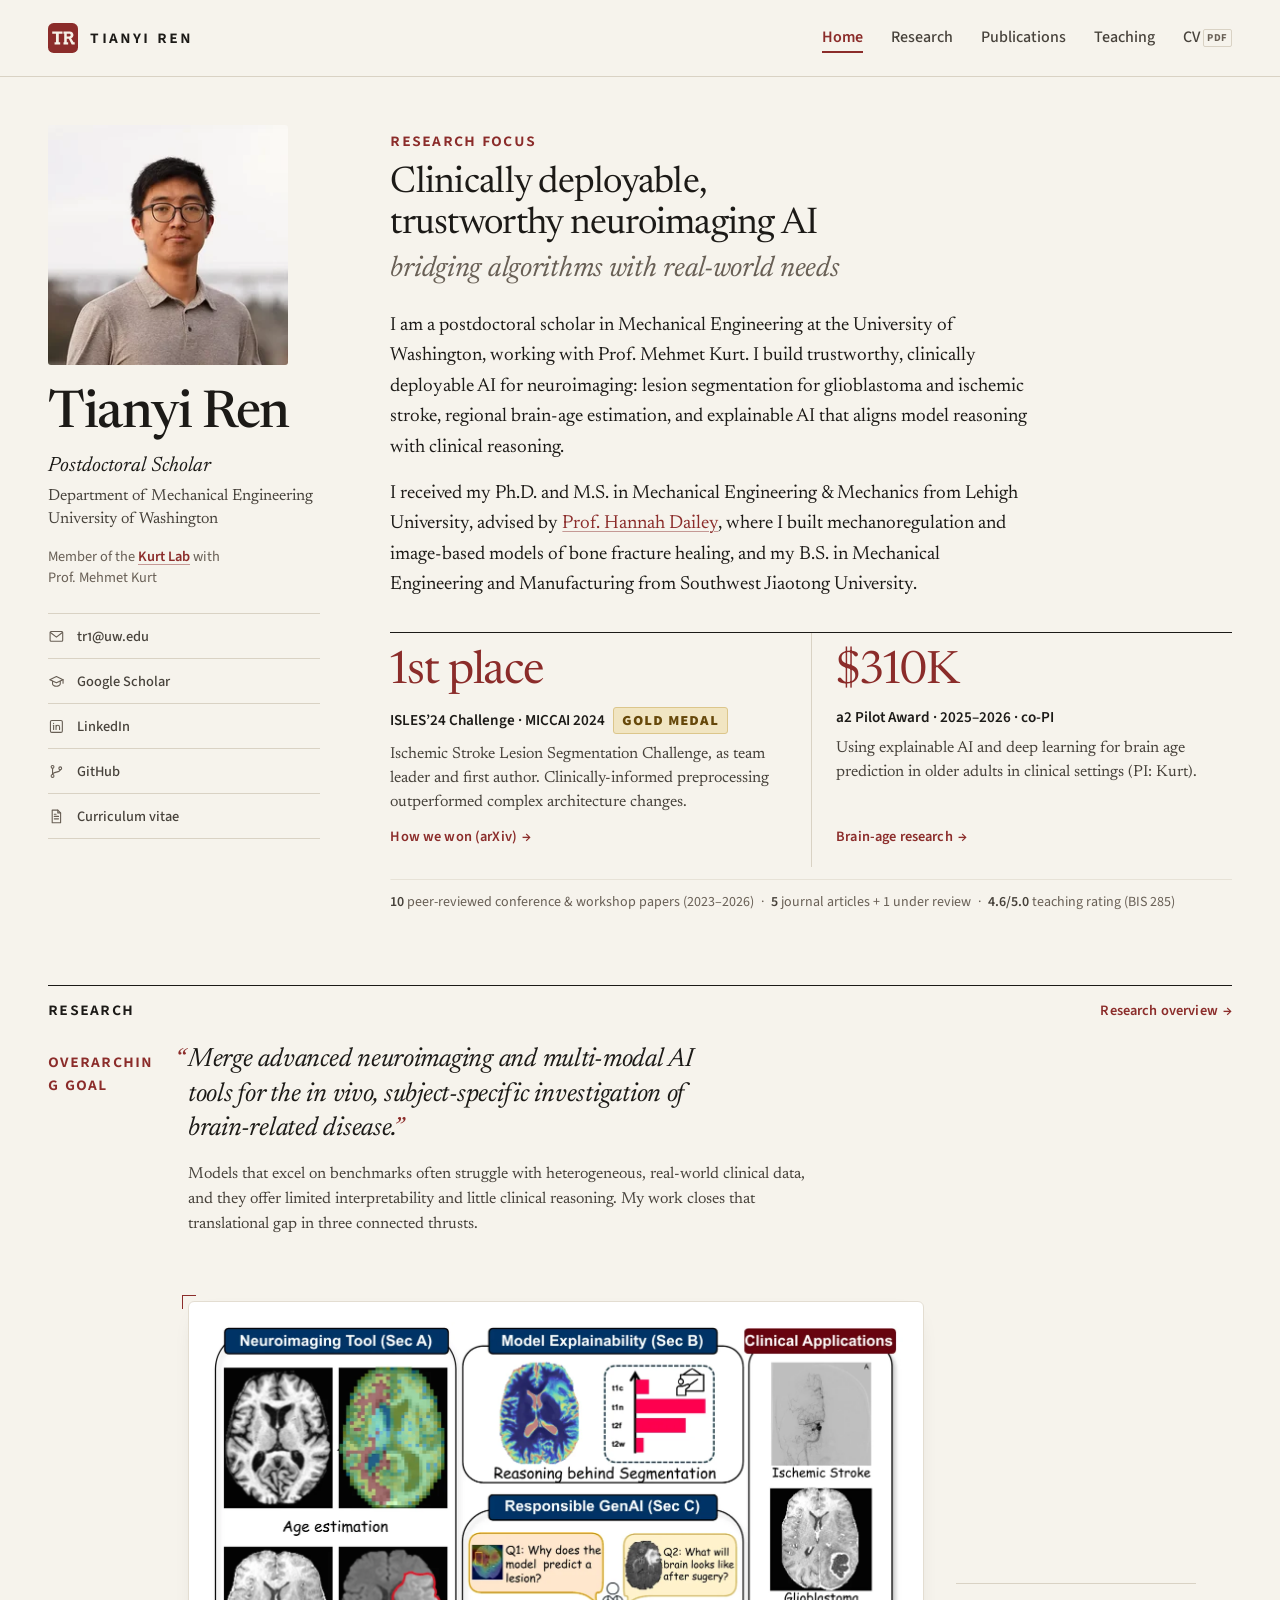
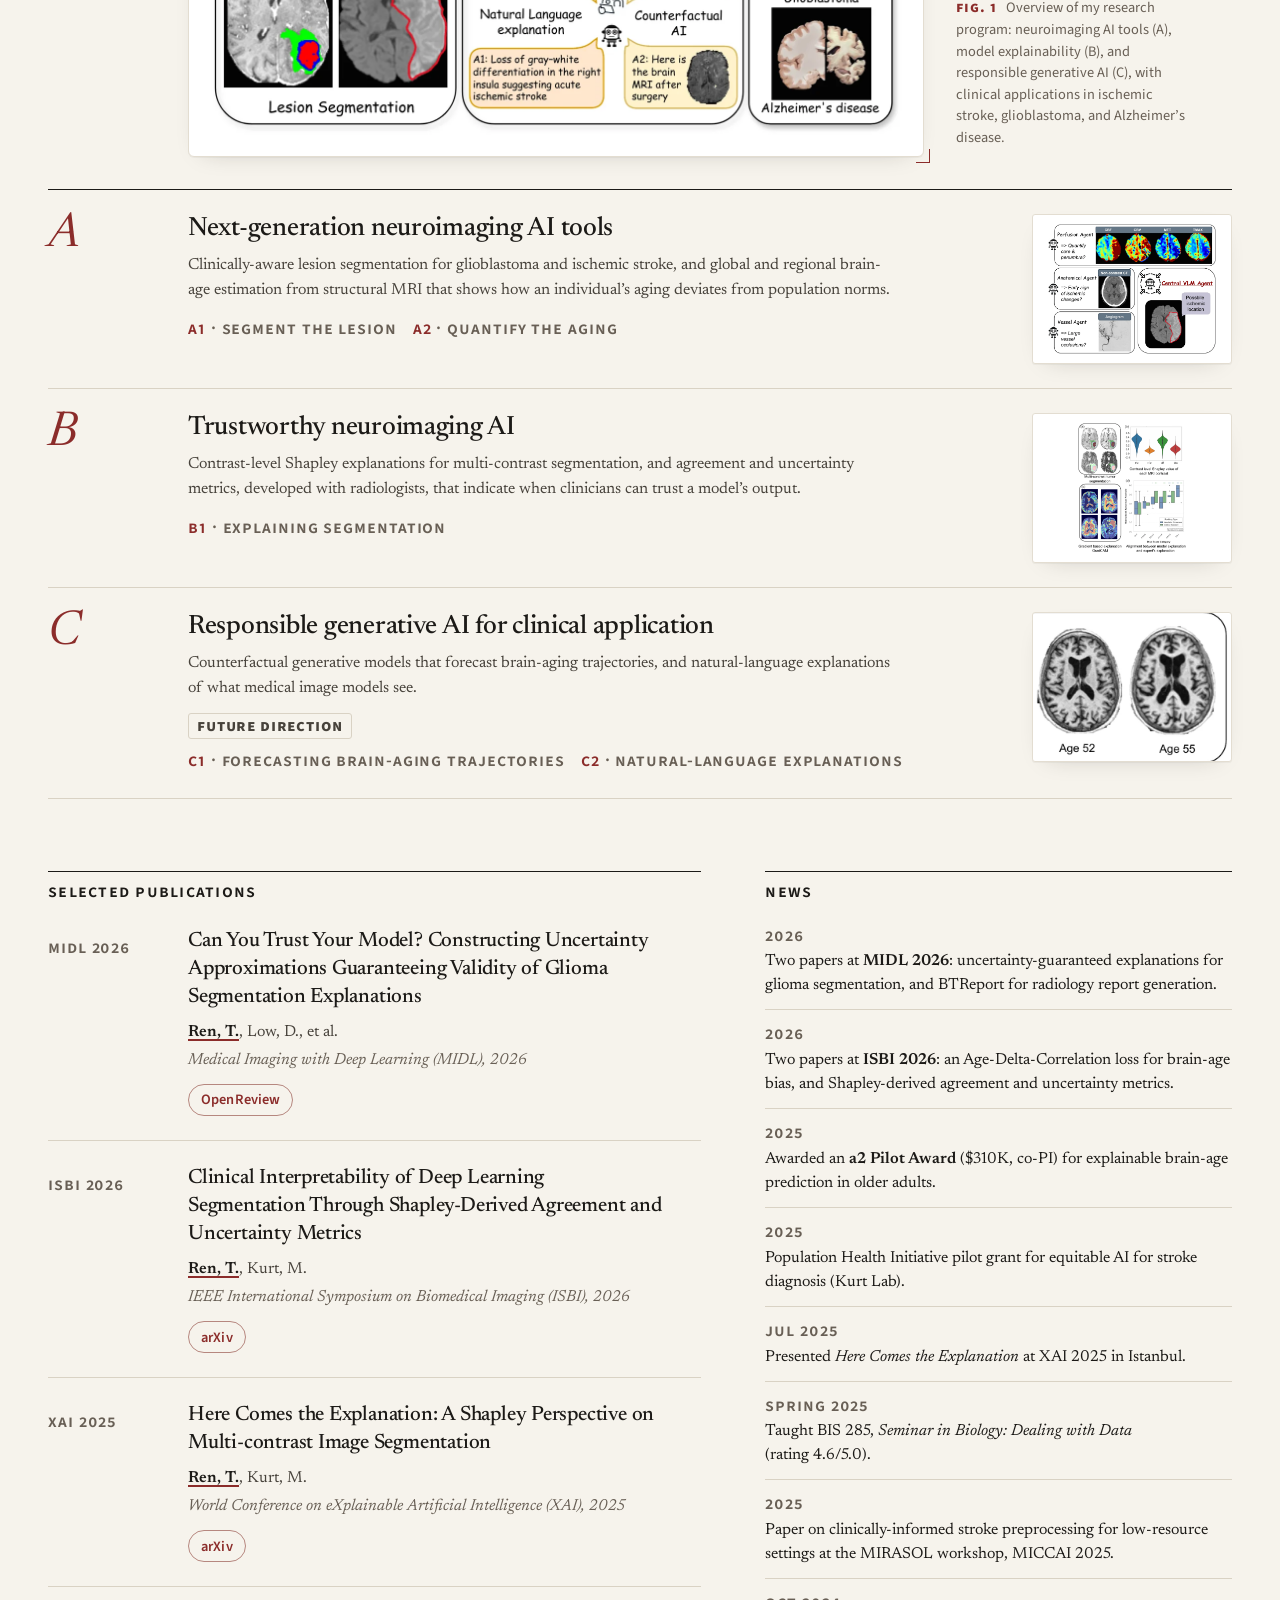
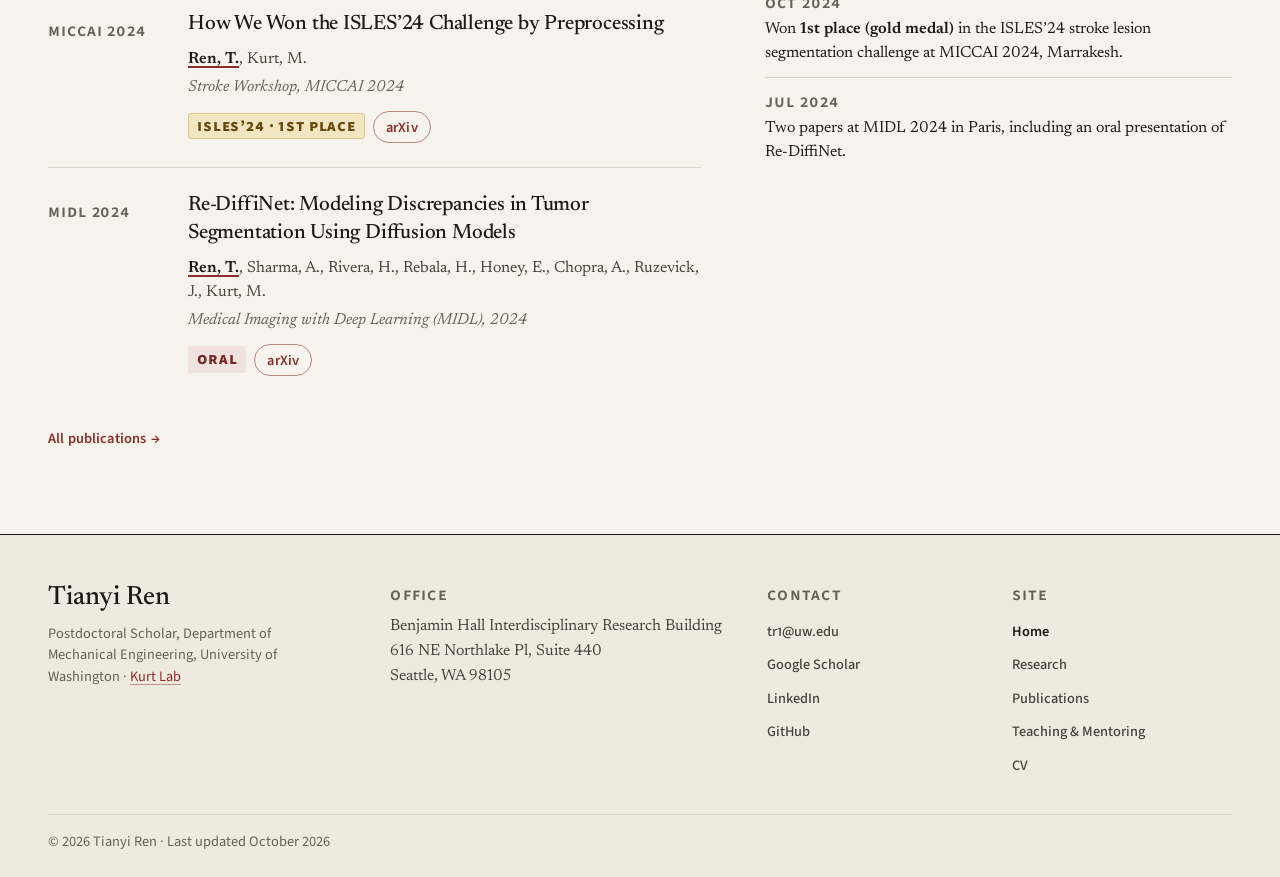
==== index.html @ 6cffd9c6 "Redesign the site with a new editorial design and current content Replace the 2016 Plain-Academic/Bo" ====
<!doctype html>
<html lang="en">
<head>
  <meta charset="utf-8">
  <meta name="viewport" content="width=device-width, initial-scale=1">
  <title>Tianyi Ren — Trustworthy Neuroimaging AI · University of Washington</title>
  <meta name="description" content="Tianyi Ren is a postdoctoral scholar in Mechanical Engineering at the University of Washington building clinically deployable, trustworthy AI for neuroimaging: lesion segmentation, brain-age estimation, and explainable AI.">
  <link rel="canonical" href="https://rentianyi.github.io/">
  <meta name="author" content="Tianyi Ren">
  <meta name="color-scheme" content="light dark">
  <meta name="theme-color" content="#f6f3ec" media="(prefers-color-scheme: light)">
  <meta name="theme-color" content="#1b1917" media="(prefers-color-scheme: dark)">

  <meta property="og:type" content="profile">
  <meta property="og:site_name" content="Tianyi Ren">
  <meta property="og:title" content="Tianyi Ren — Trustworthy Neuroimaging AI">
  <meta property="og:description" content="Postdoctoral Scholar, Department of Mechanical Engineering, University of Washington. Clinically deployable, trustworthy neuroimaging AI: bridging algorithms with real-world needs.">
  <meta property="og:url" content="https://rentianyi.github.io/">
  <meta property="og:image" content="https://rentianyi.github.io/assets/img/og-image.jpg">
  <meta property="og:image:type" content="image/jpeg">
  <meta property="og:image:width" content="1200">
  <meta property="og:image:height" content="630">
  <meta property="og:image:alt" content="Overview of Tianyi Ren’s research program: neuroimaging AI tools, model explainability, and responsible generative AI, applied to ischemic stroke, glioblastoma, and Alzheimer’s disease.">
  <meta property="profile:first_name" content="Tianyi">
  <meta property="profile:last_name" content="Ren">
  <meta name="twitter:card" content="summary_large_image">
  <meta name="twitter:title" content="Tianyi Ren — Trustworthy Neuroimaging AI">
  <meta name="twitter:description" content="Postdoctoral Scholar, Mechanical Engineering, University of Washington. Clinically deployable, trustworthy neuroimaging AI.">
  <meta name="twitter:image" content="https://rentianyi.github.io/assets/img/og-image.jpg">

  <link rel="icon" href="assets/img/favicon.svg" type="image/svg+xml">

  <link rel="preconnect" href="https://fonts.googleapis.com">
  <link rel="preconnect" href="https://fonts.gstatic.com" crossorigin>
  <link rel="stylesheet" href="https://fonts.googleapis.com/css2?family=Newsreader:ital,opsz,wght@0,6..72,400..600;1,6..72,400&amp;family=Source+Sans+3:wght@400..700&amp;display=swap">
  <link rel="stylesheet" href="assets/css/site.css">

  <script type="application/ld+json">
  {
    "@context": "https://schema.org",
    "@type": "Person",
    "name": "Tianyi Ren",
    "honorificSuffix": "Ph.D.",
    "url": "https://rentianyi.github.io/",
    "image": "https://rentianyi.github.io/assets/img/headshot.webp",
    "email": "mailto:tr1@uw.edu",
    "jobTitle": "Postdoctoral Scholar",
    "affiliation": {
      "@type": "CollegeOrUniversity",
      "name": "University of Washington",
      "url": "https://www.washington.edu/",
      "department": { "@type": "Organization", "name": "Department of Mechanical Engineering" }
    },
    "worksFor": {
      "@type": "CollegeOrUniversity",
      "name": "University of Washington"
    },
    "alumniOf": [
      { "@type": "CollegeOrUniversity", "name": "Lehigh University" },
      { "@type": "CollegeOrUniversity", "name": "Southwest Jiaotong University" }
    ],
    "knowsAbout": [
      "Neuroimaging",
      "Medical image segmentation",
      "Ischemic stroke lesion segmentation",
      "Glioblastoma segmentation",
      "Brain age estimation",
      "Explainable AI",
      "Deep learning"
    ],
    "sameAs": [
      "https://scholar.google.com/citations?user=_E3zJtEAAAAJ&hl=en",
      "https://www.linkedin.com/in/tianyi-ren-290b2b133/",
      "https://github.com/rentianyi"
    ]
  }
  </script>
</head>
<body>
  <a class="skip-link" href="#main">Skip to main content</a>

  <!-- Icons used by the contact list (24×24 line icons) -->
  <svg class="visually-hidden" width="0" height="0" aria-hidden="true" focusable="false">
    <symbol id="i-mail" viewBox="0 0 24 24"><rect x="3" y="5" width="18" height="14" rx="1.5"/><path d="M3.5 6.5 12 13l8.5-6.5"/></symbol>
    <symbol id="i-scholar" viewBox="0 0 24 24"><path d="M2.5 9.5 12 5l9.5 4.5L12 14z"/><path d="M6.5 11.6v4.2c0 1.4 2.5 3.2 5.5 3.2s5.5-1.8 5.5-3.2v-4.2"/><path d="M21.5 9.5v5"/></symbol>
    <symbol id="i-linkedin" viewBox="0 0 24 24"><rect x="3.5" y="3.5" width="17" height="17" rx="2"/><path d="M8 10.5v6"/><path d="M8 7.6v.1"/><path d="M11.5 16.5v-6m0 2.6c0-1.6 1.1-2.7 2.5-2.7s2.5 1 2.5 2.7v3.4"/></symbol>
    <symbol id="i-code" viewBox="0 0 24 24"><circle cx="6.5" cy="5.5" r="2"/><circle cx="6.5" cy="18.5" r="2"/><circle cx="17.5" cy="7.5" r="2"/><path d="M6.5 7.5v9"/><path d="M17.5 9.5c0 4.5-11 2.5-11 7"/></symbol>
    <symbol id="i-doc" viewBox="0 0 24 24"><path d="M6 3h8l4 4v14H6z"/><path d="M14 3v4h4"/><path d="M9 12h6M9 15.5h6M9 9h2.5"/></symbol>
  </svg>

  <!-- SITE HEADER: identical on every page; only aria-current="page" moves -->
  <header class="site-header">
    <div class="site-header__inner">
      <a class="wordmark" href="index.html">
        <img class="wordmark__mark" src="assets/img/favicon.svg" width="30" height="30" alt="">
        <span>Tianyi Ren</span>
      </a>
      <nav class="site-nav" aria-label="Primary">
        <ul role="list">
          <li><a href="index.html" aria-current="page">Home</a></li>
          <li><a href="research.html">Research</a></li>
          <li><a href="publications.html">Publications</a></li>
          <li><a href="teaching.html">Teaching</a></li>
          <li><a href="CV_tianyi.pdf">CV<span class="nav-tag" aria-hidden="true">PDF</span><span class="visually-hidden"> (PDF)</span></a></li>
        </ul>
      </nav>
    </div>
  </header>

  <main id="main" class="page" tabindex="-1">

    <!-- ===== HERO: profile (left) + research focus (right) ===== -->
    <section class="hero" aria-labelledby="name">

      <div class="profile">
        <!-- HEADSHOT: replace assets/img/headshot.webp (396×396) and headshot-256.webp (256×256) -->
        <img class="profile__photo"
             src="assets/img/headshot.webp"
             srcset="assets/img/headshot-256.webp 256w, assets/img/headshot.webp 396w"
             sizes="(min-width: 60rem) 240px, (min-width: 40rem) 128px, 92px"
             width="396" height="396"
             alt="Portrait of Tianyi Ren, wearing glasses and a grey polo shirt, outdoors">
        <div class="profile__id">
          <h1 class="profile__name" id="name">Tianyi Ren</h1>
          <p class="profile__role">Postdoctoral Scholar</p>
          <p class="profile__affil">Department of Mechanical Engineering<br>University of Washington</p>
        </div>
        <p class="profile__lab">Member of the <a href="https://www.kurtlab.com/">Kurt Lab</a> with Prof.&nbsp;Mehmet Kurt</p>
        <ul class="contact" role="list" aria-label="Contact and profiles">
          <li><a href="mailto:tr1@uw.edu"><svg class="icon" aria-hidden="true"><use href="#i-mail"/></svg>tr1@uw.edu</a></li>
          <li><a href="https://scholar.google.com/citations?user=_E3zJtEAAAAJ&amp;hl=en"><svg class="icon" aria-hidden="true"><use href="#i-scholar"/></svg>Google Scholar</a></li>
          <li><a href="https://www.linkedin.com/in/tianyi-ren-290b2b133/"><svg class="icon" aria-hidden="true"><use href="#i-linkedin"/></svg>LinkedIn</a></li>
          <li><a href="https://github.com/rentianyi"><svg class="icon" aria-hidden="true"><use href="#i-code"/></svg>GitHub</a></li>
          <li><a href="CV_tianyi.pdf"><svg class="icon" aria-hidden="true"><use href="#i-doc"/></svg>Curriculum vitae<span class="visually-hidden"> (PDF)</span></a></li>
        </ul>
      </div>

      <div class="intro">
        <p class="label label--accent intro__kicker">Research focus</p>
        <h2 class="intro__title">Clinically deployable, trustworthy neuroimaging&nbsp;AI <em>bridging algorithms with real-world needs</em></h2>

        <!-- BIO: edit the two paragraphs below -->
        <div class="intro__bio">
          <p>I am a postdoctoral scholar in Mechanical Engineering at the University of Washington, working with Prof.&nbsp;Mehmet Kurt. I build trustworthy, clinically deployable AI for neuroimaging: lesion segmentation for glioblastoma and ischemic stroke, regional brain-age estimation, and explainable AI that aligns model reasoning with clinical reasoning.</p>
          <p>I received my Ph.D. and M.S. in Mechanical Engineering &amp; Mechanics from Lehigh University, advised by <a href="https://engineering.lehigh.edu/faculty/hannah-dailey">Prof.&nbsp;Hannah Dailey</a>, where I built mechanoregulation and image-based models of bone fracture healing, and my B.S. in Mechanical Engineering and Manufacturing from Southwest Jiaotong University.</p>
        </div>

        <h2 class="visually-hidden">Highlights</h2>
        <ul class="highlights" role="list">
          <li class="highlight">
            <p class="highlight__figure">1st place</p>
            <p class="highlight__title">ISLES’24 Challenge · MICCAI 2024 <span class="badge badge--award">Gold medal</span></p>
            <p class="highlight__text">Ischemic Stroke Lesion Segmentation Challenge, as team leader and first author. Clinically-informed preprocessing outperformed complex architecture changes.</p>
            <a class="text-link" href="https://arxiv.org/abs/2505.18424">How we won<span class="visually-hidden"> the ISLES’24 Challenge</span> (arXiv)<span class="arrow" aria-hidden="true">→</span></a>
          </li>
          <li class="highlight">
            <p class="highlight__figure">$310K</p>
            <p class="highlight__title">a2 Pilot Award · 2025–2026 · co-PI</p>
            <p class="highlight__text">Using explainable AI and deep learning for brain age prediction in older adults in clinical settings (PI: Kurt).</p>
            <a class="text-link" href="research.html#a2">Brain-age research<span class="arrow" aria-hidden="true">→</span></a>
          </li>
        </ul>

        <ul class="readout" role="list" aria-label="At a glance">
          <li><b>10</b> peer-reviewed conference &amp; workshop papers (2023–2026)</li>
          <li><b>5</b> journal articles + 1 under review</li>
          <li><b>4.6/5.0</b> teaching rating (BIS 285)</li>
        </ul>
      </div>
    </section>

    <!-- ===== RESEARCH ===== -->
    <section class="section" aria-labelledby="research-title">
      <div class="section__head">
        <h2 class="label" id="research-title">Research</h2>
        <a class="text-link" href="research.html">Research overview<span class="arrow" aria-hidden="true">→</span></a>
      </div>

      <div class="gutter-row goal">
        <p class="gutter-row__label label label--accent">Overarching goal</p>
        <div class="gutter-row__body">
          <blockquote class="goal__quote"><p>Merge advanced neuroimaging and multi-modal AI tools for the in&nbsp;vivo, subject-specific investigation of brain-related disease.</p></blockquote>
          <p class="goal__note">Models that excel on benchmarks often struggle with heterogeneous, real-world clinical data, and they offer limited interpretability and little clinical reasoning. My work closes that translational gap in three connected thrusts.</p>
        </div>
      </div>

      <div class="gutter-row">
        <figure class="gutter-row__body plate plate--side">
          <div class="plate__card plate__card--marks">
            <img src="assets/img/research/overview.webp" width="1400" height="835" loading="lazy" decoding="async"
                 alt="Diagram of the research program in three panels: neuroimaging tools for brain-age estimation and lesion segmentation (A); model explainability, showing a saliency map and bars of MRI-contrast importance behind a segmentation (B); and responsible generative AI, with natural-language explanation and counterfactual question-and-answer examples (C). A side column lists the clinical applications: ischemic stroke, glioblastoma, and Alzheimer’s disease.">
          </div>
          <figcaption><span class="plate__no">Fig. 1</span> Overview of my research program: neuroimaging AI tools (A), model explainability (B), and responsible generative AI (C), with clinical applications in ischemic stroke, glioblastoma, and Alzheimer’s disease.</figcaption>
        </figure>
      </div>

      <ol class="thrusts" role="list">
        <li class="thrust">
          <span class="thrust__letter" aria-hidden="true">A</span>
          <div class="thrust__body">
            <h3 class="thrust__title"><a class="thrust__link" href="research.html#a"><span class="visually-hidden">A. </span>Next-generation neuroimaging AI tools<span class="thrust__arrow" aria-hidden="true">→</span></a></h3>
            <p class="thrust__text">Clinically-aware lesion segmentation for glioblastoma and ischemic stroke, and global and regional brain-age estimation from structural MRI that shows how an individual’s aging deviates from population norms.</p>
            <div class="thrust__foot">
              <ul class="thrust__subs" role="list">
                <li><span class="thrust__code">A1</span> · Segment the lesion</li>
                <li><span class="thrust__code">A2</span> · Quantify the aging</li>
              </ul>
            </div>
          </div>
          <div class="thrust__thumb">
            <img src="assets/img/research/stroke-agents.webp" width="1325" height="1027" loading="lazy" decoding="async"
                 alt="Planned multi-agent framework for ischemic stroke: perfusion, anatomical, and vessel agents, each reading its own scans, report to a central vision-language agent that outlines a possible ischemic region.">
          </div>
        </li>
        <li class="thrust">
          <span class="thrust__letter" aria-hidden="true">B</span>
          <div class="thrust__body">
            <h3 class="thrust__title"><a class="thrust__link" href="research.html#b"><span class="visually-hidden">B. </span>Trustworthy neuroimaging AI<span class="thrust__arrow" aria-hidden="true">→</span></a></h3>
            <p class="thrust__text">Contrast-level Shapley explanations for multi-contrast segmentation, and agreement and uncertainty metrics, developed with radiologists, that indicate when clinicians can trust a model’s output.</p>
            <div class="thrust__foot">
              <ul class="thrust__subs" role="list">
                <li><span class="thrust__code">B1</span> · Explaining segmentation</li>
              </ul>
            </div>
          </div>
          <div class="thrust__thumb">
            <img src="assets/img/research/xai-shapley.webp" width="871" height="1053" loading="lazy" decoding="async"
                 alt="Explainable-AI figure: multi-contrast brain tumor segmentations, violin plots of the contrast-level Shapley value of each MRI contrast, Grad-CAM heat maps, and box plots showing alignment between model and expert explanations across Dice score categories.">
          </div>
        </li>
        <li class="thrust">
          <span class="thrust__letter" aria-hidden="true">C</span>
          <div class="thrust__body">
            <h3 class="thrust__title"><a class="thrust__link" href="research.html#c"><span class="visually-hidden">C. </span>Responsible generative AI for clinical application<span class="thrust__arrow" aria-hidden="true">→</span></a></h3>
            <p class="thrust__text">Counterfactual generative models that forecast brain-aging trajectories, and natural-language explanations of what medical image models see.</p>
            <div class="thrust__foot">
              <span class="badge badge--future">Future direction</span>
              <ul class="thrust__subs" role="list">
                <li><span class="thrust__code">C1</span> · Forecasting brain-aging trajectories</li>
                <li><span class="thrust__code">C2</span> · Natural-language explanations</li>
              </ul>
            </div>
          </div>
          <div class="thrust__thumb thrust__thumb--crop">
            <img src="assets/img/research/counterfactual-aging.webp" width="1400" height="415" loading="lazy" decoding="async"
                 alt="Detail of the counterfactual brain-aging figure: generated MRI slices showing how the same brain would look at age 52 and at age 55.">
          </div>
        </li>
      </ol>
    </section>

    <!-- ===== PUBLICATIONS (7) + NEWS (5) ===== -->
    <div class="split">

      <section class="section" aria-labelledby="pubs-title">
        <div class="section__head">
          <h2 class="label" id="pubs-title">Selected publications</h2>
        </div>
        <!-- SELECTED PUBLICATIONS: newest first. Copy a whole <li class="pub"> … </li> block to add one. -->
        <ol class="pub-list" role="list">
          <li class="pub">
            <p class="pub__venue">MIDL 2026</p>
            <div class="pub__body">
              <h3 class="pub__title">Can You Trust Your Model? Constructing Uncertainty Approximations Guaranteeing Validity of Glioma Segmentation Explanations</h3>
              <p class="pub__authors"><span class="me">Ren, T.</span>, Low, D., et al.</p>
              <p class="pub__where">Medical Imaging with Deep Learning (MIDL), 2026</p>
              <ul class="pub__links" role="list">
                <li><a class="chip" href="https://openreview.net/forum?id=hRI2nP8BuO">OpenReview<span class="visually-hidden">: Can You Trust Your Model?</span></a></li>
              </ul>
            </div>
          </li>
          <li class="pub">
            <p class="pub__venue">ISBI 2026</p>
            <div class="pub__body">
              <h3 class="pub__title">Clinical Interpretability of Deep Learning Segmentation Through Shapley-Derived Agreement and Uncertainty Metrics</h3>
              <p class="pub__authors"><span class="me">Ren, T.</span>, Kurt, M.</p>
              <p class="pub__where">IEEE International Symposium on Biomedical Imaging (ISBI), 2026</p>
              <ul class="pub__links" role="list">
                <li><a class="chip" href="https://arxiv.org/abs/2512.07224">arXiv<span class="visually-hidden">: Clinical Interpretability of Deep Learning Segmentation</span></a></li>
              </ul>
            </div>
          </li>
          <li class="pub">
            <p class="pub__venue">XAI 2025</p>
            <div class="pub__body">
              <h3 class="pub__title">Here Comes the Explanation: A Shapley Perspective on Multi-contrast Image Segmentation</h3>
              <p class="pub__authors"><span class="me">Ren, T.</span>, Kurt, M.</p>
              <p class="pub__where">World Conference on eXplainable Artificial Intelligence (XAI), 2025</p>
              <ul class="pub__links" role="list">
                <li><a class="chip" href="https://arxiv.org/abs/2504.04645">arXiv<span class="visually-hidden">: Here Comes the Explanation</span></a></li>
              </ul>
            </div>
          </li>
          <li class="pub">
            <p class="pub__venue">MICCAI 2024</p>
            <div class="pub__body">
              <h3 class="pub__title">How We Won the ISLES’24 Challenge by Preprocessing</h3>
              <p class="pub__authors"><span class="me">Ren, T.</span>, Kurt, M.</p>
              <p class="pub__where">Stroke Workshop, MICCAI 2024</p>
              <ul class="pub__links" role="list">
                <li><span class="badge badge--award">ISLES’24 · 1st place</span></li>
                <li><a class="chip" href="https://arxiv.org/abs/2505.18424">arXiv<span class="visually-hidden">: How We Won the ISLES’24 Challenge</span></a></li>
              </ul>
            </div>
          </li>
          <li class="pub">
            <p class="pub__venue">MIDL 2024</p>
            <div class="pub__body">
              <h3 class="pub__title">Re-DiffiNet: Modeling Discrepancies in Tumor Segmentation Using Diffusion Models</h3>
              <p class="pub__authors"><span class="me">Ren, T.</span>, Sharma, A., Rivera, H., Rebala, H., Honey, E., Chopra, A., Ruzevick, J., Kurt, M.</p>
              <p class="pub__where">Medical Imaging with Deep Learning (MIDL), 2024</p>
              <ul class="pub__links" role="list">
                <li><span class="badge badge--oral">Oral</span></li>
                <li><a class="chip" href="https://arxiv.org/abs/2402.07354">arXiv<span class="visually-hidden">: Re-DiffiNet</span></a></li>
              </ul>
            </div>
          </li>
        </ol>
        <p><a class="text-link" href="publications.html">All publications<span class="arrow" aria-hidden="true">→</span></a></p>
      </section>

      <section class="section" aria-labelledby="news-title">
        <div class="section__head">
          <h2 class="label" id="news-title">News</h2>
        </div>
        <!-- NEWS: newest first. Copy an <li class="news__item"> … </li> to add an item. -->
        <ol class="news" role="list">
          <li class="news__item"><time class="news__date" datetime="2026">2026</time><p class="news__text">Two papers at <strong>MIDL 2026</strong>: uncertainty-guaranteed explanations for glioma segmentation, and BTReport for radiology report generation.</p></li>
          <li class="news__item"><time class="news__date" datetime="2026">2026</time><p class="news__text">Two papers at <strong>ISBI 2026</strong>: an Age-Delta-Correlation loss for brain-age bias, and Shapley-derived agreement and uncertainty metrics.</p></li>
          <li class="news__item"><time class="news__date" datetime="2025">2025</time><p class="news__text">Awarded an <strong>a2 Pilot Award</strong> ($310K, co-PI) for explainable brain-age prediction in older adults.</p></li>
          <li class="news__item"><time class="news__date" datetime="2025">2025</time><p class="news__text">Population Health Initiative pilot grant for equitable AI for stroke diagnosis (Kurt Lab).</p></li>
          <li class="news__item"><time class="news__date" datetime="2025-07">Jul 2025</time><p class="news__text">Presented <cite>Here Comes the Explanation</cite> at XAI 2025 in Istanbul.</p></li>
          <li class="news__item"><time class="news__date" datetime="2025">Spring 2025</time><p class="news__text">Taught BIS 285, <cite>Seminar in Biology: Dealing with Data</cite> (rating 4.6/5.0).</p></li>
          <li class="news__item"><time class="news__date" datetime="2025">2025</time><p class="news__text">Paper on clinically-informed stroke preprocessing for low-resource settings at the MIRASOL workshop, MICCAI 2025.</p></li>
          <li class="news__item"><time class="news__date" datetime="2024-10">Oct 2024</time><p class="news__text">Won <strong>1st place (gold medal)</strong> in the ISLES’24 stroke lesion segmentation challenge at MICCAI 2024, Marrakesh.</p></li>
          <li class="news__item"><time class="news__date" datetime="2024-07">Jul 2024</time><p class="news__text">Two papers at MIDL 2024 in Paris, including an oral presentation of Re-DiffiNet.</p></li>
        </ol>
      </section>

    </div>
  </main>

  <!-- SITE FOOTER: identical on every page -->
  <footer class="site-footer">
    <div class="site-footer__inner">
      <div class="site-footer__id">
        <p class="site-footer__name">Tianyi Ren</p>
        <p class="meta">Postdoctoral Scholar, Department of Mechanical Engineering, University of Washington · <a href="https://www.kurtlab.com/">Kurt Lab</a></p>
      </div>
      <div class="site-footer__cols">
        <div class="site-footer__office">
          <h2 class="label">Office</h2>
          <address>
            Benjamin Hall Interdisciplinary Research Building<br>
            616 NE Northlake Pl, Suite 440<br>
            Seattle, WA 98105
          </address>
        </div>
        <div>
          <h2 class="label">Contact</h2>
          <ul class="footer-links" role="list">
            <li><a href="mailto:tr1@uw.edu">tr1@uw.edu</a></li>
            <li><a href="https://scholar.google.com/citations?user=_E3zJtEAAAAJ&amp;hl=en">Google Scholar</a></li>
            <li><a href="https://www.linkedin.com/in/tianyi-ren-290b2b133/">LinkedIn</a></li>
            <li><a href="https://github.com/rentianyi">GitHub</a></li>
          </ul>
        </div>
        <nav aria-labelledby="footer-site-title">
          <h2 class="label" id="footer-site-title">Site</h2>
          <ul class="footer-links" role="list">
            <li><a href="index.html" aria-current="page">Home</a></li>
            <li><a href="research.html">Research</a></li>
            <li><a href="publications.html">Publications</a></li>
            <li><a href="teaching.html">Teaching &amp; Mentoring</a></li>
            <li><a href="CV_tianyi.pdf">CV<span class="visually-hidden"> (PDF)</span></a></li>
          </ul>
        </nav>
      </div>
      <div class="site-footer__base meta">
        <!-- LAST UPDATED: change the month when you edit the site -->
        <p>© 2026 Tianyi Ren · Last updated October 2026</p>
      </div>
    </div>
  </footer>
</body>
</html>
---- assets/css/site.css ----
/* ==========================================================================
   Tianyi Ren — site.css
   One editorial stylesheet for every page (index, research, publications,
   teaching, 404). Plain CSS, no build step. Light + dark via
   prefers-color-scheme. To reuse a component, copy its HTML from a page that
   already uses it (the HTML comments there say how); this index lists the
   class names. No page has its own stylesheet: every rule lives here.

   COMPONENT INDEX
   ---------------------------------------------------------------------------
   1  Tokens ............ --paper --paper-2 --surface --paper-card --ink --ink-2
                          --ink-3 --rule --rule-strong --accent --accent-wash
                          --accent-ink --gold-wash --gold-ink --gold-line
                          --fs-* --sp-* --label-w --measure --page-max --gutter
   2  Base .............. element defaults, links, focus ring
   3  Utilities ......... .visually-hidden .skip-link .label .label--accent
                          .meta .lede .text-link(.arrow) .icon .float-wrap
   4  Site header ....... .site-header .wordmark .site-nav .nav-tag
   5  Page shell ........ .page .section .section__head .split .gutter-row
   6  Home .............. .hero .profile .contact .intro .highlights .highlight
                          .readout .goal .thrusts .thrust (stretched-link rows)
   7  Figure plates ..... .plate .plate__card .plate__card--marks .plate__no
                          .plate--wide .plate--narrow .plate--tall .plate--float
                          .plate--side
   8  Lists ............. .gutter-list/.gutter-item .news .news--gutter
                          .pub-list/.pub .pub__venue .pub__title .pub__authors
                          .me .pub__where .pub__links .pub-group .pub-group__head
                          .pub-group__count
   9  Badges & chips .... .badge  --award --oral --review --wp --future
                          .chip .tags/.tag
   10 Inner pages ....... .page-header (__kicker __title __dek __meta)
                          .with-toc .toc (__title __list __sub)
                          .prose .thrust-head .sub-head .runin .facets/.facet
                          .callout .support .funding/.grant .pullquote
                          .pullquotes .courses/.course .mentees/.mentee
                          .cards(--3 --steps)/.card(.card--link) .timeline
                          .back-to-top
   11 Site footer ....... .site-footer .footer-links .site-footer__base
   12 Motion, print
   Breakpoints: 40rem (640px) small tablet · 60rem (960px) desktop ·
   64rem (1024px) 7/5 split. Sticky TOC needs min-width 60rem AND
   min-height 48rem.
   ========================================================================== */

/* ---------- 1. Tokens ---------------------------------------------------- */
:root {
  color-scheme: light dark;

  /* Families: Newsreader (text) + Source Sans 3 (UI, labels, meta) */
  --font-serif: "Newsreader", "Iowan Old Style", "Palatino Linotype", Palatino, "Book Antiqua", Georgia, serif;
  --font-sans: "Source Sans 3", "Source Sans Pro", -apple-system, BlinkMacSystemFont, "Segoe UI", Helvetica, Arial, sans-serif;

  /* Type scale */
  --fs-xs: 0.8125rem;    /* tiny UI (nav tag) */
  --fs-sm: 0.9rem;       /* meta, chips */
  --fs-md: 1rem;         /* compact text (news, lists) */
  --fs-caps: 1.125rem;   /* small-caps labels: all-small-caps renders at ~70% of this */
  --fs-body: clamp(1.0625rem, 0.99rem + 0.3vw, 1.1875rem);
  --fs-lg: clamp(1.15rem, 1.06rem + 0.4vw, 1.3rem);
  --fs-xl: clamp(1.35rem, 1.2rem + 0.7vw, 1.65rem);
  --fs-2xl: clamp(1.65rem, 1.35rem + 1.3vw, 2.25rem);
  --fs-display: clamp(2.25rem, 1.7rem + 2.2vw, 3.25rem);

  --lh-tight: 1.15;
  --lh-snug: 1.35;
  --lh-body: 1.6;
  --tracking-caps: 0.07em;

  /* Spacing */
  --sp-1: 0.25rem;
  --sp-2: 0.5rem;
  --sp-3: 0.75rem;
  --sp-4: 1rem;
  --sp-5: 1.5rem;
  --sp-6: 2rem;
  --sp-7: 3rem;
  --sp-8: 4.5rem;
  --sp-9: 6rem;

  /* Layout */
  --page-max: 75rem;                     /* content width (gutters added outside) */
  --gutter: clamp(1rem, 4vw, 3rem);      /* page side padding: 16px on phones */
  --measure: 68ch;                       /* long-form line length */
  --profile-w: 17rem;                    /* home profile column */
  --label-w: 6rem;                       /* shared hanging gutter (letters, dates, venues) */
  --toc-w: 13rem;
  --radius: 3px;
  --radius-lg: 6px;
  --hair: 1px;
  --tap: 2.75rem;                        /* 44px minimum tap target */

  /* Colour — light ("paper") */
  --paper: #f6f3ec;
  --paper-2: #efeadf;        /* quiet band / hover */
  --surface: #fbf9f4;        /* raised card */
  --ink: #1c1a17;            /* 15.7:1 on paper */
  --ink-2: #47423b;          /* 9.0:1 */
  --ink-3: #685f55;          /* 5.6:1 (5.2:1 on paper-2) */
  --rule: #d9d2c4;
  --rule-strong: #1c1a17;
  --accent: #8b2c2a;         /* oxblood, 7.6:1 on paper */
  --accent-hover: #6b1f1d;
  --accent-wash: #f0e2dc;
  --accent-ink: #7a2624;     /* 7.8:1 on wash */
  --gold-wash: #f1e5c2;      /* ISLES'24 award badge only */
  --gold-ink: #66480a;       /* 6.7:1 on gold wash */
  --gold-line: #dcc68b;
  --paper-card: #ffffff;     /* figure plates: figures are drawn on white */
  --paper-card-line: #e3ddd1;
  --focus: #8b2c2a;
  --selection: #ead3cb;
  --shadow: 0 1px 0 rgba(28, 26, 23, 0.04), 0 8px 24px -16px rgba(28, 26, 23, 0.28);
}

@media (prefers-color-scheme: dark) {
  :root {
    --paper: #1b1917;
    --paper-2: #23211e;
    --surface: #24221f;
    --ink: #ede7dc;          /* 14.2:1 */
    --ink-2: #c9c1b3;        /* 9.8:1 */
    --ink-3: #a59d90;        /* 6.5:1 (6.0:1 on paper-2) */
    --rule: #3b3732;
    --rule-strong: #8a8277;
    --accent: #e7a191;       /* 8.4:1 */
    --accent-hover: #f3c0b4;
    --accent-wash: #3a2622;
    --accent-ink: #f0b7aa;   /* 8.1:1 on wash */
    --gold-wash: #3a311c;
    --gold-ink: #e8cf8e;     /* 8.4:1 on gold wash */
    --gold-line: #5e4f2c;
    --paper-card: #e9e4da;   /* off-white plate: no glare, figure stays legible */
    --paper-card-line: #e9e4da;
    --focus: #f0b7aa;
    --selection: #5a3029;
    --shadow: 0 1px 0 rgba(0, 0, 0, 0.3), 0 10px 30px -18px rgba(0, 0, 0, 0.8);
  }
}

@media (min-width: 60rem) {
  :root { --label-w: 7.25rem; }
}

/* ---------- 2. Base ------------------------------------------------------ */
*, *::before, *::after { box-sizing: border-box; }

html {
  -webkit-text-size-adjust: 100%;
  text-size-adjust: 100%;
  scroll-padding-top: var(--sp-5);
}

body {
  margin: 0;
  background: var(--paper);
  color: var(--ink);
  font-family: var(--font-serif);
  font-size: var(--fs-body);
  font-optical-sizing: auto;
  line-height: var(--lh-body);
  text-rendering: optimizeLegibility;
  -webkit-font-smoothing: antialiased;
  font-kerning: normal;
  font-variant-numeric: oldstyle-nums proportional-nums;
  overflow-wrap: break-word;
}

::selection { background: var(--selection); color: var(--ink); }

img, svg { display: block; max-width: 100%; }
img { height: auto; }
figure { margin: 0; }

h1, h2, h3, h4 {
  margin: 0;
  font-family: var(--font-serif);
  font-weight: 500;
  line-height: var(--lh-tight);
  letter-spacing: -0.01em;
  text-wrap: balance;
}

p { margin: 0; text-wrap: pretty; }
p + p { margin-top: var(--sp-4); }
ul, ol { margin: 0; padding: 0; }
dl, dd { margin: 0; }
blockquote { margin: 0; }
strong, b { font-weight: 600; }
em, i, cite { font-style: italic; }
small { font-size: var(--fs-sm); }
hr { border: 0; border-top: var(--hair) solid var(--rule); margin: var(--sp-6) 0; }
address { font-style: normal; }

a {
  color: var(--accent);
  text-decoration-line: underline;
  text-decoration-thickness: 1px;
  text-decoration-color: color-mix(in srgb, var(--accent) 45%, transparent);
  text-underline-offset: 0.18em;
  transition: color 0.15s ease, text-decoration-color 0.15s ease;
}
a:hover { color: var(--accent-hover); text-decoration-color: currentColor; }

/* Keyboard focus is always visible; mouse focus never shows a ring. */
:focus-visible {
  outline: 2px solid var(--focus);
  outline-offset: 3px;
  border-radius: 2px;
}
:focus:not(:focus-visible) { outline: none; }

/* ---------- 3. Utilities ------------------------------------------------- */
.visually-hidden {
  position: absolute !important;
  width: 1px; height: 1px;
  margin: -1px; padding: 0;
  overflow: hidden; clip: rect(0 0 0 0);
  white-space: nowrap; border: 0;
}

.skip-link {
  position: absolute;
  left: var(--sp-4);
  top: var(--sp-3);
  z-index: 100;
  padding: 0.7rem var(--sp-4);
  background: var(--ink);
  color: var(--paper);
  font-family: var(--font-sans);
  font-size: var(--fs-sm);
  font-weight: 600;
  text-decoration: none;
  border-radius: var(--radius);
  transform: translateY(-200%);
  transition: transform 0.15s ease;
}
.skip-link:focus { transform: none; color: var(--paper); }

/* Small-caps label: real small caps, never text-transform. */
.label {
  margin: 0;
  font-family: var(--font-sans);
  font-size: var(--fs-caps);
  font-weight: 600;
  font-variant-caps: all-small-caps;
  font-variant-numeric: lining-nums;
  letter-spacing: var(--tracking-caps);
  line-height: 1.3;
  color: var(--ink-3);
}
.label--accent { color: var(--accent); }

.meta {
  font-family: var(--font-sans);
  font-size: var(--fs-sm);
  color: var(--ink-3);
  line-height: 1.5;
}

.lede {
  max-width: 48rem;             /* keeps intro sentences to a readable line length */
  font-size: var(--fs-lg);
  line-height: 1.5;
  color: var(--ink-2);
}

/* Quiet sans link with an arrow: <a class="text-link">All publications <span class="arrow" aria-hidden="true">→</span></a> */
.text-link {
  display: inline-block;
  padding-block: 0.75rem;       /* 44px+ tap target */
  font-family: var(--font-sans);
  font-size: var(--fs-sm);
  font-weight: 600;
  line-height: 1.5;
  letter-spacing: 0.01em;
  text-decoration: none;
}
.text-link .arrow { display: inline-block; margin-left: 0.35em; transition: transform 0.15s ease; }
.text-link:hover { text-decoration: underline; text-underline-offset: 0.25em; }
.text-link:hover .arrow { transform: translateX(3px); }

.icon {
  width: 1em; height: 1em;
  flex: none;
  fill: none;
  stroke: currentColor;
  stroke-width: 1.6;
  stroke-linecap: round;
  stroke-linejoin: round;
}

/* Contain floats (use around a .plate--float and the text beside it) */
.float-wrap { display: flow-root; }

/* ---------- 4. Site header / nav ----------------------------------------- */
.site-header { border-bottom: var(--hair) solid var(--rule); }
.site-header__inner {
  max-width: calc(var(--page-max) + 2 * var(--gutter));
  margin: 0 auto;
  padding: var(--sp-2) var(--gutter);
  display: flex;
  flex-wrap: wrap;
  align-items: center;
  justify-content: space-between;
  gap: 0 var(--sp-5);
}
.wordmark {
  display: inline-flex;
  align-items: center;
  gap: var(--sp-3);
  min-height: var(--tap);
  color: var(--ink);
  text-decoration: none;
  font-family: var(--font-sans);
  font-size: 1.125rem;
  font-weight: 600;
  font-variant-caps: all-small-caps;
  letter-spacing: 0.12em;
}
.wordmark:hover { color: var(--ink); }
.wordmark__mark { width: 1.9rem; height: 1.9rem; flex: none; }

.site-nav { width: 100%; }
.site-nav ul {
  list-style: none;
  display: flex;
  justify-content: space-between;
  margin-inline: -0.2rem;
}
.site-nav a {
  position: relative;
  display: inline-flex;
  align-items: center;
  min-height: var(--tap);
  padding: 0 0.2rem;
  font-family: var(--font-sans);
  font-size: 0.97rem;
  font-weight: 500;
  color: var(--ink-2);
  text-decoration: none;
  white-space: nowrap;
}
.site-nav a::after {
  content: "";
  position: absolute;
  left: 0.2rem; right: 0.2rem;
  bottom: 0.45rem;
  height: 1px;
  background: currentColor;
  transform: scaleX(0);
  transform-origin: left;
  transition: transform 0.2s ease;
}
.site-nav a:hover { color: var(--ink); }
.site-nav a:hover::after { transform: scaleX(1); }
.site-nav a[aria-current="page"] { color: var(--accent); font-weight: 600; }
.site-nav a[aria-current="page"]::after { transform: scaleX(1); height: 2px; }

/* "PDF" tag on the CV item (decorative; the link also has visually-hidden " (PDF)") */
.nav-tag {
  margin-left: 0.3em;
  padding: 0 0.28em;
  font-size: 0.66rem;
  font-weight: 700;
  letter-spacing: 0.06em;
  line-height: 1.45;
  color: var(--ink-3);
  border: var(--hair) solid var(--rule);
  border-radius: 2px;
}
.site-nav a:hover .nav-tag { color: var(--ink-2); border-color: var(--ink-3); }

@media (max-width: 23rem) {
  .site-nav a { font-size: 0.93rem; padding: 0 0.15rem; }
  .site-nav a::after { left: 0.15rem; right: 0.15rem; }
  .nav-tag { font-size: 0.6rem; }
}

@media (min-width: 46rem) {
  .site-header__inner { padding-block: var(--sp-4); flex-wrap: nowrap; }
  .site-nav { width: auto; }
  .site-nav ul { gap: 0 var(--sp-1); margin-inline: 0 calc(-1 * var(--sp-3)); }
  .site-nav a { padding: 0 var(--sp-3); font-size: var(--fs-md); }
  .site-nav a::after { left: var(--sp-3); right: var(--sp-3); }
}

/* ---------- 5. Page shell ------------------------------------------------ */
.page {
  max-width: calc(var(--page-max) + 2 * var(--gutter));
  margin: 0 auto;
  padding: var(--sp-6) var(--gutter) var(--sp-8);
}
[tabindex="-1"]:focus:not(:focus-visible) { outline: none; }

/* A section on the home page or any inner page.
   Children get a default 1rem rhythm; components below set their own spacing. */
.section > * + * { margin-top: var(--sp-4); }
.section { margin-top: var(--sp-7); }
.section:first-child { margin-top: 0; }

/* Hairline + small-caps heading + optional link on the right */
.section__head {
  display: flex;
  flex-wrap: wrap;
  align-items: baseline;
  justify-content: space-between;
  gap: 0 var(--sp-4);
  padding-top: var(--sp-2);
  border-top: var(--hair) solid var(--rule-strong);
  margin-bottom: var(--sp-4);
}
.section__head .label { color: var(--ink); }
.section__head .text-link { margin-block: -0.375rem; }

/* 7/5 two-up (publications | news) */
.split {
  display: grid;
  grid-template-columns: minmax(0, 1fr);
}
.split > .section:first-child { margin-top: var(--sp-7); }

/* A row with a hanging label gutter (aligns with thrust letters, dates, venues):
   <div class="gutter-row"><p class="gutter-row__label label">Goal</p><div class="gutter-row__body">…</div></div>
   Leave out the label to simply indent the body to the content column. */
.gutter-row { display: grid; grid-template-columns: minmax(0, 1fr); gap: var(--sp-2); }

@media (min-width: 40rem) {
  .gutter-row { grid-template-columns: var(--label-w) minmax(0, 1fr); column-gap: var(--sp-5); }
  .gutter-row__label { padding-top: 0.35em; }
  .gutter-row__body { grid-column: 2; }
}

@media (min-width: 60rem) {
  .page { padding-top: var(--sp-7); }
  .section { margin-top: var(--sp-8); }
  .section .section { margin-top: var(--sp-7); }
}

@media (min-width: 64rem) {
  .split {
    grid-template-columns: minmax(0, 7fr) minmax(0, 5fr);
    column-gap: clamp(3rem, 5vw, 5.5rem);
    align-items: start;
  }
  .split > .section, .split > .section:first-child { margin-top: var(--sp-8); }
}

/* ---------- 6. Home ------------------------------------------------------ */
/* Hero: profile (left) + research focus (right) from 60rem up */
.hero { display: grid; grid-template-columns: minmax(0, 1fr); gap: var(--sp-6); }

.profile {
  display: grid;
  grid-template-columns: 5.75rem minmax(0, 1fr);
  column-gap: var(--sp-4);
  align-items: center;
}
.profile__photo {
  width: 100%;
  aspect-ratio: 1;
  object-fit: cover;
  border-radius: var(--radius);
  background: var(--paper-2);
}
.profile__name {
  font-size: clamp(2.35rem, 1.75rem + 2.2vw, 3.25rem);
  font-weight: 500;
  line-height: 1;
  letter-spacing: -0.025em;
  text-wrap: nowrap;
}
.profile__role {
  margin-top: var(--sp-2);
  font-size: var(--fs-lg);
  font-style: italic;
  line-height: var(--lh-snug);
  color: var(--ink);
}
.profile__affil {
  margin-top: var(--sp-1);
  font-size: 1rem;
  line-height: 1.45;
  color: var(--ink-2);
}
.profile__lab {
  grid-column: 1 / -1;
  margin-top: var(--sp-4);
  font-family: var(--font-sans);
  font-size: var(--fs-sm);
  line-height: 1.45;
  color: var(--ink-3);
}
.profile__lab a { font-weight: 600; }

.contact {
  grid-column: 1 / -1;
  list-style: none;
  margin-top: var(--sp-4);
  display: grid;
  grid-template-columns: repeat(2, minmax(0, 1fr));
  column-gap: var(--sp-4);
  border-top: var(--hair) solid var(--rule);
}
.contact li { border-bottom: var(--hair) solid var(--rule); }
.contact li:first-child { grid-column: 1 / -1; }
.contact a {
  display: flex;
  align-items: center;
  gap: var(--sp-3);
  min-height: var(--tap);
  font-family: var(--font-sans);
  font-size: var(--fs-sm);
  font-weight: 500;
  color: var(--ink-2);
  text-decoration: none;
  overflow-wrap: anywhere;
}
.contact a:hover { color: var(--accent); }
.contact .icon { width: 1.05rem; height: 1.05rem; color: var(--ink-3); transition: color 0.15s ease; }
.contact a:hover .icon { color: var(--accent); }

/* Intro (right column) */
.intro__kicker { margin-bottom: var(--sp-3); }
.intro__title {
  font-size: clamp(1.6rem, 1.25rem + 1.4vw, 2.3rem);
  font-weight: 400;
  line-height: 1.1;
  letter-spacing: -0.02em;
  max-width: 24ch;
}
.intro__title em {
  display: block;
  margin-top: 0.25em;
  font-size: 0.78em;
  line-height: 1.2;
  color: var(--ink-3);
  font-weight: 400;
  letter-spacing: -0.01em;
}
.intro__bio { margin-top: var(--sp-5); max-width: 40rem; }

/* Highlights: two matched figures ("1st place" | "$310K") */
.highlights {
  list-style: none;
  margin-top: var(--sp-6);
  display: grid;
  grid-template-columns: minmax(0, 1fr);
  border-top: var(--hair) solid var(--rule-strong);
}
.highlight { display: flex; flex-direction: column; padding: var(--sp-4) 0 var(--sp-2); }
.highlight + .highlight { border-top: var(--hair) solid var(--rule); }
.highlight__figure {
  font-size: clamp(2.25rem, 1.85rem + 1.3vw, 2.875rem);
  font-weight: 400;
  line-height: 1;
  letter-spacing: -0.025em;
  color: var(--accent);
  font-variant-numeric: lining-nums proportional-nums;
  white-space: nowrap;
}
.highlight__title {
  margin-top: var(--sp-3);
  display: flex;
  flex-wrap: wrap;
  align-items: center;
  gap: var(--sp-1) var(--sp-2);
  font-family: var(--font-sans);
  font-size: 0.95rem;
  font-weight: 600;
  line-height: 1.35;
  color: var(--ink);
  font-variant-numeric: lining-nums;
}
.highlight__text {
  margin-top: var(--sp-2);
  font-size: var(--fs-md);
  line-height: 1.5;
  color: var(--ink-2);
}
.highlight .text-link { margin-top: auto; align-self: flex-start; }

/* Quiet one-line readout under the highlights */
.readout {
  list-style: none;
  margin-top: var(--sp-3);
  padding-top: var(--sp-3);
  border-top: var(--hair) solid var(--rule);
  display: flex;
  flex-direction: column;
  gap: var(--sp-1);
  font-family: var(--font-sans);
  font-size: 0.875rem;
  line-height: 1.45;
  color: var(--ink-3);
  font-variant-numeric: lining-nums;
}
.readout b { color: var(--ink-2); font-weight: 600; }

@media (min-width: 40rem) {
  .profile { grid-template-columns: 8rem minmax(0, 1fr); column-gap: var(--sp-5); }
  .contact { grid-template-columns: repeat(3, minmax(0, 1fr)); }
  .contact li:first-child { grid-column: auto; }
  .highlights { grid-template-columns: repeat(2, minmax(0, 1fr)); }
  .highlight { padding-right: var(--sp-5); }
  .highlight + .highlight { border-top: 0; border-left: var(--hair) solid var(--rule); padding-left: var(--sp-5); padding-right: 0; }
  /* Every item starts with a "·"; the list is shifted left by one separator width and
     that strip is clipped, so no line ever starts with a stray dot when the row wraps */
  .readout { flex-direction: row; flex-wrap: wrap; column-gap: 0; margin-left: -1.2em; clip-path: inset(0 0 0 1.2em); }
  .readout li { white-space: nowrap; }
  .readout li::before { content: "·"; display: inline-block; width: 1.2em; text-align: center; color: var(--ink-3); }
}

@media (min-width: 60rem) {
  .hero {
    grid-template-columns: var(--profile-w) minmax(0, 1fr);
    column-gap: clamp(3rem, 5.5vw, 5.5rem);
    align-items: start;
  }
  .profile { display: block; }
  .profile__photo { width: 15rem; }
  .profile__name { margin-top: var(--sp-5); }
  .profile__role { margin-top: var(--sp-3); }
  .contact { display: block; margin-top: var(--sp-5); }
  .intro { padding-top: var(--sp-1); }
}

/* Research goal (quote in the label gutter row) */
.goal { margin-bottom: var(--sp-6); }
.goal__quote {
  position: relative;
  font-size: var(--fs-xl);
  font-style: italic;
  line-height: 1.3;
  letter-spacing: -0.01em;
  color: var(--ink);
  max-width: 34ch;
  text-wrap: balance;
}
.goal__quote p::before { content: "\201C"; position: absolute; margin-left: -0.5em; color: var(--accent); }
.goal__quote p::after { content: "\201D"; color: var(--accent); }
.goal__note { margin-top: var(--sp-4); max-width: 40rem; color: var(--ink-2); font-size: var(--fs-md); line-height: 1.55; }

/* Research thrust rows: whole row is one link (stretched link), letter hangs in the gutter */
.thrusts { list-style: none; margin-top: var(--sp-6); border-top: var(--hair) solid var(--rule-strong); isolation: isolate; }
.thrust {
  position: relative;
  display: grid;
  grid-template-columns: 2rem minmax(0, 1fr);
  column-gap: var(--sp-3);
  padding: var(--sp-5) 0;
  border-bottom: var(--hair) solid var(--rule);
}
/* hover wash bleeds slightly past the column so text never touches its edge */
.thrust::before {
  content: "";
  position: absolute;
  inset: 0 calc(-1 * var(--sp-3));
  z-index: -1;
  background: var(--paper-2);
  opacity: 0;
  transition: opacity 0.18s ease;
}
.thrust:hover::before { opacity: 1; }
.thrust__letter {
  font-size: 2.1rem;
  font-style: italic;
  font-weight: 400;
  line-height: 1;
  color: var(--accent);
}
.thrust__title { font-size: var(--fs-xl); font-weight: 500; line-height: 1.2; }
.thrust__link { color: var(--ink); text-decoration: none; }
.thrust__link::after { content: ""; position: absolute; inset: 0 calc(-1 * var(--sp-3)); z-index: 1; }
.thrust__link:focus-visible { outline: none; }
.thrust__link:focus-visible::after { outline: 2px solid var(--focus); outline-offset: -2px; border-radius: var(--radius); }
.thrust:hover .thrust__link { color: var(--accent); }
.thrust__arrow { display: inline-block; margin-left: 0.25em; color: var(--accent); opacity: 0; transform: translateX(-4px); transition: opacity 0.18s ease, transform 0.18s ease; }
.thrust:hover .thrust__arrow, .thrust__link:focus-visible .thrust__arrow { opacity: 1; transform: none; }
.thrust__text { margin-top: var(--sp-2); font-size: var(--fs-md); line-height: 1.55; color: var(--ink-2); max-width: 44rem; }
.thrust__foot {
  margin-top: var(--sp-3);
  display: flex;
  flex-wrap: wrap;
  align-items: center;
  gap: var(--sp-2) var(--sp-4);
}
.thrust__subs {
  list-style: none;
  display: flex;
  flex-wrap: wrap;
  gap: 0 var(--sp-4);
  font-family: var(--font-sans);
  font-size: var(--fs-caps);
  font-weight: 600;
  font-variant-caps: all-small-caps;
  font-variant-numeric: lining-nums;
  letter-spacing: 0.05em;
  line-height: 1.5;
  color: var(--ink-3);
}
.thrust__code { color: var(--accent); }
.thrust__thumb { display: none; }

@media (min-width: 40rem) {
  .thrust { grid-template-columns: var(--label-w) minmax(0, 1fr) 9rem; column-gap: var(--sp-5); }
  .thrust__letter { font-size: 3rem; line-height: 0.9; }
  .thrust__thumb {
    display: block;
    align-self: start;
    overflow: hidden;
    aspect-ratio: 4 / 3;
    padding: var(--sp-2);
    background: var(--paper-card);
    border: var(--hair) solid var(--paper-card-line);
    border-radius: var(--radius);
    box-shadow: var(--shadow);
    isolation: isolate;
    transition: transform 0.2s ease, box-shadow 0.2s ease;
  }
  .thrust__thumb img { width: 100%; height: 100%; object-fit: contain; mix-blend-mode: multiply; }
  /* --crop: for a very wide figure, show only its right-hand end at full frame height */
  .thrust__thumb--crop { position: relative; padding: 0; }
  .thrust__thumb--crop img { position: absolute; top: 50%; right: 0; width: auto; max-width: none; height: 110%; transform: translateY(-50%); }
  .thrust:hover .thrust__thumb { transform: translateY(-2px); }
}
@media (min-width: 60rem) {
  .thrust { grid-template-columns: var(--label-w) minmax(0, 1fr) 12.5rem; }
}

/* ---------- 7. Figure plates --------------------------------------------- */
/* <figure class="plate"><div class="plate__card"><img …></div><figcaption><span class="plate__no">Fig. 2</span> …</figcaption></figure> */
.plate { margin: var(--sp-6) 0; }
.plate__card {
  position: relative;
  padding: clamp(0.6rem, 2vw, 1.25rem);
  background: var(--paper-card);
  border: var(--hair) solid var(--paper-card-line);
  border-radius: var(--radius-lg);
  box-shadow: var(--shadow);
  isolation: isolate;
}
/* multiply blends the figure's white ground into the card colour (off-white in dark mode) */
.plate__card img { width: 100%; border-radius: 2px; mix-blend-mode: multiply; }
.plate figcaption {
  margin-top: var(--sp-3);
  max-width: 40rem;
  font-family: var(--font-sans);
  font-size: var(--fs-sm);
  line-height: 1.5;
  color: var(--ink-3);
}
.plate__no {
  margin-right: 0.4em;
  font-weight: 700;
  font-variant-caps: all-small-caps;
  font-variant-numeric: lining-nums;
  letter-spacing: 0.06em;
  font-size: 1.08em;
  color: var(--accent);
}
/* Hairline registration marks in the accent colour (optional) */
.plate__card--marks::before, .plate__card--marks::after {
  content: "";
  position: absolute;
  width: 14px; height: 14px;
  border: 0 solid var(--accent);
  pointer-events: none;
}
.plate__card--marks::before { top: -7px; left: -7px; border-top-width: 1px; border-left-width: 1px; }
.plate__card--marks::after { bottom: -7px; right: -7px; border-bottom-width: 1px; border-right-width: 1px; }

/* Last thing in a section or facet: the surrounding spacing takes over */
.plate:last-child { margin-bottom: 0; }

.plate--wide { max-width: none; }
.plate--narrow { max-width: 32rem; }
.plate--tall { max-width: 22rem; }
.plate--tall .plate__card, .plate--float .plate__card { padding: var(--sp-3); }

@media (min-width: 60rem) {
  /* Floats right beside text on desktop; stacked on smaller screens. Wrap text + figure in .float-wrap */
  .plate--float { float: right; width: min(42%, 22rem); margin: var(--sp-2) 0 var(--sp-5) var(--sp-6); }
  /* Caption beside the card */
  .plate--side { display: grid; grid-template-columns: minmax(0, 46rem) minmax(12rem, 15rem); column-gap: var(--sp-6); align-items: end; }
  .plate--side figcaption { margin-top: 0; padding-bottom: var(--sp-2); border-top: var(--hair) solid var(--rule); padding-top: var(--sp-3); }
}

/* ---------- 8. Lists ----------------------------------------------------- */
/* Generic gutter list: label column (date/term/year) + body.
   .pub .grant .course .timeline__item share the same grid. */
.gutter-list, .pub-list, .funding, .courses, .timeline { list-style: none; }
.gutter-item, .pub, .grant, .course, .timeline__item {
  display: grid;
  grid-template-columns: minmax(0, 1fr);
  gap: var(--sp-1);
  padding: var(--sp-4) 0;
  border-top: var(--hair) solid var(--rule);
}
.gutter-list > :first-child, .pub-list > :first-child, .funding > :first-child,
.courses > :first-child, .timeline > :first-child { border-top: 0; padding-top: var(--sp-2); }
.gutter-item__label, .pub__venue, .grant__years, .course__term, .timeline__when {
  font-family: var(--font-sans);
  font-size: var(--fs-caps);
  font-weight: 600;
  font-variant-caps: all-small-caps;
  font-variant-numeric: lining-nums tabular-nums;
  letter-spacing: 0.05em;
  line-height: 1.3;
  color: var(--ink-3);
}
@media (min-width: 40rem) {
  .gutter-item, .pub, .grant, .course, .timeline__item {
    grid-template-columns: var(--label-w) minmax(0, 1fr);
    column-gap: var(--sp-5);
    padding: var(--sp-5) 0;
  }
  .gutter-item__label, .pub__venue, .grant__years, .course__term, .timeline__when { padding-top: 0.45em; }
}

/* News — compact; dates stacked above items (use .news--gutter for a date gutter) */
.news { list-style: none; }
.news__item { padding: var(--sp-3) 0; border-top: var(--hair) solid var(--rule); }
.news__item:first-child { border-top: 0; padding-top: var(--sp-1); }
.news__date {
  display: block;
  font-family: var(--font-sans);
  font-size: var(--fs-caps);
  font-weight: 600;
  font-variant-caps: all-small-caps;
  letter-spacing: 0.05em;
  color: var(--ink-3);
  font-variant-numeric: lining-nums tabular-nums;
  line-height: 1.3;
}
.news__text { margin-top: 0.15rem; font-size: var(--fs-md); line-height: 1.5; color: var(--ink); }
@media (min-width: 40rem) {
  .news--gutter .news__item { display: grid; grid-template-columns: var(--label-w) minmax(0, 1fr); column-gap: var(--sp-5); }
  .news--gutter .news__date { padding-top: 0.3em; }
  .news--gutter .news__text { margin-top: 0; }
}

/* Publications */
.pub__title {
  font-size: var(--fs-lg);
  font-weight: 500;
  line-height: var(--lh-snug);
  color: var(--ink);
  text-wrap: pretty;
}
.pub__title a { color: inherit; text-decoration: none; }
.pub__title a:hover { color: var(--accent); text-decoration: underline; }
.pub__authors { margin-top: var(--sp-2); font-size: var(--fs-md); line-height: 1.5; color: var(--ink-2); }
.me {
  color: var(--ink);
  font-weight: 600;
  text-decoration: underline;
  text-decoration-color: var(--accent);
  text-decoration-thickness: 1.5px;
  text-underline-offset: 0.2em;
}
.pub__where { margin-top: var(--sp-1); font-size: var(--fs-md); font-style: italic; line-height: 1.5; color: var(--ink-3); }
.pub__links, .chips {
  list-style: none;
  margin-top: var(--sp-3);
  display: flex;
  flex-wrap: wrap;
  align-items: center;
  gap: var(--sp-2);
}
.pub__links:empty { display: none; }

/* Publication group: <section class="pub-group"><div class="pub-group__head"><h2 …>Journal articles</h2><p class="pub-group__count">6 articles</p></div><ol class="pub-list" role="list">…</ol></section> */
.pub-group { margin-top: var(--sp-8); }
.pub-group:first-child { margin-top: 0; }
.pub-group__head {
  display: flex;
  flex-wrap: wrap;
  align-items: baseline;
  justify-content: space-between;
  gap: var(--sp-1) var(--sp-4);
  padding-bottom: var(--sp-3);
  margin-bottom: var(--sp-2);
  border-bottom: var(--hair) solid var(--rule-strong);
}
.pub-group__title { font-size: var(--fs-2xl); font-weight: 400; letter-spacing: -0.02em; }
.pub-group__count {
  font-family: var(--font-sans);
  font-size: var(--fs-sm);
  font-weight: 600;
  color: var(--ink-3);
  font-variant-numeric: lining-nums;
}
.pub-group__note { margin-top: var(--sp-2); font-family: var(--font-sans); font-size: var(--fs-sm); color: var(--ink-3); }

/* ---------- 9. Badges, chips, tags --------------------------------------- */
.badge {
  display: inline-flex;
  align-items: center;
  padding: 0 0.5rem;
  min-height: 1.65rem;
  font-family: var(--font-sans);
  font-size: 1.06rem;
  font-weight: 700;
  font-variant-caps: all-small-caps;
  font-variant-numeric: lining-nums;
  letter-spacing: 0.05em;
  line-height: 1.2;
  white-space: nowrap;
  color: var(--ink-2);
  background: transparent;
  border: var(--hair) solid var(--rule);
  border-radius: var(--radius);
}
.badge--award { color: var(--gold-ink); background: var(--gold-wash); border-color: var(--gold-line); }
.badge--oral { color: var(--accent-ink); background: var(--accent-wash); border-color: transparent; }
.badge--review { color: var(--ink-2); border-style: dashed; border-color: var(--ink-3); }
.badge--wp { color: var(--ink-2); background: var(--paper-2); border-color: transparent; }
.badge--future { color: var(--ink-2); border-color: var(--rule); font-style: normal; }

/* Link chip (paper links). Add visually-hidden context:
   <a class="chip" href="…">arXiv<span class="visually-hidden">: Re-DiffiNet</span></a> */
.chip {
  display: inline-flex;
  align-items: center;
  gap: 0.35em;
  min-height: 2rem;
  padding: 0 0.75rem;
  font-family: var(--font-sans);
  font-size: var(--fs-sm);
  font-weight: 600;
  letter-spacing: 0.01em;
  color: var(--accent);
  text-decoration: none;
  border: var(--hair) solid color-mix(in srgb, var(--accent) 45%, var(--rule));
  border-radius: 999px;
  transition: background-color 0.15s ease, color 0.15s ease, border-color 0.15s ease;
}
.chip:hover { color: var(--paper); background: var(--accent); border-color: var(--accent); }
.chip .icon { width: 0.95em; height: 0.95em; }
@media (max-width: 40rem), (pointer: coarse) {
  .chip { min-height: var(--tap); padding: 0 0.95rem; }
}

.tags { list-style: none; display: flex; flex-wrap: wrap; gap: var(--sp-2); }
.tag {
  display: inline-flex;
  align-items: center;
  padding: 0.1rem 0.6rem;
  font-family: var(--font-sans);
  font-size: 0.85rem;
  font-weight: 600;
  color: var(--ink-2);
  border: var(--hair) solid var(--rule);
  border-radius: 999px;
  line-height: 1.5;
  white-space: nowrap;
}

/* ---------- 10. Inner pages ---------------------------------------------- */
/* Page header: <header class="page-header"> kicker · h1 title · dek · meta links */
.page-header {
  padding-bottom: var(--sp-6);
  margin-bottom: var(--sp-7);
  border-bottom: var(--hair) solid var(--rule-strong);
}
.page-header__kicker { margin-bottom: var(--sp-3); }
/* A ruled section head straight after the page header would draw a second rule: drop it */
.page-header + .section { margin-top: 0; }
.page-header + .section > .section__head:first-child { border-top: 0; padding-top: 0; }
.page-header__title {
  font-size: var(--fs-display);
  font-weight: 400;
  line-height: 1.05;
  letter-spacing: -0.025em;
  max-width: 20ch;
}
.page-header__dek {
  margin-top: var(--sp-4);
  max-width: 42rem;
  font-size: var(--fs-lg);
  line-height: 1.5;
  color: var(--ink-2);
}
.page-header__meta {
  list-style: none;
  margin-top: var(--sp-5);
  display: flex;
  flex-wrap: wrap;
  align-items: center;
  gap: var(--sp-2) var(--sp-3);
}

/* In-page table of contents layout:
   <div class="with-toc"><nav class="toc" aria-labelledby="toc-title">…</nav><div class="with-toc__body">…</div></div> */
.with-toc { display: grid; grid-template-columns: minmax(0, 1fr); gap: var(--sp-6); }
.with-toc__body { min-width: 0; }
.toc { padding-bottom: var(--sp-4); border-bottom: var(--hair) solid var(--rule); }
.toc__title { margin-bottom: var(--sp-1); }
.toc__list {
  list-style: none;
  display: flex;
  flex-wrap: wrap;
  gap: 0 var(--sp-4);
}
.toc__list a {
  display: inline-flex;
  align-items: center;
  min-height: var(--tap);
  font-family: var(--font-sans);
  font-size: var(--fs-sm);
  font-weight: 600;
  color: var(--ink-2);
  text-decoration: none;
}
.toc__list a:hover { color: var(--accent); text-decoration: underline; text-underline-offset: 0.25em; }
.toc__list a[aria-current] { color: var(--accent); }
.toc__sub { display: none; }   /* sub-items show only in the desktop column */

@media (min-width: 60rem) {
  .with-toc { grid-template-columns: var(--toc-w) minmax(0, 1fr); column-gap: clamp(2.5rem, 5vw, 5rem); align-items: start; }
  .toc { padding-bottom: 0; border-bottom: 0; }
  .toc__title { margin-bottom: var(--sp-3); }
  .toc__list { display: block; border-left: var(--hair) solid var(--rule); }
  .toc__list a {
    display: block;
    min-height: 0;
    padding: 0.4rem 0 0.4rem var(--sp-4);
    margin-left: -1px;
    border-left: 2px solid transparent;
    line-height: 1.35;
    font-weight: 500;
  }
  .toc__list a:hover { text-decoration: none; border-left-color: var(--rule-strong); }
  .toc__list a[aria-current] { border-left-color: var(--accent); font-weight: 600; }
  .toc__sub { display: block; }
  .toc__sub a { padding-left: var(--sp-5); font-size: 0.85rem; color: var(--ink-3); }
}
@media (min-width: 60rem) and (min-height: 48rem) {
  .toc { position: sticky; top: var(--sp-6); max-height: calc(100vh - 4rem); overflow-y: auto; }
}

/* Reading measure in the TOC layout: text stops at a comfortable line length,
   while rules, figures, cards and lists of papers keep the full column */
.with-toc__body .section > p:not(.support),
.with-toc__body .section > .pullquote,
.with-toc__body .float-wrap > p,
.with-toc__body .facet > dd { max-width: var(--measure); }

/* Long-form prose */
.prose { max-width: var(--measure); }
.prose > * + * { margin-top: 1em; }
.prose p + p { margin-top: 1em; }
.prose h2 { font-size: var(--fs-2xl); font-weight: 400; letter-spacing: -0.02em; margin-top: 2.2em; }
.prose h3 { font-size: var(--fs-xl); margin-top: 1.9em; }
.prose h4 { font-size: var(--fs-lg); margin-top: 1.6em; }
.prose > :first-child { margin-top: 0; }
.prose h2 + *, .prose h3 + *, .prose h4 + * { margin-top: 0.55em; }
.prose ul, .prose ol { padding-left: 1.3em; }
.prose li + li { margin-top: 0.4em; }
.prose li::marker { color: var(--ink-3); }
.prose blockquote {
  padding-left: var(--sp-5);
  border-left: 2px solid var(--accent);
  font-style: italic;
  color: var(--ink-2);
}

/* Research thrust heading (inner pages): letter + exact thrust title */
.thrust-head {
  font-size: var(--fs-2xl);
  font-weight: 400;
  letter-spacing: -0.02em;
  line-height: 1.12;
}
.thrust-head__letter { margin-right: 0.12em; font-style: italic; color: var(--accent); font-size: 1.35em; line-height: 0.9; }
.thrust-head__badge { margin-left: var(--sp-2); vertical-align: 0.3em; letter-spacing: 0.05em; }

/* Sub-thrust heading: "A1 · Segment the lesion" + optional italic dek */
.sub-head { font-size: var(--fs-xl); font-weight: 500; line-height: 1.2; }
.sub-head__code {
  margin-right: 0.35em;
  font-family: var(--font-sans);
  font-size: 0.72em;
  font-weight: 700;
  letter-spacing: 0.04em;
  font-variant-numeric: lining-nums;
  color: var(--accent);
  vertical-align: 0.08em;
}
.sub-head__dek { display: block; margin-top: 0.3em; font-size: 0.78em; font-style: italic; font-weight: 400; color: var(--ink-3); }

/* Run-in label paragraph: <p class="runin"><b class="runin__label">Motivation</b> …</p> */
.runin__label {
  margin-right: 0.45em;
  font-family: var(--font-sans);
  font-size: 1.02em;
  font-weight: 700;
  font-variant-caps: all-small-caps;
  letter-spacing: 0.06em;
  color: var(--accent);
}

/* Labeled sub-sections: <dl class="facets"><div class="facet"><dt>Motivation</dt><dd>…</dd></div></dl> */
.facets { margin-top: var(--sp-5); }
.facet { padding: var(--sp-4) 0; border-top: var(--hair) solid var(--rule); }
.facet:first-child { border-top: 0; padding-top: 0; }
.facet > dt {
  font-family: var(--font-sans);
  font-size: var(--fs-caps);
  font-weight: 700;
  font-variant-caps: all-small-caps;
  letter-spacing: 0.06em;
  line-height: 1.3;
  color: var(--accent);
}
.facet > dd { margin-top: var(--sp-1); }
.facet > dd > * + * { margin-top: 0.8em; }
.facet > dd ul { padding-left: 1.2em; }
.facet > dd li + li { margin-top: 0.4em; }
.facet > dd li::marker { color: var(--ink-3); }
@media (min-width: 40rem) {
  .facet { display: grid; grid-template-columns: 9.5rem minmax(0, 1fr); column-gap: var(--sp-5); }
  .facet > dt { padding-top: 0.45em; }
  .facet > dd { margin-top: 0; }
}

/* Callout box: <aside class="callout"><p class="callout__label label">Note</p><p>…</p></aside> */
.callout {
  max-width: 48rem;
  padding: var(--sp-4) var(--sp-5);
  background: var(--paper-2);
  border-left: 2px solid var(--accent);
  border-radius: 0 var(--radius) var(--radius) 0;
  font-size: var(--fs-md);
  line-height: 1.55;
  color: var(--ink-2);
}
.callout__label { margin-bottom: var(--sp-1); color: var(--accent); }

/* Funding line under a research section: <p class="support"><span class="support__label">Support</span> …</p>
   The label runs in, so short and long lines read the same way. */
.support {
  padding: var(--sp-3) 0 0;
  border-top: var(--hair) solid var(--rule);
  font-family: var(--font-sans);
  font-size: var(--fs-sm);
  line-height: 1.5;
  color: var(--ink-2);
  font-variant-numeric: lining-nums;
}
.support__label {
  margin-right: 0.6em;
  font-weight: 700;
  font-variant-caps: all-small-caps;
  letter-spacing: 0.06em;
  font-size: 1.08em;
  color: var(--accent);
}

/* Funding list (.grant shares the gutter grid; the gutter holds the years) */
.grant__title { font-size: var(--fs-lg); font-style: italic; font-weight: 400; line-height: var(--lh-snug); }
.grant__meta {
  margin-top: var(--sp-2);
  display: flex;
  flex-wrap: wrap;
  align-items: baseline;
  gap: 0.15rem var(--sp-3);
  font-family: var(--font-sans);
  font-size: var(--fs-sm);
  color: var(--ink-2);
  font-variant-numeric: lining-nums;
}
.grant__amount { font-family: var(--font-serif); font-size: 1.3rem; color: var(--accent); font-variant-numeric: lining-nums; letter-spacing: -0.01em; }
.grant__sponsor { font-weight: 600; color: var(--ink); }
.grant__role { color: var(--ink-3); }

/* Pull quote (student comments) */
.pullquote {
  position: relative;
  padding: var(--sp-2) 0 0 var(--sp-6);
}
.pullquote::before {
  content: "\201C";
  position: absolute;
  left: 0; top: -0.15em;
  font-size: 3.4rem;
  line-height: 1;
  color: var(--accent);
}
.pullquote blockquote p { font-size: var(--fs-xl); font-style: italic; line-height: 1.32; letter-spacing: -0.01em; color: var(--ink); }
.pullquote figcaption { margin-top: var(--sp-3); font-family: var(--font-sans); font-size: var(--fs-sm); color: var(--ink-3); }
.pullquotes { display: grid; gap: var(--sp-6); margin: var(--sp-6) 0; }
@media (min-width: 48rem) { .pullquotes { grid-template-columns: repeat(2, minmax(0, 1fr)); column-gap: var(--sp-7); } }
/* Inside a course entry the column is narrower: keep the quotes stacked until desktop */
@media (min-width: 48rem) and (max-width: 59.99rem) { .course .pullquotes { grid-template-columns: minmax(0, 1fr); } }

/* Course list (.course shares the gutter grid; the gutter holds the term) */
.course__name { font-size: var(--fs-lg); font-weight: 500; line-height: var(--lh-snug); }
.course__meta {
  margin-top: var(--sp-1);
  font-family: var(--font-sans);
  font-size: var(--fs-sm);
  color: var(--ink-2);
  font-variant-numeric: lining-nums;
}
.course__code { font-weight: 700; color: var(--ink); letter-spacing: 0.02em; }
.course__role { margin-top: var(--sp-2); }
.course__note { margin-top: var(--sp-2); font-size: var(--fs-md); line-height: 1.55; color: var(--ink-2); max-width: 44rem; }

/* Mentees: grouped columns of name + program (no years, no headline totals) */
.mentees { display: grid; gap: var(--sp-6); grid-template-columns: minmax(0, 1fr); }
.mentees__title { padding-bottom: var(--sp-2); margin-bottom: var(--sp-1); border-bottom: var(--hair) solid var(--rule-strong); }
.mentees__list { list-style: none; }
.mentee { padding: var(--sp-2) 0; border-bottom: var(--hair) solid var(--rule); }
.mentee__name { display: block; font-size: var(--fs-md); font-weight: 500; line-height: 1.4; color: var(--ink); }
.mentee__program { display: block; font-family: var(--font-sans); font-size: var(--fs-sm); color: var(--ink-3); line-height: 1.4; }
@media (min-width: 40rem) { .mentees { grid-template-columns: repeat(2, minmax(0, 1fr)); column-gap: var(--sp-6); } }
@media (min-width: 60rem) { .mentees { grid-template-columns: repeat(3, minmax(0, 1fr)); } }

/* Card grid (2–3 columns): <ul class="cards" role="list"><li class="card">… */
.cards { list-style: none; display: grid; gap: var(--sp-4); grid-template-columns: minmax(0, 1fr); }
.card {
  display: flex;
  flex-direction: column;
  padding: var(--sp-5);
  background: var(--surface);
  border: var(--hair) solid var(--rule);
  border-top: 2px solid var(--accent);
  border-radius: 0 0 var(--radius) var(--radius);
}
.card__kicker { margin-bottom: var(--sp-2); }
.card__title { font-size: var(--fs-lg); font-weight: 500; line-height: 1.25; }
.card__text { margin-top: var(--sp-2); font-size: var(--fs-md); line-height: 1.55; color: var(--ink-2); }
.card__foot { margin-top: auto; padding-top: var(--sp-3); }
/* .card--link: the whole card is the link target (put the <a> in .card__title) */
.card--link { position: relative; transition: border-color 0.15s ease, background-color 0.15s ease; }
.card--link .card__title a { color: var(--ink); text-decoration: none; }
.card--link .card__title a::after { content: ""; position: absolute; inset: 0; }
.card--link .card__title a:focus-visible { outline: none; }
.card--link .card__title a:focus-visible::after { outline: 2px solid var(--focus); outline-offset: 2px; border-radius: var(--radius); }
.card--link:hover { background: var(--paper-2); }
.card--link:hover .card__title a { color: var(--accent); }
@media (min-width: 40rem) { .cards { grid-template-columns: repeat(2, minmax(0, 1fr)); } }
@media (min-width: 60rem) { .cards--3 { grid-template-columns: repeat(3, minmax(0, 1fr)); } }
/* Tablets: a lone third card in a two-column grid spans the row instead of leaving an empty cell */
@media (min-width: 40rem) and (max-width: 59.99rem) {
  .cards--3 > .card:nth-child(3):last-child { grid-column: 1 / -1; }
}

/* Ordered steps: <ol class="cards cards--3 cards--steps" role="list"> — an accent arrow
   between consecutive cards shows the order (down on phones/tablets, right on desktop).
   The arrows are decorative ("" alt text), so screen readers only hear the ordered list. */
.cards--steps { margin-top: var(--sp-5); gap: var(--sp-6); }
.cards--steps > .card { position: relative; }
.cards--steps > .card + .card::before {
  content: "\2193";
  content: "\2193" / "";
  position: absolute;
  top: calc(-1 * var(--sp-6));
  left: var(--sp-5);
  width: var(--sp-6);
  height: var(--sp-6);
  display: grid;
  place-items: center;
  font-family: var(--font-sans);
  font-size: var(--fs-lg);
  line-height: 1;
  color: var(--accent);
}
@media (min-width: 40rem) and (max-width: 59.99rem) {
  .cards--steps { grid-template-columns: minmax(0, 1fr); }
}
@media (min-width: 60rem) {
  .cards--steps > .card + .card::before {
    content: "\2192";
    content: "\2192" / "";
    top: 50%;
    left: calc(-1 * var(--sp-6));
    transform: translateY(-50%);
  }
}

/* Education / timeline (gutter holds the years) */
.timeline__title { font-size: var(--fs-lg); font-weight: 500; line-height: var(--lh-snug); }
.timeline__where { margin-top: var(--sp-1); font-size: var(--fs-md); color: var(--ink-2); }
.timeline__note { margin-top: var(--sp-1); font-family: var(--font-sans); font-size: var(--fs-sm); color: var(--ink-3); }

/* Back to top */
.back-to-top { margin-top: var(--sp-7); text-align: right; }
.back-to-top a {
  display: inline-flex;
  align-items: center;
  gap: 0.35em;
  min-height: var(--tap);
  font-family: var(--font-sans);
  font-size: var(--fs-sm);
  font-weight: 600;
  color: var(--ink-3);
  text-decoration: none;
}
.back-to-top a:hover { color: var(--accent); }

/* ---------- 11. Site footer ---------------------------------------------- */
.site-footer {
  border-top: var(--hair) solid var(--rule-strong);
  background: var(--paper-2);
}
.site-footer__inner {
  max-width: calc(var(--page-max) + 2 * var(--gutter));
  margin: 0 auto;
  padding: var(--sp-7) var(--gutter) var(--sp-5);
  display: grid;
  grid-template-columns: minmax(0, 1fr);
  gap: var(--sp-6);
}
.site-footer__name { font-size: var(--fs-xl); font-weight: 500; line-height: 1.2; }
.site-footer__id .meta { margin-top: var(--sp-2); max-width: 22rem; }
.site-footer__cols {
  display: grid;
  grid-template-columns: repeat(2, minmax(0, 1fr));
  gap: var(--sp-6) var(--sp-5);
}
.site-footer__office { grid-column: 1 / -1; }
.site-footer .label { margin-bottom: var(--sp-2); }
.site-footer address { font-size: var(--fs-md); line-height: 1.55; color: var(--ink-2); }
.footer-links { list-style: none; }
.footer-links a {
  display: inline-flex;
  align-items: center;
  min-height: var(--tap);
  font-family: var(--font-sans);
  font-size: var(--fs-sm);
  font-weight: 500;
  color: var(--ink-2);
  text-decoration: none;
}
.footer-links a:hover { color: var(--accent); text-decoration: underline; text-underline-offset: 0.25em; }
.footer-links a[aria-current="page"] { color: var(--ink); font-weight: 600; }
.site-footer__base {
  grid-column: 1 / -1;
  padding-top: var(--sp-4);
  border-top: var(--hair) solid var(--rule);
  font-variant-numeric: lining-nums;
}

@media (min-width: 40rem) {
  .site-footer__cols { grid-template-columns: 1.6fr 1fr 1fr; }
  .site-footer__office { grid-column: auto; }
}
@media (min-width: 60rem) {
  .site-footer__inner { grid-template-columns: var(--profile-w) minmax(0, 1fr); column-gap: clamp(3rem, 5.5vw, 5.5rem); }
  .footer-links a { min-height: 2.1rem; }
}

/* ---------- 12. Motion, print -------------------------------------------- */
@media (prefers-reduced-motion: reduce) {
  *, *::before, *::after { transition: none !important; animation: none !important; scroll-behavior: auto !important; }
}

@media print {
  .site-header, .skip-link, .toc, .back-to-top, .thrust__thumb { display: none !important; }
  body { background: #fff; color: #000; font-size: 11pt; }
  .site-footer { background: none; }
  a { color: inherit; }
  .plate__card, .thrust__thumb { box-shadow: none; }
}
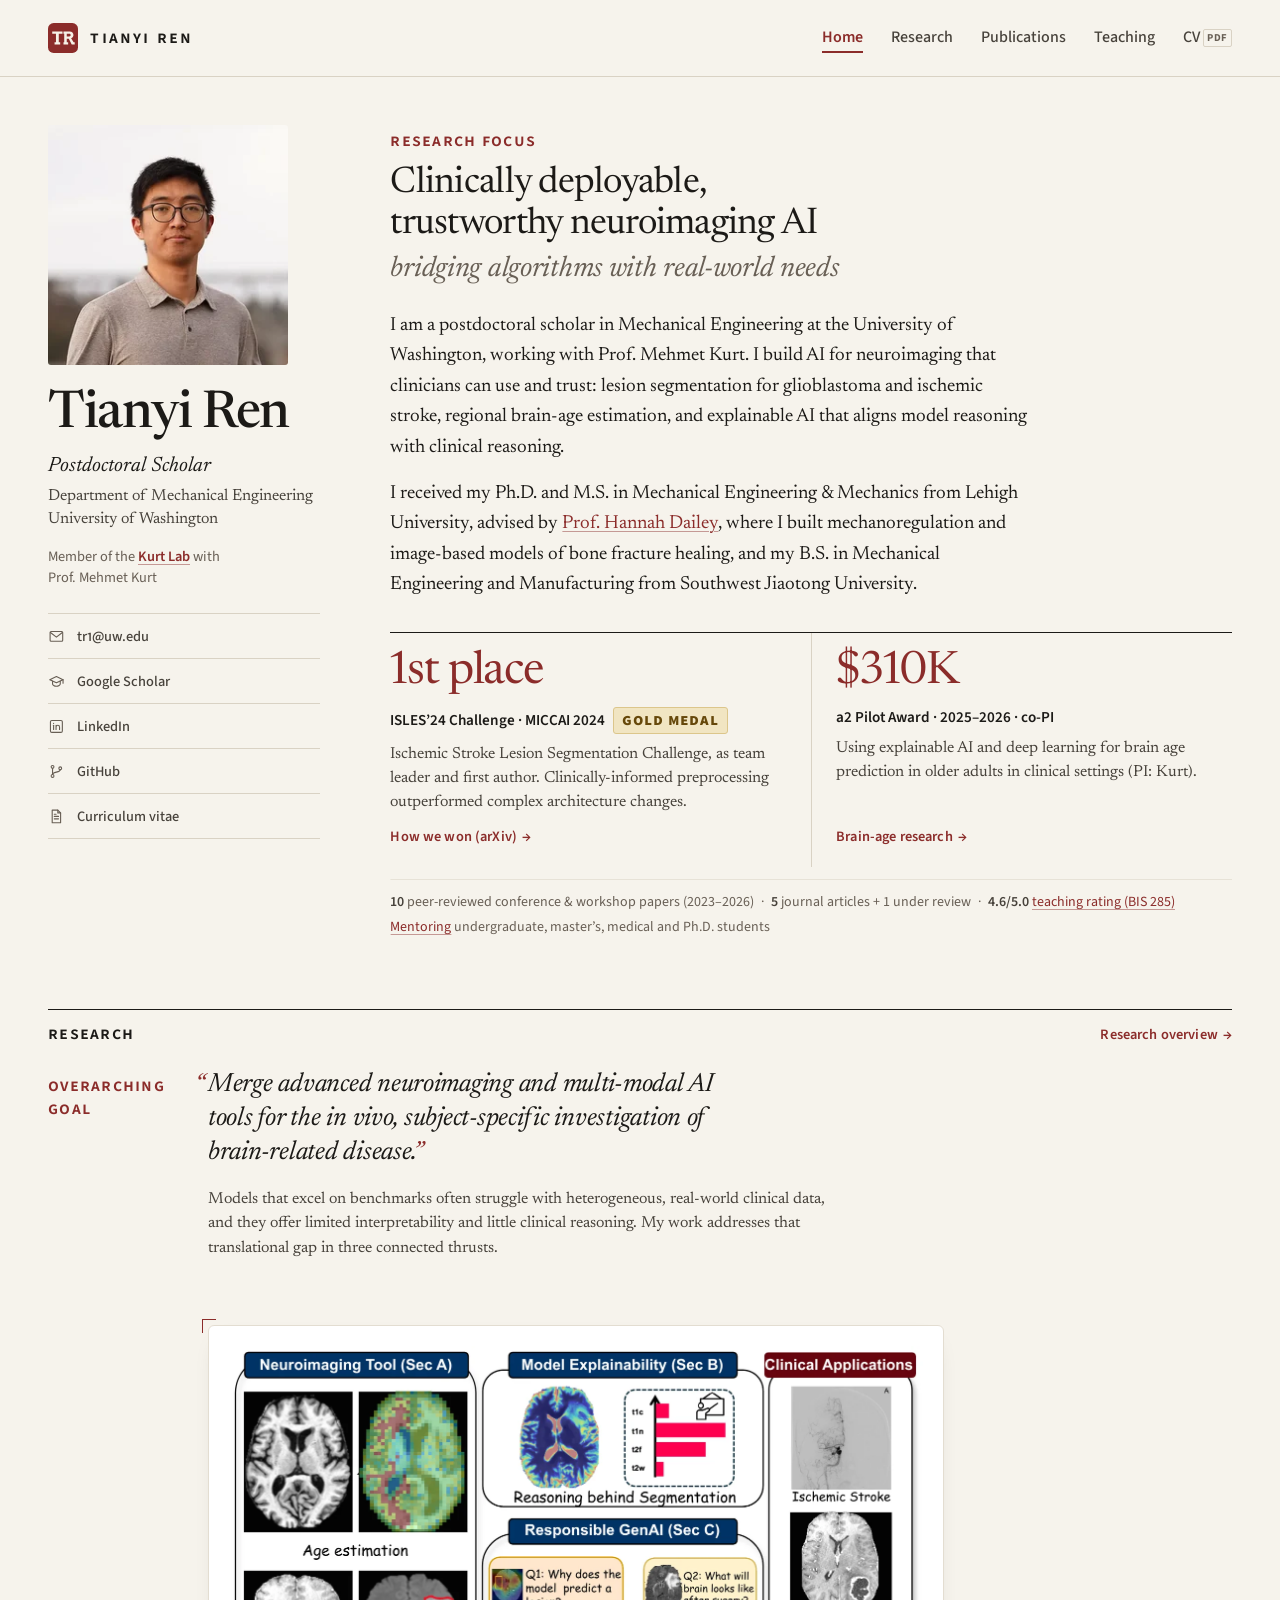
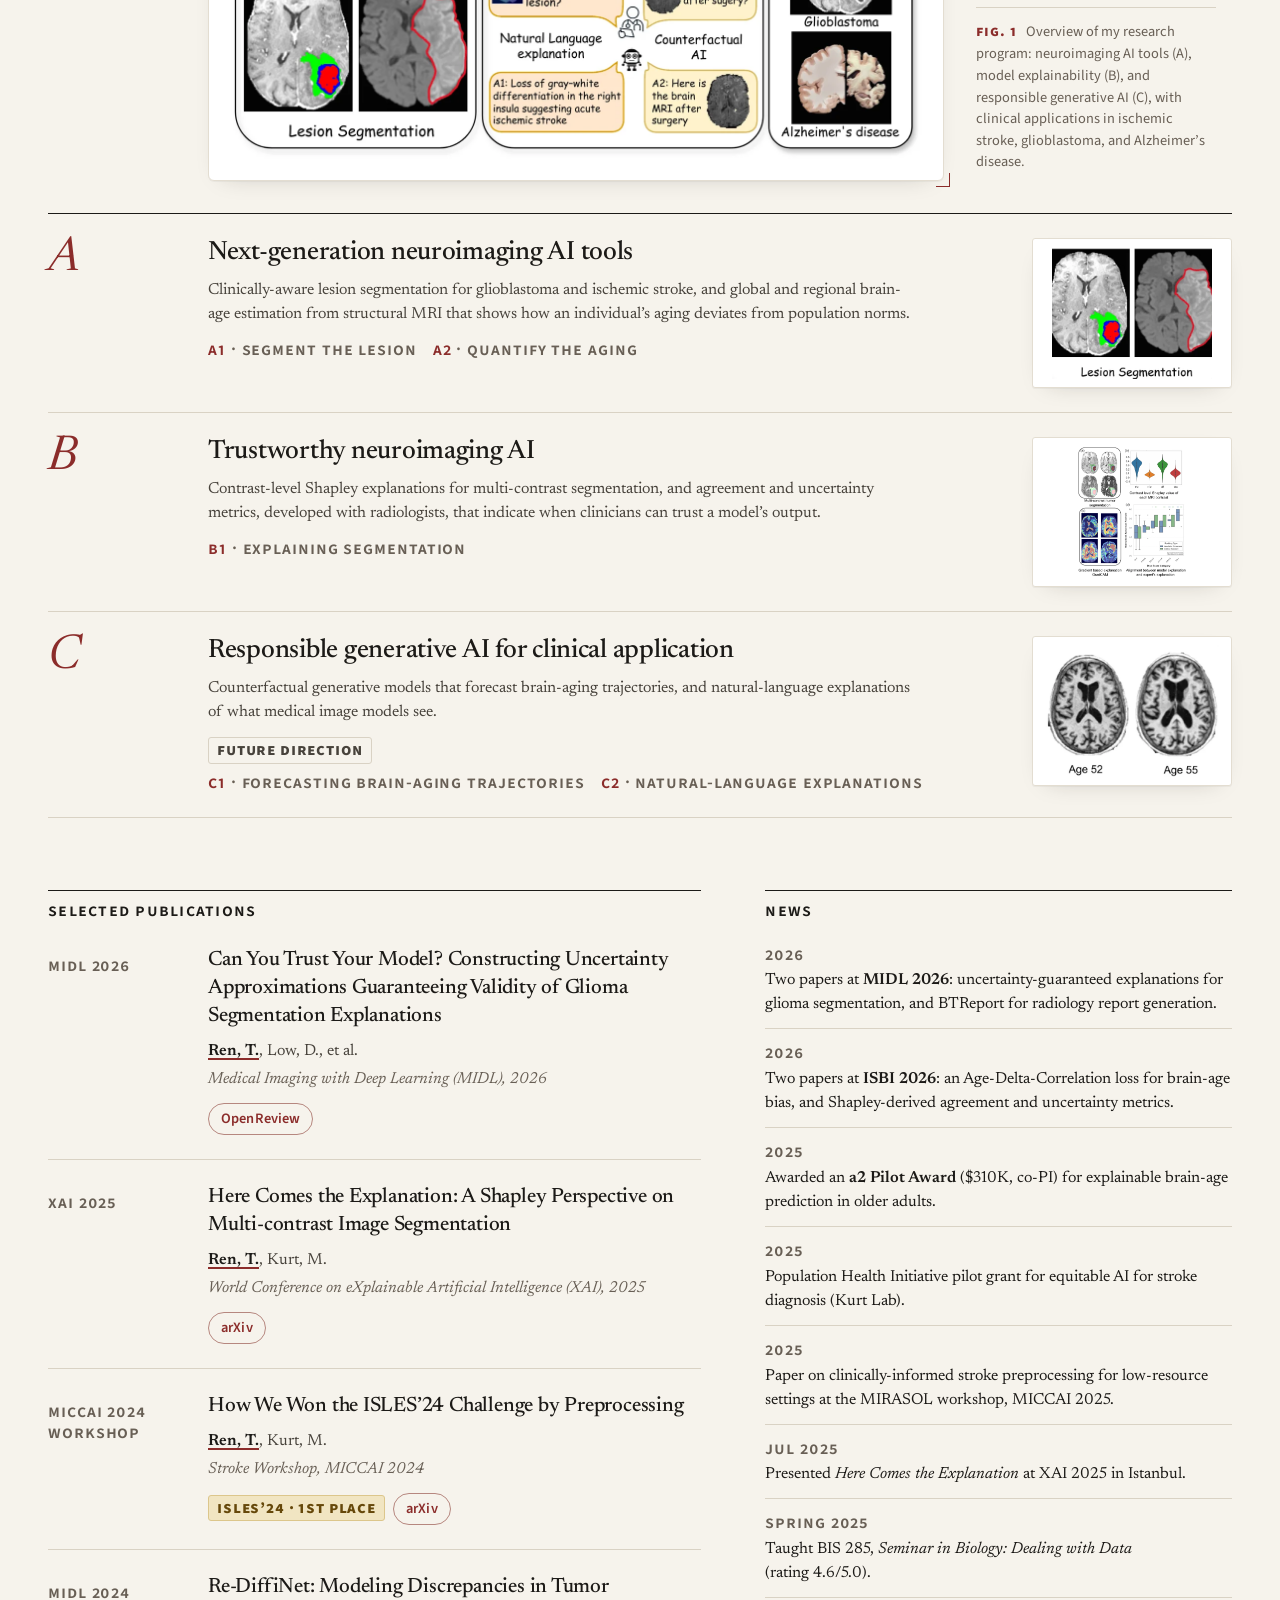
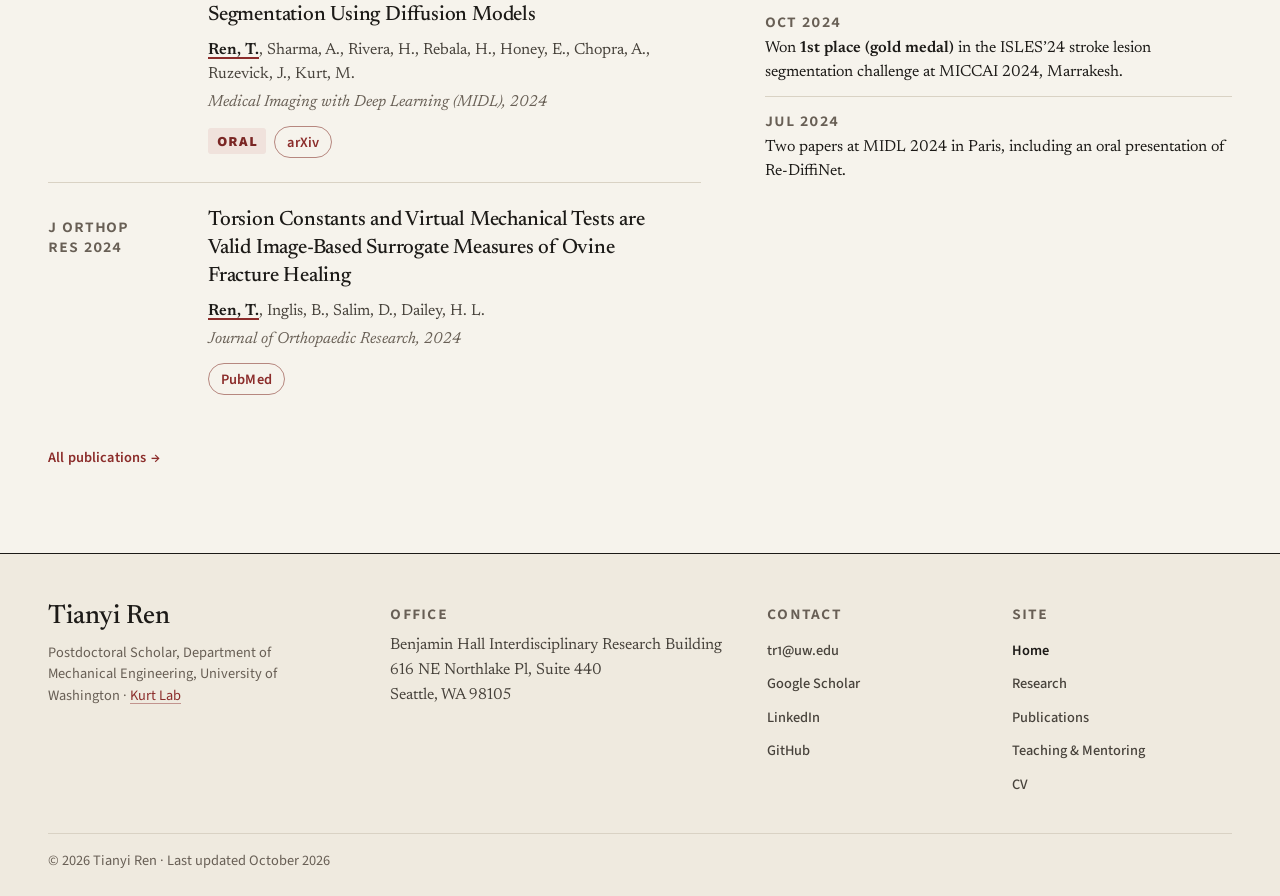
==== commit 37280034: "Polish the redesign after an accessibility, content, and layout review - Content: soften wording tha" ====
--- a/index.html
+++ b/index.html
@@ -141,7 +141,7 @@
 
         <!-- BIO: edit the two paragraphs below -->
         <div class="intro__bio">
-          <p>I am a postdoctoral scholar in Mechanical Engineering at the University of Washington, working with Prof.&nbsp;Mehmet Kurt. I build trustworthy, clinically deployable AI for neuroimaging: lesion segmentation for glioblastoma and ischemic stroke, regional brain-age estimation, and explainable AI that aligns model reasoning with clinical reasoning.</p>
+          <p>I am a postdoctoral scholar in Mechanical Engineering at the University of Washington, working with Prof.&nbsp;Mehmet Kurt. I build AI for neuroimaging that clinicians can use and trust: lesion segmentation for glioblastoma and ischemic stroke, regional brain-age estimation, and explainable AI that aligns model reasoning with clinical reasoning.</p>
           <p>I received my Ph.D. and M.S. in Mechanical Engineering &amp; Mechanics from Lehigh University, advised by <a href="https://engineering.lehigh.edu/faculty/hannah-dailey">Prof.&nbsp;Hannah Dailey</a>, where I built mechanoregulation and image-based models of bone fracture healing, and my B.S. in Mechanical Engineering and Manufacturing from Southwest Jiaotong University.</p>
         </div>
 
@@ -161,10 +161,12 @@
           </li>
         </ul>
 
+        <!-- COUNTS: when you add a paper, update these numbers here AND in publications.html (search COUNTS:) -->
         <ul class="readout" role="list" aria-label="At a glance">
-          <li><b>10</b> peer-reviewed conference &amp; workshop papers (2023–2026)</li>
+          <li><b>10</b> peer-reviewed conference &amp; workshop papers <span class="nowrap">(2023–2026)</span></li>
           <li><b>5</b> journal articles + 1 under review</li>
-          <li><b>4.6/5.0</b> teaching rating (BIS 285)</li>
+          <li><b>4.6/5.0</b> <a href="teaching.html#courses">teaching rating (BIS 285)</a></li>
+          <li><a href="teaching.html#mentoring">Mentoring</a> undergraduate, master’s, medical and Ph.D. students</li>
         </ul>
       </div>
     </section>
@@ -180,15 +182,15 @@
         <p class="gutter-row__label label label--accent">Overarching goal</p>
         <div class="gutter-row__body">
           <blockquote class="goal__quote"><p>Merge advanced neuroimaging and multi-modal AI tools for the in&nbsp;vivo, subject-specific investigation of brain-related disease.</p></blockquote>
-          <p class="goal__note">Models that excel on benchmarks often struggle with heterogeneous, real-world clinical data, and they offer limited interpretability and little clinical reasoning. My work closes that translational gap in three connected thrusts.</p>
+          <p class="goal__note">Models that excel on benchmarks often struggle with heterogeneous, real-world clinical data, and they offer limited interpretability and little clinical reasoning. My work addresses that translational gap in three connected thrusts.</p>
         </div>
       </div>
 
       <div class="gutter-row">
         <figure class="gutter-row__body plate plate--side">
           <div class="plate__card plate__card--marks">
-            <img src="assets/img/research/overview.webp" width="1400" height="835" loading="lazy" decoding="async"
-                 alt="Diagram of the research program in three panels: neuroimaging tools for brain-age estimation and lesion segmentation (A); model explainability, showing a saliency map and bars of MRI-contrast importance behind a segmentation (B); and responsible generative AI, with natural-language explanation and counterfactual question-and-answer examples (C). A side column lists the clinical applications: ischemic stroke, glioblastoma, and Alzheimer’s disease.">
+            <a class="plate__link" href="assets/img/research/overview.webp"><img src="assets/img/research/overview.webp" width="1400" height="835" loading="lazy" decoding="async"
+                 alt="Diagram of the research program in three panels: neuroimaging tools for brain-age estimation and lesion segmentation (A); model explainability, showing a saliency map and bars of MRI-contrast importance behind a segmentation (B); and responsible generative AI, with natural-language explanation and counterfactual question-and-answer examples (C). A side column lists the clinical applications: ischemic stroke, glioblastoma, and Alzheimer’s disease. Opens the full-size image."></a>
           </div>
           <figcaption><span class="plate__no">Fig. 1</span> Overview of my research program: neuroimaging AI tools (A), model explainability (B), and responsible generative AI (C), with clinical applications in ischemic stroke, glioblastoma, and Alzheimer’s disease.</figcaption>
         </figure>
@@ -208,8 +210,8 @@
             </div>
           </div>
           <div class="thrust__thumb">
-            <img src="assets/img/research/stroke-agents.webp" width="1325" height="1027" loading="lazy" decoding="async"
-                 alt="Planned multi-agent framework for ischemic stroke: perfusion, anatomical, and vessel agents, each reading its own scans, report to a central vision-language agent that outlines a possible ischemic region.">
+            <img src="assets/img/research/thumb-lesion-segmentation.webp" width="422" height="347" loading="lazy" decoding="async"
+                 alt="Detail of the research overview figure, labeled Lesion Segmentation: a brain tumor segmentation overlaid in color on an MRI slice, and a stroke lesion outlined in red on another.">
           </div>
         </li>
         <li class="thrust">
@@ -241,15 +243,15 @@
               </ul>
             </div>
           </div>
-          <div class="thrust__thumb thrust__thumb--crop">
-            <img src="assets/img/research/counterfactual-aging.webp" width="1400" height="415" loading="lazy" decoding="async"
+          <div class="thrust__thumb">
+            <img src="assets/img/research/thumb-counterfactual-aging.webp" width="468" height="354" loading="lazy" decoding="async"
                  alt="Detail of the counterfactual brain-aging figure: generated MRI slices showing how the same brain would look at age 52 and at age 55.">
           </div>
         </li>
       </ol>
     </section>
 
-    <!-- ===== PUBLICATIONS (7) + NEWS (5) ===== -->
+    <!-- ===== SELECTED PUBLICATIONS + NEWS ===== -->
     <div class="split">
 
       <section class="section" aria-labelledby="pubs-title">
@@ -270,17 +272,6 @@
             </div>
           </li>
           <li class="pub">
-            <p class="pub__venue">ISBI 2026</p>
-            <div class="pub__body">
-              <h3 class="pub__title">Clinical Interpretability of Deep Learning Segmentation Through Shapley-Derived Agreement and Uncertainty Metrics</h3>
-              <p class="pub__authors"><span class="me">Ren, T.</span>, Kurt, M.</p>
-              <p class="pub__where">IEEE International Symposium on Biomedical Imaging (ISBI), 2026</p>
-              <ul class="pub__links" role="list">
-                <li><a class="chip" href="https://arxiv.org/abs/2512.07224">arXiv<span class="visually-hidden">: Clinical Interpretability of Deep Learning Segmentation</span></a></li>
-              </ul>
-            </div>
-          </li>
-          <li class="pub">
             <p class="pub__venue">XAI 2025</p>
             <div class="pub__body">
               <h3 class="pub__title">Here Comes the Explanation: A Shapley Perspective on Multi-contrast Image Segmentation</h3>
@@ -292,7 +283,7 @@
             </div>
           </li>
           <li class="pub">
-            <p class="pub__venue">MICCAI 2024</p>
+            <p class="pub__venue">MICCAI 2024 Workshop</p>
             <div class="pub__body">
               <h3 class="pub__title">How We Won the ISLES’24 Challenge by Preprocessing</h3>
               <p class="pub__authors"><span class="me">Ren, T.</span>, Kurt, M.</p>
@@ -315,6 +306,17 @@
               </ul>
             </div>
           </li>
+          <li class="pub">
+            <p class="pub__venue">J Orthop Res 2024</p>
+            <div class="pub__body">
+              <h3 class="pub__title">Torsion Constants and Virtual Mechanical Tests are Valid Image-Based Surrogate Measures of Ovine Fracture Healing</h3>
+              <p class="pub__authors"><span class="me">Ren, T.</span>, Inglis, B., Salim, D., Dailey, H. L.</p>
+              <p class="pub__where">Journal of Orthopaedic Research, 2024</p>
+              <ul class="pub__links" role="list">
+                <li><a class="chip" href="https://pubmed.ncbi.nlm.nih.gov/38491964/">PubMed<span class="visually-hidden">: Torsion Constants and Virtual Mechanical Tests</span></a></li>
+              </ul>
+            </div>
+          </li>
         </ol>
         <p><a class="text-link" href="publications.html">All publications<span class="arrow" aria-hidden="true">→</span></a></p>
       </section>
@@ -323,15 +325,15 @@
         <div class="section__head">
           <h2 class="label" id="news-title">News</h2>
         </div>
-        <!-- NEWS: newest first. Copy an <li class="news__item"> … </li> to add an item. -->
+        <!-- NEWS: newest first (within a year, items with only a year go before dated ones). Copy an <li class="news__item"> … </li> to add an item. -->
         <ol class="news" role="list">
           <li class="news__item"><time class="news__date" datetime="2026">2026</time><p class="news__text">Two papers at <strong>MIDL 2026</strong>: uncertainty-guaranteed explanations for glioma segmentation, and BTReport for radiology report generation.</p></li>
           <li class="news__item"><time class="news__date" datetime="2026">2026</time><p class="news__text">Two papers at <strong>ISBI 2026</strong>: an Age-Delta-Correlation loss for brain-age bias, and Shapley-derived agreement and uncertainty metrics.</p></li>
           <li class="news__item"><time class="news__date" datetime="2025">2025</time><p class="news__text">Awarded an <strong>a2 Pilot Award</strong> ($310K, co-PI) for explainable brain-age prediction in older adults.</p></li>
           <li class="news__item"><time class="news__date" datetime="2025">2025</time><p class="news__text">Population Health Initiative pilot grant for equitable AI for stroke diagnosis (Kurt Lab).</p></li>
+          <li class="news__item"><time class="news__date" datetime="2025">2025</time><p class="news__text">Paper on clinically-informed stroke preprocessing for low-resource settings at the MIRASOL workshop, MICCAI 2025.</p></li>
           <li class="news__item"><time class="news__date" datetime="2025-07">Jul 2025</time><p class="news__text">Presented <cite>Here Comes the Explanation</cite> at XAI 2025 in Istanbul.</p></li>
           <li class="news__item"><time class="news__date" datetime="2025">Spring 2025</time><p class="news__text">Taught BIS 285, <cite>Seminar in Biology: Dealing with Data</cite> (rating 4.6/5.0).</p></li>
-          <li class="news__item"><time class="news__date" datetime="2025">2025</time><p class="news__text">Paper on clinically-informed stroke preprocessing for low-resource settings at the MIRASOL workshop, MICCAI 2025.</p></li>
           <li class="news__item"><time class="news__date" datetime="2024-10">Oct 2024</time><p class="news__text">Won <strong>1st place (gold medal)</strong> in the ISLES’24 stroke lesion segmentation challenge at MICCAI 2024, Marrakesh.</p></li>
           <li class="news__item"><time class="news__date" datetime="2024-07">Jul 2024</time><p class="news__text">Two papers at MIDL 2024 in Paris, including an oral presentation of Re-DiffiNet.</p></li>
         </ol>
--- a/assets/css/site.css
+++ b/assets/css/site.css
@@ -14,13 +14,13 @@
                           --fs-* --sp-* --label-w --measure --page-max --gutter
    2  Base .............. element defaults, links, focus ring
    3  Utilities ......... .visually-hidden .skip-link .label .label--accent
-                          .meta .lede .text-link(.arrow) .icon .float-wrap
+                          .meta .lede .text-link(.arrow) .icon .nowrap
    4  Site header ....... .site-header .wordmark .site-nav .nav-tag
    5  Page shell ........ .page .section .section__head .split .gutter-row
    6  Home .............. .hero .profile .contact .intro .highlights .highlight
                           .readout .goal .thrusts .thrust (stretched-link rows)
-   7  Figure plates ..... .plate .plate__card .plate__card--marks .plate__no
-                          .plate--wide .plate--narrow .plate--tall .plate--float
+   7  Figure plates ..... .plate .plate__card .plate__card--marks .plate__link
+                          .plate__no .plate--wide .plate--narrow .plate--tall
                           .plate--side
    8  Lists ............. .gutter-list/.gutter-item .news .news--gutter
                           .pub-list/.pub .pub__venue .pub__title .pub__authors
@@ -30,16 +30,17 @@
                           .chip .tags/.tag
    10 Inner pages ....... .page-header (__kicker __title __dek __meta)
                           .with-toc .toc (__title __list __sub)
-                          .prose .thrust-head .sub-head .runin .facets/.facet
+                          .prose .thrust-head .sub-head .facets/.facet
                           .callout .support .funding/.grant .pullquote
                           .pullquotes .courses/.course .mentees/.mentee
                           .cards(--3 --steps)/.card(.card--link) .timeline
                           .back-to-top
    11 Site footer ....... .site-footer .footer-links .site-footer__base
-   12 Motion, print
-   Breakpoints: 40rem (640px) small tablet · 60rem (960px) desktop ·
-   64rem (1024px) 7/5 split. Sticky TOC needs min-width 60rem AND
-   min-height 48rem.
+   12 Motion, forced colours, print
+   Breakpoints: 40rem (640px) small tablet · 46rem (736px) one-line header ·
+   60rem (960px) desktop · 64rem (1024px) 7/5 split. Sticky TOC needs
+   min-width 60rem AND min-height 32rem (it scrolls inside itself if taller
+   than the window). Dark tokens apply on screen only, so print is always light.
    ========================================================================== */
 
 /* ---------- 1. Tokens ---------------------------------------------------- */
@@ -82,7 +83,7 @@
   --gutter: clamp(1rem, 4vw, 3rem);      /* page side padding: 16px on phones */
   --measure: 68ch;                       /* long-form line length */
   --profile-w: 17rem;                    /* home profile column */
-  --label-w: 6rem;                       /* shared hanging gutter (letters, dates, venues) */
+  --label-w: 6rem;                       /* shared hanging gutter (letters, dates, venues, facet labels) */
   --toc-w: 13rem;
   --radius: 3px;
   --radius-lg: 6px;
@@ -112,7 +113,7 @@
   --shadow: 0 1px 0 rgba(28, 26, 23, 0.04), 0 8px 24px -16px rgba(28, 26, 23, 0.28);
 }
 
-@media (prefers-color-scheme: dark) {
+@media screen and (prefers-color-scheme: dark) {
   :root {
     --paper: #1b1917;
     --paper-2: #23211e;
@@ -137,8 +138,11 @@
   }
 }
 
+@media (min-width: 40rem) {
+  :root { --label-w: 7rem; }             /* tablets: room for one-word labels like "Dissertation" */
+}
 @media (min-width: 60rem) {
-  :root { --label-w: 7.25rem; }
+  :root { --label-w: 8.5rem; }
 }
 
 /* ---------- 2. Base ------------------------------------------------------ */
@@ -289,8 +293,8 @@
   stroke-linejoin: round;
 }
 
-/* Contain floats (use around a .plate--float and the text beside it) */
-.float-wrap { display: flow-root; }
+/* Keep a short phrase on one line, e.g. a year range: <span class="nowrap">(2023–2026)</span> */
+.nowrap { white-space: nowrap; }
 
 /* ---------- 4. Site header / nav ----------------------------------------- */
 .site-header { border-bottom: var(--hair) solid var(--rule); }
@@ -321,9 +325,12 @@
 .wordmark__mark { width: 1.9rem; height: 1.9rem; flex: none; }
 
 .site-nav { width: 100%; }
+/* Phones: one justified row (the links' own padding keeps them apart). If the row is too
+   wide (320px screens, larger text, text spacing) it wraps instead of pushing "CV" off-screen */
 .site-nav ul {
   list-style: none;
   display: flex;
+  flex-wrap: wrap;
   justify-content: space-between;
   margin-inline: -0.2rem;
 }
@@ -379,7 +386,7 @@
 @media (min-width: 46rem) {
   .site-header__inner { padding-block: var(--sp-4); flex-wrap: nowrap; }
   .site-nav { width: auto; }
-  .site-nav ul { gap: 0 var(--sp-1); margin-inline: 0 calc(-1 * var(--sp-3)); }
+  .site-nav ul { justify-content: flex-end; gap: 0 var(--sp-1); margin-inline: 0 calc(-1 * var(--sp-3)); }
   .site-nav a { padding: 0 var(--sp-3); font-size: var(--fs-md); }
   .site-nav a::after { left: var(--sp-3); right: var(--sp-3); }
 }
@@ -466,8 +473,7 @@
   font-size: clamp(2.35rem, 1.75rem + 2.2vw, 3.25rem);
   font-weight: 500;
   line-height: 1;
-  letter-spacing: -0.025em;
-  text-wrap: nowrap;
+  letter-spacing: -0.025em;   /* one line at normal sizes; may wrap with enlarged text instead of overflowing */
 }
 .profile__role {
   margin-top: var(--sp-2);
@@ -695,7 +701,8 @@
   font-variant-caps: all-small-caps;
   font-variant-numeric: lining-nums;
   letter-spacing: 0.05em;
-  line-height: 1.5;
+  line-height: 1.2;           /* small caps are short: keep a wrapped label's lines together */
+  row-gap: var(--sp-2);       /* …and separate the items instead */
   color: var(--ink-3);
 }
 .thrust__code { color: var(--accent); }
@@ -718,9 +725,6 @@
     transition: transform 0.2s ease, box-shadow 0.2s ease;
   }
   .thrust__thumb img { width: 100%; height: 100%; object-fit: contain; mix-blend-mode: multiply; }
-  /* --crop: for a very wide figure, show only its right-hand end at full frame height */
-  .thrust__thumb--crop { position: relative; padding: 0; }
-  .thrust__thumb--crop img { position: absolute; top: 50%; right: 0; width: auto; max-width: none; height: 110%; transform: translateY(-50%); }
   .thrust:hover .thrust__thumb { transform: translateY(-2px); }
 }
 @media (min-width: 60rem) {
@@ -741,6 +745,9 @@
 }
 /* multiply blends the figure's white ground into the card colour (off-white in dark mode) */
 .plate__card img { width: 100%; border-radius: 2px; mix-blend-mode: multiply; }
+/* The image links to its own file, so phone readers can open it full size and zoom:
+   <a class="plate__link" href="assets/img/research/x.webp"><img …></a> */
+.plate__link { display: block; cursor: zoom-in; }
 .plate figcaption {
   margin-top: var(--sp-3);
   max-width: 40rem;
@@ -775,11 +782,9 @@
 .plate--wide { max-width: none; }
 .plate--narrow { max-width: 32rem; }
 .plate--tall { max-width: 22rem; }
-.plate--tall .plate__card, .plate--float .plate__card { padding: var(--sp-3); }
+.plate--tall .plate__card { padding: var(--sp-3); }
 
 @media (min-width: 60rem) {
-  /* Floats right beside text on desktop; stacked on smaller screens. Wrap text + figure in .float-wrap */
-  .plate--float { float: right; width: min(42%, 22rem); margin: var(--sp-2) 0 var(--sp-5) var(--sp-6); }
   /* Caption beside the card */
   .plate--side { display: grid; grid-template-columns: minmax(0, 46rem) minmax(12rem, 15rem); column-gap: var(--sp-6); align-items: end; }
   .plate--side figcaption { margin-top: 0; padding-bottom: var(--sp-2); border-top: var(--hair) solid var(--rule); padding-top: var(--sp-3); }
@@ -805,7 +810,7 @@
   font-variant-caps: all-small-caps;
   font-variant-numeric: lining-nums tabular-nums;
   letter-spacing: 0.05em;
-  line-height: 1.3;
+  line-height: 1.15;          /* small caps are short: a label that wraps stays one unit */
   color: var(--ink-3);
 }
 @media (min-width: 40rem) {
@@ -814,7 +819,7 @@
     column-gap: var(--sp-5);
     padding: var(--sp-5) 0;
   }
-  .gutter-item__label, .pub__venue, .grant__years, .course__term, .timeline__when { padding-top: 0.45em; }
+  .gutter-item__label, .pub__venue, .grant__years, .course__term, .timeline__when { padding-top: 0.525em; }
 }
 
 /* News — compact; dates stacked above items (use .news--gutter for a date gutter) */
@@ -1011,6 +1016,7 @@
   font-weight: 600;
   color: var(--ink-2);
   text-decoration: none;
+  text-wrap: balance;
 }
 .toc__list a:hover { color: var(--accent); text-decoration: underline; text-underline-offset: 0.25em; }
 .toc__list a[aria-current] { color: var(--accent); }
@@ -1032,10 +1038,12 @@
   }
   .toc__list a:hover { text-decoration: none; border-left-color: var(--rule-strong); }
   .toc__list a[aria-current] { border-left-color: var(--accent); font-weight: 600; }
+  /* the sticky TOC scrolls, so it clips anything outside it: draw the focus ring inside the link */
+  .toc__list a:focus-visible { outline-offset: -2px; }
   .toc__sub { display: block; }
-  .toc__sub a { padding-left: var(--sp-5); font-size: 0.85rem; color: var(--ink-3); }
-}
-@media (min-width: 60rem) and (min-height: 48rem) {
+  .toc__sub a { padding-left: var(--sp-5); font-size: 0.85rem; color: var(--ink-3); text-wrap: pretty; }  /* balance would split "brain-aging" at its hyphen */
+}
+@media (min-width: 60rem) and (min-height: 32rem) {
   .toc { position: sticky; top: var(--sp-6); max-height: calc(100vh - 4rem); overflow-y: auto; }
 }
 
@@ -1043,7 +1051,6 @@
    while rules, figures, cards and lists of papers keep the full column */
 .with-toc__body .section > p:not(.support),
 .with-toc__body .section > .pullquote,
-.with-toc__body .float-wrap > p,
 .with-toc__body .facet > dd { max-width: var(--measure); }
 
 /* Long-form prose */
@@ -1089,18 +1096,9 @@
 }
 .sub-head__dek { display: block; margin-top: 0.3em; font-size: 0.78em; font-style: italic; font-weight: 400; color: var(--ink-3); }
 
-/* Run-in label paragraph: <p class="runin"><b class="runin__label">Motivation</b> …</p> */
-.runin__label {
-  margin-right: 0.45em;
-  font-family: var(--font-sans);
-  font-size: 1.02em;
-  font-weight: 700;
-  font-variant-caps: all-small-caps;
-  letter-spacing: 0.06em;
-  color: var(--accent);
-}
-
-/* Labeled sub-sections: <dl class="facets"><div class="facet"><dt>Motivation</dt><dd>…</dd></div></dl> */
+/* Labeled sub-sections: <dl class="facets"><div class="facet"><dt>Motivation</dt><dd>…</dd></div></dl>
+   The labels share the --label-w gutter with dates, venues and grant years, so every
+   hanging gutter on the site lines up. */
 .facets { margin-top: var(--sp-5); }
 .facet { padding: var(--sp-4) 0; border-top: var(--hair) solid var(--rule); }
 .facet:first-child { border-top: 0; padding-top: 0; }
@@ -1110,7 +1108,7 @@
   font-weight: 700;
   font-variant-caps: all-small-caps;
   letter-spacing: 0.06em;
-  line-height: 1.3;
+  line-height: 1.15;          /* same as the other gutter labels */
   color: var(--accent);
 }
 .facet > dd { margin-top: var(--sp-1); }
@@ -1119,14 +1117,14 @@
 .facet > dd li + li { margin-top: 0.4em; }
 .facet > dd li::marker { color: var(--ink-3); }
 @media (min-width: 40rem) {
-  .facet { display: grid; grid-template-columns: 9.5rem minmax(0, 1fr); column-gap: var(--sp-5); }
-  .facet > dt { padding-top: 0.45em; }
+  .facet { display: grid; grid-template-columns: var(--label-w) minmax(0, 1fr); column-gap: var(--sp-5); }
+  .facet > dt { padding-top: 0.525em; }
   .facet > dd { margin-top: 0; }
 }
 
-/* Callout box: <aside class="callout"><p class="callout__label label">Note</p><p>…</p></aside> */
+/* Callout box (spans its column, so it lines up with a card grid above it; the text keeps
+   a readable measure): <div class="callout" role="note" aria-labelledby="x"><p class="callout__label label" id="x">Note</p><p>…</p></div> */
 .callout {
-  max-width: 48rem;
   padding: var(--sp-4) var(--sp-5);
   background: var(--paper-2);
   border-left: 2px solid var(--accent);
@@ -1135,6 +1133,7 @@
   line-height: 1.55;
   color: var(--ink-2);
 }
+.callout > * { max-width: var(--measure); }
 .callout__label { margin-bottom: var(--sp-1); color: var(--accent); }
 
 /* Funding line under a research section: <p class="support"><span class="support__label">Support</span> …</p>
@@ -1352,15 +1351,30 @@
   .footer-links a { min-height: 2.1rem; }
 }
 
-/* ---------- 12. Motion, print -------------------------------------------- */
+/* ---------- 12. Motion, forced colours, print ---------------------------- */
 @media (prefers-reduced-motion: reduce) {
   *, *::before, *::after { transition: none !important; animation: none !important; scroll-behavior: auto !important; }
 }
 
+/* Windows High Contrast drops backgrounds: draw the nav underline as a border so the
+   current page stays marked */
+@media (forced-colors: active) {
+  .site-nav a::after { height: 0; background: none; border-bottom: 1px solid currentColor; }
+  .site-nav a[aria-current="page"]::after { border-bottom-width: 2px; }
+}
+
+/* Print is always light: the dark tokens apply to screens only (see section 1) */
 @media print {
+  :root { color-scheme: light; }
   .site-header, .skip-link, .toc, .back-to-top, .thrust__thumb { display: none !important; }
   body { background: #fff; color: #000; font-size: 11pt; }
   .site-footer { background: none; }
   a { color: inherit; }
   .plate__card, .thrust__thumb { box-shadow: none; }
-}
+  /* keep entries, figures and the footer whole; keep headings with what follows */
+  .pub, .news__item, .grant, .course, .timeline__item, .card, .highlight, .mentee,
+  .plate, .pullquote, .callout, .sub-head, .site-footer__inner { break-inside: avoid; }
+  .section__head, .pub-group__head, .thrust-head, .sub-head, .facet > dt { break-after: avoid; }
+  /* a printout cannot be clicked: print the address after each external paper link */
+  .chip[href^="http"]::after { content: " " attr(href); font-weight: 400; overflow-wrap: anywhere; }
+}
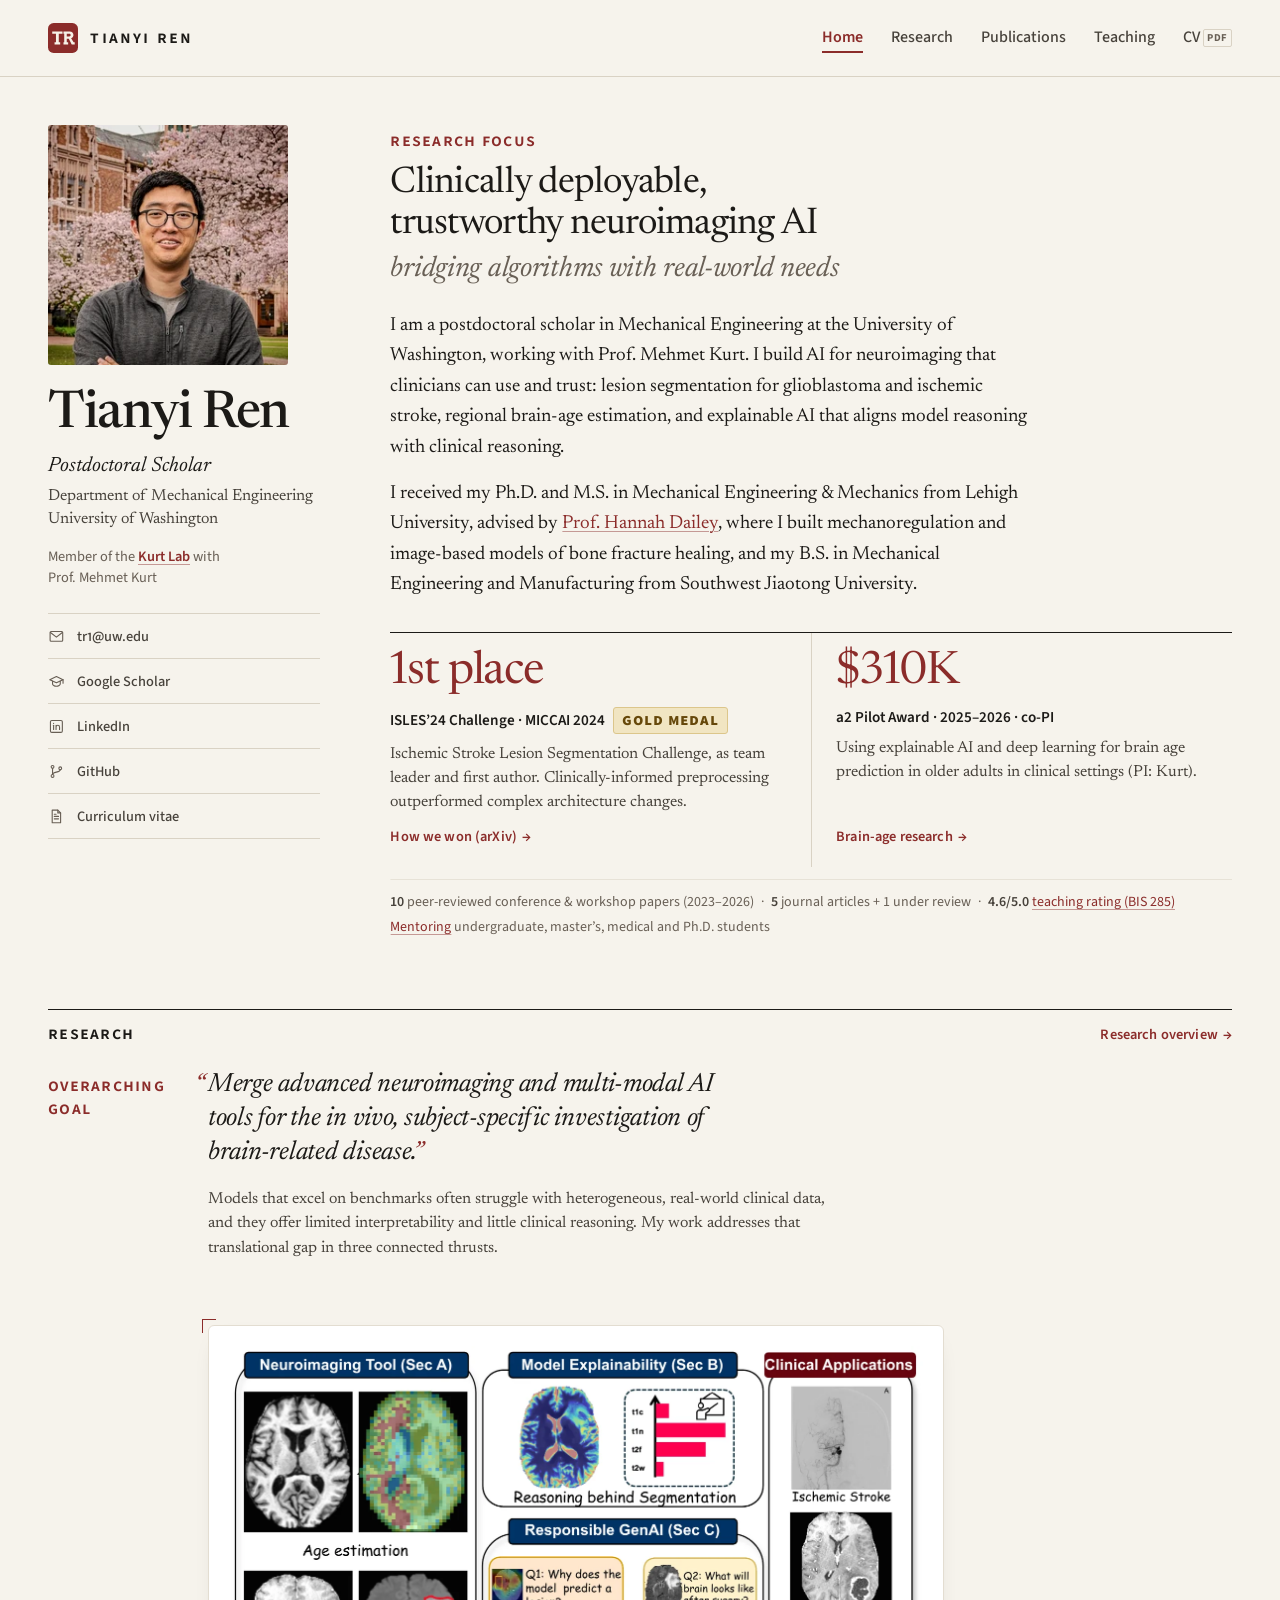
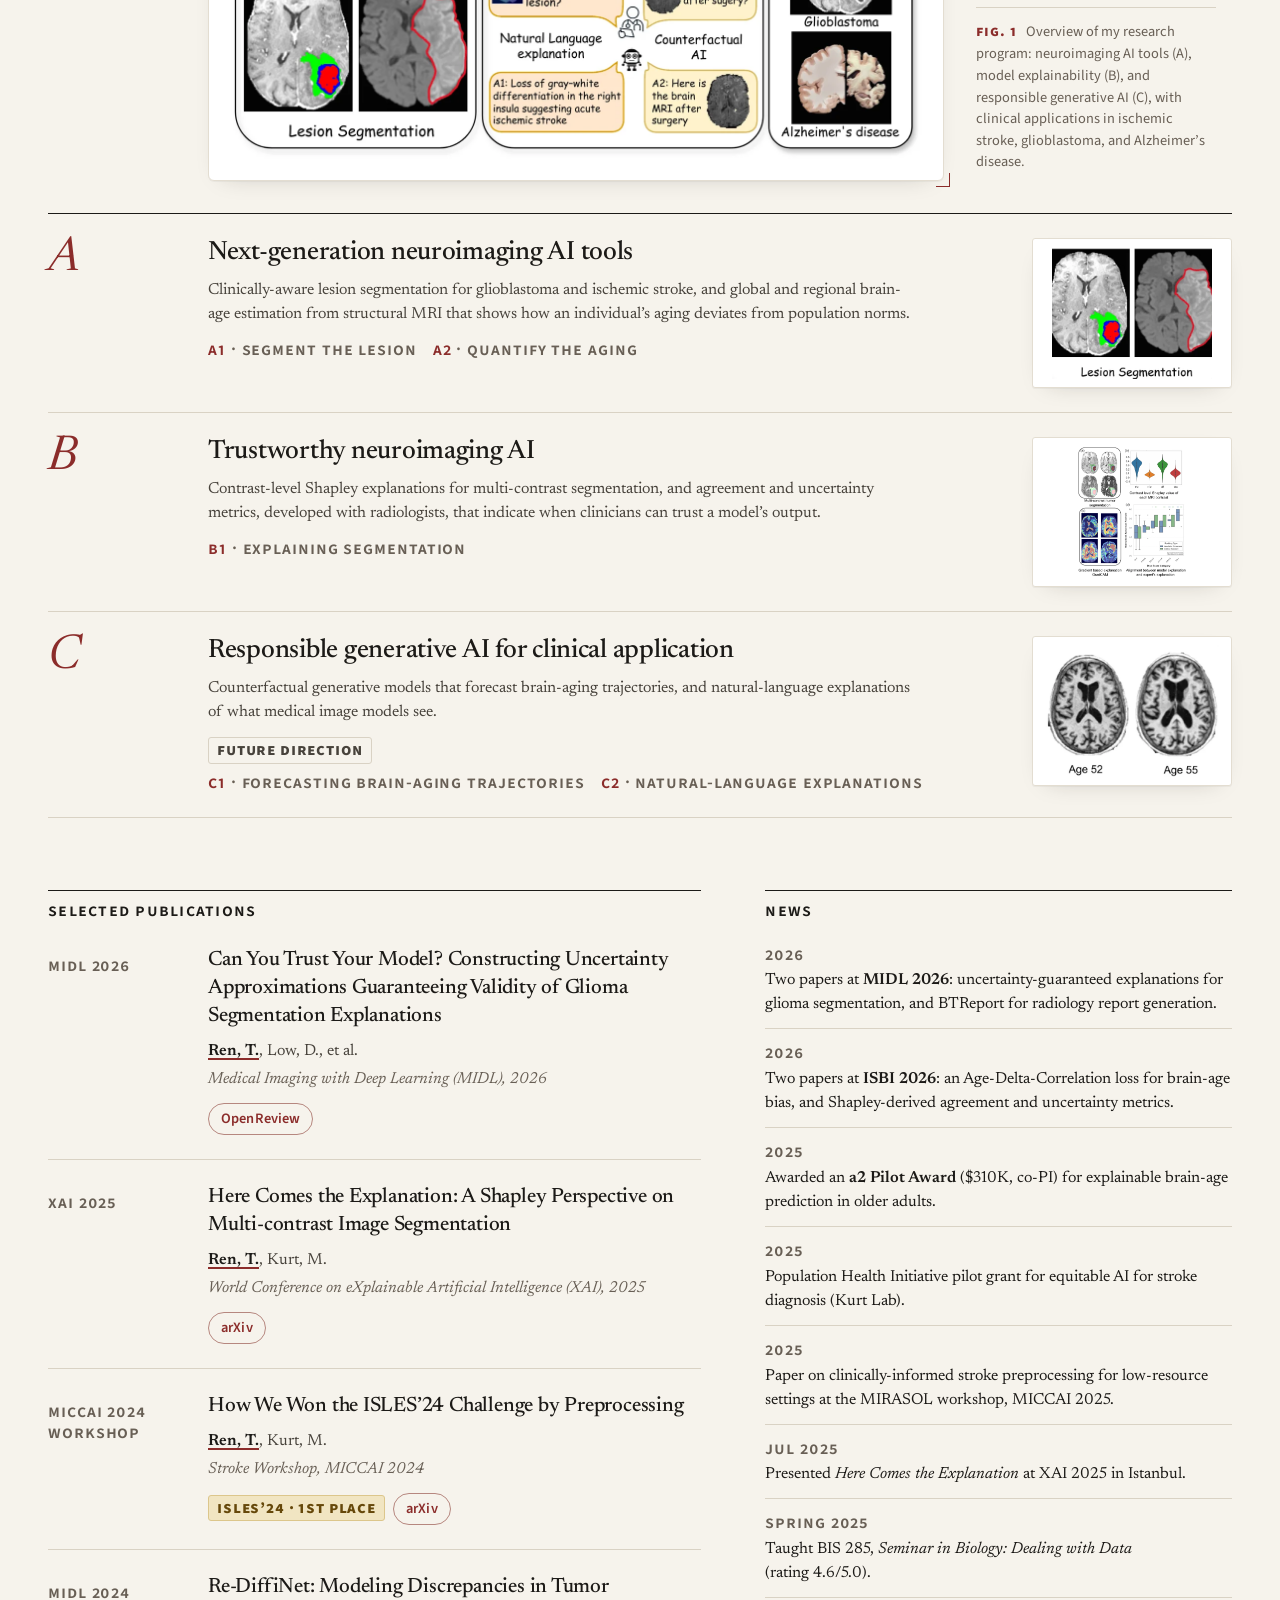
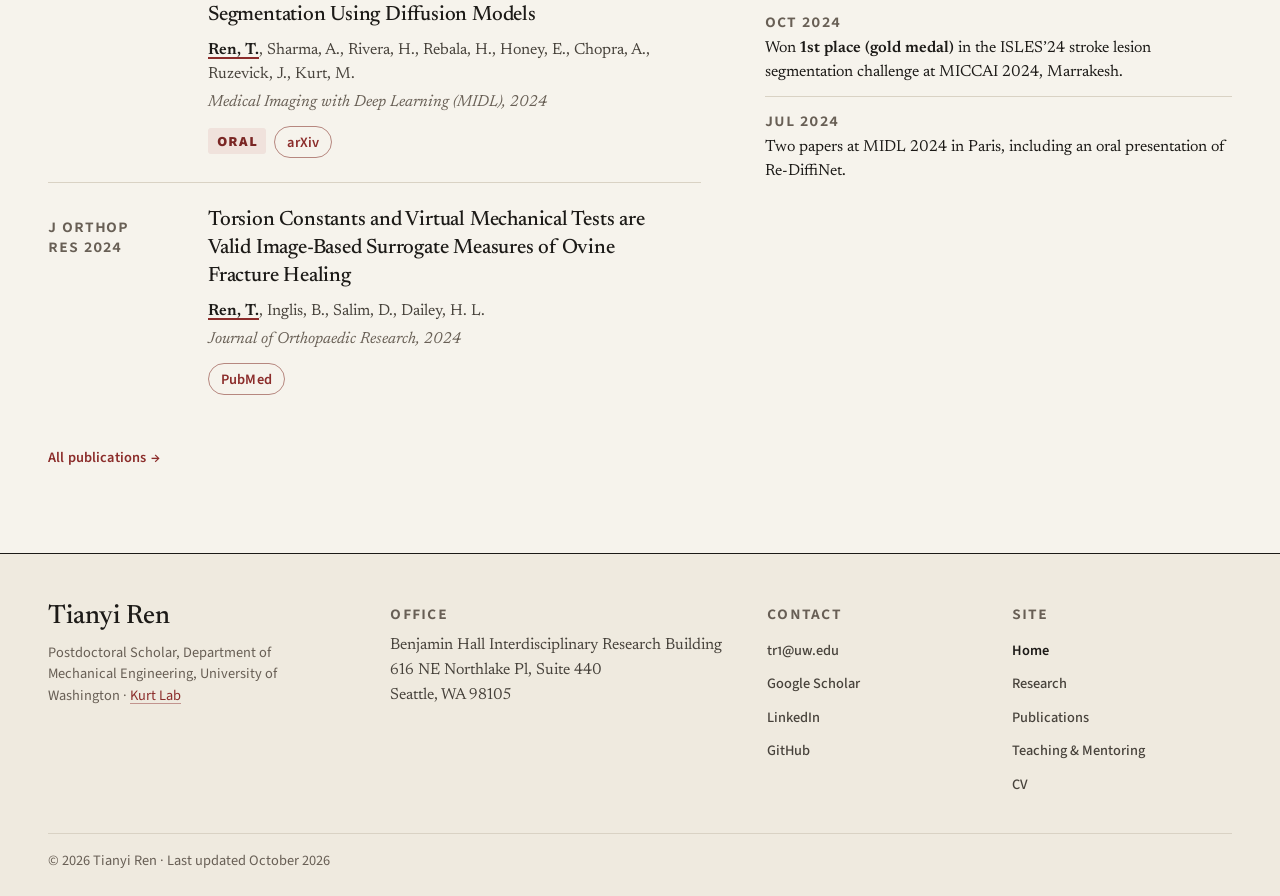
==== commit ba14d3f5: "Replace the headshot with the cherry-blossom portrait Crop the new photo to a square with the face i" ====
--- a/index.html
+++ b/index.html
@@ -5,7 +5,7 @@
   <meta name="viewport" content="width=device-width, initial-scale=1">
   <title>Tianyi Ren — Trustworthy Neuroimaging AI · University of Washington</title>
   <meta name="description" content="Tianyi Ren is a postdoctoral scholar in Mechanical Engineering at the University of Washington building clinically deployable, trustworthy AI for neuroimaging: lesion segmentation, brain-age estimation, and explainable AI.">
-  <link rel="canonical" href="https://rentianyi.github.io/">
+  <link rel="canonical" href="https://rentianyi.github.io/index.html">
   <meta name="author" content="Tianyi Ren">
   <meta name="color-scheme" content="light dark">
   <meta name="theme-color" content="#f6f3ec" media="(prefers-color-scheme: light)">
@@ -15,7 +15,7 @@
   <meta property="og:site_name" content="Tianyi Ren">
   <meta property="og:title" content="Tianyi Ren — Trustworthy Neuroimaging AI">
   <meta property="og:description" content="Postdoctoral Scholar, Department of Mechanical Engineering, University of Washington. Clinically deployable, trustworthy neuroimaging AI: bridging algorithms with real-world needs.">
-  <meta property="og:url" content="https://rentianyi.github.io/">
+  <meta property="og:url" content="https://rentianyi.github.io/index.html">
   <meta property="og:image" content="https://rentianyi.github.io/assets/img/og-image.jpg">
   <meta property="og:image:type" content="image/jpeg">
   <meta property="og:image:width" content="1200">
@@ -41,7 +41,7 @@
     "@type": "Person",
     "name": "Tianyi Ren",
     "honorificSuffix": "Ph.D.",
-    "url": "https://rentianyi.github.io/",
+    "url": "https://rentianyi.github.io/index.html",
     "image": "https://rentianyi.github.io/assets/img/headshot.webp",
     "email": "mailto:tr1@uw.edu",
     "jobTitle": "Postdoctoral Scholar",
@@ -119,7 +119,7 @@
              srcset="assets/img/headshot-256.webp 256w, assets/img/headshot.webp 396w"
              sizes="(min-width: 60rem) 240px, (min-width: 40rem) 128px, 92px"
              width="396" height="396"
-             alt="Portrait of Tianyi Ren, wearing glasses and a grey polo shirt, outdoors">
+             alt="Portrait of Tianyi Ren, smiling, wearing glasses and a dark grey zip-up jacket, with cherry blossoms and a brick campus building in the background">
         <div class="profile__id">
           <h1 class="profile__name" id="name">Tianyi Ren</h1>
           <p class="profile__role">Postdoctoral Scholar</p>
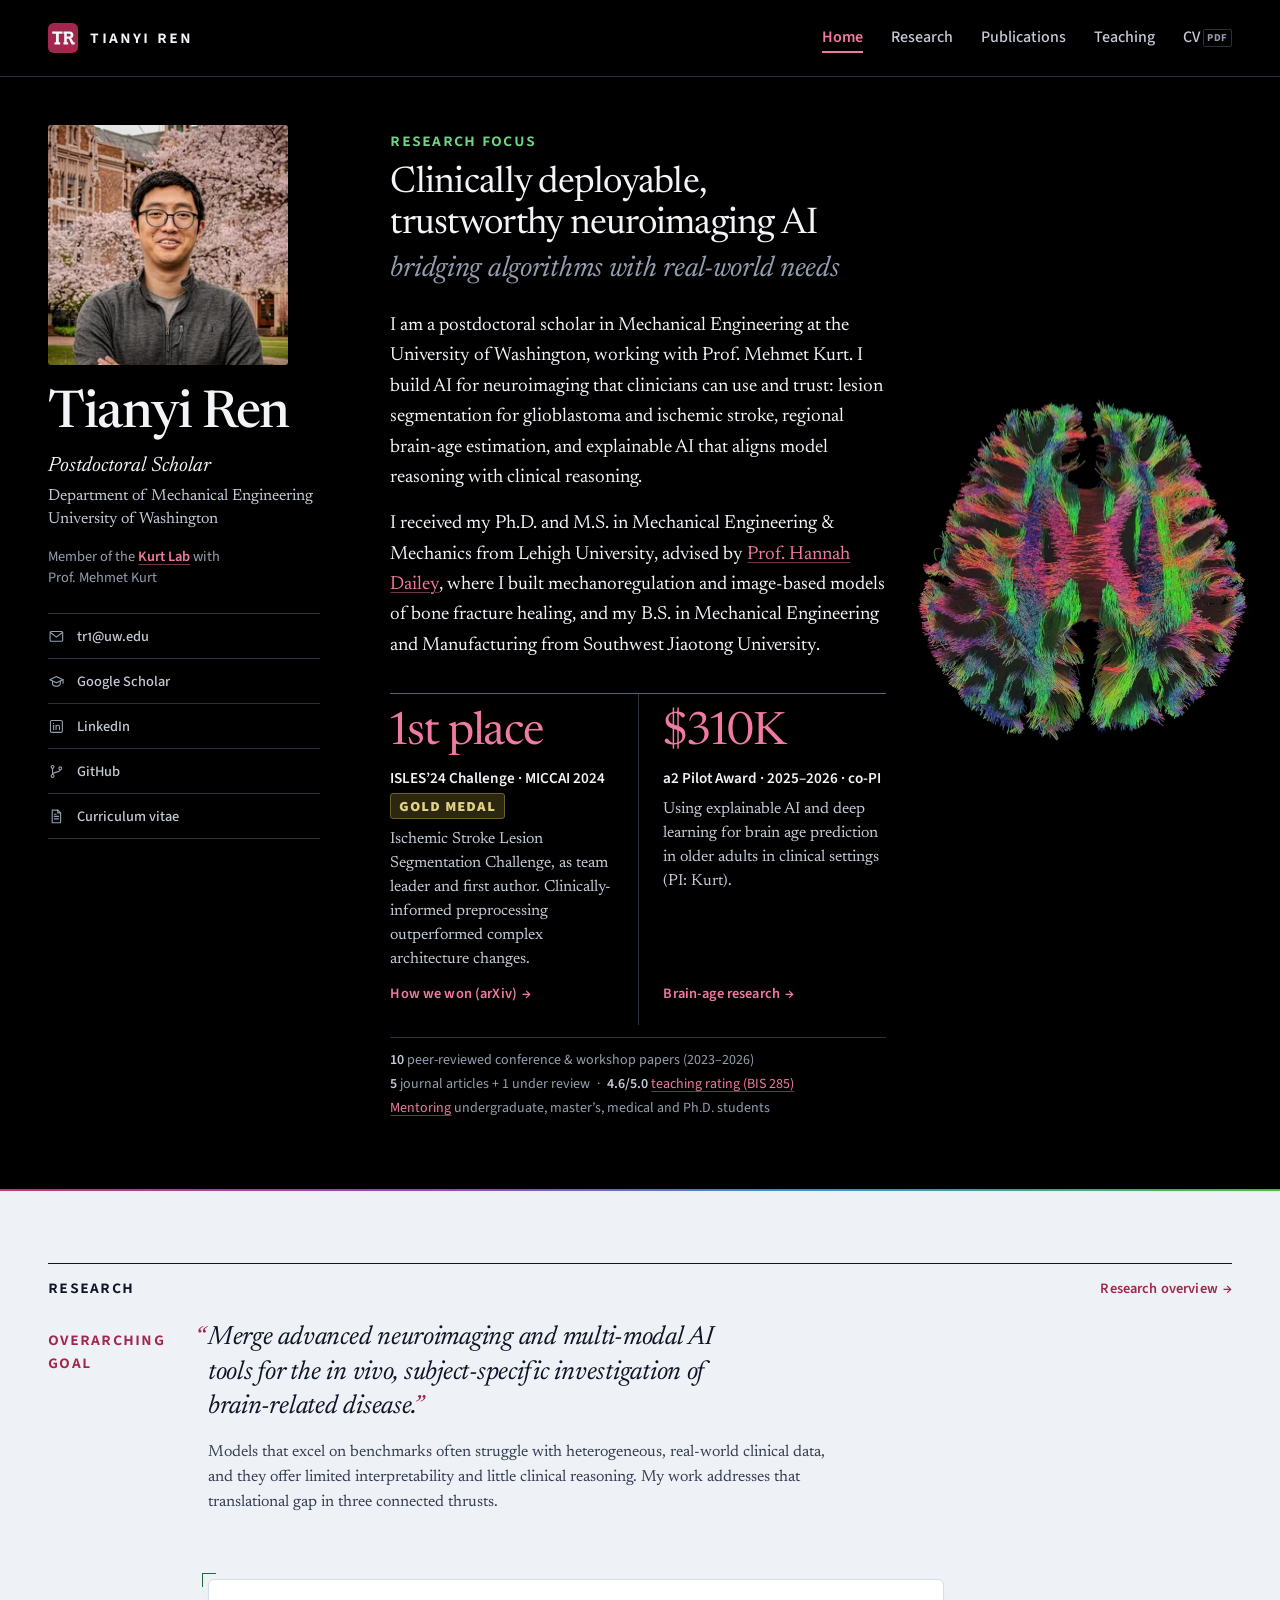
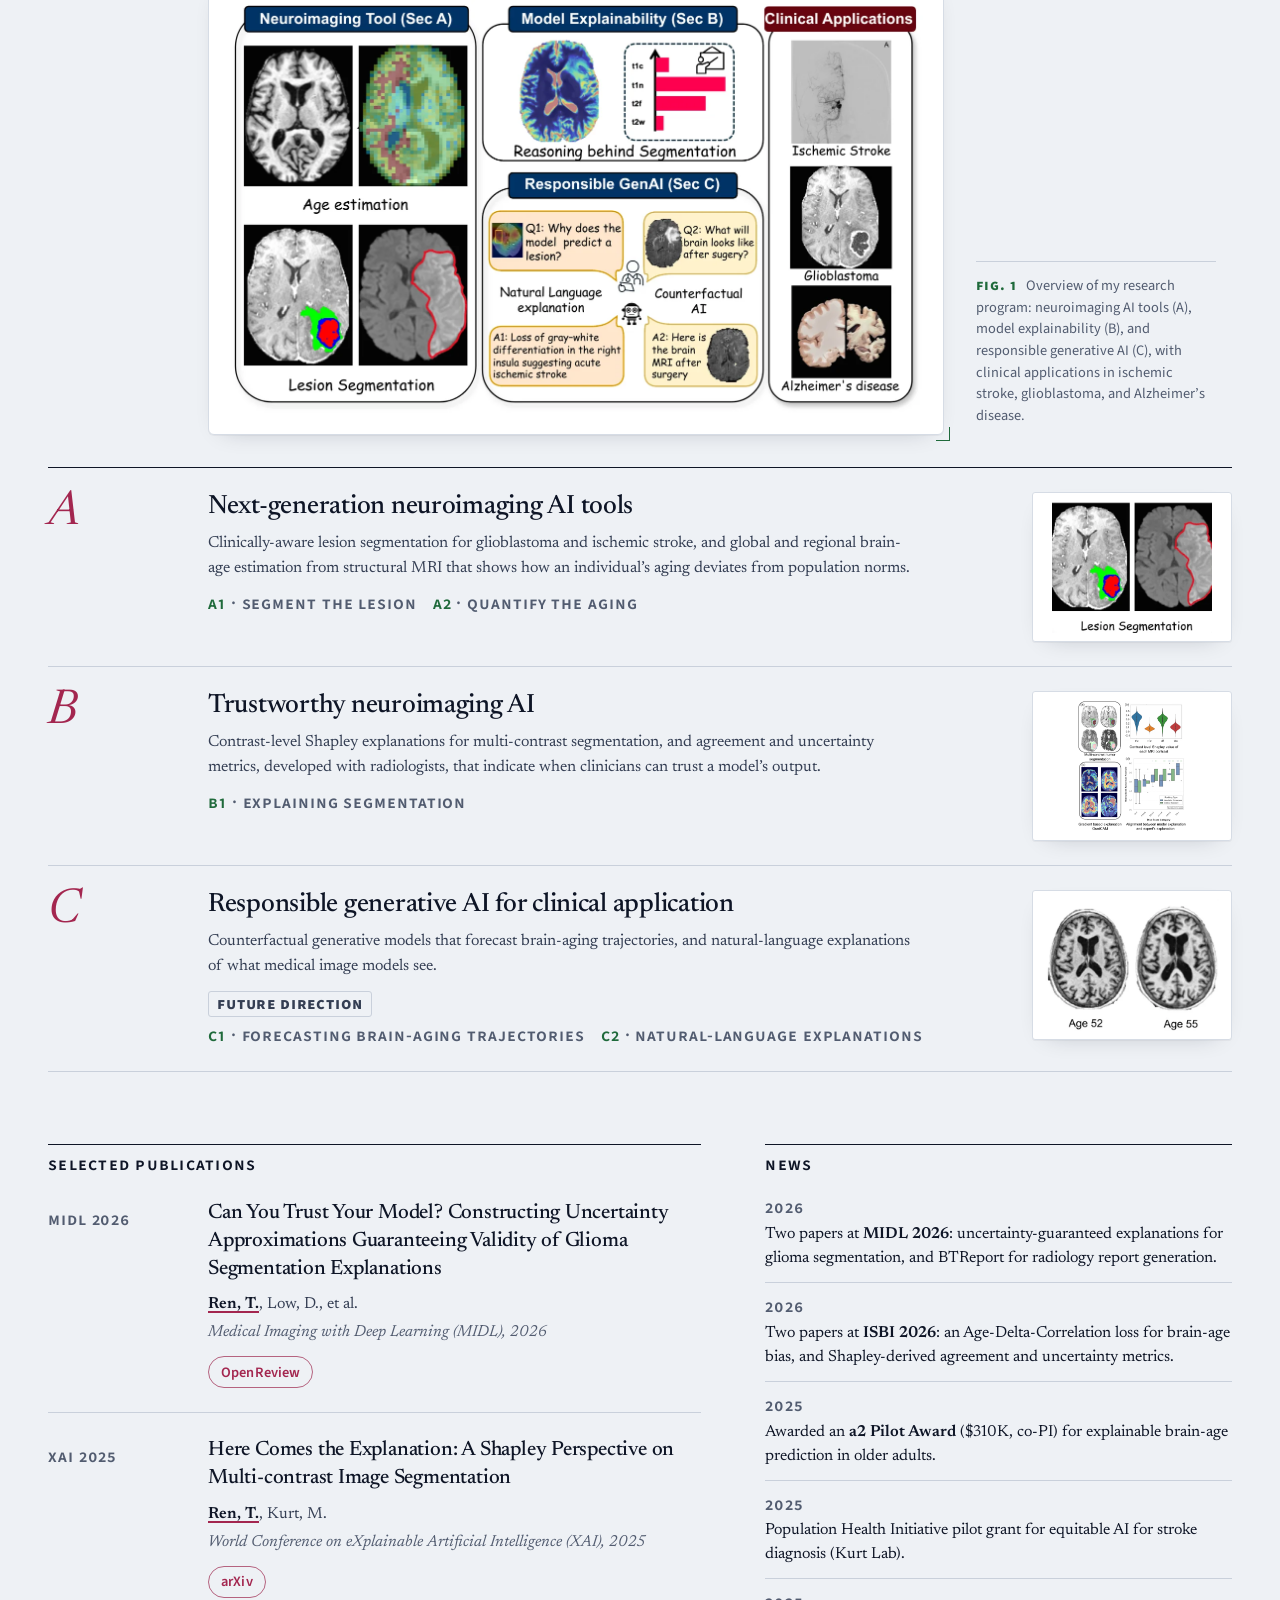
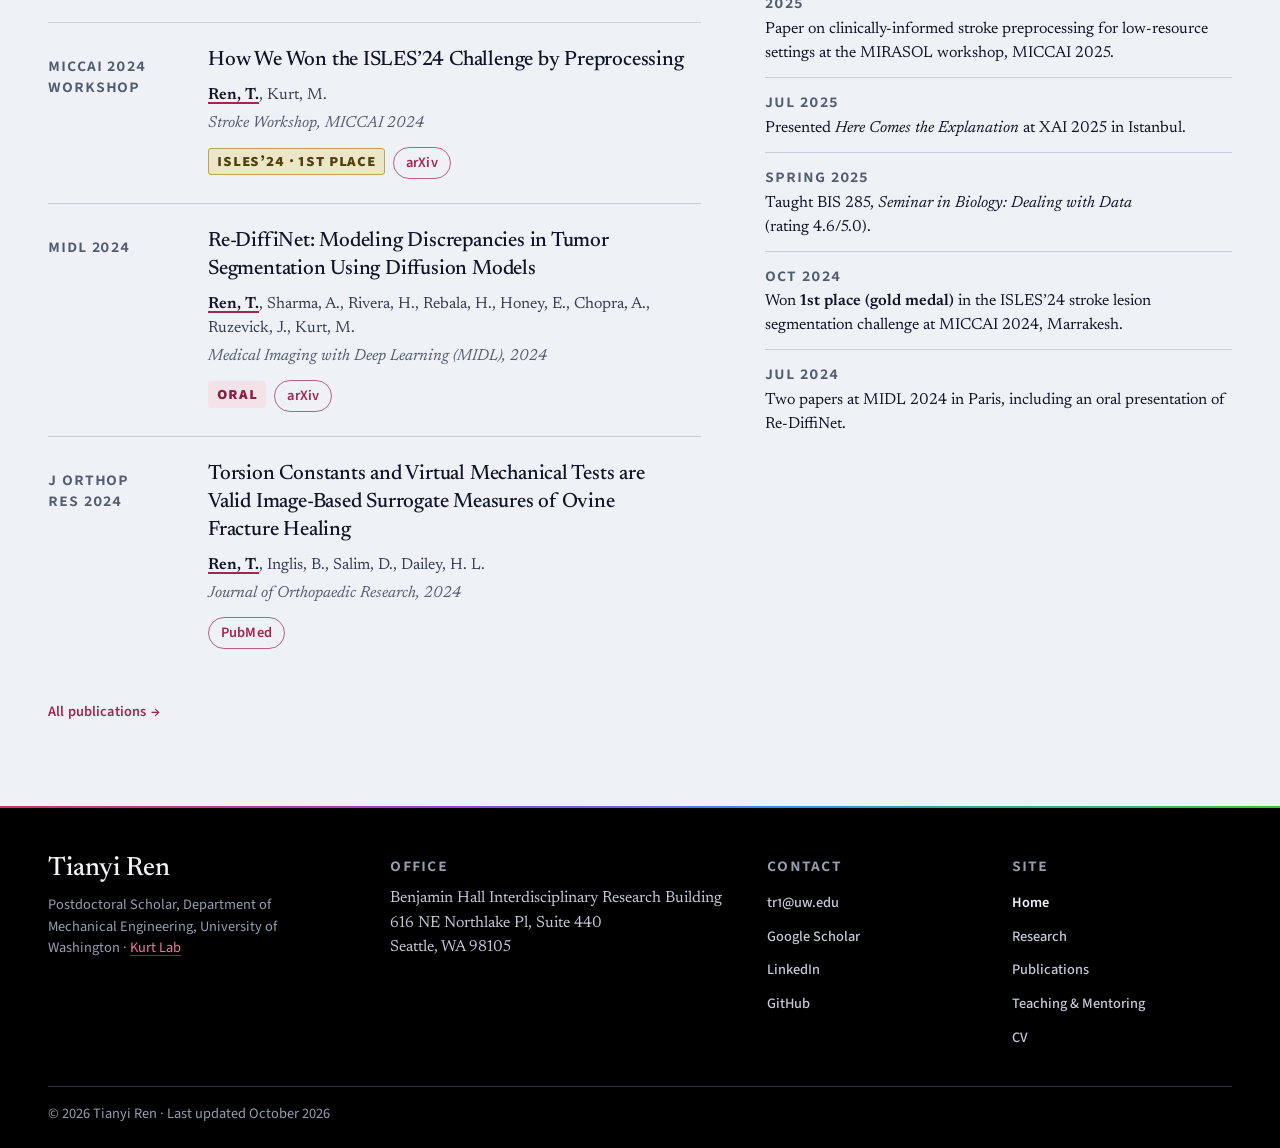
==== commit c36768b3: "Retune the colour palette and add brain-imaging bands Replace the warm paper and oxblood palette wit" ====
--- a/index.html
+++ b/index.html
@@ -8,8 +8,8 @@
   <link rel="canonical" href="https://rentianyi.github.io/index.html">
   <meta name="author" content="Tianyi Ren">
   <meta name="color-scheme" content="light dark">
-  <meta name="theme-color" content="#f6f3ec" media="(prefers-color-scheme: light)">
-  <meta name="theme-color" content="#1b1917" media="(prefers-color-scheme: dark)">
+  <meta name="theme-color" content="#000000" media="(prefers-color-scheme: light)">
+  <meta name="theme-color" content="#000000" media="(prefers-color-scheme: dark)">
 
   <meta property="og:type" content="profile">
   <meta property="og:site_name" content="Tianyi Ren">
@@ -110,7 +110,7 @@
   <main id="main" class="page" tabindex="-1">
 
     <!-- ===== HERO: profile (left) + research focus (right) ===== -->
-    <section class="hero" aria-labelledby="name">
+    <section class="hero band band--tract" aria-labelledby="name">
 
       <div class="profile">
         <!-- HEADSHOT: replace assets/img/headshot.webp (396×396) and headshot-256.webp (256×256) -->
--- a/assets/css/site.css
+++ b/assets/css/site.css
@@ -6,17 +6,28 @@
    already uses it (the HTML comments there say how); this index lists the
    class names. No page has its own stylesheet: every rule lives here.
 
+   Colour idea: "imaging bands". The palette is sampled from Tianyi's two
+   brain-imaging artworks (assets/img/bg/): DTI magenta/crimson is the primary
+   accent, fiber green the secondary, olive the award colour. Body text sits
+   on a cool blue-grey paper (light) or a deep blue-black (dark). The site
+   header, the first block of every page (.band) and the footer are pure-black
+   bands that look the same in both schemes; the artworks live only there,
+   where their own black ground melts into the band with no visible edge.
+
    COMPONENT INDEX
    ---------------------------------------------------------------------------
    1  Tokens ............ --paper --paper-2 --surface --paper-card --ink --ink-2
-                          --ink-3 --rule --rule-strong --accent --accent-wash
-                          --accent-ink --gold-wash --gold-ink --gold-line
+                          --ink-3 --rule --rule-strong --accent --accent-hover
+                          --accent-wash --accent-ink --accent-2 --chip-line
+                          --gold-wash --gold-ink --gold-line --focus
+                          --band-* (the black bands) --spectrum
                           --fs-* --sp-* --label-w --measure --page-max --gutter
    2  Base .............. element defaults, links, focus ring
    3  Utilities ......... .visually-hidden .skip-link .label .label--accent
                           .meta .lede .text-link(.arrow) .icon .nowrap
    4  Site header ....... .site-header .wordmark .site-nav .nav-tag
-   5  Page shell ........ .page .section .section__head .split .gutter-row
+   5  Page shell ........ .page .band (--tract --dti) .section .section__head
+                          .split .gutter-row
    6  Home .............. .hero .profile .contact .intro .highlights .highlight
                           .readout .goal .thrusts .thrust (stretched-link rows)
    7  Figure plates ..... .plate .plate__card .plate__card--marks .plate__link
@@ -38,9 +49,11 @@
    11 Site footer ....... .site-footer .footer-links .site-footer__base
    12 Motion, forced colours, print
    Breakpoints: 40rem (640px) small tablet · 46rem (736px) one-line header ·
-   60rem (960px) desktop · 64rem (1024px) 7/5 split. Sticky TOC needs
-   min-width 60rem AND min-height 32rem (it scrolls inside itself if taller
-   than the window). Dark tokens apply on screen only, so print is always light.
+   60rem (960px) desktop · 64rem (1024px) 7/5 split · 80rem (1280px) the home
+   band gets a third (artwork) zone. Sticky TOC needs min-width 60rem AND
+   min-height 32rem (it scrolls inside itself if taller than the window).
+   Dark tokens and the black bands apply on screen only, so print is always
+   light, ink-friendly and image-free.
    ========================================================================== */
 
 /* ---------- 1. Tokens ---------------------------------------------------- */
@@ -90,54 +103,110 @@
   --hair: 1px;
   --tap: 2.75rem;                        /* 44px minimum tap target */
 
-  /* Colour — light ("paper") */
-  --paper: #f6f3ec;
-  --paper-2: #efeadf;        /* quiet band / hover */
-  --surface: #fbf9f4;        /* raised card */
-  --ink: #1c1a17;            /* 15.7:1 on paper */
-  --ink-2: #47423b;          /* 9.0:1 */
-  --ink-3: #685f55;          /* 5.6:1 (5.2:1 on paper-2) */
-  --rule: #d9d2c4;
-  --rule-strong: #1c1a17;
-  --accent: #8b2c2a;         /* oxblood, 7.6:1 on paper */
-  --accent-hover: #6b1f1d;
-  --accent-wash: #f0e2dc;
-  --accent-ink: #7a2624;     /* 7.8:1 on wash */
-  --gold-wash: #f1e5c2;      /* ISLES'24 award badge only */
-  --gold-ink: #66480a;       /* 6.7:1 on gold wash */
-  --gold-line: #dcc68b;
+  /* Colour — light: cool blue-grey paper, navy-black ink, DTI crimson + fiber green.
+     Ratios are WCAG contrast on --paper unless noted (all text >= 4.5:1). */
+  --paper: #eef1f5;
+  --paper-2: #e2e7ee;        /* quiet band / hover */
+  --surface: #f8f9fb;        /* raised card */
+  --ink: #0e1526;            /* 16.1:1 */
+  --ink-2: #343e53;          /* 9.5:1 */
+  --ink-3: #525c70;          /* 5.9:1 (5.4:1 on paper-2) */
+  --rule: #c9d0db;
+  --rule-strong: #0e1526;
+  --accent: #a3264f;         /* DTI crimson (from #a73a56), 6.3:1 (5.7:1 on paper-2) */
+  --accent-hover: #7c1b3c;   /* 8.9:1 */
+  --accent-wash: #f4e2e9;
+  --accent-ink: #8a1f43;     /* 7.2:1 on wash */
+  --accent-2: #1f6a3b;       /* fiber green (from #2f7948), 5.8:1 (5.3:1 on paper-2) */
+  --chip-line: #b5637f;      /* chip outline: a softer crimson, 3.7:1 */
+  --gold-wash: #ece6c6;      /* ISLES'24 award badge only: olive (from #87783e) */
+  --gold-ink: #4f4210;       /* 7.9:1 on gold wash */
+  --gold-line: #b9a55a;
   --paper-card: #ffffff;     /* figure plates: figures are drawn on white */
-  --paper-card-line: #e3ddd1;
-  --focus: #8b2c2a;
-  --selection: #ead3cb;
-  --shadow: 0 1px 0 rgba(28, 26, 23, 0.04), 0 8px 24px -16px rgba(28, 26, 23, 0.28);
+  --paper-card-line: #d6dce5;
+  --focus: #a3264f;
+  --selection: #f0cfdc;
+  --shadow: 0 1px 0 rgba(14, 21, 38, 0.04), 0 8px 24px -16px rgba(14, 21, 38, 0.3);
+
+  /* Black imaging bands (header, first block of each page, footer): identical in
+     both schemes. The artworks sit on pure #000, so the band is pure #000 too. */
+  --band: #000000;
+  --band-2: #11141b;         /* hover / photo placeholder inside a band */
+  --band-ink: #f2f4f8;       /* 19.1:1 on #000 */
+  --band-ink-2: #c4cad6;     /* 12.8:1 */
+  --band-ink-3: #959eb0;     /* 7.8:1 (6.8:1 on band-2) */
+  --band-rule: #2a303c;
+  --band-rule-strong: #5c6578; /* 3.6:1 */
+  --band-accent: #f17aa3;    /* bright DTI magenta, 8.1:1 */
+  --band-accent-hover: #ffb0cb;
+  --band-accent-wash: #33121f;
+  --band-accent-ink: #ffa3c2; /* 9.0:1 on accent wash */
+  --band-accent-2: #6fd486;  /* fiber green (from #4eb941), 11.4:1 */
+  --band-chip-line: #9a5370; /* 3.9:1 */
+  --band-gold-wash: #2b2710;
+  --band-gold-ink: #e3d27f;  /* 9.9:1 on gold wash */
+  --band-gold-line: #6b6128;
+  --band-selection: #5b1f37;
+  /* Hairline that closes each band: magenta → violet → fiber green, as in the tractography */
+  --spectrum: linear-gradient(90deg, #c2386f 0%, #8a4fc4 38%, #3f8fd0 62%, #4eb941 100%);
 }
 
 @media screen and (prefers-color-scheme: dark) {
   :root {
-    --paper: #1b1917;
-    --paper-2: #23211e;
-    --surface: #24221f;
-    --ink: #ede7dc;          /* 14.2:1 */
-    --ink-2: #c9c1b3;        /* 9.8:1 */
-    --ink-3: #a59d90;        /* 6.5:1 (6.0:1 on paper-2) */
-    --rule: #3b3732;
-    --rule-strong: #8a8277;
-    --accent: #e7a191;       /* 8.4:1 */
-    --accent-hover: #f3c0b4;
-    --accent-wash: #3a2622;
-    --accent-ink: #f0b7aa;   /* 8.1:1 on wash */
-    --gold-wash: #3a311c;
-    --gold-ink: #e8cf8e;     /* 8.4:1 on gold wash */
-    --gold-line: #5e4f2c;
-    --paper-card: #e9e4da;   /* off-white plate: no glare, figure stays legible */
-    --paper-card-line: #e9e4da;
-    --focus: #f0b7aa;
-    --selection: #5a3029;
+    /* Colour — dark: deep blue-black base, brighter magenta + green */
+    --paper: #0b0f17;
+    --paper-2: #141a25;
+    --surface: #161c28;
+    --ink: #e7ebf2;          /* 16.0:1 */
+    --ink-2: #b9c1cf;        /* 10.6:1 */
+    --ink-3: #8f99ac;        /* 6.7:1 (6.1:1 on paper-2) */
+    --rule: #262e3c;
+    --rule-strong: #6d788d;    /* 4.3:1 */
+    --accent: #f08aac;       /* 8.2:1 */
+    --accent-hover: #ffb3cc;
+    --accent-wash: #33141f;
+    --accent-ink: #ffa8c5;   /* 9.3:1 on wash */
+    --accent-2: #74d38a;     /* 10.4:1 */
+    --chip-line: #9a5370;     /* 3.5:1 */
+    --gold-wash: #29260f;
+    --gold-ink: #e0cf7e;     /* 9.7:1 on gold wash */
+    --gold-line: #645a26;
+    --paper-card: #e4e8ee;   /* cool off-white plate: no glare, figure stays legible */
+    --paper-card-line: #e4e8ee;
+    --focus: #ffa8c5;
+    --selection: #4f1c31;
     --shadow: 0 1px 0 rgba(0, 0, 0, 0.3), 0 10px 30px -18px rgba(0, 0, 0, 0.8);
   }
 }
 
+/* Inside a black band every component reads the band tokens (screen only: print stays light) */
+@media screen {
+  .band, .site-header, .site-footer {
+    --paper: var(--band);
+    --paper-2: var(--band-2);
+    --surface: var(--band-2);
+    --ink: var(--band-ink);
+    --ink-2: var(--band-ink-2);
+    --ink-3: var(--band-ink-3);
+    --rule: var(--band-rule);
+    --rule-strong: var(--band-rule-strong);
+    --accent: var(--band-accent);
+    --accent-hover: var(--band-accent-hover);
+    --accent-wash: var(--band-accent-wash);
+    --accent-ink: var(--band-accent-ink);
+    --accent-2: var(--band-accent-2);
+    --chip-line: var(--band-chip-line);
+    --gold-wash: var(--band-gold-wash);
+    --gold-ink: var(--band-gold-ink);
+    --gold-line: var(--band-gold-line);
+    --focus: var(--band-accent-ink);
+    --selection: var(--band-selection);
+    color-scheme: dark;
+    background-color: var(--paper);
+    color: var(--ink);
+  }
+}
+
 @media (min-width: 40rem) {
   :root { --label-w: 7rem; }             /* tablets: room for one-word labels like "Dissertation" */
 }
@@ -149,6 +218,7 @@
 *, *::before, *::after { box-sizing: border-box; }
 
 html {
+  background: var(--band);      /* overscroll above the header / below the footer stays black */
   -webkit-text-size-adjust: 100%;
   text-size-adjust: 100%;
   scroll-padding-top: var(--sp-5);
@@ -228,8 +298,8 @@
   top: var(--sp-3);
   z-index: 100;
   padding: 0.7rem var(--sp-4);
-  background: var(--ink);
-  color: var(--paper);
+  background: var(--band-accent);   /* lands on the black header: magenta stands out in both schemes */
+  color: var(--band);
   font-family: var(--font-sans);
   font-size: var(--fs-sm);
   font-weight: 600;
@@ -238,7 +308,7 @@
   transform: translateY(-200%);
   transition: transform 0.15s ease;
 }
-.skip-link:focus { transform: none; color: var(--paper); }
+.skip-link:focus { transform: none; color: var(--band); }
 
 /* Small-caps label: real small caps, never text-transform. */
 .label {
@@ -392,11 +462,49 @@
 }
 
 /* ---------- 5. Page shell ------------------------------------------------ */
+/* <main class="page"> spans the window; each child centres itself in the content column,
+   except a .band, which runs edge to edge and pads its content back into the column. */
 .page {
+  padding: 0 0 var(--sp-8);
+}
+.page > * {
   max-width: calc(var(--page-max) + 2 * var(--gutter));
-  margin: 0 auto;
-  padding: var(--sp-6) var(--gutter) var(--sp-8);
-}
+  margin-inline: auto;
+  padding-inline: var(--gutter);
+}
+
+/* Black imaging band: the first block of every page (home hero, inner page header).
+   <section class="hero band band--tract">…</section> · <header class="page-header band band--dti">…</header>
+   It looks the same in light and dark (it reads the --band-* tokens, see section 1). The artwork
+   is the band's ::before, a CSS background (decorative, never content); its black ground
+   melts into the band, and a mask fades whatever edge the band or window crops. */
+.page > .band {
+  --band-pad: max(var(--gutter), (100% - var(--page-max)) / 2);
+  position: relative;
+  isolation: isolate;
+  overflow-x: clip;             /* an artwork may bleed off the window edge; never scrolls sideways */
+  max-width: none;
+  padding-inline: var(--band-pad);
+  padding-block: var(--sp-6) var(--sp-7);
+}
+.band::before {
+  content: "";
+  display: block;
+  background: no-repeat center / contain;
+  pointer-events: none;
+}
+.band--tract::before { background-image: url("../img/bg/brain-tractography.webp"); }
+.band--dti::before { background-image: url("../img/bg/brain-dti-structural.webp"); }
+/* Spectral hairline closing the band (decorative) */
+.band::after {
+  content: "";
+  position: absolute;
+  inset: auto 0 0;
+  height: 2px;
+  background: var(--spectrum);
+  pointer-events: none;
+}
+.band + * { margin-top: var(--sp-7); }
 [tabindex="-1"]:focus:not(:focus-visible) { outline: none; }
 
 /* A section on the home page or any inner page.
@@ -438,7 +546,8 @@
 }
 
 @media (min-width: 60rem) {
-  .page { padding-top: var(--sp-7); }
+  .page > .band { padding-block: var(--sp-7) var(--sp-8); }
+  .band + * { margin-top: var(--sp-8); }
   .section { margin-top: var(--sp-8); }
   .section .section { margin-top: var(--sp-7); }
 }
@@ -622,12 +731,57 @@
     column-gap: clamp(3rem, 5.5vw, 5.5rem);
     align-items: start;
   }
+  .hero::before { grid-column: 1 / -1; }
   .profile { display: block; }
   .profile__photo { width: 15rem; }
   .profile__name { margin-top: var(--sp-5); }
   .profile__role { margin-top: var(--sp-3); }
   .contact { display: block; margin-top: var(--sp-5); }
   .intro { padding-top: var(--sp-1); }
+}
+
+/* Home band artwork (tractography). Phones to small laptops: a full-bleed window across the
+   top of the band, the fibers fading down into the black behind the name. From 80rem: a third
+   zone on the right; the image bleeds off the window edge and fades in from the left, so
+   no text ever sits on it. Never shown above 0.8x its native 768x927 px. */
+.band--tract::before {
+  --art-w: clamp(23rem, 62vw, 36rem);              /* 368-576 px: 0.48x-0.75x native */
+  height: clamp(11rem, 33vw, 17rem);
+  margin: calc(-1 * var(--sp-6)) calc(-1 * var(--band-pad)) calc(-1 * var(--sp-4));
+  background-size: var(--art-w) auto;
+  /* frontal lobes just below the header (the image's own black top margin is 16.7% of its width) */
+  background-position: center calc(var(--art-w) * -0.13);
+  -webkit-mask-image: linear-gradient(to bottom, #000 40%, transparent 97%);
+  mask-image: linear-gradient(to bottom, #000 40%, transparent 97%);
+}
+@media (min-width: 60rem) {
+  .band--tract::before { margin-top: calc(-1 * var(--sp-7)); }
+}
+@media (min-width: 80rem) {
+  .hero.band {
+    --intro-w: 31rem;
+    grid-template-columns: var(--profile-w) minmax(0, var(--intro-w)) minmax(0, 1fr);
+  }
+  .band--tract::before {
+    /* The brain (86% of the image width, starting 7.3% in) begins one gap after the intro
+       column and ends 2rem short of the window edge; capped at 0.72x native (552 px). */
+    --brain-x: calc(var(--band-pad) + var(--profile-w) + clamp(3rem, 5.5vw, 5.5rem) + var(--intro-w) + var(--sp-6));
+    --art-w: min(34.5rem, (100% - var(--brain-x) - 2rem) / 0.86);
+    grid-area: auto;
+    position: absolute;
+    z-index: -1;
+    top: 44%;
+    left: calc(var(--brain-x) - var(--art-w) * 0.073);
+    width: var(--art-w);
+    height: auto;
+    aspect-ratio: 768 / 927;
+    margin: 0;
+    transform: translateY(-50%);
+    background-size: 100% auto;
+    background-position: center top;
+    -webkit-mask-image: none;
+    mask-image: none;
+  }
 }
 
 /* Research goal (quote in the label gutter row) */
@@ -705,7 +859,7 @@
   row-gap: var(--sp-2);       /* …and separate the items instead */
   color: var(--ink-3);
 }
-.thrust__code { color: var(--accent); }
+.thrust__code { color: var(--accent-2); }
 .thrust__thumb { display: none; }
 
 @media (min-width: 40rem) {
@@ -763,14 +917,14 @@
   font-variant-numeric: lining-nums;
   letter-spacing: 0.06em;
   font-size: 1.08em;
-  color: var(--accent);
-}
-/* Hairline registration marks in the accent colour (optional) */
+  color: var(--accent-2);
+}
+/* Hairline registration marks in the secondary (fiber green) colour (optional) */
 .plate__card--marks::before, .plate__card--marks::after {
   content: "";
   position: absolute;
   width: 14px; height: 14px;
-  border: 0 solid var(--accent);
+  border: 0 solid var(--accent-2);
   pointer-events: none;
 }
 .plate__card--marks::before { top: -7px; left: -7px; border-top-width: 1px; border-left-width: 1px; }
@@ -936,7 +1090,7 @@
   letter-spacing: 0.01em;
   color: var(--accent);
   text-decoration: none;
-  border: var(--hair) solid color-mix(in srgb, var(--accent) 45%, var(--rule));
+  border: var(--hair) solid var(--chip-line);
   border-radius: 999px;
   transition: background-color 0.15s ease, color 0.15s ease, border-color 0.15s ease;
 }
@@ -963,12 +1117,44 @@
 
 /* ---------- 10. Inner pages ---------------------------------------------- */
 /* Page header: <header class="page-header"> kicker · h1 title · dek · meta links */
-.page-header {
-  padding-bottom: var(--sp-6);
-  margin-bottom: var(--sp-7);
-  border-bottom: var(--hair) solid var(--rule-strong);
+.page-header { margin-bottom: var(--sp-7); }
+@media (min-width: 60rem) { .page-header { margin-bottom: var(--sp-8); } }
+
+/* Inner-page band artwork (DTI | structural slice, native 446x488 px).
+   Phones: a small plate floated top-right; the kicker and title wrap beside it.
+   From 40rem: its own zone at the right of the content column (the text column
+   gives way), centred in the band, never larger than 0.8x native. */
+.band--dti { display: flow-root; }
+.band--dti::before {
+  float: right;
+  width: clamp(7.5rem, 34vw, 10.5rem);
+  aspect-ratio: 446 / 488;
+  margin: calc(-1 * var(--sp-4)) calc(-1 * var(--sp-2)) var(--sp-2) var(--sp-3);
+}
+@media (min-width: 40rem) {
+  .page > .band--dti {
+    --art-w: clamp(13rem, 25vw, 22.3rem);
+    padding-right: calc(var(--band-pad) + var(--art-w) + var(--sp-6));
+    min-height: calc(var(--art-w) * 1.1 + var(--sp-6));
+    /* a short header (e.g. Teaching) centres on the artwork instead of leaving a black void below */
+    display: flex;
+    flex-direction: column;
+    justify-content: center;
+  }
+  .band--dti::before {
+    float: none;
+    position: absolute;
+    z-index: -1;
+    top: 50%;
+    right: var(--band-pad);
+    width: var(--art-w);
+    margin: 0;
+    transform: translateY(-50%);
+  }
 }
 .page-header__kicker { margin-bottom: var(--sp-3); }
+/* Kickers inside a band take the fiber green of the artworks */
+.band .label--accent { color: var(--accent-2); }
 /* A ruled section head straight after the page header would draw a second rule: drop it */
 .page-header + .section { margin-top: 0; }
 .page-header + .section > .section__head:first-child { border-top: 0; padding-top: 0; }
@@ -1091,7 +1277,7 @@
   font-weight: 700;
   letter-spacing: 0.04em;
   font-variant-numeric: lining-nums;
-  color: var(--accent);
+  color: var(--accent-2);
   vertical-align: 0.08em;
 }
 .sub-head__dek { display: block; margin-top: 0.3em; font-size: 0.78em; font-style: italic; font-weight: 400; color: var(--ink-3); }
@@ -1301,8 +1487,15 @@
 
 /* ---------- 11. Site footer ---------------------------------------------- */
 .site-footer {
-  border-top: var(--hair) solid var(--rule-strong);
-  background: var(--paper-2);
+  position: relative;
+  background: var(--paper);     /* a black band (section 1) */
+}
+.site-footer::before {          /* the same spectral hairline that closes the top band */
+  content: "";
+  position: absolute;
+  inset: 0 0 auto;
+  height: 2px;
+  background: var(--spectrum);
 }
 .site-footer__inner {
   max-width: calc(var(--page-max) + 2 * var(--gutter));
@@ -1359,6 +1552,7 @@
 /* Windows High Contrast drops backgrounds: draw the nav underline as a border so the
    current page stays marked */
 @media (forced-colors: active) {
+  .band::before { display: none; }
   .site-nav a::after { height: 0; background: none; border-bottom: 1px solid currentColor; }
   .site-nav a[aria-current="page"]::after { border-bottom-width: 2px; }
 }
@@ -1366,9 +1560,12 @@
 /* Print is always light: the dark tokens apply to screens only (see section 1) */
 @media print {
   :root { color-scheme: light; }
+  html { background: #fff; }
   .site-header, .skip-link, .toc, .back-to-top, .thrust__thumb { display: none !important; }
   body { background: #fff; color: #000; font-size: 11pt; }
-  .site-footer { background: none; }
+  .site-footer { background: none; border-top: 1px solid #000; }
+  .band::before, .band::after, .site-footer::before { display: none !important; }
+  .page > .band { padding: 0 var(--gutter) var(--sp-5); min-height: 0; border-bottom: 1px solid #000; }
   a { color: inherit; }
   .plate__card, .thrust__thumb { box-shadow: none; }
   /* keep entries, figures and the footer whole; keep headings with what follows */
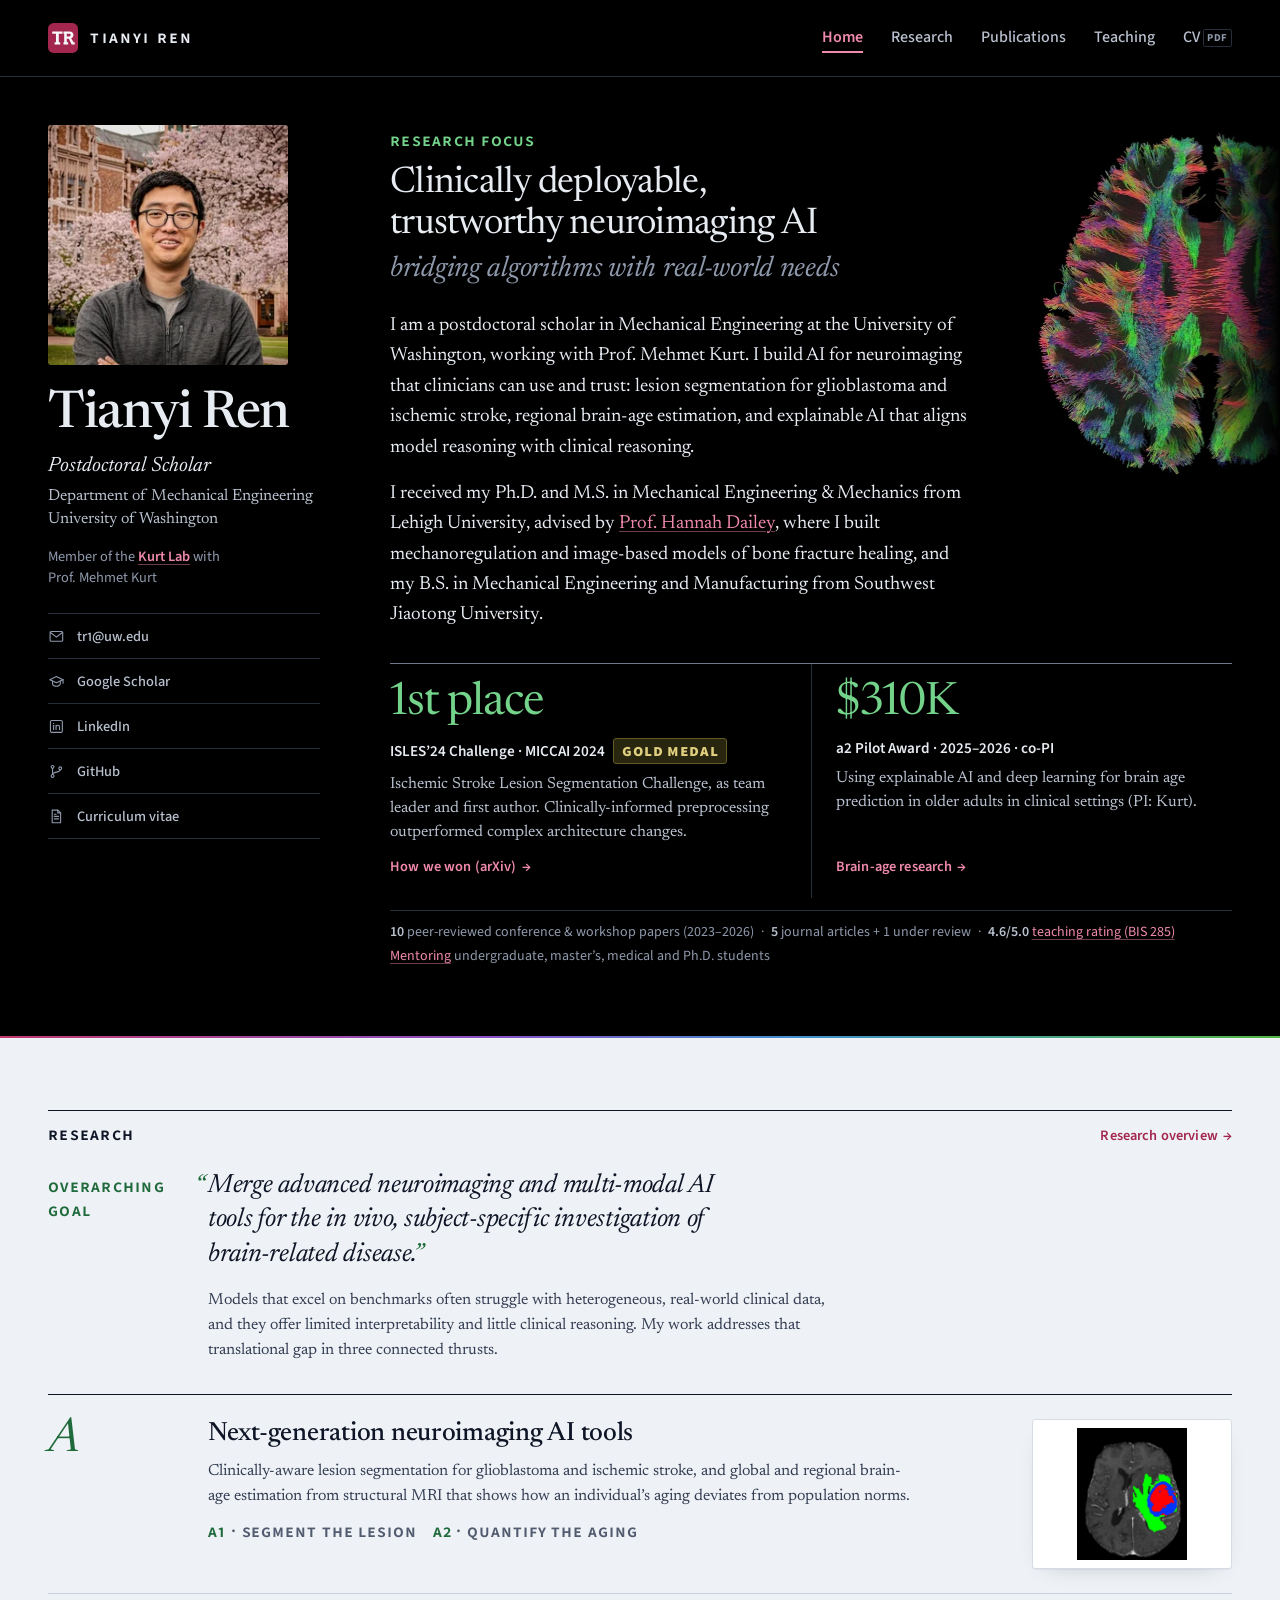
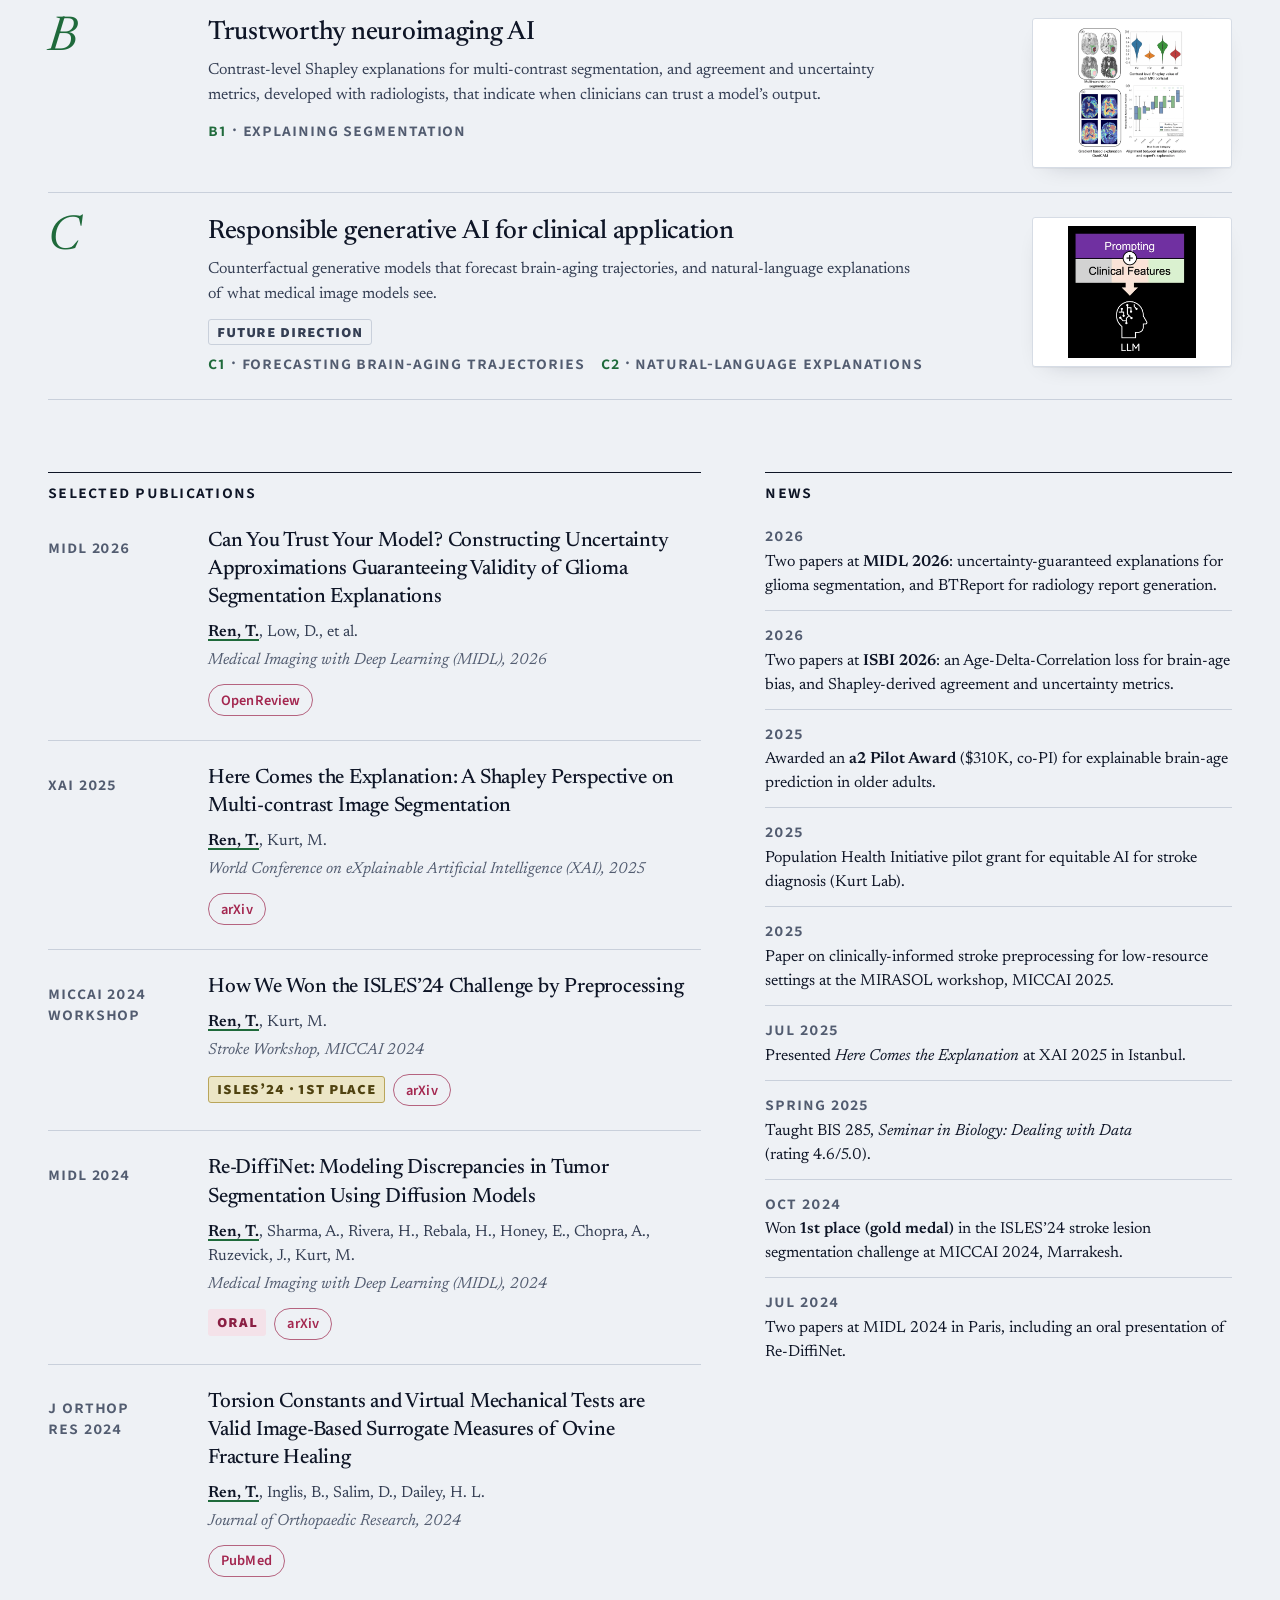
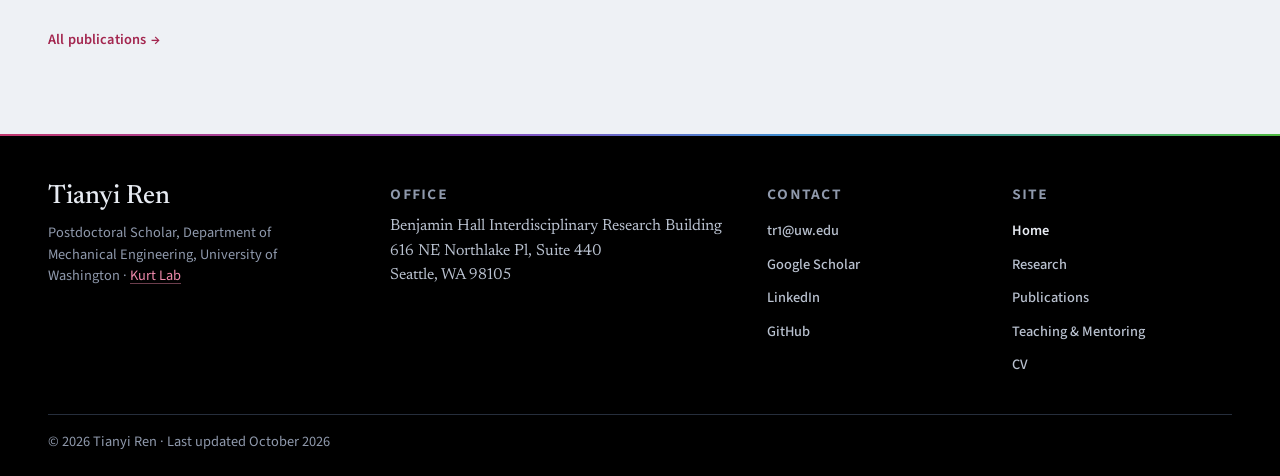
==== commit 9c1d280b: "Use paper figures, drop the overview diagram, and refine the bands Figures - Remove the research-ove" ====
--- a/index.html
+++ b/index.html
@@ -20,7 +20,7 @@
   <meta property="og:image:type" content="image/jpeg">
   <meta property="og:image:width" content="1200">
   <meta property="og:image:height" content="630">
-  <meta property="og:image:alt" content="Overview of Tianyi Ren’s research program: neuroimaging AI tools, model explainability, and responsible generative AI, applied to ischemic stroke, glioblastoma, and Alzheimer’s disease.">
+  <meta property="og:image:alt" content="Tianyi Ren, Postdoctoral Scholar, University of Washington: clinically deployable, trustworthy neuroimaging AI. Beside the text, a colorful diffusion-MRI tractography image of the brain’s white-matter fibers.">
   <meta property="profile:first_name" content="Tianyi">
   <meta property="profile:last_name" content="Ren">
   <meta name="twitter:card" content="summary_large_image">
@@ -186,16 +186,6 @@
         </div>
       </div>
 
-      <div class="gutter-row">
-        <figure class="gutter-row__body plate plate--side">
-          <div class="plate__card plate__card--marks">
-            <a class="plate__link" href="assets/img/research/overview.webp"><img src="assets/img/research/overview.webp" width="1400" height="835" loading="lazy" decoding="async"
-                 alt="Diagram of the research program in three panels: neuroimaging tools for brain-age estimation and lesion segmentation (A); model explainability, showing a saliency map and bars of MRI-contrast importance behind a segmentation (B); and responsible generative AI, with natural-language explanation and counterfactual question-and-answer examples (C). A side column lists the clinical applications: ischemic stroke, glioblastoma, and Alzheimer’s disease. Opens the full-size image."></a>
-          </div>
-          <figcaption><span class="plate__no">Fig. 1</span> Overview of my research program: neuroimaging AI tools (A), model explainability (B), and responsible generative AI (C), with clinical applications in ischemic stroke, glioblastoma, and Alzheimer’s disease.</figcaption>
-        </figure>
-      </div>
-
       <ol class="thrusts" role="list">
         <li class="thrust">
           <span class="thrust__letter" aria-hidden="true">A</span>
@@ -210,8 +200,8 @@
             </div>
           </div>
           <div class="thrust__thumb">
-            <img src="assets/img/research/thumb-lesion-segmentation.webp" width="422" height="347" loading="lazy" decoding="async"
-                 alt="Detail of the research overview figure, labeled Lesion Segmentation: a brain tumor segmentation overlaid in color on an MRI slice, and a stroke lesion outlined in red on another.">
+            <img src="assets/img/research/thumb-btreport-segmentation.webp" width="480" height="575" loading="lazy" decoding="async"
+                 alt="Glioma segmentation overlaid in color on a post-contrast MRI slice; detail of Figure 1 of BTReport (MIDL 2026).">
           </div>
         </li>
         <li class="thrust">
@@ -244,8 +234,8 @@
             </div>
           </div>
           <div class="thrust__thumb">
-            <img src="assets/img/research/thumb-counterfactual-aging.webp" width="468" height="354" loading="lazy" decoding="async"
-                 alt="Detail of the counterfactual brain-aging figure: generated MRI slices showing how the same brain would look at age 52 and at age 55.">
+            <img src="assets/img/research/thumb-btreport-llm.webp" width="480" height="493" loading="lazy" decoding="async"
+                 alt="Report-generation step of BTReport: a prompt plus clinical features feed a large language model; detail of Figure 1 of BTReport (MIDL 2026).">
           </div>
         </li>
       </ol>
--- a/assets/css/site.css
+++ b/assets/css/site.css
@@ -8,7 +8,12 @@
 
    Colour idea: "imaging bands". The palette is sampled from Tianyi's two
    brain-imaging artworks (assets/img/bg/): DTI magenta/crimson is the primary
-   accent, fiber green the secondary, olive the award colour. Body text sits
+   accent and is kept for links and other interactive things only; fiber green
+   is the secondary, for everything that only decorates or labels (figures,
+   kickers and labels, codes, letters, quote marks, rules on cards and
+   callouts), so a magenta word can always be clicked (the one exception is the
+   filled "Oral" badge, a pale magenta box that is never link-shaped). Olive is
+   the award colour. Body text sits
    on a cool blue-grey paper (light) or a deep blue-black (dark). The site
    header, the first block of every page (.band) and the footer are pure-black
    bands that look the same in both schemes; the artworks live only there,
@@ -16,12 +21,18 @@
 
    COMPONENT INDEX
    ---------------------------------------------------------------------------
-   1  Tokens ............ --paper --paper-2 --surface --paper-card --ink --ink-2
-                          --ink-3 --rule --rule-strong --accent --accent-hover
-                          --accent-wash --accent-ink --accent-2 --chip-line
-                          --gold-wash --gold-ink --gold-line --focus
-                          --band-* (the black bands) --spectrum
-                          --fs-* --sp-* --label-w --measure --page-max --gutter
+   1  Tokens ............ --paper --paper-2 --surface --paper-card
+                          --paper-card-line --ink --ink-2 --ink-3 --rule
+                          --rule-strong --accent --accent-hover --accent-wash
+                          --accent-ink --accent-2 --chip-line --gold-wash
+                          --gold-ink --gold-line --focus --plate-focus
+                          --selection --shadow
+                          --night-* (dark scheme + black bands) --band --band-2
+                          --spectrum --art-tract --art-tract-384 --art-dti
+                          --art-tract-ink-* --art-dti-ratio (artwork geometry)
+                          --font-* --fs-* --lh-* --sp-* --label-w --measure
+                          --page-max --gutter --profile-w --hero-gap --toc-w
+                          --radius(-lg) --hair --tap
    2  Base .............. element defaults, links, focus ring
    3  Utilities ......... .visually-hidden .skip-link .label .label--accent
                           .meta .lede .text-link(.arrow) .icon .nowrap
@@ -50,10 +61,11 @@
    12 Motion, forced colours, print
    Breakpoints: 40rem (640px) small tablet · 46rem (736px) one-line header ·
    60rem (960px) desktop · 64rem (1024px) 7/5 split · 80rem (1280px) the home
-   band gets a third (artwork) zone. Sticky TOC needs min-width 60rem AND
+   artwork moves beside the headline + bio. Sticky TOC needs min-width 60rem AND
    min-height 32rem (it scrolls inside itself if taller than the window).
    Dark tokens and the black bands apply on screen only, so print is always
-   light, ink-friendly and image-free.
+   light, ink-friendly and image-free. Forced colours and prefers-contrast: more
+   hide the artworks.
    ========================================================================== */
 
 /* ---------- 1. Tokens ---------------------------------------------------- */
@@ -65,7 +77,6 @@
   --font-sans: "Source Sans 3", "Source Sans Pro", -apple-system, BlinkMacSystemFont, "Segoe UI", Helvetica, Arial, sans-serif;
 
   /* Type scale */
-  --fs-xs: 0.8125rem;    /* tiny UI (nav tag) */
   --fs-sm: 0.9rem;       /* meta, chips */
   --fs-md: 1rem;         /* compact text (news, lists) */
   --fs-caps: 1.125rem;   /* small-caps labels: all-small-caps renders at ~70% of this */
@@ -89,13 +100,13 @@
   --sp-6: 2rem;
   --sp-7: 3rem;
   --sp-8: 4.5rem;
-  --sp-9: 6rem;
 
   /* Layout */
   --page-max: 75rem;                     /* content width (gutters added outside) */
   --gutter: clamp(1rem, 4vw, 3rem);      /* page side padding: 16px on phones */
   --measure: 68ch;                       /* long-form line length */
   --profile-w: 17rem;                    /* home profile column */
+  --hero-gap: clamp(3rem, 5.5vw, 5.5rem); /* profile column → text (home band, footer) */
   --label-w: 6rem;                       /* shared hanging gutter (letters, dates, venues, facet labels) */
   --toc-w: 13rem;
   --radius: 3px;
@@ -113,11 +124,11 @@
   --ink-3: #525c70;          /* 5.9:1 (5.4:1 on paper-2) */
   --rule: #c9d0db;
   --rule-strong: #0e1526;
-  --accent: #a3264f;         /* DTI crimson (from #a73a56), 6.3:1 (5.7:1 on paper-2) */
+  --accent: #a3264f;         /* DTI crimson (from #a73a56), 6.3:1 (5.7:1 on paper-2): links, interactive things */
   --accent-hover: #7c1b3c;   /* 8.9:1 */
   --accent-wash: #f4e2e9;
   --accent-ink: #8a1f43;     /* 7.2:1 on wash */
-  --accent-2: #1f6a3b;       /* fiber green (from #2f7948), 5.8:1 (5.3:1 on paper-2) */
+  --accent-2: #1f6a3b;       /* fiber green (from #2f7948), 5.8:1 (5.3:1 on paper-2): non-interactive accents */
   --chip-line: #b5637f;      /* chip outline: a softer crimson, 3.7:1 */
   --gold-wash: #ece6c6;      /* ISLES'24 award badge only: olive (from #87783e) */
   --gold-ink: #4f4210;       /* 7.9:1 on gold wash */
@@ -125,82 +136,105 @@
   --paper-card: #ffffff;     /* figure plates: figures are drawn on white */
   --paper-card-line: #d6dce5;
   --focus: #a3264f;
+  --plate-focus: #a3264f;    /* focus ring drawn ON a light figure plate (both schemes): 7.1:1 on white, 5.8:1 on the dark-scheme plate */
   --selection: #f0cfdc;
   --shadow: 0 1px 0 rgba(14, 21, 38, 0.04), 0 8px 24px -16px rgba(14, 21, 38, 0.3);
 
-  /* Black imaging bands (header, first block of each page, footer): identical in
-     both schemes. The artworks sit on pure #000, so the band is pure #000 too. */
+  /* Night palette: defined once, read by BOTH the dark scheme (below) and the black
+     bands (header, first block of each page, footer), which look the same in both
+     schemes. Ratios: on --night-paper / on the band's pure black. */
+  --night-paper: #0b0f17;
+  --night-paper-2: #141a25;
+  --night-surface: #161c28;
+  --night-ink: #e7ebf2;          /* 16.0:1 / 17.6:1 */
+  --night-ink-2: #b9c1cf;        /* 10.6:1 / 11.6:1 */
+  --night-ink-3: #8f99ac;        /* 6.7:1 / 7.3:1 (6.4:1 on --band-2) */
+  --night-rule: #262e3c;
+  --night-rule-strong: #6d788d;  /* 4.3:1 / 4.7:1 */
+  --night-accent: #f08aac;       /* 8.2:1 / 8.9:1 */
+  --night-accent-hover: #ffb3cc;
+  --night-accent-wash: #33141f;
+  --night-accent-ink: #ffa8c5;   /* 9.3:1 on wash; also the focus ring */
+  --night-accent-2: #74d38a;     /* 10.4:1 / 11.4:1 */
+  --night-chip-line: #9a5370;    /* 3.5:1 / 3.9:1 */
+  --night-gold-wash: #29260f;
+  --night-gold-ink: #e0cf7e;     /* 9.7:1 on gold wash */
+  --night-gold-line: #645a26;
+  --night-selection: #4f1c31;
+
+  /* Black imaging bands: the artworks sit on pure #000, so the band is pure #000 too */
   --band: #000000;
-  --band-2: #11141b;         /* hover / photo placeholder inside a band */
-  --band-ink: #f2f4f8;       /* 19.1:1 on #000 */
-  --band-ink-2: #c4cad6;     /* 12.8:1 */
-  --band-ink-3: #959eb0;     /* 7.8:1 (6.8:1 on band-2) */
-  --band-rule: #2a303c;
-  --band-rule-strong: #5c6578; /* 3.6:1 */
-  --band-accent: #f17aa3;    /* bright DTI magenta, 8.1:1 */
-  --band-accent-hover: #ffb0cb;
-  --band-accent-wash: #33121f;
-  --band-accent-ink: #ffa3c2; /* 9.0:1 on accent wash */
-  --band-accent-2: #6fd486;  /* fiber green (from #4eb941), 11.4:1 */
-  --band-chip-line: #9a5370; /* 3.9:1 */
-  --band-gold-wash: #2b2710;
-  --band-gold-ink: #e3d27f;  /* 9.9:1 on gold wash */
-  --band-gold-line: #6b6128;
-  --band-selection: #5b1f37;
+  --band-2: #11141b;             /* hover / photo placeholder inside a band */
   /* Hairline that closes each band: magenta → violet → fiber green, as in the tractography */
   --spectrum: linear-gradient(90deg, #c2386f 0%, #8a4fc4 38%, #3f8fd0 62%, #4eb941 100%);
+
+  /* Background artworks (decorative, black ground). See sections 5-6 for where they are
+     drawn. To swap one, change its url() and keep the file on pure black. The layout also
+     depends on each file's geometry, given in the lines after the url()s: a replacement with
+     the same proportions and the brain framed the same way needs no other change; otherwise
+     re-measure those numbers (README, "Change a background image"). */
+  --art-tract: url("../img/bg/brain-tractography.webp");          /* 768 x 927 native */
+  --art-tract-384: url("../img/bg/brain-tractography-384.webp");  /* 384 x 464, half size: 1x screens under 40rem */
+  --art-dti: url("../img/bg/brain-dti-structural.webp");          /* 446 x 488 native */
+  /* Tractography: the brain's bounding box (pixels brighter than black), each as a fraction
+     of the file's WIDTH: left edge 56/768, top edge 128/768, width 659/768 */
+  --art-tract-ink-x: 0.073;
+  --art-tract-ink-y: 0.1667;
+  --art-tract-ink-w: 0.858;
+  --art-dti-ratio: 446 / 488;    /* DTI file: width / height (the specimen is centred in it, inside a thin black margin) */
 }
 
 @media screen and (prefers-color-scheme: dark) {
   :root {
-    /* Colour — dark: deep blue-black base, brighter magenta + green */
-    --paper: #0b0f17;
-    --paper-2: #141a25;
-    --surface: #161c28;
-    --ink: #e7ebf2;          /* 16.0:1 */
-    --ink-2: #b9c1cf;        /* 10.6:1 */
-    --ink-3: #8f99ac;        /* 6.7:1 (6.1:1 on paper-2) */
-    --rule: #262e3c;
-    --rule-strong: #6d788d;    /* 4.3:1 */
-    --accent: #f08aac;       /* 8.2:1 */
-    --accent-hover: #ffb3cc;
-    --accent-wash: #33141f;
-    --accent-ink: #ffa8c5;   /* 9.3:1 on wash */
-    --accent-2: #74d38a;     /* 10.4:1 */
-    --chip-line: #9a5370;     /* 3.5:1 */
-    --gold-wash: #29260f;
-    --gold-ink: #e0cf7e;     /* 9.7:1 on gold wash */
-    --gold-line: #645a26;
+    /* Colour — dark: the night palette on a deep blue-black base */
+    --paper: var(--night-paper);
+    --paper-2: var(--night-paper-2);
+    --surface: var(--night-surface);
+    --ink: var(--night-ink);
+    --ink-2: var(--night-ink-2);
+    --ink-3: var(--night-ink-3);
+    --rule: var(--night-rule);
+    --rule-strong: var(--night-rule-strong);
+    --accent: var(--night-accent);
+    --accent-hover: var(--night-accent-hover);
+    --accent-wash: var(--night-accent-wash);
+    --accent-ink: var(--night-accent-ink);
+    --accent-2: var(--night-accent-2);
+    --chip-line: var(--night-chip-line);
+    --gold-wash: var(--night-gold-wash);
+    --gold-ink: var(--night-gold-ink);
+    --gold-line: var(--night-gold-line);
     --paper-card: #e4e8ee;   /* cool off-white plate: no glare, figure stays legible */
     --paper-card-line: #e4e8ee;
-    --focus: #ffa8c5;
-    --selection: #4f1c31;
+    --focus: var(--night-accent-ink);
+    --selection: var(--night-selection);
     --shadow: 0 1px 0 rgba(0, 0, 0, 0.3), 0 10px 30px -18px rgba(0, 0, 0, 0.8);
   }
 }
 
-/* Inside a black band every component reads the band tokens (screen only: print stays light) */
+/* Inside a black band every component reads the night palette on pure black
+   (screen only: print stays light) */
 @media screen {
   .band, .site-header, .site-footer {
     --paper: var(--band);
     --paper-2: var(--band-2);
     --surface: var(--band-2);
-    --ink: var(--band-ink);
-    --ink-2: var(--band-ink-2);
-    --ink-3: var(--band-ink-3);
-    --rule: var(--band-rule);
-    --rule-strong: var(--band-rule-strong);
-    --accent: var(--band-accent);
-    --accent-hover: var(--band-accent-hover);
-    --accent-wash: var(--band-accent-wash);
-    --accent-ink: var(--band-accent-ink);
-    --accent-2: var(--band-accent-2);
-    --chip-line: var(--band-chip-line);
-    --gold-wash: var(--band-gold-wash);
-    --gold-ink: var(--band-gold-ink);
-    --gold-line: var(--band-gold-line);
-    --focus: var(--band-accent-ink);
-    --selection: var(--band-selection);
+    --ink: var(--night-ink);
+    --ink-2: var(--night-ink-2);
+    --ink-3: var(--night-ink-3);
+    --rule: var(--night-rule);
+    --rule-strong: var(--night-rule-strong);
+    --accent: var(--night-accent);
+    --accent-hover: var(--night-accent-hover);
+    --accent-wash: var(--night-accent-wash);
+    --accent-ink: var(--night-accent-ink);
+    --accent-2: var(--night-accent-2);
+    --chip-line: var(--night-chip-line);
+    --gold-wash: var(--night-gold-wash);
+    --gold-ink: var(--night-gold-ink);
+    --gold-line: var(--night-gold-line);
+    --focus: var(--night-accent-ink);
+    --selection: var(--night-selection);
     color-scheme: dark;
     background-color: var(--paper);
     color: var(--ink);
@@ -293,12 +327,13 @@
 }
 
 .skip-link {
+  --focus: var(--night-ink);        /* its ring also lands on the black header: near-white, 17.6:1 */
   position: absolute;
   left: var(--sp-4);
   top: var(--sp-3);
   z-index: 100;
   padding: 0.7rem var(--sp-4);
-  background: var(--band-accent);   /* lands on the black header: magenta stands out in both schemes */
+  background: var(--night-accent);  /* lands on the black header: magenta stands out in both schemes */
   color: var(--band);
   font-family: var(--font-sans);
   font-size: var(--fs-sm);
@@ -322,7 +357,7 @@
   line-height: 1.3;
   color: var(--ink-3);
 }
-.label--accent { color: var(--accent); }
+.label--accent { color: var(--accent-2); }   /* a label, not a link: fiber green */
 
 .meta {
   font-family: var(--font-sans);
@@ -474,12 +509,21 @@
 }
 
 /* Black imaging band: the first block of every page (home hero, inner page header).
-   <section class="hero band band--tract">…</section> · <header class="page-header band band--dti">…</header>
-   It looks the same in light and dark (it reads the --band-* tokens, see section 1). The artwork
-   is the band's ::before, a CSS background (decorative, never content); its black ground
-   melts into the band, and a mask fades whatever edge the band or window crops. */
+   It looks the same in light and dark (it reads the night palette, see section 1). The
+   artwork is a CSS background on a pseudo-element (decorative, never content); its black
+   ground melts into the band, and a mask fades whatever edge the band or window crops.
+   The art files are tokens (--art-tract, --art-dti in section 1): swap them there.
+
+   A NEW INNER PAGE: copy this as the first thing inside <main class="page" …> (kicker optional):
+     <header class="page-header band band--dti">
+       <p class="page-header__kicker label label--accent">Short kicker</p>
+       <h1 class="page-header__title">Page title</h1>
+       <p class="page-header__dek">One or two sentences about the page.</p>
+     </header>
+   The home page uses <section class="hero band band--tract" …> (section 6). */
 .page > .band {
-  --band-pad: max(var(--gutter), (100% - var(--page-max)) / 2);
+  --band-pad: max(var(--gutter), (100% - var(--page-max)) / 2);    /* padding: % of the page width */
+  --bleed: max(var(--gutter), (100vw - var(--page-max)) / 2);      /* the same distance, usable inside the band */
   position: relative;
   isolation: isolate;
   overflow-x: clip;             /* an artwork may bleed off the window edge; never scrolls sideways */
@@ -493,8 +537,8 @@
   background: no-repeat center / contain;
   pointer-events: none;
 }
-.band--tract::before { background-image: url("../img/bg/brain-tractography.webp"); }
-.band--dti::before { background-image: url("../img/bg/brain-dti-structural.webp"); }
+.band--tract::before { background-image: var(--art-tract); }
+.band--dti::before { background-image: var(--art-dti); }
 /* Spectral hairline closing the band (decorative) */
 .band::after {
   content: "";
@@ -634,7 +678,8 @@
 .contact .icon { width: 1.05rem; height: 1.05rem; color: var(--ink-3); transition: color 0.15s ease; }
 .contact a:hover .icon { color: var(--accent); }
 
-/* Intro (right column) */
+/* Intro (right column). A size container, so the highlights can follow its width. */
+.intro { container: intro / inline-size; }
 .intro__kicker { margin-bottom: var(--sp-3); }
 .intro__title {
   font-size: clamp(1.6rem, 1.25rem + 1.4vw, 2.3rem);
@@ -669,7 +714,7 @@
   font-weight: 400;
   line-height: 1;
   letter-spacing: -0.025em;
-  color: var(--accent);
+  color: var(--accent-2);      /* fiber green: a figure, not a link (bright on the band, darker on paper) */
   font-variant-numeric: lining-nums proportional-nums;
   white-space: nowrap;
 }
@@ -693,8 +738,17 @@
   color: var(--ink-2);
 }
 .highlight .text-link { margin-top: auto; align-self: flex-start; }
-
-/* Quiet one-line readout under the highlights */
+/* Two cells only when each is wide enough for "ISLES’24 Challenge · MICCAI 2024" and its badge
+   on one line (about 20rem of text); a narrower intro (small tablets, 60-69rem laptops) stacks
+   them, instead of wrapping the badge and leaving a tall gap in the other cell */
+@container intro (min-width: 44rem) {
+  .highlights { grid-template-columns: repeat(2, minmax(0, 1fr)); }
+  .highlight { padding-right: var(--sp-5); }
+  .highlight + .highlight { border-top: 0; border-left: var(--hair) solid var(--rule); padding-left: var(--sp-5); padding-right: 0; }
+}
+
+/* Quiet one-line readout under the highlights. It stays inside the black band on phones too:
+   moving it below the band's hairline would need the markup reordered (or fragile paint tricks). */
 .readout {
   list-style: none;
   margin-top: var(--sp-3);
@@ -715,12 +769,22 @@
   .profile { grid-template-columns: 8rem minmax(0, 1fr); column-gap: var(--sp-5); }
   .contact { grid-template-columns: repeat(3, minmax(0, 1fr)); }
   .contact li:first-child { grid-column: auto; }
-  .highlights { grid-template-columns: repeat(2, minmax(0, 1fr)); }
-  .highlight { padding-right: var(--sp-5); }
-  .highlight + .highlight { border-top: 0; border-left: var(--hair) solid var(--rule); padding-left: var(--sp-5); padding-right: 0; }
-  /* Every item starts with a "·"; the list is shifted left by one separator width and
-     that strip is clipped, so no line ever starts with a stray dot when the row wraps */
-  .readout { flex-direction: row; flex-wrap: wrap; column-gap: 0; margin-left: -1.2em; clip-path: inset(0 0 0 1.2em); }
+  /* Every item starts with a "·" in a 1.2em box; the list is shifted left by that width and
+     the strip holding the line-start dots is clipped, so no line ever starts with a stray dot
+     when the row wraps. The clip stops at 0.75em (the dot is drawn at 0.6em) and reaches
+     0.5rem beyond the other three sides, so a link's focus ring (5px outside it) is never cut,
+     even on a link that starts a wrapped line. The top rule is drawn from 1.2em by ::before
+     (a border, so it also shows in forced colours and print), lining up with the highlights. */
+  .readout {
+    position: relative;
+    flex-direction: row;
+    flex-wrap: wrap;
+    column-gap: 0;
+    margin-left: -1.2em;
+    border-top: 0;
+    clip-path: inset(-0.5rem -0.5rem -0.5rem 0.75em);
+  }
+  .readout::before { content: ""; position: absolute; top: 0; left: 1.2em; right: 0; border-top: var(--hair) solid var(--rule); }
   .readout li { white-space: nowrap; }
   .readout li::before { content: "·"; display: inline-block; width: 1.2em; text-align: center; color: var(--ink-3); }
 }
@@ -728,7 +792,7 @@
 @media (min-width: 60rem) {
   .hero {
     grid-template-columns: var(--profile-w) minmax(0, 1fr);
-    column-gap: clamp(3rem, 5.5vw, 5.5rem);
+    column-gap: var(--hero-gap);
     align-items: start;
   }
   .hero::before { grid-column: 1 / -1; }
@@ -740,47 +804,85 @@
   .intro { padding-top: var(--sp-1); }
 }
 
-/* Home band artwork (tractography). Phones to small laptops: a full-bleed window across the
-   top of the band, the fibers fading down into the black behind the name. From 80rem: a third
-   zone on the right; the image bleeds off the window edge and fades in from the left, so
-   no text ever sits on it. Never shown above 0.8x its native 768x927 px. */
+/* Home band artwork (tractography, native 768x927; where the brain sits in the file is given by
+   the --art-tract-ink-* tokens in section 1). Never shown above 0.75x native.
+   Phones and tablets: a full-bleed strip across the top of the band showing the frontal lobes,
+   fading out before the name. It is capped by the window height too (9.5rem on phones and
+   landscape phones), so the name, role and photo stay in the first screen.
+   60-80rem (two-column hero): a shorter strip, centred over the intro column.
+   From 80rem: it sits to the RIGHT of the headline + bio only (.intro::before, in the intro's
+   own grid), a clear gutter away from the text, top-aligned with the kicker and always its
+   full height. Where the window is wide enough the whole brain shows; on narrower laptops it
+   runs off the window edge and fades out over the last 4rem instead of being sliced. */
 .band--tract::before {
   --art-w: clamp(23rem, 62vw, 36rem);              /* 368-576 px: 0.48x-0.75x native */
-  height: clamp(11rem, 33vw, 17rem);
-  margin: calc(-1 * var(--sp-6)) calc(-1 * var(--band-pad)) calc(-1 * var(--sp-4));
+  height: clamp(9.5rem, min(26vw, 30vh), 15rem);
+  margin: calc(-1 * var(--sp-6)) calc(-1 * var(--bleed)) calc(-1 * var(--sp-3));
   background-size: var(--art-w) auto;
-  /* frontal lobes just below the header (the image's own black top margin is 16.7% of its width) */
-  background-position: center calc(var(--art-w) * -0.13);
-  -webkit-mask-image: linear-gradient(to bottom, #000 40%, transparent 97%);
-  mask-image: linear-gradient(to bottom, #000 40%, transparent 97%);
+  /* frontal lobes 1rem below the header */
+  background-position: center calc(var(--sp-4) - var(--art-w) * var(--art-tract-ink-y));
+  -webkit-mask-image: linear-gradient(to bottom, #000 30%, transparent 100%);
+  mask-image: linear-gradient(to bottom, #000 30%, transparent 100%);
+}
+/* Under 40rem the strip is at most 24rem (384 px) wide: 1x screens take the half-size file,
+   2x/3x phones keep the full one (384 CSS px = 768 device px), so it is never upscaled */
+@media (max-width: 39.99rem) {
+  .band--tract::before { --art-w: clamp(23rem, 62vw, 24rem); }
+}
+@supports (background-image: image-set(url("x.webp") 1x)) {
+  @media (max-width: 39.99rem) {
+    .band--tract::before { background-image: image-set(var(--art-tract-384) 1x, var(--art-tract) 2x); }
+  }
 }
 @media (min-width: 60rem) {
-  .band--tract::before { margin-top: calc(-1 * var(--sp-7)); }
+  /* Two-column hero: a shorter strip (the content starts sooner), the brain centred over the
+     intro column instead of the window: 50% centres it in the strip, which spans the band, and
+     half the profile column + gap moves it to the intro column's centre */
+  .band--tract::before {
+    --art-w: 26rem;                                /* 416 px: 0.54x native */
+    height: 11rem;
+    margin-top: calc(-1 * var(--sp-7));
+    background-position: calc(50% + (var(--profile-w) + var(--hero-gap)) / 2) calc(var(--sp-4) - var(--art-w) * var(--art-tract-ink-y));
+    -webkit-mask-image: linear-gradient(to bottom, #000 45%, transparent 100%);
+    mask-image: linear-gradient(to bottom, #000 45%, transparent 100%);
+  }
 }
 @media (min-width: 80rem) {
-  .hero.band {
-    --intro-w: 31rem;
-    grid-template-columns: var(--profile-w) minmax(0, var(--intro-w)) minmax(0, 1fr);
+  .band--tract::before { display: none; }          /* the strip gives way to the side artwork */
+  .band--tract .intro {
+    --intro-text: clamp(37rem, 100vw - 43rem, 40rem);   /* headline + bio measure: 40rem from 1328px, 37rem at 1280px */
+    display: grid;
+    grid-template-columns: minmax(0, var(--intro-text)) minmax(0, 1fr);
+    align-content: start;
   }
-  .band--tract::before {
-    /* The brain (86% of the image width, starting 7.3% in) begins one gap after the intro
-       column and ends 2rem short of the window edge; capped at 0.72x native (552 px). */
-    --brain-x: calc(var(--band-pad) + var(--profile-w) + clamp(3rem, 5.5vw, 5.5rem) + var(--intro-w) + var(--sp-6));
-    --art-w: min(34.5rem, (100% - var(--brain-x) - 2rem) / 0.86);
-    grid-area: auto;
-    position: absolute;
-    z-index: -1;
-    top: 44%;
-    left: calc(var(--brain-x) - var(--art-w) * 0.073);
-    width: var(--art-w);
-    height: auto;
-    aspect-ratio: 768 / 927;
-    margin: 0;
-    transform: translateY(-50%);
-    background-size: 100% auto;
-    background-position: center top;
-    -webkit-mask-image: none;
-    mask-image: none;
+  .band--tract .intro > * { grid-column: 1; }
+  .band--tract .intro > .highlights,
+  .band--tract .intro > .readout { grid-column: 1 / -1; }
+  .band--tract .intro::before {
+    /* The box runs from the end of the bio measure to the window edge (--art-v wide), from the
+       kicker to the end of the bio, and on into the black gap above the highlights. The brain
+       starts --art-gx after the text and sits level with the kicker. --art-w is the size that
+       leaves --art-fade clear at the window edge, held between 24rem (0.5x) and 32rem
+       (0.67x, whose brain, 454px tall, still ends above the bio's last line). */
+    --art-gx: 3.5rem;
+    --art-fade: 4rem;
+    --art-v: calc(100vw - var(--bleed) - var(--profile-w) - var(--hero-gap) - var(--intro-text));
+    --art-w: clamp(24rem, (var(--art-v) - var(--art-gx) - var(--art-fade)) / var(--art-tract-ink-w), 32rem);
+    content: "";
+    grid-column: 2;
+    grid-row: 1 / span 3;
+    margin-right: calc(-1 * var(--bleed));
+    margin-bottom: calc(-1 * var(--sp-6));
+    background: var(--art-tract) no-repeat;
+    background-size: var(--art-w) auto;
+    background-position: calc(var(--art-gx) - var(--art-w) * var(--art-tract-ink-x)) calc(var(--sp-1) - var(--art-w) * var(--art-tract-ink-y));
+    pointer-events: none;
+    /* fade out at the window edge (only reaches the brain when it does not fit) and, as a
+       safety net, in the gap above the highlights */
+    -webkit-mask-image: linear-gradient(to left, transparent, #000 var(--art-fade)), linear-gradient(to bottom, #000 calc(100% - var(--sp-6)), transparent);
+    -webkit-mask-composite: source-in;
+    mask-image: linear-gradient(to left, transparent, #000 var(--art-fade)), linear-gradient(to bottom, #000 calc(100% - var(--sp-6)), transparent);
+    mask-composite: intersect;
   }
 }
 
@@ -796,8 +898,8 @@
   max-width: 34ch;
   text-wrap: balance;
 }
-.goal__quote p::before { content: "\201C"; position: absolute; margin-left: -0.5em; color: var(--accent); }
-.goal__quote p::after { content: "\201D"; color: var(--accent); }
+.goal__quote p::before { content: "\201C"; position: absolute; margin-left: -0.5em; color: var(--accent-2); }
+.goal__quote p::after { content: "\201D"; color: var(--accent-2); }
 .goal__note { margin-top: var(--sp-4); max-width: 40rem; color: var(--ink-2); font-size: var(--fs-md); line-height: 1.55; }
 
 /* Research thrust rows: whole row is one link (stretched link), letter hangs in the gutter */
@@ -826,7 +928,7 @@
   font-style: italic;
   font-weight: 400;
   line-height: 1;
-  color: var(--accent);
+  color: var(--accent-2);
 }
 .thrust__title { font-size: var(--fs-xl); font-weight: 500; line-height: 1.2; }
 .thrust__link { color: var(--ink); text-decoration: none; }
@@ -902,6 +1004,9 @@
 /* The image links to its own file, so phone readers can open it full size and zoom:
    <a class="plate__link" href="assets/img/research/x.webp"><img …></a> */
 .plate__link { display: block; cursor: zoom-in; }
+/* The plate stays light in the dark scheme, so its focus ring uses the plate's own dark
+   crimson (>= 5.8:1 on the plate in both schemes) instead of the scheme's light pink */
+.plate__card { --focus: var(--plate-focus); }
 .plate figcaption {
   margin-top: var(--sp-3);
   max-width: 40rem;
@@ -1013,7 +1118,7 @@
   color: var(--ink);
   font-weight: 600;
   text-decoration: underline;
-  text-decoration-color: var(--accent);
+  text-decoration-color: var(--accent-2);   /* not a link: a green underline, never a magenta one */
   text-decoration-thickness: 1.5px;
   text-underline-offset: 0.2em;
 }
@@ -1121,28 +1226,45 @@
 @media (min-width: 60rem) { .page-header { margin-bottom: var(--sp-8); } }
 
 /* Inner-page band artwork (DTI | structural slice, native 446x488 px).
-   Phones: a small plate floated top-right; the kicker and title wrap beside it.
+   Phones: a two-column grid; the specimen sits beside the kicker + title only, and the
+   dek and links run full width below it (so the dek never starts with a short line).
+   Any height the specimen has beyond the kicker + title goes below the title, so the
+   kicker always stays one --sp-3 above it.
    From 40rem: its own zone at the right of the content column (the text column
-   gives way), centred in the band, never larger than 0.8x native. */
-.band--dti { display: flow-root; }
-.band--dti::before {
-  float: right;
-  width: clamp(7.5rem, 34vw, 10.5rem);
-  aspect-ratio: 446 / 488;
-  margin: calc(-1 * var(--sp-4)) calc(-1 * var(--sp-2)) var(--sp-2) var(--sp-3);
+   gives way), centred in the band, never larger than 0.8x native. The text is top-aligned
+   and a page without a kicker keeps the kicker's line empty, so the title sits at the same
+   height on every inner page. */
+.band--dti::before { aspect-ratio: var(--art-dti-ratio); }
+@media (max-width: 39.99rem) {
+  .band--dti {
+    display: grid;
+    grid-template-columns: minmax(0, 1fr) auto;
+    column-gap: var(--sp-4);
+    align-items: start;
+  }
+  .band--dti > * { grid-column: 1 / -1; }
+  .band--dti > .page-header__kicker,
+  .band--dti > .page-header__title { grid-column: 1; }
+  .band--dti::before {
+    grid-column: 2;
+    grid-row: 1 / span 2;                          /* beside the kicker + title */
+    width: clamp(6.5rem, 28vw, 9rem);              /* 104-144 px: 0.23x-0.32x native */
+    margin: calc(-1 * var(--sp-2)) calc(-1 * var(--sp-2)) 0 0;
+  }
+  .band--dti:has(> .page-header__kicker) { grid-template-rows: auto 1fr; }   /* spare height goes below the (top-aligned) title */
+  /* no kicker (Publications, Teaching): the specimen sits beside the title, centred on it */
+  .band--dti:not(:has(> .page-header__kicker))::before { grid-row: 1; }
+  .band--dti:not(:has(> .page-header__kicker)) > .page-header__title { align-self: center; }
 }
 @media (min-width: 40rem) {
   .page > .band--dti {
-    --art-w: clamp(13rem, 25vw, 22.3rem);
+    --art-w: clamp(9.5rem, 24vw, 22.3rem);    /* 154-357 px: never above native; leaves the 399px Research kicker one line from 640px */
     padding-right: calc(var(--band-pad) + var(--art-w) + var(--sp-6));
-    min-height: calc(var(--art-w) * 1.1 + var(--sp-6));
-    /* a short header (e.g. Teaching) centres on the artwork instead of leaving a black void below */
-    display: flex;
-    flex-direction: column;
-    justify-content: center;
+    min-height: calc(var(--art-w) / (var(--art-dti-ratio)) + var(--sp-6));
   }
+  /* no kicker (Publications, Teaching): keep its line (label line-height 1.3 + its margin) */
+  .band--dti > .page-header__title:first-child { margin-top: calc(var(--fs-caps) * 1.3 + var(--sp-3)); }
   .band--dti::before {
-    float: none;
     position: absolute;
     z-index: -1;
     top: 50%;
@@ -1153,8 +1275,6 @@
   }
 }
 .page-header__kicker { margin-bottom: var(--sp-3); }
-/* Kickers inside a band take the fiber green of the artworks */
-.band .label--accent { color: var(--accent-2); }
 /* A ruled section head straight after the page header would draw a second rule: drop it */
 .page-header + .section { margin-top: 0; }
 .page-header + .section > .section__head:first-child { border-top: 0; padding-top: 0; }
@@ -1168,9 +1288,13 @@
 .page-header__dek {
   margin-top: var(--sp-4);
   max-width: 42rem;
+  text-wrap: balance;           /* phones: even lines, no one-word last line (beyond 6 lines Chromium falls back to normal wrapping) */
   font-size: var(--fs-lg);
   line-height: 1.5;
   color: var(--ink-2);
+}
+@media (min-width: 40rem) {
+  .page-header__dek { text-wrap: pretty; }   /* wider screens: balance would break hyphenated words such as "brain-age" */
 }
 .page-header__meta {
   list-style: none;
@@ -1253,7 +1377,7 @@
 .prose li::marker { color: var(--ink-3); }
 .prose blockquote {
   padding-left: var(--sp-5);
-  border-left: 2px solid var(--accent);
+  border-left: 2px solid var(--accent-2);
   font-style: italic;
   color: var(--ink-2);
 }
@@ -1265,7 +1389,7 @@
   letter-spacing: -0.02em;
   line-height: 1.12;
 }
-.thrust-head__letter { margin-right: 0.12em; font-style: italic; color: var(--accent); font-size: 1.35em; line-height: 0.9; }
+.thrust-head__letter { margin-right: 0.12em; font-style: italic; color: var(--accent-2); font-size: 1.35em; line-height: 0.9; }
 .thrust-head__badge { margin-left: var(--sp-2); vertical-align: 0.3em; letter-spacing: 0.05em; }
 
 /* Sub-thrust heading: "A1 · Segment the lesion" + optional italic dek */
@@ -1295,7 +1419,7 @@
   font-variant-caps: all-small-caps;
   letter-spacing: 0.06em;
   line-height: 1.15;          /* same as the other gutter labels */
-  color: var(--accent);
+  color: var(--accent-2);
 }
 .facet > dd { margin-top: var(--sp-1); }
 .facet > dd > * + * { margin-top: 0.8em; }
@@ -1313,14 +1437,14 @@
 .callout {
   padding: var(--sp-4) var(--sp-5);
   background: var(--paper-2);
-  border-left: 2px solid var(--accent);
+  border-left: 2px solid var(--accent-2);
   border-radius: 0 var(--radius) var(--radius) 0;
   font-size: var(--fs-md);
   line-height: 1.55;
   color: var(--ink-2);
 }
 .callout > * { max-width: var(--measure); }
-.callout__label { margin-bottom: var(--sp-1); color: var(--accent); }
+.callout__label { margin-bottom: var(--sp-1); color: var(--accent-2); }
 
 /* Funding line under a research section: <p class="support"><span class="support__label">Support</span> …</p>
    The label runs in, so short and long lines read the same way. */
@@ -1339,7 +1463,7 @@
   font-variant-caps: all-small-caps;
   letter-spacing: 0.06em;
   font-size: 1.08em;
-  color: var(--accent);
+  color: var(--accent-2);
 }
 
 /* Funding list (.grant shares the gutter grid; the gutter holds the years) */
@@ -1355,7 +1479,8 @@
   color: var(--ink-2);
   font-variant-numeric: lining-nums;
 }
-.grant__amount { font-family: var(--font-serif); font-size: 1.3rem; color: var(--accent); font-variant-numeric: lining-nums; letter-spacing: -0.01em; }
+/* an amount is a figure, not a link: fiber green, like the home highlights */
+.grant__amount { font-family: var(--font-serif); font-size: 1.3rem; color: var(--accent-2); font-variant-numeric: lining-nums; letter-spacing: -0.01em; }
 .grant__sponsor { font-weight: 600; color: var(--ink); }
 .grant__role { color: var(--ink-3); }
 
@@ -1370,7 +1495,7 @@
   left: 0; top: -0.15em;
   font-size: 3.4rem;
   line-height: 1;
-  color: var(--accent);
+  color: var(--accent-2);
 }
 .pullquote blockquote p { font-size: var(--fs-xl); font-style: italic; line-height: 1.32; letter-spacing: -0.01em; color: var(--ink); }
 .pullquote figcaption { margin-top: var(--sp-3); font-family: var(--font-sans); font-size: var(--fs-sm); color: var(--ink-3); }
@@ -1410,7 +1535,7 @@
   padding: var(--sp-5);
   background: var(--surface);
   border: var(--hair) solid var(--rule);
-  border-top: 2px solid var(--accent);
+  border-top: 2px solid var(--accent-2);     /* a plain card is not a link: green rule */
   border-radius: 0 0 var(--radius) var(--radius);
 }
 .card__kicker { margin-bottom: var(--sp-2); }
@@ -1418,7 +1543,7 @@
 .card__text { margin-top: var(--sp-2); font-size: var(--fs-md); line-height: 1.55; color: var(--ink-2); }
 .card__foot { margin-top: auto; padding-top: var(--sp-3); }
 /* .card--link: the whole card is the link target (put the <a> in .card__title) */
-.card--link { position: relative; transition: border-color 0.15s ease, background-color 0.15s ease; }
+.card--link { position: relative; border-top-color: var(--accent); transition: border-color 0.15s ease, background-color 0.15s ease; }   /* a link card keeps the link colour */
 .card--link .card__title a { color: var(--ink); text-decoration: none; }
 .card--link .card__title a::after { content: ""; position: absolute; inset: 0; }
 .card--link .card__title a:focus-visible { outline: none; }
@@ -1432,7 +1557,7 @@
   .cards--3 > .card:nth-child(3):last-child { grid-column: 1 / -1; }
 }
 
-/* Ordered steps: <ol class="cards cards--3 cards--steps" role="list"> — an accent arrow
+/* Ordered steps: <ol class="cards cards--3 cards--steps" role="list"> — a green arrow
    between consecutive cards shows the order (down on phones/tablets, right on desktop).
    The arrows are decorative ("" alt text), so screen readers only hear the ordered list. */
 .cards--steps { margin-top: var(--sp-5); gap: var(--sp-6); }
@@ -1450,7 +1575,7 @@
   font-family: var(--font-sans);
   font-size: var(--fs-lg);
   line-height: 1;
-  color: var(--accent);
+  color: var(--accent-2);
 }
 @media (min-width: 40rem) and (max-width: 59.99rem) {
   .cards--steps { grid-template-columns: minmax(0, 1fr); }
@@ -1540,7 +1665,7 @@
   .site-footer__office { grid-column: auto; }
 }
 @media (min-width: 60rem) {
-  .site-footer__inner { grid-template-columns: var(--profile-w) minmax(0, 1fr); column-gap: clamp(3rem, 5.5vw, 5.5rem); }
+  .site-footer__inner { grid-template-columns: var(--profile-w) minmax(0, 1fr); column-gap: var(--hero-gap); }
   .footer-links a { min-height: 2.1rem; }
 }
 
@@ -1552,9 +1677,14 @@
 /* Windows High Contrast drops backgrounds: draw the nav underline as a border so the
    current page stays marked */
 @media (forced-colors: active) {
-  .band::before { display: none; }
+  .band::before, .band--tract .intro::before { display: none; }
   .site-nav a::after { height: 0; background: none; border-bottom: 1px solid currentColor; }
   .site-nav a[aria-current="page"]::after { border-bottom-width: 2px; }
+}
+
+/* More contrast requested: drop the artworks, keep the plain black bands */
+@media (prefers-contrast: more) {
+  .band::before, .band--tract .intro::before { display: none; }
 }
 
 /* Print is always light: the dark tokens apply to screens only (see section 1) */
@@ -1564,7 +1694,7 @@
   .site-header, .skip-link, .toc, .back-to-top, .thrust__thumb { display: none !important; }
   body { background: #fff; color: #000; font-size: 11pt; }
   .site-footer { background: none; border-top: 1px solid #000; }
-  .band::before, .band::after, .site-footer::before { display: none !important; }
+  .band::before, .band::after, .band--tract .intro::before, .site-footer::before { display: none !important; }
   .page > .band { padding: 0 var(--gutter) var(--sp-5); min-height: 0; border-bottom: 1px solid #000; }
   a { color: inherit; }
   .plate__card, .thrust__thumb { box-shadow: none; }
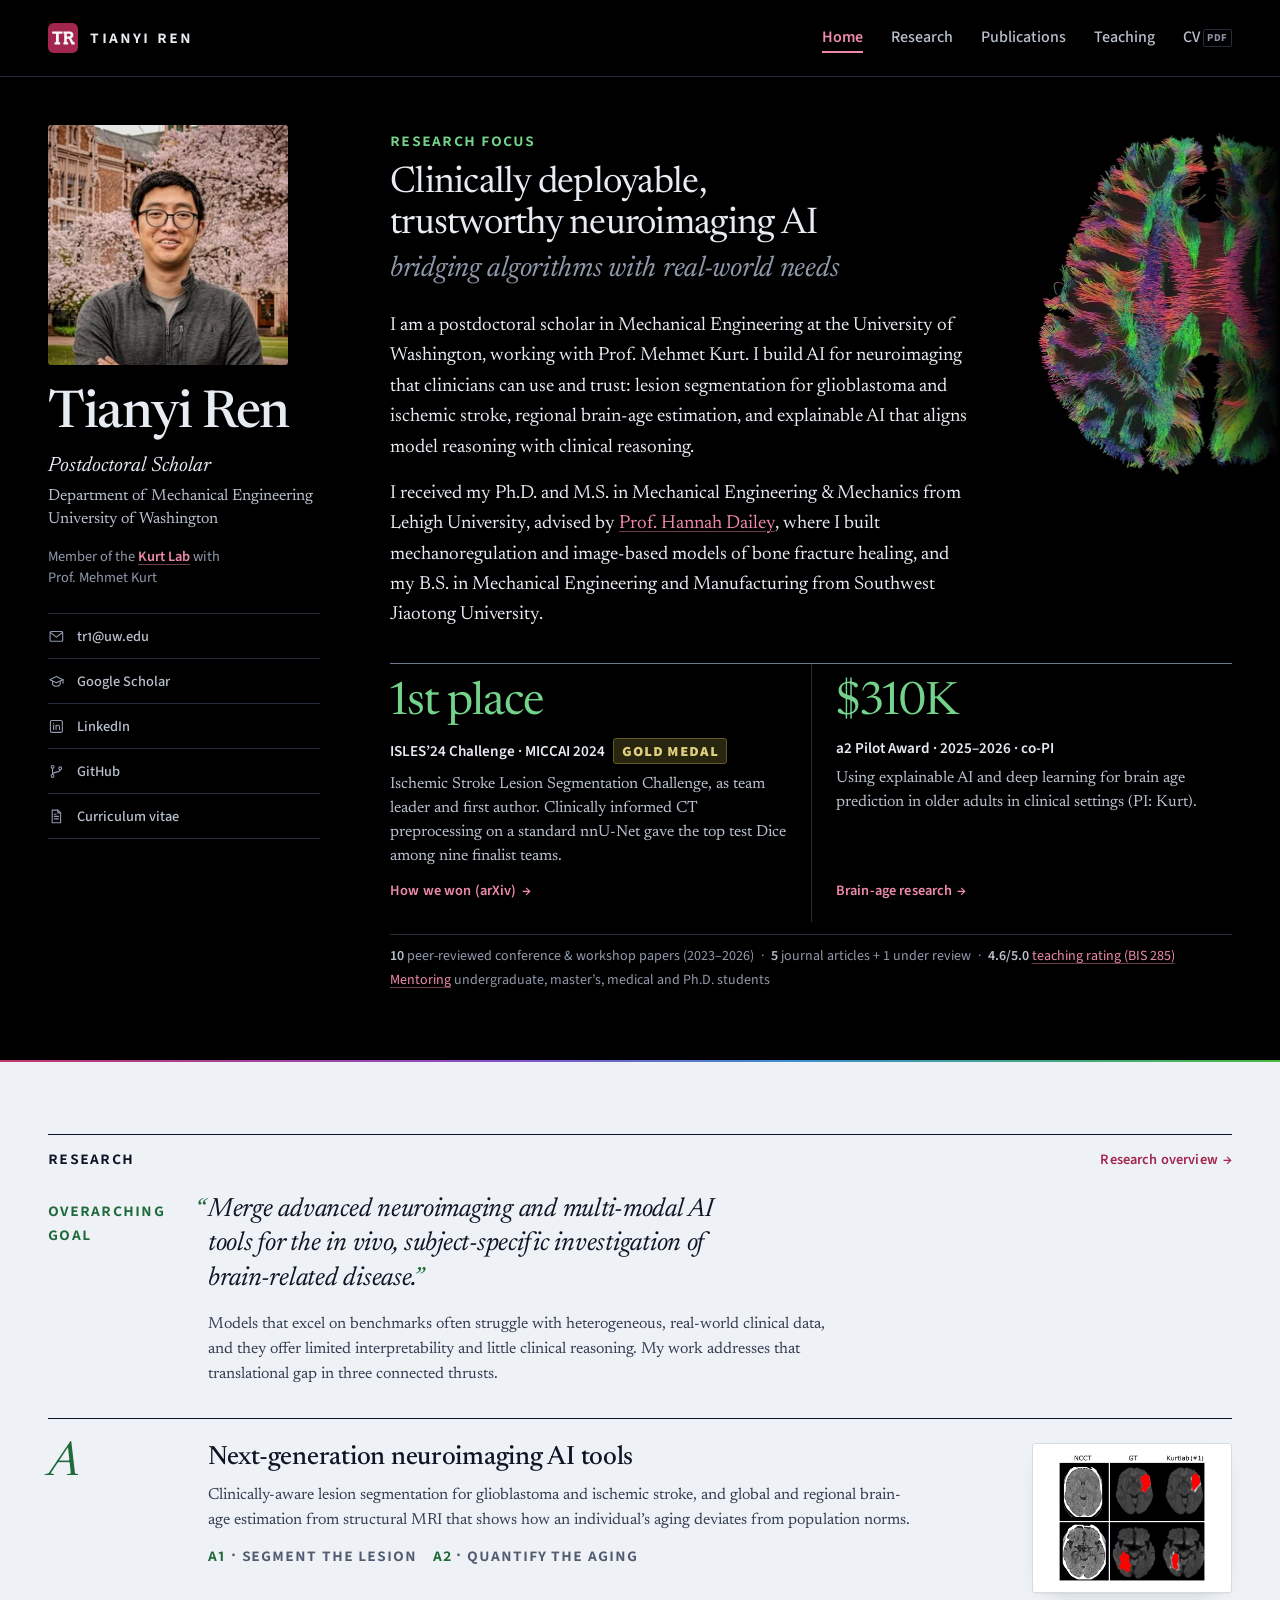
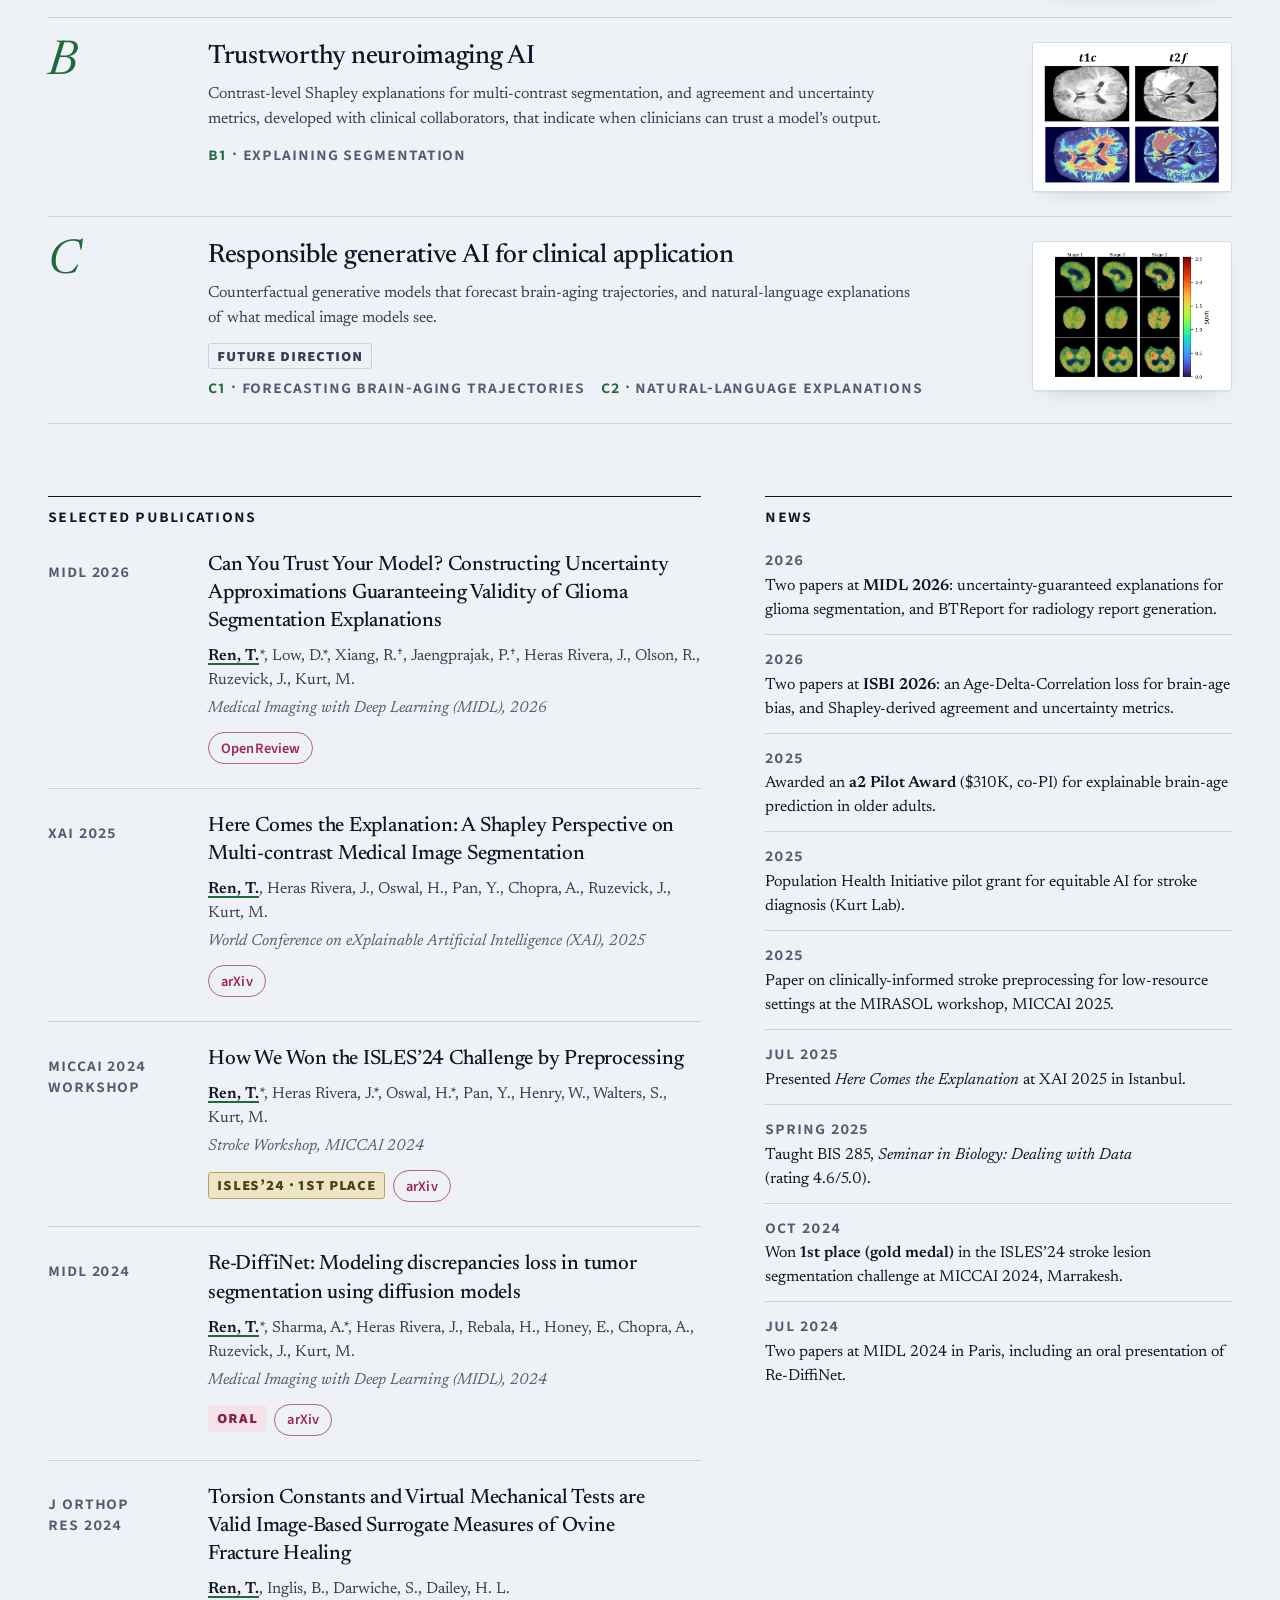
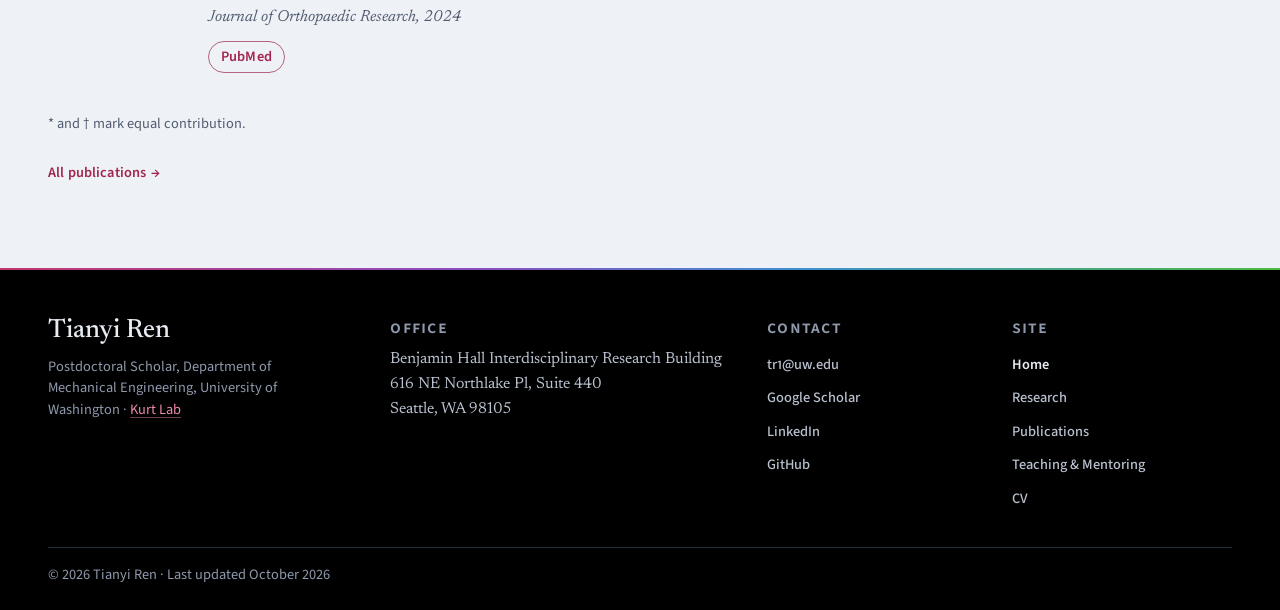
==== commit b15f5ebd: "Update publications and research pages from the published papers Checked every entry against the 14 " ====
--- a/index.html
+++ b/index.html
@@ -150,7 +150,7 @@
           <li class="highlight">
             <p class="highlight__figure">1st place</p>
             <p class="highlight__title">ISLES’24 Challenge · MICCAI 2024 <span class="badge badge--award">Gold medal</span></p>
-            <p class="highlight__text">Ischemic Stroke Lesion Segmentation Challenge, as team leader and first author. Clinically-informed preprocessing outperformed complex architecture changes.</p>
+            <p class="highlight__text">Ischemic Stroke Lesion Segmentation Challenge, as team leader and first author. Clinically informed CT preprocessing on a standard nnU-Net gave the top test Dice among nine finalist teams.</p>
             <a class="text-link" href="https://arxiv.org/abs/2505.18424">How we won<span class="visually-hidden"> the ISLES’24 Challenge</span> (arXiv)<span class="arrow" aria-hidden="true">→</span></a>
           </li>
           <li class="highlight">
@@ -200,15 +200,15 @@
             </div>
           </div>
           <div class="thrust__thumb">
-            <img src="assets/img/research/thumb-btreport-segmentation.webp" width="480" height="575" loading="lazy" decoding="async"
-                 alt="Glioma segmentation overlaid in color on a post-contrast MRI slice; detail of Figure 1 of BTReport (MIDL 2026).">
+            <img src="assets/img/research/thumb-a-isles24-kurtlab.webp" width="600" height="519" loading="lazy" decoding="async"
+                 alt="Non-contrast CT, ground-truth infarct and our team Kurtlab’s winning prediction, in red on diffusion MRI, for two ISLES’24 test scans; detail of Figure 8 of the ISLES’24 challenge summary paper.">
           </div>
         </li>
         <li class="thrust">
           <span class="thrust__letter" aria-hidden="true">B</span>
           <div class="thrust__body">
             <h3 class="thrust__title"><a class="thrust__link" href="research.html#b"><span class="visually-hidden">B. </span>Trustworthy neuroimaging AI<span class="thrust__arrow" aria-hidden="true">→</span></a></h3>
-            <p class="thrust__text">Contrast-level Shapley explanations for multi-contrast segmentation, and agreement and uncertainty metrics, developed with radiologists, that indicate when clinicians can trust a model’s output.</p>
+            <p class="thrust__text">Contrast-level Shapley explanations for multi-contrast segmentation, and agreement and uncertainty metrics, developed with clinical collaborators, that indicate when clinicians can trust a model’s output.</p>
             <div class="thrust__foot">
               <ul class="thrust__subs" role="list">
                 <li><span class="thrust__code">B1</span> · Explaining segmentation</li>
@@ -216,8 +216,8 @@
             </div>
           </div>
           <div class="thrust__thumb">
-            <img src="assets/img/research/xai-shapley.webp" width="871" height="1053" loading="lazy" decoding="async"
-                 alt="Explainable-AI figure: multi-contrast brain tumor segmentations, violin plots of the contrast-level Shapley value of each MRI contrast, Grad-CAM heat maps, and box plots showing alignment between model and expert explanations across Dice score categories.">
+            <img src="assets/img/research/thumb-b-xai2025-gradcam.webp" width="600" height="451" loading="lazy" decoding="async"
+                 alt="Two MRI contrasts of one glioma, t1c and t2f, each above the U-Net Grad-CAM heat map for that contrast; detail of Figure 4 of Here Comes the Explanation (XAI 2025).">
           </div>
         </li>
         <li class="thrust">
@@ -234,8 +234,8 @@
             </div>
           </div>
           <div class="thrust__thumb">
-            <img src="assets/img/research/thumb-btreport-llm.webp" width="480" height="493" loading="lazy" decoding="async"
-                 alt="Report-generation step of BTReport: a prompt plus clinical features feed a large language model; detail of Figure 1 of BTReport (MIDL 2026).">
+            <img src="assets/img/research/thumb-c-sflnet-tau-pet.webp" width="600" height="496" loading="lazy" decoding="async"
+                 alt="Tau-PET maps synthesized from MRI by two SFL-Net variants beside the ground-truth tau-PET for one subject, in three views with an SUVR color scale; detail of Figure 2 of SFL-Net (arXiv 2026).">
           </div>
         </li>
       </ol>
@@ -254,7 +254,7 @@
             <p class="pub__venue">MIDL 2026</p>
             <div class="pub__body">
               <h3 class="pub__title">Can You Trust Your Model? Constructing Uncertainty Approximations Guaranteeing Validity of Glioma Segmentation Explanations</h3>
-              <p class="pub__authors"><span class="me">Ren, T.</span>, Low, D., et al.</p>
+              <p class="pub__authors"><span class="me">Ren, T.</span>*, Low, D.*, Xiang, R.†, Jaengprajak, P.†, Heras&nbsp;Rivera, J., Olson, R., Ruzevick, J., Kurt, M.</p>
               <p class="pub__where">Medical Imaging with Deep Learning (MIDL), 2026</p>
               <ul class="pub__links" role="list">
                 <li><a class="chip" href="https://openreview.net/forum?id=hRI2nP8BuO">OpenReview<span class="visually-hidden">: Can You Trust Your Model?</span></a></li>
@@ -264,8 +264,8 @@
           <li class="pub">
             <p class="pub__venue">XAI 2025</p>
             <div class="pub__body">
-              <h3 class="pub__title">Here Comes the Explanation: A Shapley Perspective on Multi-contrast Image Segmentation</h3>
-              <p class="pub__authors"><span class="me">Ren, T.</span>, Kurt, M.</p>
+              <h3 class="pub__title">Here Comes the Explanation: A Shapley Perspective on Multi-contrast Medical Image Segmentation</h3>
+              <p class="pub__authors"><span class="me">Ren, T.</span>, Heras&nbsp;Rivera, J., Oswal, H., Pan, Y., Chopra, A., Ruzevick, J., Kurt, M.</p>
               <p class="pub__where">World Conference on eXplainable Artificial Intelligence (XAI), 2025</p>
               <ul class="pub__links" role="list">
                 <li><a class="chip" href="https://arxiv.org/abs/2504.04645">arXiv<span class="visually-hidden">: Here Comes the Explanation</span></a></li>
@@ -276,7 +276,7 @@
             <p class="pub__venue">MICCAI 2024 Workshop</p>
             <div class="pub__body">
               <h3 class="pub__title">How We Won the ISLES’24 Challenge by Preprocessing</h3>
-              <p class="pub__authors"><span class="me">Ren, T.</span>, Kurt, M.</p>
+              <p class="pub__authors"><span class="me">Ren, T.</span>*, Heras&nbsp;Rivera, J.*, Oswal, H.*, Pan, Y., Henry, W., Walters, S., Kurt, M.</p>
               <p class="pub__where">Stroke Workshop, MICCAI 2024</p>
               <ul class="pub__links" role="list">
                 <li><span class="badge badge--award">ISLES’24 · 1st place</span></li>
@@ -287,8 +287,8 @@
           <li class="pub">
             <p class="pub__venue">MIDL 2024</p>
             <div class="pub__body">
-              <h3 class="pub__title">Re-DiffiNet: Modeling Discrepancies in Tumor Segmentation Using Diffusion Models</h3>
-              <p class="pub__authors"><span class="me">Ren, T.</span>, Sharma, A., Rivera, H., Rebala, H., Honey, E., Chopra, A., Ruzevick, J., Kurt, M.</p>
+              <h3 class="pub__title">Re-DiffiNet: Modeling discrepancies loss in tumor segmentation using diffusion models</h3>
+              <p class="pub__authors"><span class="me">Ren, T.</span>*, Sharma, A.*, Heras&nbsp;Rivera, J., Rebala, H., Honey, E., Chopra, A., Ruzevick, J., Kurt, M.</p>
               <p class="pub__where">Medical Imaging with Deep Learning (MIDL), 2024</p>
               <ul class="pub__links" role="list">
                 <li><span class="badge badge--oral">Oral</span></li>
@@ -300,7 +300,7 @@
             <p class="pub__venue">J Orthop Res 2024</p>
             <div class="pub__body">
               <h3 class="pub__title">Torsion Constants and Virtual Mechanical Tests are Valid Image-Based Surrogate Measures of Ovine Fracture Healing</h3>
-              <p class="pub__authors"><span class="me">Ren, T.</span>, Inglis, B., Salim, D., Dailey, H. L.</p>
+              <p class="pub__authors"><span class="me">Ren, T.</span>, Inglis, B., Darwiche, S., Dailey, H. L.</p>
               <p class="pub__where">Journal of Orthopaedic Research, 2024</p>
               <ul class="pub__links" role="list">
                 <li><a class="chip" href="https://pubmed.ncbi.nlm.nih.gov/38491964/">PubMed<span class="visually-hidden">: Torsion Constants and Virtual Mechanical Tests</span></a></li>
@@ -308,6 +308,7 @@
             </div>
           </li>
         </ol>
+        <p class="meta">* and † mark equal contribution.</p>
         <p><a class="text-link" href="publications.html">All publications<span class="arrow" aria-hidden="true">→</span></a></p>
       </section>
 
--- a/assets/css/site.css
+++ b/assets/css/site.css
@@ -46,8 +46,8 @@
                           .plate--side
    8  Lists ............. .gutter-list/.gutter-item .news .news--gutter
                           .pub-list/.pub .pub__venue .pub__title .pub__authors
-                          .me .pub__where .pub__links .pub-group .pub-group__head
-                          .pub-group__count
+                          .me .pub__where .pub__note .pub__links .pub-group
+                          .pub-group__head .pub-group__count .pub-group__note
    9  Badges & chips .... .badge  --award --oral --review --wp --future
                           .chip .tags/.tag
    10 Inner pages ....... .page-header (__kicker __title __dek __meta)
@@ -1039,6 +1039,17 @@
 .plate:last-child { margin-bottom: 0; }
 
 .plate--wide { max-width: none; }
+/* On phones a wide figure's labels are too small to read inline: say that it opens full size.
+   The "/ ''" alt text keeps screen readers from hearing it twice (the image alt already says so). */
+@media (max-width: 40rem) {
+  .plate--wide figcaption::after {
+    content: "Tap the figure to view it full size.";
+    content: "Tap the figure to view it full size." / "";
+    display: block;
+    margin-top: var(--sp-1);
+    font-style: italic;
+  }
+}
 .plate--narrow { max-width: 32rem; }
 .plate--tall { max-width: 22rem; }
 .plate--tall .plate__card { padding: var(--sp-3); }
@@ -1154,7 +1165,7 @@
   color: var(--ink-3);
   font-variant-numeric: lining-nums;
 }
-.pub-group__note { margin-top: var(--sp-2); font-family: var(--font-sans); font-size: var(--fs-sm); color: var(--ink-3); }
+.pub__note, .pub-group__note { margin-top: var(--sp-2); font-family: var(--font-sans); font-size: var(--fs-sm); color: var(--ink-3); }
 
 /* ---------- 9. Badges, chips, tags --------------------------------------- */
 .badge {
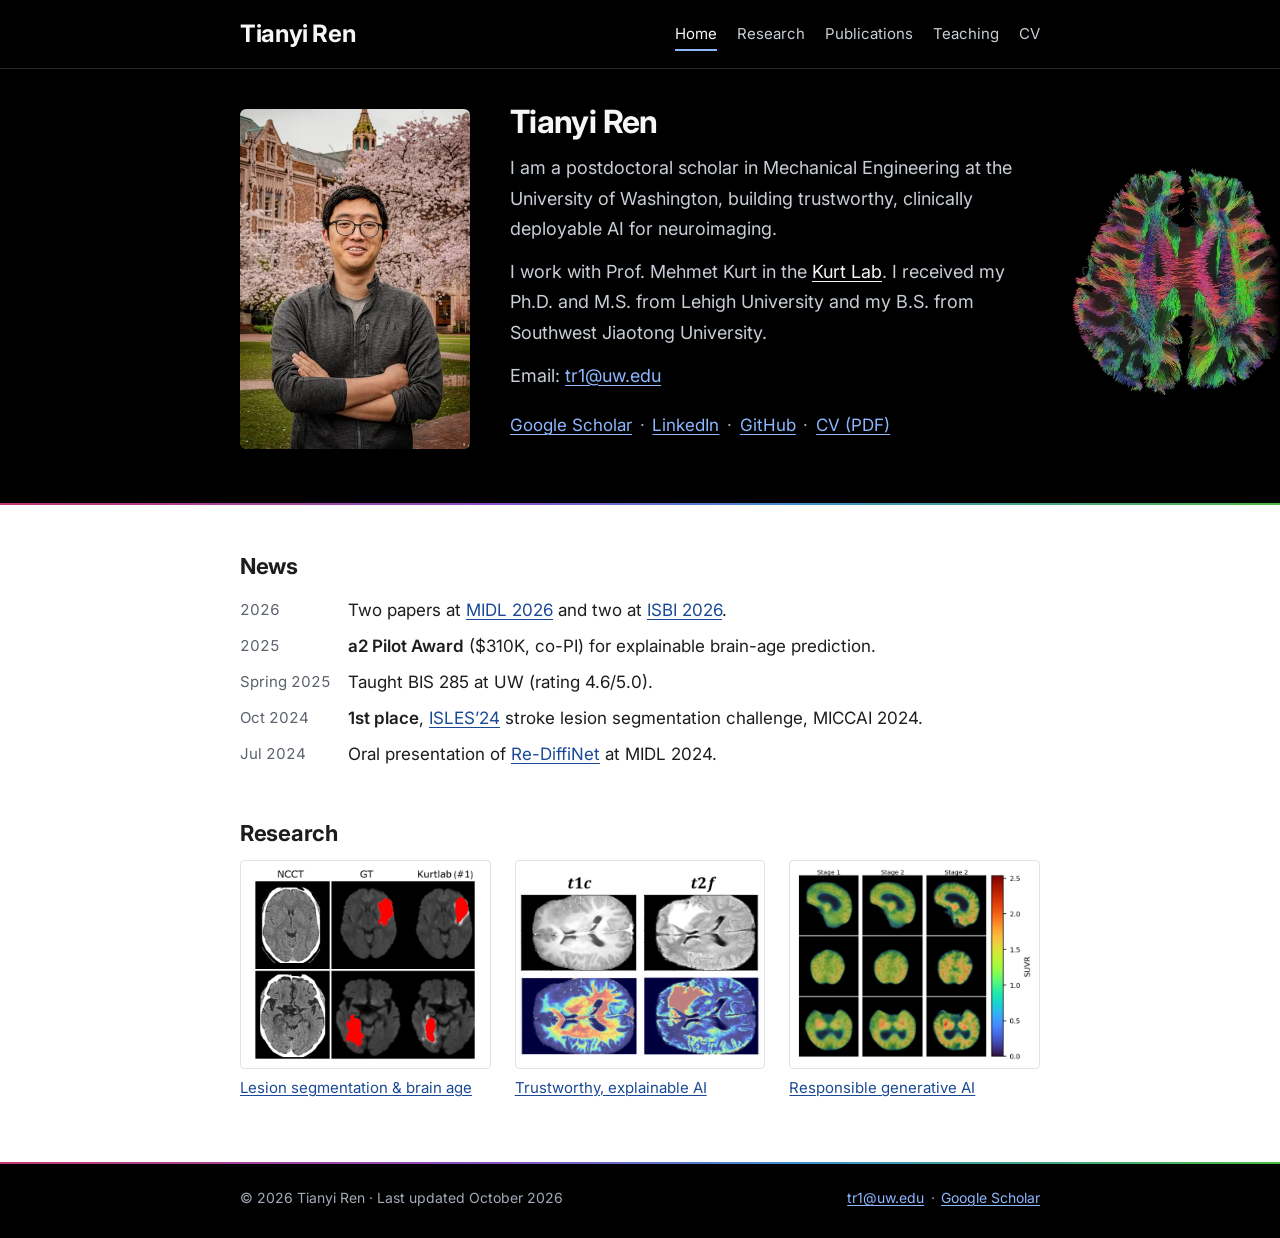
==== commit 6f64c8c3: "Restyle the site after a minimal classic homepage and cut the text Follow the layout of the owner's " ====
--- a/index.html
+++ b/index.html
@@ -32,7 +32,7 @@
 
   <link rel="preconnect" href="https://fonts.googleapis.com">
   <link rel="preconnect" href="https://fonts.gstatic.com" crossorigin>
-  <link rel="stylesheet" href="https://fonts.googleapis.com/css2?family=Newsreader:ital,opsz,wght@0,6..72,400..600;1,6..72,400&amp;family=Source+Sans+3:wght@400..700&amp;display=swap">
+  <link rel="stylesheet" href="https://fonts.googleapis.com/css2?family=Inter:wght@400;500;600;700&amp;display=swap">
   <link rel="stylesheet" href="assets/css/site.css">
 
   <script type="application/ld+json">
@@ -42,7 +42,7 @@
     "name": "Tianyi Ren",
     "honorificSuffix": "Ph.D.",
     "url": "https://rentianyi.github.io/index.html",
-    "image": "https://rentianyi.github.io/assets/img/headshot.webp",
+    "image": "https://rentianyi.github.io/assets/img/headshot-portrait.webp",
     "email": "mailto:tr1@uw.edu",
     "jobTitle": "Postdoctoral Scholar",
     "affiliation": {
@@ -79,29 +79,17 @@
 <body>
   <a class="skip-link" href="#main">Skip to main content</a>
 
-  <!-- Icons used by the contact list (24×24 line icons) -->
-  <svg class="visually-hidden" width="0" height="0" aria-hidden="true" focusable="false">
-    <symbol id="i-mail" viewBox="0 0 24 24"><rect x="3" y="5" width="18" height="14" rx="1.5"/><path d="M3.5 6.5 12 13l8.5-6.5"/></symbol>
-    <symbol id="i-scholar" viewBox="0 0 24 24"><path d="M2.5 9.5 12 5l9.5 4.5L12 14z"/><path d="M6.5 11.6v4.2c0 1.4 2.5 3.2 5.5 3.2s5.5-1.8 5.5-3.2v-4.2"/><path d="M21.5 9.5v5"/></symbol>
-    <symbol id="i-linkedin" viewBox="0 0 24 24"><rect x="3.5" y="3.5" width="17" height="17" rx="2"/><path d="M8 10.5v6"/><path d="M8 7.6v.1"/><path d="M11.5 16.5v-6m0 2.6c0-1.6 1.1-2.7 2.5-2.7s2.5 1 2.5 2.7v3.4"/></symbol>
-    <symbol id="i-code" viewBox="0 0 24 24"><circle cx="6.5" cy="5.5" r="2"/><circle cx="6.5" cy="18.5" r="2"/><circle cx="17.5" cy="7.5" r="2"/><path d="M6.5 7.5v9"/><path d="M17.5 9.5c0 4.5-11 2.5-11 7"/></symbol>
-    <symbol id="i-doc" viewBox="0 0 24 24"><path d="M6 3h8l4 4v14H6z"/><path d="M14 3v4h4"/><path d="M9 12h6M9 15.5h6M9 9h2.5"/></symbol>
-  </svg>
-
   <!-- SITE HEADER: identical on every page; only aria-current="page" moves -->
   <header class="site-header">
     <div class="site-header__inner">
-      <a class="wordmark" href="index.html">
-        <img class="wordmark__mark" src="assets/img/favicon.svg" width="30" height="30" alt="">
-        <span>Tianyi Ren</span>
-      </a>
+      <a class="site-name" href="index.html">Tianyi Ren</a>
       <nav class="site-nav" aria-label="Primary">
         <ul role="list">
           <li><a href="index.html" aria-current="page">Home</a></li>
           <li><a href="research.html">Research</a></li>
           <li><a href="publications.html">Publications</a></li>
           <li><a href="teaching.html">Teaching</a></li>
-          <li><a href="CV_tianyi.pdf">CV<span class="nav-tag" aria-hidden="true">PDF</span><span class="visually-hidden"> (PDF)</span></a></li>
+          <li><a href="CV_tianyi.pdf">CV<span class="visually-hidden"> (PDF)</span></a></li>
         </ul>
       </nav>
     </div>
@@ -109,270 +97,61 @@
 
   <main id="main" class="page" tabindex="-1">
 
-    <!-- ===== HERO: profile (left) + research focus (right) ===== -->
+    <!-- ===== INTRO (black band; the brain artwork is drawn by site.css) ===== -->
     <section class="hero band band--tract" aria-labelledby="name">
+      <div class="hero__inner">
+        <!-- PHOTO: replace assets/img/headshot-portrait.webp (460 x 680 pixels) -->
+        <img class="hero__photo" src="assets/img/headshot-portrait.webp" width="460" height="680"
+             alt="Portrait of Tianyi Ren, smiling, wearing glasses and a dark grey zip-up jacket, arms crossed, with cherry blossoms and a brick campus building behind him">
+        <div class="hero__text">
+          <h1 class="hero__name" id="name">Tianyi Ren</h1>
+          <!-- BIO: edit the two paragraphs below -->
+          <p>I am a postdoctoral scholar in Mechanical Engineering at the University of Washington, building trustworthy, clinically deployable AI for neuroimaging.</p>
+          <p>I work with Prof.&nbsp;Mehmet Kurt in the <a href="https://www.kurtlab.com/">Kurt Lab</a>. I received my Ph.D. and M.S. from Lehigh University and my B.S. from Southwest Jiaotong University.</p>
+          <p class="hero__email">Email: <a href="mailto:tr1@uw.edu">tr1@uw.edu</a></p>
+          <ul class="links" role="list" aria-label="Profiles">
+            <li><a href="https://scholar.google.com/citations?user=_E3zJtEAAAAJ&amp;hl=en">Google Scholar</a></li>
+            <li><a href="https://www.linkedin.com/in/tianyi-ren-290b2b133/">LinkedIn</a></li>
+            <li><a href="https://github.com/rentianyi">GitHub</a></li>
+            <li><a href="CV_tianyi.pdf">CV (PDF)</a></li>
+          </ul>
+        </div>
+      </div>
+    </section>
 
-      <div class="profile">
-        <!-- HEADSHOT: replace assets/img/headshot.webp (396×396) and headshot-256.webp (256×256) -->
-        <img class="profile__photo"
-             src="assets/img/headshot.webp"
-             srcset="assets/img/headshot-256.webp 256w, assets/img/headshot.webp 396w"
-             sizes="(min-width: 60rem) 240px, (min-width: 40rem) 128px, 92px"
-             width="396" height="396"
-             alt="Portrait of Tianyi Ren, smiling, wearing glasses and a dark grey zip-up jacket, with cherry blossoms and a brick campus building in the background">
-        <div class="profile__id">
-          <h1 class="profile__name" id="name">Tianyi Ren</h1>
-          <p class="profile__role">Postdoctoral Scholar</p>
-          <p class="profile__affil">Department of Mechanical Engineering<br>University of Washington</p>
-        </div>
-        <p class="profile__lab">Member of the <a href="https://www.kurtlab.com/">Kurt Lab</a> with Prof.&nbsp;Mehmet Kurt</p>
-        <ul class="contact" role="list" aria-label="Contact and profiles">
-          <li><a href="mailto:tr1@uw.edu"><svg class="icon" aria-hidden="true"><use href="#i-mail"/></svg>tr1@uw.edu</a></li>
-          <li><a href="https://scholar.google.com/citations?user=_E3zJtEAAAAJ&amp;hl=en"><svg class="icon" aria-hidden="true"><use href="#i-scholar"/></svg>Google Scholar</a></li>
-          <li><a href="https://www.linkedin.com/in/tianyi-ren-290b2b133/"><svg class="icon" aria-hidden="true"><use href="#i-linkedin"/></svg>LinkedIn</a></li>
-          <li><a href="https://github.com/rentianyi"><svg class="icon" aria-hidden="true"><use href="#i-code"/></svg>GitHub</a></li>
-          <li><a href="CV_tianyi.pdf"><svg class="icon" aria-hidden="true"><use href="#i-doc"/></svg>Curriculum vitae<span class="visually-hidden"> (PDF)</span></a></li>
-        </ul>
-      </div>
-
-      <div class="intro">
-        <p class="label label--accent intro__kicker">Research focus</p>
-        <h2 class="intro__title">Clinically deployable, trustworthy neuroimaging&nbsp;AI <em>bridging algorithms with real-world needs</em></h2>
-
-        <!-- BIO: edit the two paragraphs below -->
-        <div class="intro__bio">
-          <p>I am a postdoctoral scholar in Mechanical Engineering at the University of Washington, working with Prof.&nbsp;Mehmet Kurt. I build AI for neuroimaging that clinicians can use and trust: lesion segmentation for glioblastoma and ischemic stroke, regional brain-age estimation, and explainable AI that aligns model reasoning with clinical reasoning.</p>
-          <p>I received my Ph.D. and M.S. in Mechanical Engineering &amp; Mechanics from Lehigh University, advised by <a href="https://engineering.lehigh.edu/faculty/hannah-dailey">Prof.&nbsp;Hannah Dailey</a>, where I built mechanoregulation and image-based models of bone fracture healing, and my B.S. in Mechanical Engineering and Manufacturing from Southwest Jiaotong University.</p>
-        </div>
-
-        <h2 class="visually-hidden">Highlights</h2>
-        <ul class="highlights" role="list">
-          <li class="highlight">
-            <p class="highlight__figure">1st place</p>
-            <p class="highlight__title">ISLES’24 Challenge · MICCAI 2024 <span class="badge badge--award">Gold medal</span></p>
-            <p class="highlight__text">Ischemic Stroke Lesion Segmentation Challenge, as team leader and first author. Clinically informed CT preprocessing on a standard nnU-Net gave the top test Dice among nine finalist teams.</p>
-            <a class="text-link" href="https://arxiv.org/abs/2505.18424">How we won<span class="visually-hidden"> the ISLES’24 Challenge</span> (arXiv)<span class="arrow" aria-hidden="true">→</span></a>
-          </li>
-          <li class="highlight">
-            <p class="highlight__figure">$310K</p>
-            <p class="highlight__title">a2 Pilot Award · 2025–2026 · co-PI</p>
-            <p class="highlight__text">Using explainable AI and deep learning for brain age prediction in older adults in clinical settings (PI: Kurt).</p>
-            <a class="text-link" href="research.html#a2">Brain-age research<span class="arrow" aria-hidden="true">→</span></a>
-          </li>
-        </ul>
-
-        <!-- COUNTS: when you add a paper, update these numbers here AND in publications.html (search COUNTS:) -->
-        <ul class="readout" role="list" aria-label="At a glance">
-          <li><b>10</b> peer-reviewed conference &amp; workshop papers <span class="nowrap">(2023–2026)</span></li>
-          <li><b>5</b> journal articles + 1 under review</li>
-          <li><b>4.6/5.0</b> <a href="teaching.html#courses">teaching rating (BIS 285)</a></li>
-          <li><a href="teaching.html#mentoring">Mentoring</a> undergraduate, master’s, medical and Ph.D. students</li>
-        </ul>
-      </div>
+    <!-- ===== NEWS ===== -->
+    <section class="section" aria-labelledby="news-title">
+      <h2 class="section__title" id="news-title">News</h2>
+      <!-- NEWS: newest first, one line each, at most five. Copy one <li> … </li> line to add an item; delete the last one. -->
+      <ul class="news" role="list">
+        <li><time datetime="2026">2026</time><span>Two papers at <a href="publications.html#ren2026trust">MIDL 2026</a> and two at <a href="publications.html#ren2026adc">ISBI 2026</a>.</span></li>
+        <li><time datetime="2025">2025</time><span><strong>a2 Pilot Award</strong> ($310K, co-PI) for explainable brain-age prediction.</span></li>
+        <li><time datetime="2025">Spring 2025</time><span>Taught BIS 285 at UW (rating 4.6/5.0).</span></li>
+        <li><time datetime="2024-10">Oct 2024</time><span><strong>1st place</strong>, <a href="publications.html#ren2024isles">ISLES’24</a> stroke lesion segmentation challenge, MICCAI 2024.</span></li>
+        <li><time datetime="2024-07">Jul 2024</time><span>Oral presentation of <a href="publications.html#ren2024rediffinet">Re-DiffiNet</a> at MIDL 2024.</span></li>
+      </ul>
     </section>
 
     <!-- ===== RESEARCH ===== -->
     <section class="section" aria-labelledby="research-title">
-      <div class="section__head">
-        <h2 class="label" id="research-title">Research</h2>
-        <a class="text-link" href="research.html">Research overview<span class="arrow" aria-hidden="true">→</span></a>
-      </div>
-
-      <div class="gutter-row goal">
-        <p class="gutter-row__label label label--accent">Overarching goal</p>
-        <div class="gutter-row__body">
-          <blockquote class="goal__quote"><p>Merge advanced neuroimaging and multi-modal AI tools for the in&nbsp;vivo, subject-specific investigation of brain-related disease.</p></blockquote>
-          <p class="goal__note">Models that excel on benchmarks often struggle with heterogeneous, real-world clinical data, and they offer limited interpretability and little clinical reasoning. My work addresses that translational gap in three connected thrusts.</p>
-        </div>
-      </div>
-
-      <ol class="thrusts" role="list">
-        <li class="thrust">
-          <span class="thrust__letter" aria-hidden="true">A</span>
-          <div class="thrust__body">
-            <h3 class="thrust__title"><a class="thrust__link" href="research.html#a"><span class="visually-hidden">A. </span>Next-generation neuroimaging AI tools<span class="thrust__arrow" aria-hidden="true">→</span></a></h3>
-            <p class="thrust__text">Clinically-aware lesion segmentation for glioblastoma and ischemic stroke, and global and regional brain-age estimation from structural MRI that shows how an individual’s aging deviates from population norms.</p>
-            <div class="thrust__foot">
-              <ul class="thrust__subs" role="list">
-                <li><span class="thrust__code">A1</span> · Segment the lesion</li>
-                <li><span class="thrust__code">A2</span> · Quantify the aging</li>
-              </ul>
-            </div>
-          </div>
-          <div class="thrust__thumb">
-            <img src="assets/img/research/thumb-a-isles24-kurtlab.webp" width="600" height="519" loading="lazy" decoding="async"
-                 alt="Non-contrast CT, ground-truth infarct and our team Kurtlab’s winning prediction, in red on diffusion MRI, for two ISLES’24 test scans; detail of Figure 8 of the ISLES’24 challenge summary paper.">
-          </div>
-        </li>
-        <li class="thrust">
-          <span class="thrust__letter" aria-hidden="true">B</span>
-          <div class="thrust__body">
-            <h3 class="thrust__title"><a class="thrust__link" href="research.html#b"><span class="visually-hidden">B. </span>Trustworthy neuroimaging AI<span class="thrust__arrow" aria-hidden="true">→</span></a></h3>
-            <p class="thrust__text">Contrast-level Shapley explanations for multi-contrast segmentation, and agreement and uncertainty metrics, developed with clinical collaborators, that indicate when clinicians can trust a model’s output.</p>
-            <div class="thrust__foot">
-              <ul class="thrust__subs" role="list">
-                <li><span class="thrust__code">B1</span> · Explaining segmentation</li>
-              </ul>
-            </div>
-          </div>
-          <div class="thrust__thumb">
-            <img src="assets/img/research/thumb-b-xai2025-gradcam.webp" width="600" height="451" loading="lazy" decoding="async"
-                 alt="Two MRI contrasts of one glioma, t1c and t2f, each above the U-Net Grad-CAM heat map for that contrast; detail of Figure 4 of Here Comes the Explanation (XAI 2025).">
-          </div>
-        </li>
-        <li class="thrust">
-          <span class="thrust__letter" aria-hidden="true">C</span>
-          <div class="thrust__body">
-            <h3 class="thrust__title"><a class="thrust__link" href="research.html#c"><span class="visually-hidden">C. </span>Responsible generative AI for clinical application<span class="thrust__arrow" aria-hidden="true">→</span></a></h3>
-            <p class="thrust__text">Counterfactual generative models that forecast brain-aging trajectories, and natural-language explanations of what medical image models see.</p>
-            <div class="thrust__foot">
-              <span class="badge badge--future">Future direction</span>
-              <ul class="thrust__subs" role="list">
-                <li><span class="thrust__code">C1</span> · Forecasting brain-aging trajectories</li>
-                <li><span class="thrust__code">C2</span> · Natural-language explanations</li>
-              </ul>
-            </div>
-          </div>
-          <div class="thrust__thumb">
-            <img src="assets/img/research/thumb-c-sflnet-tau-pet.webp" width="600" height="496" loading="lazy" decoding="async"
-                 alt="Tau-PET maps synthesized from MRI by two SFL-Net variants beside the ground-truth tau-PET for one subject, in three views with an SUVR color scale; detail of Figure 2 of SFL-Net (arXiv 2026).">
-          </div>
-        </li>
-      </ol>
+      <h2 class="section__title" id="research-title">Research</h2>
+      <ul class="thumbs" role="list">
+        <li><a href="research.html#a"><img src="assets/img/research/thumb-a-isles24-kurtlab.webp" width="600" height="519" loading="lazy" decoding="async" alt=""><span>Lesion segmentation &amp; brain age</span></a></li>
+        <li><a href="research.html#b"><img src="assets/img/research/thumb-b-xai2025-gradcam.webp" width="600" height="451" loading="lazy" decoding="async" alt=""><span>Trustworthy, explainable AI</span></a></li>
+        <li><a href="research.html#c"><img src="assets/img/research/thumb-c-sflnet-tau-pet.webp" width="600" height="496" loading="lazy" decoding="async" alt=""><span>Responsible generative AI</span></a></li>
+      </ul>
     </section>
-
-    <!-- ===== SELECTED PUBLICATIONS + NEWS ===== -->
-    <div class="split">
-
-      <section class="section" aria-labelledby="pubs-title">
-        <div class="section__head">
-          <h2 class="label" id="pubs-title">Selected publications</h2>
-        </div>
-        <!-- SELECTED PUBLICATIONS: newest first. Copy a whole <li class="pub"> … </li> block to add one. -->
-        <ol class="pub-list" role="list">
-          <li class="pub">
-            <p class="pub__venue">MIDL 2026</p>
-            <div class="pub__body">
-              <h3 class="pub__title">Can You Trust Your Model? Constructing Uncertainty Approximations Guaranteeing Validity of Glioma Segmentation Explanations</h3>
-              <p class="pub__authors"><span class="me">Ren, T.</span>*, Low, D.*, Xiang, R.†, Jaengprajak, P.†, Heras&nbsp;Rivera, J., Olson, R., Ruzevick, J., Kurt, M.</p>
-              <p class="pub__where">Medical Imaging with Deep Learning (MIDL), 2026</p>
-              <ul class="pub__links" role="list">
-                <li><a class="chip" href="https://openreview.net/forum?id=hRI2nP8BuO">OpenReview<span class="visually-hidden">: Can You Trust Your Model?</span></a></li>
-              </ul>
-            </div>
-          </li>
-          <li class="pub">
-            <p class="pub__venue">XAI 2025</p>
-            <div class="pub__body">
-              <h3 class="pub__title">Here Comes the Explanation: A Shapley Perspective on Multi-contrast Medical Image Segmentation</h3>
-              <p class="pub__authors"><span class="me">Ren, T.</span>, Heras&nbsp;Rivera, J., Oswal, H., Pan, Y., Chopra, A., Ruzevick, J., Kurt, M.</p>
-              <p class="pub__where">World Conference on eXplainable Artificial Intelligence (XAI), 2025</p>
-              <ul class="pub__links" role="list">
-                <li><a class="chip" href="https://arxiv.org/abs/2504.04645">arXiv<span class="visually-hidden">: Here Comes the Explanation</span></a></li>
-              </ul>
-            </div>
-          </li>
-          <li class="pub">
-            <p class="pub__venue">MICCAI 2024 Workshop</p>
-            <div class="pub__body">
-              <h3 class="pub__title">How We Won the ISLES’24 Challenge by Preprocessing</h3>
-              <p class="pub__authors"><span class="me">Ren, T.</span>*, Heras&nbsp;Rivera, J.*, Oswal, H.*, Pan, Y., Henry, W., Walters, S., Kurt, M.</p>
-              <p class="pub__where">Stroke Workshop, MICCAI 2024</p>
-              <ul class="pub__links" role="list">
-                <li><span class="badge badge--award">ISLES’24 · 1st place</span></li>
-                <li><a class="chip" href="https://arxiv.org/abs/2505.18424">arXiv<span class="visually-hidden">: How We Won the ISLES’24 Challenge</span></a></li>
-              </ul>
-            </div>
-          </li>
-          <li class="pub">
-            <p class="pub__venue">MIDL 2024</p>
-            <div class="pub__body">
-              <h3 class="pub__title">Re-DiffiNet: Modeling discrepancies loss in tumor segmentation using diffusion models</h3>
-              <p class="pub__authors"><span class="me">Ren, T.</span>*, Sharma, A.*, Heras&nbsp;Rivera, J., Rebala, H., Honey, E., Chopra, A., Ruzevick, J., Kurt, M.</p>
-              <p class="pub__where">Medical Imaging with Deep Learning (MIDL), 2024</p>
-              <ul class="pub__links" role="list">
-                <li><span class="badge badge--oral">Oral</span></li>
-                <li><a class="chip" href="https://arxiv.org/abs/2402.07354">arXiv<span class="visually-hidden">: Re-DiffiNet</span></a></li>
-              </ul>
-            </div>
-          </li>
-          <li class="pub">
-            <p class="pub__venue">J Orthop Res 2024</p>
-            <div class="pub__body">
-              <h3 class="pub__title">Torsion Constants and Virtual Mechanical Tests are Valid Image-Based Surrogate Measures of Ovine Fracture Healing</h3>
-              <p class="pub__authors"><span class="me">Ren, T.</span>, Inglis, B., Darwiche, S., Dailey, H. L.</p>
-              <p class="pub__where">Journal of Orthopaedic Research, 2024</p>
-              <ul class="pub__links" role="list">
-                <li><a class="chip" href="https://pubmed.ncbi.nlm.nih.gov/38491964/">PubMed<span class="visually-hidden">: Torsion Constants and Virtual Mechanical Tests</span></a></li>
-              </ul>
-            </div>
-          </li>
-        </ol>
-        <p class="meta">* and † mark equal contribution.</p>
-        <p><a class="text-link" href="publications.html">All publications<span class="arrow" aria-hidden="true">→</span></a></p>
-      </section>
-
-      <section class="section" aria-labelledby="news-title">
-        <div class="section__head">
-          <h2 class="label" id="news-title">News</h2>
-        </div>
-        <!-- NEWS: newest first (within a year, items with only a year go before dated ones). Copy an <li class="news__item"> … </li> to add an item. -->
-        <ol class="news" role="list">
-          <li class="news__item"><time class="news__date" datetime="2026">2026</time><p class="news__text">Two papers at <strong>MIDL 2026</strong>: uncertainty-guaranteed explanations for glioma segmentation, and BTReport for radiology report generation.</p></li>
-          <li class="news__item"><time class="news__date" datetime="2026">2026</time><p class="news__text">Two papers at <strong>ISBI 2026</strong>: an Age-Delta-Correlation loss for brain-age bias, and Shapley-derived agreement and uncertainty metrics.</p></li>
-          <li class="news__item"><time class="news__date" datetime="2025">2025</time><p class="news__text">Awarded an <strong>a2 Pilot Award</strong> ($310K, co-PI) for explainable brain-age prediction in older adults.</p></li>
-          <li class="news__item"><time class="news__date" datetime="2025">2025</time><p class="news__text">Population Health Initiative pilot grant for equitable AI for stroke diagnosis (Kurt Lab).</p></li>
-          <li class="news__item"><time class="news__date" datetime="2025">2025</time><p class="news__text">Paper on clinically-informed stroke preprocessing for low-resource settings at the MIRASOL workshop, MICCAI 2025.</p></li>
-          <li class="news__item"><time class="news__date" datetime="2025-07">Jul 2025</time><p class="news__text">Presented <cite>Here Comes the Explanation</cite> at XAI 2025 in Istanbul.</p></li>
-          <li class="news__item"><time class="news__date" datetime="2025">Spring 2025</time><p class="news__text">Taught BIS 285, <cite>Seminar in Biology: Dealing with Data</cite> (rating 4.6/5.0).</p></li>
-          <li class="news__item"><time class="news__date" datetime="2024-10">Oct 2024</time><p class="news__text">Won <strong>1st place (gold medal)</strong> in the ISLES’24 stroke lesion segmentation challenge at MICCAI 2024, Marrakesh.</p></li>
-          <li class="news__item"><time class="news__date" datetime="2024-07">Jul 2024</time><p class="news__text">Two papers at MIDL 2024 in Paris, including an oral presentation of Re-DiffiNet.</p></li>
-        </ol>
-      </section>
-
-    </div>
   </main>
 
   <!-- SITE FOOTER: identical on every page -->
   <footer class="site-footer">
     <div class="site-footer__inner">
-      <div class="site-footer__id">
-        <p class="site-footer__name">Tianyi Ren</p>
-        <p class="meta">Postdoctoral Scholar, Department of Mechanical Engineering, University of Washington · <a href="https://www.kurtlab.com/">Kurt Lab</a></p>
-      </div>
-      <div class="site-footer__cols">
-        <div class="site-footer__office">
-          <h2 class="label">Office</h2>
-          <address>
-            Benjamin Hall Interdisciplinary Research Building<br>
-            616 NE Northlake Pl, Suite 440<br>
-            Seattle, WA 98105
-          </address>
-        </div>
-        <div>
-          <h2 class="label">Contact</h2>
-          <ul class="footer-links" role="list">
-            <li><a href="mailto:tr1@uw.edu">tr1@uw.edu</a></li>
-            <li><a href="https://scholar.google.com/citations?user=_E3zJtEAAAAJ&amp;hl=en">Google Scholar</a></li>
-            <li><a href="https://www.linkedin.com/in/tianyi-ren-290b2b133/">LinkedIn</a></li>
-            <li><a href="https://github.com/rentianyi">GitHub</a></li>
-          </ul>
-        </div>
-        <nav aria-labelledby="footer-site-title">
-          <h2 class="label" id="footer-site-title">Site</h2>
-          <ul class="footer-links" role="list">
-            <li><a href="index.html" aria-current="page">Home</a></li>
-            <li><a href="research.html">Research</a></li>
-            <li><a href="publications.html">Publications</a></li>
-            <li><a href="teaching.html">Teaching &amp; Mentoring</a></li>
-            <li><a href="CV_tianyi.pdf">CV<span class="visually-hidden"> (PDF)</span></a></li>
-          </ul>
-        </nav>
-      </div>
-      <div class="site-footer__base meta">
-        <!-- LAST UPDATED: change the month when you edit the site -->
-        <p>© 2026 Tianyi Ren · Last updated October 2026</p>
-      </div>
+      <!-- LAST UPDATED: change the month when you edit the site -->
+      <p>© 2026 Tianyi Ren <span aria-hidden="true">·</span> Last updated October 2026</p>
+      <ul class="links" role="list" aria-label="Contact">
+        <li><a href="mailto:tr1@uw.edu">tr1@uw.edu</a></li>
+        <li><a href="https://scholar.google.com/citations?user=_E3zJtEAAAAJ&amp;hl=en">Google Scholar</a></li>
+      </ul>
     </div>
   </footer>
 </body>
--- a/assets/css/site.css
+++ b/assets/css/site.css
@@ -1,321 +1,190 @@
 /* ==========================================================================
    Tianyi Ren — site.css
-   One editorial stylesheet for every page (index, research, publications,
-   teaching, 404). Plain CSS, no build step. Light + dark via
-   prefers-color-scheme. To reuse a component, copy its HTML from a page that
-   already uses it (the HTML comments there say how); this index lists the
-   class names. No page has its own stylesheet: every rule lives here.
-
-   Colour idea: "imaging bands". The palette is sampled from Tianyi's two
-   brain-imaging artworks (assets/img/bg/): DTI magenta/crimson is the primary
-   accent and is kept for links and other interactive things only; fiber green
-   is the secondary, for everything that only decorates or labels (figures,
-   kickers and labels, codes, letters, quote marks, rules on cards and
-   callouts), so a magenta word can always be clicked (the one exception is the
-   filled "Oral" badge, a pale magenta box that is never link-shaped). Olive is
-   the award colour. Body text sits
-   on a cool blue-grey paper (light) or a deep blue-black (dark). The site
-   header, the first block of every page (.band) and the footer are pure-black
-   bands that look the same in both schemes; the artworks live only there,
-   where their own black ground melts into the band with no visible edge.
-
-   COMPONENT INDEX
+   One plain stylesheet for every page. No build step.
+
+   Design: a simple academic home page (name left / nav right, a photo beside a
+   short bio, one row of links, plain lists below) in Inter, set on the site's
+   black "imaging bands": the header, the first block of every page and the
+   footer are pure black in both colour schemes and carry the brain artworks.
+   Everything below the bands is plain: white (or dark grey in the dark
+   scheme), near-black text, blue underlined links, bold headings.
+
+   COMPONENT INDEX (copy the markup from a page that already uses it)
    ---------------------------------------------------------------------------
-   1  Tokens ............ --paper --paper-2 --surface --paper-card
-                          --paper-card-line --ink --ink-2 --ink-3 --rule
-                          --rule-strong --accent --accent-hover --accent-wash
-                          --accent-ink --accent-2 --chip-line --gold-wash
-                          --gold-ink --gold-line --focus --plate-focus
-                          --selection --shadow
-                          --night-* (dark scheme + black bands) --band --band-2
-                          --spectrum --art-tract --art-tract-384 --art-dti
-                          --art-tract-ink-* --art-dti-ratio (artwork geometry)
-                          --font-* --fs-* --lh-* --sp-* --label-w --measure
-                          --page-max --gutter --profile-w --hero-gap --toc-w
-                          --radius(-lg) --hair --tap
-   2  Base .............. element defaults, links, focus ring
-   3  Utilities ......... .visually-hidden .skip-link .label .label--accent
-                          .meta .lede .text-link(.arrow) .icon .nowrap
-   4  Site header ....... .site-header .wordmark .site-nav .nav-tag
-   5  Page shell ........ .page .band (--tract --dti) .section .section__head
-                          .split .gutter-row
-   6  Home .............. .hero .profile .contact .intro .highlights .highlight
-                          .readout .goal .thrusts .thrust (stretched-link rows)
-   7  Figure plates ..... .plate .plate__card .plate__card--marks .plate__link
-                          .plate__no .plate--wide .plate--narrow .plate--tall
-                          .plate--side
-   8  Lists ............. .gutter-list/.gutter-item .news .news--gutter
-                          .pub-list/.pub .pub__venue .pub__title .pub__authors
-                          .me .pub__where .pub__note .pub__links .pub-group
-                          .pub-group__head .pub-group__count .pub-group__note
-   9  Badges & chips .... .badge  --award --oral --review --wp --future
-                          .chip .tags/.tag
-   10 Inner pages ....... .page-header (__kicker __title __dek __meta)
-                          .with-toc .toc (__title __list __sub)
-                          .prose .thrust-head .sub-head .facets/.facet
-                          .callout .support .funding/.grant .pullquote
-                          .pullquotes .courses/.course .mentees/.mentee
-                          .cards(--3 --steps)/.card(.card--link) .timeline
-                          .back-to-top
-   11 Site footer ....... .site-footer .footer-links .site-footer__base
-   12 Motion, forced colours, print
-   Breakpoints: 40rem (640px) small tablet · 46rem (736px) one-line header ·
-   60rem (960px) desktop · 64rem (1024px) 7/5 split · 80rem (1280px) the home
-   artwork moves beside the headline + bio. Sticky TOC needs min-width 60rem AND
-   min-height 32rem (it scrolls inside itself if taller than the window).
-   Dark tokens and the black bands apply on screen only, so print is always
-   light, ink-friendly and image-free. Forced colours and prefers-contrast: more
-   hide the artworks.
+   1  Tokens .......... colours (light, dark, band), --font, --fs-*, --col,
+                        --gutter, art tokens --art-tract --art-tract-384
+                        --art-dti and their geometry
+   2  Base ............ element defaults, links, focus ring
+   3  Utilities ....... .visually-hidden .skip-link .meta .nowrap .me
+                        .links (a " · " row of links) .links--sm
+   4  Site header ..... .site-header .site-header__inner .site-name .site-nav
+   5  Page shell ...... .page .band .band--tract .band--dti
+   6  Home intro ...... .hero .hero__inner .hero__photo .hero__text
+                        .hero__name .hero__email
+   7  Inner header .... .page-header .page-header__title .page-header__dek
+   8  Sections ........ .section .section__head .section__title .section__sub
+                        .list (bullets)
+   9  News ............ .news (li > time + text)
+   10 Thumbnails ...... .thumbs (a row of figure thumbnails with one-line labels)
+   11 Papers, entries . .papers/.paper .paper__title .paper__authors
+                        .paper__venue .entries/.entry .entry__title
+                        .entry__meta .has-thumb .thumb
+   12 Figures ......... .figure .figure--narrow .figures (two up)
+   13 Site footer ..... .site-footer .site-footer__inner
+   14 Motion, forced colours, more contrast, print
+   Breakpoints: 40rem (640px) tablet, one-line header · 46rem (736px) roomier bands ·
+   72rem (1152px) the home artwork moves beside the intro.
    ========================================================================== */
 
 /* ---------- 1. Tokens ---------------------------------------------------- */
 :root {
   color-scheme: light dark;
 
-  /* Families: Newsreader (text) + Source Sans 3 (UI, labels, meta) */
-  --font-serif: "Newsreader", "Iowan Old Style", "Palatino Linotype", Palatino, "Book Antiqua", Georgia, serif;
-  --font-sans: "Source Sans 3", "Source Sans Pro", -apple-system, BlinkMacSystemFont, "Segoe UI", Helvetica, Arial, sans-serif;
+  --font: "Inter", system-ui, -apple-system, "Segoe UI", Roboto, "Helvetica Neue", Arial, sans-serif;
 
   /* Type scale */
-  --fs-sm: 0.9rem;       /* meta, chips */
-  --fs-md: 1rem;         /* compact text (news, lists) */
-  --fs-caps: 1.125rem;   /* small-caps labels: all-small-caps renders at ~70% of this */
-  --fs-body: clamp(1.0625rem, 0.99rem + 0.3vw, 1.1875rem);
-  --fs-lg: clamp(1.15rem, 1.06rem + 0.4vw, 1.3rem);
-  --fs-xl: clamp(1.35rem, 1.2rem + 0.7vw, 1.65rem);
-  --fs-2xl: clamp(1.65rem, 1.35rem + 1.3vw, 2.25rem);
-  --fs-display: clamp(2.25rem, 1.7rem + 2.2vw, 3.25rem);
-
-  --lh-tight: 1.15;
-  --lh-snug: 1.35;
-  --lh-body: 1.6;
-  --tracking-caps: 0.07em;
-
-  /* Spacing */
-  --sp-1: 0.25rem;
-  --sp-2: 0.5rem;
-  --sp-3: 0.75rem;
-  --sp-4: 1rem;
-  --sp-5: 1.5rem;
-  --sp-6: 2rem;
-  --sp-7: 3rem;
-  --sp-8: 4.5rem;
+  --fs-xs: 0.8125rem;    /* 13px */
+  --fs-sm: 0.875rem;     /* 14px  meta, captions, footer */
+  --fs-ui: 0.9375rem;    /* 15px  nav, authors, dates */
+  --fs-body: 1.0625rem;  /* 17px  body text */
+  --fs-lead: 1.125rem;   /* 18px  home intro */
+  --fs-h3: 1.125rem;     /* 18px */
+  --fs-h2: 1.375rem;     /* 22px */
+  --fs-name: 1.5rem;     /* 24px  name in the header */
+  --fs-h1: 2rem;         /* 32px */
 
   /* Layout */
-  --page-max: 75rem;                     /* content width (gutters added outside) */
-  --gutter: clamp(1rem, 4vw, 3rem);      /* page side padding: 16px on phones */
-  --measure: 68ch;                       /* long-form line length */
-  --profile-w: 17rem;                    /* home profile column */
-  --hero-gap: clamp(3rem, 5.5vw, 5.5rem); /* profile column → text (home band, footer) */
-  --label-w: 6rem;                       /* shared hanging gutter (letters, dates, venues, facet labels) */
-  --toc-w: 13rem;
-  --radius: 3px;
-  --radius-lg: 6px;
-  --hair: 1px;
-  --tap: 2.75rem;                        /* 44px minimum tap target */
-
-  /* Colour — light: cool blue-grey paper, navy-black ink, DTI crimson + fiber green.
-     Ratios are WCAG contrast on --paper unless noted (all text >= 4.5:1). */
-  --paper: #eef1f5;
-  --paper-2: #e2e7ee;        /* quiet band / hover */
-  --surface: #f8f9fb;        /* raised card */
-  --ink: #0e1526;            /* 16.1:1 */
-  --ink-2: #343e53;          /* 9.5:1 */
-  --ink-3: #525c70;          /* 5.9:1 (5.4:1 on paper-2) */
-  --rule: #c9d0db;
-  --rule-strong: #0e1526;
-  --accent: #a3264f;         /* DTI crimson (from #a73a56), 6.3:1 (5.7:1 on paper-2): links, interactive things */
-  --accent-hover: #7c1b3c;   /* 8.9:1 */
-  --accent-wash: #f4e2e9;
-  --accent-ink: #8a1f43;     /* 7.2:1 on wash */
-  --accent-2: #1f6a3b;       /* fiber green (from #2f7948), 5.8:1 (5.3:1 on paper-2): non-interactive accents */
-  --chip-line: #b5637f;      /* chip outline: a softer crimson, 3.7:1 */
-  --gold-wash: #ece6c6;      /* ISLES'24 award badge only: olive (from #87783e) */
-  --gold-ink: #4f4210;       /* 7.9:1 on gold wash */
-  --gold-line: #b9a55a;
-  --paper-card: #ffffff;     /* figure plates: figures are drawn on white */
-  --paper-card-line: #d6dce5;
-  --focus: #a3264f;
-  --plate-focus: #a3264f;    /* focus ring drawn ON a light figure plate (both schemes): 7.1:1 on white, 5.8:1 on the dark-scheme plate */
-  --selection: #f0cfdc;
-  --shadow: 0 1px 0 rgba(14, 21, 38, 0.04), 0 8px 24px -16px rgba(14, 21, 38, 0.3);
-
-  /* Night palette: defined once, read by BOTH the dark scheme (below) and the black
-     bands (header, first block of each page, footer), which look the same in both
-     schemes. Ratios: on --night-paper / on the band's pure black. */
-  --night-paper: #0b0f17;
-  --night-paper-2: #141a25;
-  --night-surface: #161c28;
-  --night-ink: #e7ebf2;          /* 16.0:1 / 17.6:1 */
-  --night-ink-2: #b9c1cf;        /* 10.6:1 / 11.6:1 */
-  --night-ink-3: #8f99ac;        /* 6.7:1 / 7.3:1 (6.4:1 on --band-2) */
-  --night-rule: #262e3c;
-  --night-rule-strong: #6d788d;  /* 4.3:1 / 4.7:1 */
-  --night-accent: #f08aac;       /* 8.2:1 / 8.9:1 */
-  --night-accent-hover: #ffb3cc;
-  --night-accent-wash: #33141f;
-  --night-accent-ink: #ffa8c5;   /* 9.3:1 on wash; also the focus ring */
-  --night-accent-2: #74d38a;     /* 10.4:1 / 11.4:1 */
-  --night-chip-line: #9a5370;    /* 3.5:1 / 3.9:1 */
-  --night-gold-wash: #29260f;
-  --night-gold-ink: #e0cf7e;     /* 9.7:1 on gold wash */
-  --night-gold-line: #645a26;
-  --night-selection: #4f1c31;
-
-  /* Black imaging bands: the artworks sit on pure #000, so the band is pure #000 too */
+  --col: 50rem;                        /* 800px text column */
+  --gutter: clamp(1rem, 4vw, 2rem);    /* side padding: 16px on phones */
+  --radius: 6px;
+  --tap: 2.75rem;                      /* 44px tap target */
+
+  /* Light scheme (contrast on #fff) */
+  --bg: #ffffff;
+  --text: #1c1d1f;          /* 16.9:1 */
+  --text-2: #4b5058;        /* 8.1:1  authors, deks */
+  --text-3: #5c626b;        /* 6.2:1  dates, captions, meta */
+  --rule: #e3e5e8;
+  --link: #1a4a96;          /* 8.5:1 */
+  --link-hover: #0f2f66;
+  --focus: #1a4a96;
+  --card-line: #dfe2e6;     /* outline of a figure */
+  --card-pad: 0;            /* figures sit straight on white */
+  --selection: #d6e4ff;
+
+  /* Black bands (header, first block of each page, footer): same in both schemes.
+     Contrast on #000. */
   --band: #000000;
-  --band-2: #11141b;             /* hover / photo placeholder inside a band */
-  /* Hairline that closes each band: magenta → violet → fiber green, as in the tractography */
+  --band-text: #f5f6f8;     /* 19.4:1 */
+  --band-text-2: #c9ced6;   /* 13.3:1 */
+  --band-text-3: #a3abb7;   /* 9.1:1 */
+  --band-rule: #262a31;
+  --band-link: #8db7ff;     /* 10.4:1 */
+  --band-link-hover: #c2d8ff;
+  /* thin line closing each band: magenta → violet → blue → fiber green, as in the tractography */
   --spectrum: linear-gradient(90deg, #c2386f 0%, #8a4fc4 38%, #3f8fd0 62%, #4eb941 100%);
 
-  /* Background artworks (decorative, black ground). See sections 5-6 for where they are
-     drawn. To swap one, change its url() and keep the file on pure black. The layout also
-     depends on each file's geometry, given in the lines after the url()s: a replacement with
-     the same proportions and the brain framed the same way needs no other change; otherwise
-     re-measure those numbers (README, "Change a background image"). */
+  /* Background artworks (decorative, on pure black). Swap a file here; keep the same framing
+     or re-measure the geometry below (README, "Change a background image"). */
   --art-tract: url("../img/bg/brain-tractography.webp");          /* 768 x 927 native */
-  --art-tract-384: url("../img/bg/brain-tractography-384.webp");  /* 384 x 464, half size: 1x screens under 40rem */
+  --art-tract-384: url("../img/bg/brain-tractography-384.webp");  /* 384 x 464: 1x phones */
   --art-dti: url("../img/bg/brain-dti-structural.webp");          /* 446 x 488 native */
-  /* Tractography: the brain's bounding box (pixels brighter than black), each as a fraction
-     of the file's WIDTH: left edge 56/768, top edge 128/768, width 659/768 */
+  /* Tractography: the brain's bounding box, each as a fraction of the file's WIDTH:
+     left edge 56/768, top edge 128/768, width 659/768 */
   --art-tract-ink-x: 0.073;
   --art-tract-ink-y: 0.1667;
   --art-tract-ink-w: 0.858;
-  --art-dti-ratio: 446 / 488;    /* DTI file: width / height (the specimen is centred in it, inside a thin black margin) */
-}
-
+  --art-dti-ratio: 446 / 488;
+}
+
+/* Dark scheme for the body below the bands (screen only: print stays light).
+   Contrast on #121417. */
 @media screen and (prefers-color-scheme: dark) {
   :root {
-    /* Colour — dark: the night palette on a deep blue-black base */
-    --paper: var(--night-paper);
-    --paper-2: var(--night-paper-2);
-    --surface: var(--night-surface);
-    --ink: var(--night-ink);
-    --ink-2: var(--night-ink-2);
-    --ink-3: var(--night-ink-3);
-    --rule: var(--night-rule);
-    --rule-strong: var(--night-rule-strong);
-    --accent: var(--night-accent);
-    --accent-hover: var(--night-accent-hover);
-    --accent-wash: var(--night-accent-wash);
-    --accent-ink: var(--night-accent-ink);
-    --accent-2: var(--night-accent-2);
-    --chip-line: var(--night-chip-line);
-    --gold-wash: var(--night-gold-wash);
-    --gold-ink: var(--night-gold-ink);
-    --gold-line: var(--night-gold-line);
-    --paper-card: #e4e8ee;   /* cool off-white plate: no glare, figure stays legible */
-    --paper-card-line: #e4e8ee;
-    --focus: var(--night-accent-ink);
-    --selection: var(--night-selection);
-    --shadow: 0 1px 0 rgba(0, 0, 0, 0.3), 0 10px 30px -18px rgba(0, 0, 0, 0.8);
+    --bg: #121417;
+    --text: #e6e8eb;        /* 15.0:1 */
+    --text-2: #aeb4bd;      /* 8.8:1 */
+    --text-3: #9aa1ab;      /* 7.1:1 */
+    --rule: #2a2e35;
+    --link: #8db7ff;        /* 9.1:1 */
+    --link-hover: #c2d8ff;
+    --focus: #8db7ff;
+    --card-line: #ffffff;
+    --card-pad: 0.5rem;     /* white-background figures get a white card */
+    --selection: #2b4a7a;
   }
 }
 
-/* Inside a black band every component reads the night palette on pure black
-   (screen only: print stays light) */
+/* Inside a black band everything reads the band palette (screen only) */
 @media screen {
   .band, .site-header, .site-footer {
-    --paper: var(--band);
-    --paper-2: var(--band-2);
-    --surface: var(--band-2);
-    --ink: var(--night-ink);
-    --ink-2: var(--night-ink-2);
-    --ink-3: var(--night-ink-3);
-    --rule: var(--night-rule);
-    --rule-strong: var(--night-rule-strong);
-    --accent: var(--night-accent);
-    --accent-hover: var(--night-accent-hover);
-    --accent-wash: var(--night-accent-wash);
-    --accent-ink: var(--night-accent-ink);
-    --accent-2: var(--night-accent-2);
-    --chip-line: var(--night-chip-line);
-    --gold-wash: var(--night-gold-wash);
-    --gold-ink: var(--night-gold-ink);
-    --gold-line: var(--night-gold-line);
-    --focus: var(--night-accent-ink);
-    --selection: var(--night-selection);
+    --bg: var(--band);
+    --text: var(--band-text);
+    --text-2: var(--band-text-2);
+    --text-3: var(--band-text-3);
+    --rule: var(--band-rule);
+    --link: var(--band-link);
+    --link-hover: var(--band-link-hover);
+    --focus: var(--band-link);
+    --selection: #2b4a7a;
     color-scheme: dark;
-    background-color: var(--paper);
-    color: var(--ink);
+    background-color: var(--band);
+    color: var(--text);
   }
-}
-
-@media (min-width: 40rem) {
-  :root { --label-w: 7rem; }             /* tablets: room for one-word labels like "Dissertation" */
-}
-@media (min-width: 60rem) {
-  :root { --label-w: 8.5rem; }
 }
 
 /* ---------- 2. Base ------------------------------------------------------ */
 *, *::before, *::after { box-sizing: border-box; }
 
 html {
-  background: var(--band);      /* overscroll above the header / below the footer stays black */
+  background: var(--band);           /* overscroll above the header / below the footer stays black */
   -webkit-text-size-adjust: 100%;
   text-size-adjust: 100%;
-  scroll-padding-top: var(--sp-5);
 }
 
 body {
   margin: 0;
-  background: var(--paper);
-  color: var(--ink);
-  font-family: var(--font-serif);
+  background: var(--bg);
+  color: var(--text);
+  font-family: var(--font);
   font-size: var(--fs-body);
-  font-optical-sizing: auto;
-  line-height: var(--lh-body);
-  text-rendering: optimizeLegibility;
+  line-height: 1.65;
   -webkit-font-smoothing: antialiased;
-  font-kerning: normal;
-  font-variant-numeric: oldstyle-nums proportional-nums;
   overflow-wrap: break-word;
 }
 
-::selection { background: var(--selection); color: var(--ink); }
-
-img, svg { display: block; max-width: 100%; }
-img { height: auto; }
+::selection { background: var(--selection); color: var(--text); }
+
+img, svg { display: block; max-width: 100%; height: auto; }
 figure { margin: 0; }
-
 h1, h2, h3, h4 {
   margin: 0;
-  font-family: var(--font-serif);
-  font-weight: 500;
-  line-height: var(--lh-tight);
-  letter-spacing: -0.01em;
+  font-weight: 700;
+  line-height: 1.25;
+  letter-spacing: -0.012em;
+  color: var(--text);
   text-wrap: balance;
 }
-
 p { margin: 0; text-wrap: pretty; }
-p + p { margin-top: var(--sp-4); }
 ul, ol { margin: 0; padding: 0; }
-dl, dd { margin: 0; }
-blockquote { margin: 0; }
 strong, b { font-weight: 600; }
-em, i, cite { font-style: italic; }
-small { font-size: var(--fs-sm); }
-hr { border: 0; border-top: var(--hair) solid var(--rule); margin: var(--sp-6) 0; }
 address { font-style: normal; }
 
 a {
-  color: var(--accent);
+  color: var(--link);
   text-decoration-line: underline;
   text-decoration-thickness: 1px;
-  text-decoration-color: color-mix(in srgb, var(--accent) 45%, transparent);
-  text-underline-offset: 0.18em;
-  transition: color 0.15s ease, text-decoration-color 0.15s ease;
-}
-a:hover { color: var(--accent-hover); text-decoration-color: currentColor; }
-
-/* Keyboard focus is always visible; mouse focus never shows a ring. */
+  text-underline-offset: 0.16em;
+}
+a:hover { color: var(--link-hover); text-decoration-thickness: 2px; }
+
+/* Keyboard focus is always visible */
 :focus-visible {
   outline: 2px solid var(--focus);
-  outline-offset: 3px;
+  outline-offset: 2px;
   border-radius: 2px;
 }
-:focus:not(:focus-visible) { outline: none; }
+[tabindex="-1"]:focus:not(:focus-visible) { outline: none; }
 
 /* ---------- 3. Utilities ------------------------------------------------- */
 .visually-hidden {
@@ -327,219 +196,142 @@
 }
 
 .skip-link {
-  --focus: var(--night-ink);        /* its ring also lands on the black header: near-white, 17.6:1 */
   position: absolute;
-  left: var(--sp-4);
-  top: var(--sp-3);
+  left: 0.5rem;
+  top: 0.5rem;
   z-index: 100;
-  padding: 0.7rem var(--sp-4);
-  background: var(--night-accent);  /* lands on the black header: magenta stands out in both schemes */
-  color: var(--band);
-  font-family: var(--font-sans);
+  padding: 0.6rem 1rem;
+  background: var(--band-link);
+  color: #000;
   font-size: var(--fs-sm);
   font-weight: 600;
   text-decoration: none;
-  border-radius: var(--radius);
+  border-radius: 4px;
+  outline-color: #fff;
   transform: translateY(-200%);
-  transition: transform 0.15s ease;
-}
-.skip-link:focus { transform: none; color: var(--band); }
-
-/* Small-caps label: real small caps, never text-transform. */
-.label {
-  margin: 0;
-  font-family: var(--font-sans);
-  font-size: var(--fs-caps);
-  font-weight: 600;
-  font-variant-caps: all-small-caps;
-  font-variant-numeric: lining-nums;
-  letter-spacing: var(--tracking-caps);
-  line-height: 1.3;
-  color: var(--ink-3);
-}
-.label--accent { color: var(--accent-2); }   /* a label, not a link: fiber green */
-
-.meta {
-  font-family: var(--font-sans);
-  font-size: var(--fs-sm);
-  color: var(--ink-3);
-  line-height: 1.5;
-}
-
-.lede {
-  max-width: 48rem;             /* keeps intro sentences to a readable line length */
-  font-size: var(--fs-lg);
-  line-height: 1.5;
-  color: var(--ink-2);
-}
-
-/* Quiet sans link with an arrow: <a class="text-link">All publications <span class="arrow" aria-hidden="true">→</span></a> */
-.text-link {
+}
+.skip-link:focus { transform: none; color: #000; }
+
+.meta { font-size: var(--fs-sm); line-height: 1.5; color: var(--text-3); }
+.nowrap { white-space: nowrap; }
+/* The owner's name in an author list */
+.me { font-weight: 600; color: var(--text); }
+
+/* A row of links separated by " · " (the dots are CSS, hidden from screen readers):
+   <ul class="links" role="list"><li><a href="…">Google Scholar</a></li><li><a href="…">CV (PDF)</a></li></ul>
+   Each item carries its dot in front, in a --dot-wide slot. The list is pulled left by one slot
+   and that slot is clipped, so the dot of whichever item starts a line (first or wrapped) is cut
+   off: no line ever starts or ends with a dot. */
+.links {
+  --dot: 1.2em;
+  list-style: none;
+  display: flex;
+  flex-wrap: wrap;
+  align-items: baseline;
+  margin-left: calc(-1 * var(--dot));
+  /* clip only the pulled-out slot (minus 5px, so a focus ring at the line start stays whole) */
+  clip-path: inset(-0.75em -0.75em -0.75em calc(var(--dot) - 5px));
+}
+.links > li { white-space: nowrap; }
+.links > li::before {
+  content: "\00B7";
+  content: "\00B7" / "";
   display: inline-block;
-  padding-block: 0.75rem;       /* 44px+ tap target */
-  font-family: var(--font-sans);
-  font-size: var(--fs-sm);
-  font-weight: 600;
-  line-height: 1.5;
-  letter-spacing: 0.01em;
-  text-decoration: none;
-}
-.text-link .arrow { display: inline-block; margin-left: 0.35em; transition: transform 0.15s ease; }
-.text-link:hover { text-decoration: underline; text-underline-offset: 0.25em; }
-.text-link:hover .arrow { transform: translateX(3px); }
-
-.icon {
-  width: 1em; height: 1em;
-  flex: none;
-  fill: none;
-  stroke: currentColor;
-  stroke-width: 1.6;
-  stroke-linecap: round;
-  stroke-linejoin: round;
-}
-
-/* Keep a short phrase on one line, e.g. a year range: <span class="nowrap">(2023–2026)</span> */
-.nowrap { white-space: nowrap; }
-
-/* ---------- 4. Site header / nav ----------------------------------------- */
-.site-header { border-bottom: var(--hair) solid var(--rule); }
+  width: var(--dot);
+  text-align: center;
+  color: var(--text-3);
+}
+.links--sm { font-size: var(--fs-ui); }
+
+/* ---------- 4. Site header ----------------------------------------------- */
+/* Name left, nav right; the current page is white with a 2px blue underline.
+   Identical on every page; only aria-current="page" moves. */
+.site-header { border-bottom: 1px solid var(--rule); }
 .site-header__inner {
-  max-width: calc(var(--page-max) + 2 * var(--gutter));
+  max-width: calc(var(--col) + 2 * var(--gutter));
   margin: 0 auto;
-  padding: var(--sp-2) var(--gutter);
+  padding: 0.25rem var(--gutter) 0.125rem;
   display: flex;
   flex-wrap: wrap;
   align-items: center;
   justify-content: space-between;
-  gap: 0 var(--sp-5);
-}
-.wordmark {
+  column-gap: 1.5rem;
+}
+.site-name {
   display: inline-flex;
   align-items: center;
-  gap: var(--sp-3);
   min-height: var(--tap);
-  color: var(--ink);
+  font-size: 1.25rem;
+  font-weight: 700;
+  letter-spacing: -0.015em;
+  color: var(--text);
   text-decoration: none;
-  font-family: var(--font-sans);
-  font-size: 1.125rem;
-  font-weight: 600;
-  font-variant-caps: all-small-caps;
-  letter-spacing: 0.12em;
-}
-.wordmark:hover { color: var(--ink); }
-.wordmark__mark { width: 1.9rem; height: 1.9rem; flex: none; }
+}
+.site-name:hover { color: var(--text); text-decoration: none; }
 
 .site-nav { width: 100%; }
-/* Phones: one justified row (the links' own padding keeps them apart). If the row is too
-   wide (320px screens, larger text, text spacing) it wraps instead of pushing "CV" off-screen */
 .site-nav ul {
   list-style: none;
   display: flex;
   flex-wrap: wrap;
   justify-content: space-between;
-  margin-inline: -0.2rem;
+  column-gap: 0.75rem;
 }
 .site-nav a {
   position: relative;
   display: inline-flex;
   align-items: center;
   min-height: var(--tap);
-  padding: 0 0.2rem;
-  font-family: var(--font-sans);
-  font-size: 0.97rem;
-  font-weight: 500;
-  color: var(--ink-2);
+  font-size: var(--fs-ui);
+  color: var(--text-2);
   text-decoration: none;
   white-space: nowrap;
 }
-.site-nav a::after {
+.site-nav a::after {                  /* underline: hover (1px) and current page (2px blue) */
   content: "";
   position: absolute;
-  left: 0.2rem; right: 0.2rem;
-  bottom: 0.45rem;
+  left: 0; right: 0;
+  bottom: 0.3rem;
   height: 1px;
   background: currentColor;
-  transform: scaleX(0);
-  transform-origin: left;
-  transition: transform 0.2s ease;
-}
-.site-nav a:hover { color: var(--ink); }
-.site-nav a:hover::after { transform: scaleX(1); }
-.site-nav a[aria-current="page"] { color: var(--accent); font-weight: 600; }
-.site-nav a[aria-current="page"]::after { transform: scaleX(1); height: 2px; }
-
-/* "PDF" tag on the CV item (decorative; the link also has visually-hidden " (PDF)") */
-.nav-tag {
-  margin-left: 0.3em;
-  padding: 0 0.28em;
-  font-size: 0.66rem;
-  font-weight: 700;
-  letter-spacing: 0.06em;
-  line-height: 1.45;
-  color: var(--ink-3);
-  border: var(--hair) solid var(--rule);
-  border-radius: 2px;
-}
-.site-nav a:hover .nav-tag { color: var(--ink-2); border-color: var(--ink-3); }
-
-@media (max-width: 23rem) {
-  .site-nav a { font-size: 0.93rem; padding: 0 0.15rem; }
-  .site-nav a::after { left: 0.15rem; right: 0.15rem; }
-  .nav-tag { font-size: 0.6rem; }
-}
-
-@media (min-width: 46rem) {
-  .site-header__inner { padding-block: var(--sp-4); flex-wrap: nowrap; }
+  opacity: 0;
+}
+.site-nav a:hover { color: var(--text); text-decoration: none; }
+.site-nav a:hover::after { opacity: 1; }
+.site-nav a[aria-current="page"] { color: var(--text); }
+.site-nav a[aria-current="page"]::after { opacity: 1; height: 2px; background: var(--link); }
+
+@media (max-width: 22.5rem) {          /* 320px screens: the five links still fit on one row */
+  .site-nav ul { column-gap: 0.35rem; }
+  .site-nav a { font-size: var(--fs-xs); }
+}
+@media (min-width: 40rem) {
+  .site-header__inner { padding-block: 0.75rem; flex-wrap: nowrap; }
+  .site-name { font-size: var(--fs-name); }
   .site-nav { width: auto; }
-  .site-nav ul { justify-content: flex-end; gap: 0 var(--sp-1); margin-inline: 0 calc(-1 * var(--sp-3)); }
-  .site-nav a { padding: 0 var(--sp-3); font-size: var(--fs-md); }
-  .site-nav a::after { left: var(--sp-3); right: var(--sp-3); }
-}
-
-/* ---------- 5. Page shell ------------------------------------------------ */
-/* <main class="page"> spans the window; each child centres itself in the content column,
+  .site-nav ul { justify-content: flex-end; column-gap: 1.25rem; }
+}
+
+/* ---------- 5. Page shell and black bands ------------------------------- */
+/* <main class="page"> spans the window; each child centres itself in the 800px column,
    except a .band, which runs edge to edge and pads its content back into the column. */
-.page {
-  padding: 0 0 var(--sp-8);
-}
+.page { padding-bottom: 4rem; }
 .page > * {
-  max-width: calc(var(--page-max) + 2 * var(--gutter));
+  max-width: calc(var(--col) + 2 * var(--gutter));
   margin-inline: auto;
   padding-inline: var(--gutter);
 }
 
-/* Black imaging band: the first block of every page (home hero, inner page header).
-   It looks the same in light and dark (it reads the night palette, see section 1). The
-   artwork is a CSS background on a pseudo-element (decorative, never content); its black
-   ground melts into the band, and a mask fades whatever edge the band or window crops.
-   The art files are tokens (--art-tract, --art-dti in section 1): swap them there.
-
-   A NEW INNER PAGE: copy this as the first thing inside <main class="page" …> (kicker optional):
-     <header class="page-header band band--dti">
-       <p class="page-header__kicker label label--accent">Short kicker</p>
-       <h1 class="page-header__title">Page title</h1>
-       <p class="page-header__dek">One or two sentences about the page.</p>
-     </header>
-   The home page uses <section class="hero band band--tract" …> (section 6). */
 .page > .band {
-  --band-pad: max(var(--gutter), (100% - var(--page-max)) / 2);    /* padding: % of the page width */
-  --bleed: max(var(--gutter), (100vw - var(--page-max)) / 2);      /* the same distance, usable inside the band */
+  --bleed: max(var(--gutter), (100vw - var(--col)) / 2);   /* distance from the column to the window edge */
   position: relative;
   isolation: isolate;
-  overflow-x: clip;             /* an artwork may bleed off the window edge; never scrolls sideways */
+  overflow-x: clip;                 /* artwork may run off the window edge; never scrolls sideways */
   max-width: none;
-  padding-inline: var(--band-pad);
-  padding-block: var(--sp-6) var(--sp-7);
-}
-.band::before {
-  content: "";
-  display: block;
-  background: no-repeat center / contain;
-  pointer-events: none;
-}
-.band--tract::before { background-image: var(--art-tract); }
-.band--dti::before { background-image: var(--art-dti); }
-/* Spectral hairline closing the band (decorative) */
+  padding-inline: max(var(--gutter), (100% - var(--col)) / 2);
+  padding-block: 2rem 2.5rem;
+}
+/* thin spectrum line closing the band (decorative) */
 .band::after {
   content: "";
   position: absolute;
@@ -548,1085 +340,344 @@
   background: var(--spectrum);
   pointer-events: none;
 }
-.band + * { margin-top: var(--sp-7); }
-[tabindex="-1"]:focus:not(:focus-visible) { outline: none; }
-
-/* A section on the home page or any inner page.
-   Children get a default 1rem rhythm; components below set their own spacing. */
-.section > * + * { margin-top: var(--sp-4); }
-.section { margin-top: var(--sp-7); }
-.section:first-child { margin-top: 0; }
-
-/* Hairline + small-caps heading + optional link on the right */
+.band + * { margin-top: 2.5rem; }
+
+@media (min-width: 46rem) {
+  .page > .band { padding-block: 2.5rem 3.5rem; }
+  .band + * { margin-top: 3rem; }
+}
+
+/* ---------- 6. Home intro (on the band) --------------------------------- */
+/* <section class="hero band band--tract" aria-labelledby="name">
+     <div class="hero__inner">
+       <img class="hero__photo" …>
+       <div class="hero__text"> h1.hero__name · two <p> · p.hero__email · ul.links </div>
+     </div>
+   </section> */
+/* Phones: the name and the first paragraph sit beside the photo, top-aligned as in the
+   desktop layout; the rest of the bio runs full width below (.hero__text is display: contents
+   there, so its children join the grid). Under 22.5rem (320px) only the name fits beside the
+   photo, centred on its height. */
+.hero__inner {
+  position: relative;
+  display: grid;
+  grid-template-columns: 7rem minmax(0, 1fr);
+  grid-template-rows: auto 1fr;
+  column-gap: 1.25rem;
+  align-items: start;
+}
+.hero__text { display: contents; }
+.hero__text > * { grid-column: 1 / -1; }
+.hero__text > .hero__name { grid-column: 2; grid-row: 1; margin: -0.3rem 0 0.5rem; }
+.hero__text > .hero__name + p { grid-column: 2; grid-row: 2; }
+.hero__text > .hero__name + p + * { margin-top: 1rem; }
+.hero__photo {
+  grid-row: 1 / span 2;
+  width: 100%;
+  aspect-ratio: 230 / 340;
+  object-fit: cover;
+  border-radius: var(--radius);
+  background: #11141b;              /* placeholder while it loads */
+}
+.hero__name {
+  font-size: 1.75rem;
+  line-height: 1.2;
+  letter-spacing: -0.02em;
+  margin-bottom: 0.75rem;
+}
+.hero__text p {
+  font-size: var(--fs-body);
+  line-height: 1.7;
+  color: var(--text-2);
+}
+.hero__text p + p { margin-top: 0.75rem; }
+/* Inline links inside the bio are plain-coloured and underlined; utility links stay blue */
+.hero__text p:not(.hero__email) a { color: var(--text); }
+.hero__text p:not(.hero__email) a:hover { color: var(--text); }
+.hero__email { color: var(--text-2); }
+.hero__text .links { margin-top: 1.25rem; line-height: 1.7; }
+
+@media (max-width: 22.49rem) {
+  .hero__inner { grid-template-rows: auto; }
+  .hero__photo { grid-row: 1; }
+  .hero__text > .hero__name { align-self: center; margin: 0; }
+  .hero__text > .hero__name + p { grid-column: 1 / -1; grid-row: auto; margin-top: 1.25rem; }
+  .hero__text > .hero__name + p + * { margin-top: 0.75rem; }
+}
+@media (min-width: 40rem) {
+  .hero__inner {
+    grid-template-columns: clamp(11rem, 26vw, 14.375rem) minmax(0, 1fr);   /* photo up to 230px wide */
+    grid-template-rows: none;
+    column-gap: clamp(1.5rem, 4vw, 2.5rem);
+  }
+  .hero__photo { grid-row: auto; }
+  .hero__text { display: block; }
+  .hero__text > .hero__name + p + * { margin-top: 0.75rem; }
+  .hero__text > .hero__name { font-size: var(--fs-h1); margin: -0.4rem 0 0.75rem; }
+  .hero__text p { font-size: var(--fs-lead); }
+}
+
+/* Home artwork (tractography, native 768x927, never shown above native size).
+   Under 72rem: a full-bleed strip across the top of the band showing the frontal lobes,
+   fading out before the photo (.hero::before, in the flow).
+   From 72rem (1152px): beside the intro, in the space between the 800px column and the window
+   edge (.hero__inner::after), so the intro sits as high as in the reference layout. The brain
+   starts 2rem right of the text, is centred on the intro's height and is sized to fit that space
+   (between 16rem and 26rem file width); on a narrower window it runs off the edge and fades out
+   over the last 1.5rem (at most about a third of the brain is cut, at 1152px). */
+.band--tract::before {
+  --art-w: clamp(22rem, 60vw, 30rem);
+  content: "";
+  display: block;
+  height: clamp(8.5rem, min(24vw, 26vh), 12rem);
+  margin: -2rem calc(-1 * var(--bleed)) 0;
+  background: var(--art-tract) no-repeat;
+  background-size: var(--art-w) auto;
+  background-position: center calc(1rem - var(--art-w) * var(--art-tract-ink-y));
+  pointer-events: none;
+  -webkit-mask-image: linear-gradient(to bottom, #000 35%, transparent 100%);
+  mask-image: linear-gradient(to bottom, #000 35%, transparent 100%);
+}
+/* Under 40rem the strip is at most 24rem wide: 1x screens take the half-size file */
+@media (max-width: 39.99rem) {
+  .band--tract::before { --art-w: clamp(22rem, 60vw, 24rem); }
+}
+@supports (background-image: image-set(url("x.webp") 1x)) {
+  @media (max-width: 39.99rem) {
+    .band--tract::before { background-image: image-set(var(--art-tract-384) 1x, var(--art-tract) 2x); }
+  }
+}
+@media (min-width: 46rem) {
+  .band--tract::before { margin-top: -2.5rem; height: 11rem; }
+}
+@media (min-width: 72rem) {
+  .band--tract::before { display: none; }
+  .band--tract .hero__inner::after {
+    --art-gap: 2rem;
+    --art-fade: 1.5rem;
+    --art-space: calc((100vw - var(--col)) / 2 - var(--art-gap));
+    --art-w: clamp(16rem, (var(--art-space) - var(--art-fade)) / var(--art-tract-ink-w), 26rem);
+    content: "";
+    position: absolute;
+    top: -1rem;
+    bottom: -1rem;
+    left: calc(100% + var(--art-gap));
+    width: var(--art-space);
+    background: var(--art-tract) no-repeat;
+    background-size: var(--art-w) auto;
+    /* brain's left edge at the box's left; the brain is centred in its file, so 50% centres it vertically */
+    background-position: calc(-1 * var(--art-w) * var(--art-tract-ink-x)) 50%;
+    pointer-events: none;
+    -webkit-mask-image: linear-gradient(to left, transparent, #000 var(--art-fade));
+    mask-image: linear-gradient(to left, transparent, #000 var(--art-fade));
+  }
+}
+
+/* ---------- 7. Inner-page header (on the band) -------------------------- */
+/* <header class="page-header band band--dti">
+     <h1 class="page-header__title">Research</h1>
+     <p class="page-header__dek">One line about the page.</p>
+     (optional) <ul class="links" role="list">…</ul>
+   </header>
+   The DTI | structural specimen sits at the right of the column, centred in the band; the text
+   gives way to it and is centred vertically against it, so short title blocks leave no empty
+   black space below. Never above native size (446 x 488). */
+.page > .band--dti {
+  --dti-w: 6rem;
+  --dti-gap: 1rem;
+  display: flex;
+  flex-direction: column;
+  justify-content: center;
+  min-height: calc(var(--dti-w) / (var(--art-dti-ratio)) + 4.5rem);
+  padding-right: calc(max(var(--gutter), (100% - var(--col)) / 2) + var(--dti-w) + var(--dti-gap));
+}
+.band--dti::before {
+  content: "";
+  position: absolute;
+  z-index: -1;
+  top: 50%;
+  right: max(var(--gutter), (100% - var(--col)) / 2);
+  width: var(--dti-w);
+  aspect-ratio: var(--art-dti-ratio);
+  transform: translateY(-50%);
+  background: var(--art-dti) no-repeat center / contain;
+  pointer-events: none;
+}
+.page-header__title { font-size: 1.75rem; line-height: 1.2; letter-spacing: -0.02em; }
+.page-header__dek { margin-top: 0.5rem; color: var(--text-2); }
+.page-header .links { margin-top: 0.75rem; font-size: var(--fs-ui); }
+@media (min-width: 40rem) {
+  .page > .band--dti {
+    --dti-w: clamp(8rem, 18vw, 11.5rem);
+    --dti-gap: 2rem;
+    min-height: calc(var(--dti-w) / (var(--art-dti-ratio)) + 5rem);
+  }
+  .page-header__title { font-size: var(--fs-h1); }
+  .page-header__dek { font-size: var(--fs-lead); }
+}
+
+/* ---------- 8. Sections -------------------------------------------------- */
+/* <section class="section" aria-labelledby="news-title">
+     <h2 class="section__title" id="news-title">News</h2> …
+   With a link on the right:
+     <div class="section__head"><h2 class="section__title" id="…">Selected papers</h2><a href="publications.html">All publications</a></div> */
+.section { margin-top: 2.5rem; }
+.section__title { font-size: var(--fs-h2); margin-bottom: 0.75rem; }
 .section__head {
   display: flex;
   flex-wrap: wrap;
   align-items: baseline;
   justify-content: space-between;
-  gap: 0 var(--sp-4);
-  padding-top: var(--sp-2);
-  border-top: var(--hair) solid var(--rule-strong);
-  margin-bottom: var(--sp-4);
-}
-.section__head .label { color: var(--ink); }
-.section__head .text-link { margin-block: -0.375rem; }
-
-/* 7/5 two-up (publications | news) */
-.split {
+  column-gap: 1rem;
+  margin-bottom: 0.75rem;
+}
+.section__head .section__title { margin-bottom: 0; }
+.section__head > a { font-size: var(--fs-ui); }
+/* Subheading inside a section: <h3 class="section__sub">Brain age</h3> */
+.section__sub { font-size: var(--fs-h3); font-weight: 600; margin: 1.75rem 0 0.5rem; }
+.section > p + p, .section > p + .list, .section > .list + p { margin-top: 0.75rem; }
+
+/* Simple bullets: <ul class="list"><li>One line.</li></ul> */
+.list { padding-left: 1.25rem; }
+.list > li + li { margin-top: 0.3rem; }
+.list > li::marker { color: var(--text-3); }
+
+@media (min-width: 46rem) {
+  .section { margin-top: 3rem; }
+}
+
+/* ---------- 9. News ------------------------------------------------------ */
+/* <ul class="news" role="list"><li><time datetime="2026-11">Nov 2026</time><span>One line.</span></li></ul> */
+.news { list-style: none; }
+.news > li {
   display: grid;
-  grid-template-columns: minmax(0, 1fr);
-}
-.split > .section:first-child { margin-top: var(--sp-7); }
-
-/* A row with a hanging label gutter (aligns with thrust letters, dates, venues):
-   <div class="gutter-row"><p class="gutter-row__label label">Goal</p><div class="gutter-row__body">…</div></div>
-   Leave out the label to simply indent the body to the content column. */
-.gutter-row { display: grid; grid-template-columns: minmax(0, 1fr); gap: var(--sp-2); }
-
+  grid-template-columns: 5.25rem minmax(0, 1fr);
+  column-gap: 0.75rem;
+  padding-block: 0.3rem;
+  line-height: 1.55;
+}
+.news time {
+  font-size: var(--fs-ui);
+  line-height: calc(var(--fs-body) * 1.55);
+  color: var(--text-3);
+  font-variant-numeric: tabular-nums;
+  white-space: nowrap;
+}
+@media (max-width: 39.99rem) {
+  .news time { font-size: var(--fs-sm); }
+}
 @media (min-width: 40rem) {
-  .gutter-row { grid-template-columns: var(--label-w) minmax(0, 1fr); column-gap: var(--sp-5); }
-  .gutter-row__label { padding-top: 0.35em; }
-  .gutter-row__body { grid-column: 2; }
-}
-
-@media (min-width: 60rem) {
-  .page > .band { padding-block: var(--sp-7) var(--sp-8); }
-  .band + * { margin-top: var(--sp-8); }
-  .section { margin-top: var(--sp-8); }
-  .section .section { margin-top: var(--sp-7); }
-}
-
-@media (min-width: 64rem) {
-  .split {
-    grid-template-columns: minmax(0, 7fr) minmax(0, 5fr);
-    column-gap: clamp(3rem, 5vw, 5.5rem);
-    align-items: start;
-  }
-  .split > .section, .split > .section:first-child { margin-top: var(--sp-8); }
-}
-
-/* ---------- 6. Home ------------------------------------------------------ */
-/* Hero: profile (left) + research focus (right) from 60rem up */
-.hero { display: grid; grid-template-columns: minmax(0, 1fr); gap: var(--sp-6); }
-
-.profile {
+  .news > li { grid-template-columns: 6rem minmax(0, 1fr); }
+}
+
+/* ---------- 10. Thumbnail row -------------------------------------------- */
+/* <ul class="thumbs" role="list"><li><a href="research.html#a"><img src="…" width="600" height="519" alt="…"><span>Lesion segmentation</span></a></li>…</ul>
+   Phones: thumbnail beside its label. From 40rem: three across, label below. */
+.thumbs { list-style: none; display: grid; gap: 1rem; }
+.thumbs a {
   display: grid;
-  grid-template-columns: 5.75rem minmax(0, 1fr);
-  column-gap: var(--sp-4);
+  grid-template-columns: 7rem minmax(0, 1fr);
+  column-gap: 1rem;
   align-items: center;
-}
-.profile__photo {
+  font-size: var(--fs-ui);
+  line-height: 1.45;
+}
+.thumbs img {
   width: 100%;
-  aspect-ratio: 1;
-  object-fit: cover;
-  border-radius: var(--radius);
-  background: var(--paper-2);
-}
-.profile__name {
-  font-size: clamp(2.35rem, 1.75rem + 2.2vw, 3.25rem);
-  font-weight: 500;
-  line-height: 1;
-  letter-spacing: -0.025em;   /* one line at normal sizes; may wrap with enlarged text instead of overflowing */
-}
-.profile__role {
-  margin-top: var(--sp-2);
-  font-size: var(--fs-lg);
-  font-style: italic;
-  line-height: var(--lh-snug);
-  color: var(--ink);
-}
-.profile__affil {
-  margin-top: var(--sp-1);
-  font-size: 1rem;
-  line-height: 1.45;
-  color: var(--ink-2);
-}
-.profile__lab {
-  grid-column: 1 / -1;
-  margin-top: var(--sp-4);
-  font-family: var(--font-sans);
-  font-size: var(--fs-sm);
-  line-height: 1.45;
-  color: var(--ink-3);
-}
-.profile__lab a { font-weight: 600; }
-
-.contact {
-  grid-column: 1 / -1;
-  list-style: none;
-  margin-top: var(--sp-4);
+  aspect-ratio: 6 / 5;
+  object-fit: contain;
+  padding: 0.25rem;
+  background: #fff;                 /* the figures are drawn on white */
+  border: 1px solid var(--card-line);
+  border-radius: 4px;
+}
+.thumbs a:hover img { border-color: var(--link); }
+@media (min-width: 40rem) {
+  .thumbs { grid-template-columns: repeat(3, minmax(0, 1fr)); gap: 1.5rem; }
+  .thumbs a { display: block; }
+  .thumbs span { display: block; margin-top: 0.5rem; }
+}
+
+/* ---------- 11. Papers and other entries -------------------------------- */
+/* <ol class="papers" role="list">
+     <li class="paper" id="ren2026trust">
+       <h3 class="paper__title">Paper title</h3>
+       <p class="paper__authors"><span class="me">Ren, T.</span>*, Low, D.*, …, Kurt, M.</p>
+       <p class="paper__venue">MIDL 2026 · <strong>Oral</strong></p>
+       <ul class="links links--sm" role="list"><li><a href="…">arXiv</a></li><li><a href="…">Code</a></li></ul>
+     </li>
+   </ol>
+   Generic entry (course, grant, mentee): <li class="entry"><h3 class="entry__title">…</h3><p class="entry__meta">…</p></li>
+   With a small figure: add class "has-thumb" and put <img class="thumb" …> first, the text in a <div>. */
+.papers, .entries { list-style: none; }
+.paper + .paper, .entry + .entry { margin-top: 1.25rem; }
+.paper__title, .entry__title {
+  font-size: var(--fs-body);
+  font-weight: 600;
+  line-height: 1.4;
+  letter-spacing: -0.005em;
+  text-wrap: pretty;
+}
+.paper__title a, .entry__title a { color: inherit; }
+.paper__authors, .paper__venue, .entry__meta {
+  margin-top: 0.15rem;
+  font-size: var(--fs-ui);
+  line-height: 1.5;
+  color: var(--text-2);
+}
+.paper__venue { font-style: italic; }
+.paper__venue strong { font-style: normal; color: var(--text); }
+.paper .links, .entry .links { margin-top: 0.15rem; font-size: var(--fs-ui); }
+.papers + .meta, .entries + .meta { margin-top: 1rem; }
+
+.has-thumb {
   display: grid;
-  grid-template-columns: repeat(2, minmax(0, 1fr));
-  column-gap: var(--sp-4);
-  border-top: var(--hair) solid var(--rule);
-}
-.contact li { border-bottom: var(--hair) solid var(--rule); }
-.contact li:first-child { grid-column: 1 / -1; }
-.contact a {
-  display: flex;
-  align-items: center;
-  gap: var(--sp-3);
-  min-height: var(--tap);
-  font-family: var(--font-sans);
-  font-size: var(--fs-sm);
-  font-weight: 500;
-  color: var(--ink-2);
-  text-decoration: none;
-  overflow-wrap: anywhere;
-}
-.contact a:hover { color: var(--accent); }
-.contact .icon { width: 1.05rem; height: 1.05rem; color: var(--ink-3); transition: color 0.15s ease; }
-.contact a:hover .icon { color: var(--accent); }
-
-/* Intro (right column). A size container, so the highlights can follow its width. */
-.intro { container: intro / inline-size; }
-.intro__kicker { margin-bottom: var(--sp-3); }
-.intro__title {
-  font-size: clamp(1.6rem, 1.25rem + 1.4vw, 2.3rem);
-  font-weight: 400;
-  line-height: 1.1;
-  letter-spacing: -0.02em;
-  max-width: 24ch;
-}
-.intro__title em {
-  display: block;
-  margin-top: 0.25em;
-  font-size: 0.78em;
-  line-height: 1.2;
-  color: var(--ink-3);
-  font-weight: 400;
-  letter-spacing: -0.01em;
-}
-.intro__bio { margin-top: var(--sp-5); max-width: 40rem; }
-
-/* Highlights: two matched figures ("1st place" | "$310K") */
-.highlights {
-  list-style: none;
-  margin-top: var(--sp-6);
-  display: grid;
-  grid-template-columns: minmax(0, 1fr);
-  border-top: var(--hair) solid var(--rule-strong);
-}
-.highlight { display: flex; flex-direction: column; padding: var(--sp-4) 0 var(--sp-2); }
-.highlight + .highlight { border-top: var(--hair) solid var(--rule); }
-.highlight__figure {
-  font-size: clamp(2.25rem, 1.85rem + 1.3vw, 2.875rem);
-  font-weight: 400;
-  line-height: 1;
-  letter-spacing: -0.025em;
-  color: var(--accent-2);      /* fiber green: a figure, not a link (bright on the band, darker on paper) */
-  font-variant-numeric: lining-nums proportional-nums;
-  white-space: nowrap;
-}
-.highlight__title {
-  margin-top: var(--sp-3);
-  display: flex;
-  flex-wrap: wrap;
-  align-items: center;
-  gap: var(--sp-1) var(--sp-2);
-  font-family: var(--font-sans);
-  font-size: 0.95rem;
-  font-weight: 600;
-  line-height: 1.35;
-  color: var(--ink);
-  font-variant-numeric: lining-nums;
-}
-.highlight__text {
-  margin-top: var(--sp-2);
-  font-size: var(--fs-md);
-  line-height: 1.5;
-  color: var(--ink-2);
-}
-.highlight .text-link { margin-top: auto; align-self: flex-start; }
-/* Two cells only when each is wide enough for "ISLES’24 Challenge · MICCAI 2024" and its badge
-   on one line (about 20rem of text); a narrower intro (small tablets, 60-69rem laptops) stacks
-   them, instead of wrapping the badge and leaving a tall gap in the other cell */
-@container intro (min-width: 44rem) {
-  .highlights { grid-template-columns: repeat(2, minmax(0, 1fr)); }
-  .highlight { padding-right: var(--sp-5); }
-  .highlight + .highlight { border-top: 0; border-left: var(--hair) solid var(--rule); padding-left: var(--sp-5); padding-right: 0; }
-}
-
-/* Quiet one-line readout under the highlights. It stays inside the black band on phones too:
-   moving it below the band's hairline would need the markup reordered (or fragile paint tricks). */
-.readout {
-  list-style: none;
-  margin-top: var(--sp-3);
-  padding-top: var(--sp-3);
-  border-top: var(--hair) solid var(--rule);
-  display: flex;
-  flex-direction: column;
-  gap: var(--sp-1);
-  font-family: var(--font-sans);
-  font-size: 0.875rem;
-  line-height: 1.45;
-  color: var(--ink-3);
-  font-variant-numeric: lining-nums;
-}
-.readout b { color: var(--ink-2); font-weight: 600; }
-
+  grid-template-columns: 5rem minmax(0, 1fr);
+  column-gap: 1rem;
+  align-items: start;
+}
+.thumb {
+  width: 100%;
+  aspect-ratio: 6 / 5;
+  object-fit: contain;
+  padding: 0.2rem;
+  background: #fff;
+  border: 1px solid var(--card-line);
+  border-radius: 4px;
+}
 @media (min-width: 40rem) {
-  .profile { grid-template-columns: 8rem minmax(0, 1fr); column-gap: var(--sp-5); }
-  .contact { grid-template-columns: repeat(3, minmax(0, 1fr)); }
-  .contact li:first-child { grid-column: auto; }
-  /* Every item starts with a "·" in a 1.2em box; the list is shifted left by that width and
-     the strip holding the line-start dots is clipped, so no line ever starts with a stray dot
-     when the row wraps. The clip stops at 0.75em (the dot is drawn at 0.6em) and reaches
-     0.5rem beyond the other three sides, so a link's focus ring (5px outside it) is never cut,
-     even on a link that starts a wrapped line. The top rule is drawn from 1.2em by ::before
-     (a border, so it also shows in forced colours and print), lining up with the highlights. */
-  .readout {
-    position: relative;
-    flex-direction: row;
-    flex-wrap: wrap;
-    column-gap: 0;
-    margin-left: -1.2em;
-    border-top: 0;
-    clip-path: inset(-0.5rem -0.5rem -0.5rem 0.75em);
-  }
-  .readout::before { content: ""; position: absolute; top: 0; left: 1.2em; right: 0; border-top: var(--hair) solid var(--rule); }
-  .readout li { white-space: nowrap; }
-  .readout li::before { content: "·"; display: inline-block; width: 1.2em; text-align: center; color: var(--ink-3); }
-}
-
-@media (min-width: 60rem) {
-  .hero {
-    grid-template-columns: var(--profile-w) minmax(0, 1fr);
-    column-gap: var(--hero-gap);
-    align-items: start;
-  }
-  .hero::before { grid-column: 1 / -1; }
-  .profile { display: block; }
-  .profile__photo { width: 15rem; }
-  .profile__name { margin-top: var(--sp-5); }
-  .profile__role { margin-top: var(--sp-3); }
-  .contact { display: block; margin-top: var(--sp-5); }
-  .intro { padding-top: var(--sp-1); }
-}
-
-/* Home band artwork (tractography, native 768x927; where the brain sits in the file is given by
-   the --art-tract-ink-* tokens in section 1). Never shown above 0.75x native.
-   Phones and tablets: a full-bleed strip across the top of the band showing the frontal lobes,
-   fading out before the name. It is capped by the window height too (9.5rem on phones and
-   landscape phones), so the name, role and photo stay in the first screen.
-   60-80rem (two-column hero): a shorter strip, centred over the intro column.
-   From 80rem: it sits to the RIGHT of the headline + bio only (.intro::before, in the intro's
-   own grid), a clear gutter away from the text, top-aligned with the kicker and always its
-   full height. Where the window is wide enough the whole brain shows; on narrower laptops it
-   runs off the window edge and fades out over the last 4rem instead of being sliced. */
-.band--tract::before {
-  --art-w: clamp(23rem, 62vw, 36rem);              /* 368-576 px: 0.48x-0.75x native */
-  height: clamp(9.5rem, min(26vw, 30vh), 15rem);
-  margin: calc(-1 * var(--sp-6)) calc(-1 * var(--bleed)) calc(-1 * var(--sp-3));
-  background-size: var(--art-w) auto;
-  /* frontal lobes 1rem below the header */
-  background-position: center calc(var(--sp-4) - var(--art-w) * var(--art-tract-ink-y));
-  -webkit-mask-image: linear-gradient(to bottom, #000 30%, transparent 100%);
-  mask-image: linear-gradient(to bottom, #000 30%, transparent 100%);
-}
-/* Under 40rem the strip is at most 24rem (384 px) wide: 1x screens take the half-size file,
-   2x/3x phones keep the full one (384 CSS px = 768 device px), so it is never upscaled */
-@media (max-width: 39.99rem) {
-  .band--tract::before { --art-w: clamp(23rem, 62vw, 24rem); }
-}
-@supports (background-image: image-set(url("x.webp") 1x)) {
-  @media (max-width: 39.99rem) {
-    .band--tract::before { background-image: image-set(var(--art-tract-384) 1x, var(--art-tract) 2x); }
-  }
-}
-@media (min-width: 60rem) {
-  /* Two-column hero: a shorter strip (the content starts sooner), the brain centred over the
-     intro column instead of the window: 50% centres it in the strip, which spans the band, and
-     half the profile column + gap moves it to the intro column's centre */
-  .band--tract::before {
-    --art-w: 26rem;                                /* 416 px: 0.54x native */
-    height: 11rem;
-    margin-top: calc(-1 * var(--sp-7));
-    background-position: calc(50% + (var(--profile-w) + var(--hero-gap)) / 2) calc(var(--sp-4) - var(--art-w) * var(--art-tract-ink-y));
-    -webkit-mask-image: linear-gradient(to bottom, #000 45%, transparent 100%);
-    mask-image: linear-gradient(to bottom, #000 45%, transparent 100%);
-  }
-}
-@media (min-width: 80rem) {
-  .band--tract::before { display: none; }          /* the strip gives way to the side artwork */
-  .band--tract .intro {
-    --intro-text: clamp(37rem, 100vw - 43rem, 40rem);   /* headline + bio measure: 40rem from 1328px, 37rem at 1280px */
-    display: grid;
-    grid-template-columns: minmax(0, var(--intro-text)) minmax(0, 1fr);
-    align-content: start;
-  }
-  .band--tract .intro > * { grid-column: 1; }
-  .band--tract .intro > .highlights,
-  .band--tract .intro > .readout { grid-column: 1 / -1; }
-  .band--tract .intro::before {
-    /* The box runs from the end of the bio measure to the window edge (--art-v wide), from the
-       kicker to the end of the bio, and on into the black gap above the highlights. The brain
-       starts --art-gx after the text and sits level with the kicker. --art-w is the size that
-       leaves --art-fade clear at the window edge, held between 24rem (0.5x) and 32rem
-       (0.67x, whose brain, 454px tall, still ends above the bio's last line). */
-    --art-gx: 3.5rem;
-    --art-fade: 4rem;
-    --art-v: calc(100vw - var(--bleed) - var(--profile-w) - var(--hero-gap) - var(--intro-text));
-    --art-w: clamp(24rem, (var(--art-v) - var(--art-gx) - var(--art-fade)) / var(--art-tract-ink-w), 32rem);
-    content: "";
-    grid-column: 2;
-    grid-row: 1 / span 3;
-    margin-right: calc(-1 * var(--bleed));
-    margin-bottom: calc(-1 * var(--sp-6));
-    background: var(--art-tract) no-repeat;
-    background-size: var(--art-w) auto;
-    background-position: calc(var(--art-gx) - var(--art-w) * var(--art-tract-ink-x)) calc(var(--sp-1) - var(--art-w) * var(--art-tract-ink-y));
-    pointer-events: none;
-    /* fade out at the window edge (only reaches the brain when it does not fit) and, as a
-       safety net, in the gap above the highlights */
-    -webkit-mask-image: linear-gradient(to left, transparent, #000 var(--art-fade)), linear-gradient(to bottom, #000 calc(100% - var(--sp-6)), transparent);
-    -webkit-mask-composite: source-in;
-    mask-image: linear-gradient(to left, transparent, #000 var(--art-fade)), linear-gradient(to bottom, #000 calc(100% - var(--sp-6)), transparent);
-    mask-composite: intersect;
-  }
-}
-
-/* Research goal (quote in the label gutter row) */
-.goal { margin-bottom: var(--sp-6); }
-.goal__quote {
-  position: relative;
-  font-size: var(--fs-xl);
-  font-style: italic;
-  line-height: 1.3;
-  letter-spacing: -0.01em;
-  color: var(--ink);
-  max-width: 34ch;
-  text-wrap: balance;
-}
-.goal__quote p::before { content: "\201C"; position: absolute; margin-left: -0.5em; color: var(--accent-2); }
-.goal__quote p::after { content: "\201D"; color: var(--accent-2); }
-.goal__note { margin-top: var(--sp-4); max-width: 40rem; color: var(--ink-2); font-size: var(--fs-md); line-height: 1.55; }
-
-/* Research thrust rows: whole row is one link (stretched link), letter hangs in the gutter */
-.thrusts { list-style: none; margin-top: var(--sp-6); border-top: var(--hair) solid var(--rule-strong); isolation: isolate; }
-.thrust {
-  position: relative;
-  display: grid;
-  grid-template-columns: 2rem minmax(0, 1fr);
-  column-gap: var(--sp-3);
-  padding: var(--sp-5) 0;
-  border-bottom: var(--hair) solid var(--rule);
-}
-/* hover wash bleeds slightly past the column so text never touches its edge */
-.thrust::before {
-  content: "";
-  position: absolute;
-  inset: 0 calc(-1 * var(--sp-3));
-  z-index: -1;
-  background: var(--paper-2);
-  opacity: 0;
-  transition: opacity 0.18s ease;
-}
-.thrust:hover::before { opacity: 1; }
-.thrust__letter {
-  font-size: 2.1rem;
-  font-style: italic;
-  font-weight: 400;
-  line-height: 1;
-  color: var(--accent-2);
-}
-.thrust__title { font-size: var(--fs-xl); font-weight: 500; line-height: 1.2; }
-.thrust__link { color: var(--ink); text-decoration: none; }
-.thrust__link::after { content: ""; position: absolute; inset: 0 calc(-1 * var(--sp-3)); z-index: 1; }
-.thrust__link:focus-visible { outline: none; }
-.thrust__link:focus-visible::after { outline: 2px solid var(--focus); outline-offset: -2px; border-radius: var(--radius); }
-.thrust:hover .thrust__link { color: var(--accent); }
-.thrust__arrow { display: inline-block; margin-left: 0.25em; color: var(--accent); opacity: 0; transform: translateX(-4px); transition: opacity 0.18s ease, transform 0.18s ease; }
-.thrust:hover .thrust__arrow, .thrust__link:focus-visible .thrust__arrow { opacity: 1; transform: none; }
-.thrust__text { margin-top: var(--sp-2); font-size: var(--fs-md); line-height: 1.55; color: var(--ink-2); max-width: 44rem; }
-.thrust__foot {
-  margin-top: var(--sp-3);
-  display: flex;
-  flex-wrap: wrap;
-  align-items: center;
-  gap: var(--sp-2) var(--sp-4);
-}
-.thrust__subs {
-  list-style: none;
-  display: flex;
-  flex-wrap: wrap;
-  gap: 0 var(--sp-4);
-  font-family: var(--font-sans);
-  font-size: var(--fs-caps);
-  font-weight: 600;
-  font-variant-caps: all-small-caps;
-  font-variant-numeric: lining-nums;
-  letter-spacing: 0.05em;
-  line-height: 1.2;           /* small caps are short: keep a wrapped label's lines together */
-  row-gap: var(--sp-2);       /* …and separate the items instead */
-  color: var(--ink-3);
-}
-.thrust__code { color: var(--accent-2); }
-.thrust__thumb { display: none; }
-
-@media (min-width: 40rem) {
-  .thrust { grid-template-columns: var(--label-w) minmax(0, 1fr) 9rem; column-gap: var(--sp-5); }
-  .thrust__letter { font-size: 3rem; line-height: 0.9; }
-  .thrust__thumb {
-    display: block;
-    align-self: start;
-    overflow: hidden;
-    aspect-ratio: 4 / 3;
-    padding: var(--sp-2);
-    background: var(--paper-card);
-    border: var(--hair) solid var(--paper-card-line);
-    border-radius: var(--radius);
-    box-shadow: var(--shadow);
-    isolation: isolate;
-    transition: transform 0.2s ease, box-shadow 0.2s ease;
-  }
-  .thrust__thumb img { width: 100%; height: 100%; object-fit: contain; mix-blend-mode: multiply; }
-  .thrust:hover .thrust__thumb { transform: translateY(-2px); }
-}
-@media (min-width: 60rem) {
-  .thrust { grid-template-columns: var(--label-w) minmax(0, 1fr) 12.5rem; }
-}
-
-/* ---------- 7. Figure plates --------------------------------------------- */
-/* <figure class="plate"><div class="plate__card"><img …></div><figcaption><span class="plate__no">Fig. 2</span> …</figcaption></figure> */
-.plate { margin: var(--sp-6) 0; }
-.plate__card {
-  position: relative;
-  padding: clamp(0.6rem, 2vw, 1.25rem);
-  background: var(--paper-card);
-  border: var(--hair) solid var(--paper-card-line);
-  border-radius: var(--radius-lg);
-  box-shadow: var(--shadow);
-  isolation: isolate;
-}
-/* multiply blends the figure's white ground into the card colour (off-white in dark mode) */
-.plate__card img { width: 100%; border-radius: 2px; mix-blend-mode: multiply; }
-/* The image links to its own file, so phone readers can open it full size and zoom:
-   <a class="plate__link" href="assets/img/research/x.webp"><img …></a> */
-.plate__link { display: block; cursor: zoom-in; }
-/* The plate stays light in the dark scheme, so its focus ring uses the plate's own dark
-   crimson (>= 5.8:1 on the plate in both schemes) instead of the scheme's light pink */
-.plate__card { --focus: var(--plate-focus); }
-.plate figcaption {
-  margin-top: var(--sp-3);
-  max-width: 40rem;
-  font-family: var(--font-sans);
+  .has-thumb { grid-template-columns: 8rem minmax(0, 1fr); column-gap: 1.25rem; }
+}
+
+/* ---------- 12. Figures -------------------------------------------------- */
+/* <figure class="figure"><img src="…" width="…" height="…" alt="…"><figcaption>Short caption.</figcaption></figure>
+   Research figures are drawn on white: in the dark scheme they sit on a white card. */
+.figure { margin-block: 1.25rem; }
+.figure img {
+  width: 100%;
+  padding: var(--card-pad);
+  background: #fff;
+  border: 1px solid var(--card-line);
+  border-radius: 4px;
+}
+.figure figcaption {
+  margin-top: 0.5rem;
   font-size: var(--fs-sm);
   line-height: 1.5;
-  color: var(--ink-3);
-}
-.plate__no {
-  margin-right: 0.4em;
-  font-weight: 700;
-  font-variant-caps: all-small-caps;
-  font-variant-numeric: lining-nums;
-  letter-spacing: 0.06em;
-  font-size: 1.08em;
-  color: var(--accent-2);
-}
-/* Hairline registration marks in the secondary (fiber green) colour (optional) */
-.plate__card--marks::before, .plate__card--marks::after {
-  content: "";
-  position: absolute;
-  width: 14px; height: 14px;
-  border: 0 solid var(--accent-2);
-  pointer-events: none;
-}
-.plate__card--marks::before { top: -7px; left: -7px; border-top-width: 1px; border-left-width: 1px; }
-.plate__card--marks::after { bottom: -7px; right: -7px; border-bottom-width: 1px; border-right-width: 1px; }
-
-/* Last thing in a section or facet: the surrounding spacing takes over */
-.plate:last-child { margin-bottom: 0; }
-
-.plate--wide { max-width: none; }
-/* On phones a wide figure's labels are too small to read inline: say that it opens full size.
-   The "/ ''" alt text keeps screen readers from hearing it twice (the image alt already says so). */
-@media (max-width: 40rem) {
-  .plate--wide figcaption::after {
-    content: "Tap the figure to view it full size.";
-    content: "Tap the figure to view it full size." / "";
-    display: block;
-    margin-top: var(--sp-1);
-    font-style: italic;
-  }
-}
-.plate--narrow { max-width: 32rem; }
-.plate--tall { max-width: 22rem; }
-.plate--tall .plate__card { padding: var(--sp-3); }
-
-@media (min-width: 60rem) {
-  /* Caption beside the card */
-  .plate--side { display: grid; grid-template-columns: minmax(0, 46rem) minmax(12rem, 15rem); column-gap: var(--sp-6); align-items: end; }
-  .plate--side figcaption { margin-top: 0; padding-bottom: var(--sp-2); border-top: var(--hair) solid var(--rule); padding-top: var(--sp-3); }
-}
-
-/* ---------- 8. Lists ----------------------------------------------------- */
-/* Generic gutter list: label column (date/term/year) + body.
-   .pub .grant .course .timeline__item share the same grid. */
-.gutter-list, .pub-list, .funding, .courses, .timeline { list-style: none; }
-.gutter-item, .pub, .grant, .course, .timeline__item {
-  display: grid;
-  grid-template-columns: minmax(0, 1fr);
-  gap: var(--sp-1);
-  padding: var(--sp-4) 0;
-  border-top: var(--hair) solid var(--rule);
-}
-.gutter-list > :first-child, .pub-list > :first-child, .funding > :first-child,
-.courses > :first-child, .timeline > :first-child { border-top: 0; padding-top: var(--sp-2); }
-.gutter-item__label, .pub__venue, .grant__years, .course__term, .timeline__when {
-  font-family: var(--font-sans);
-  font-size: var(--fs-caps);
-  font-weight: 600;
-  font-variant-caps: all-small-caps;
-  font-variant-numeric: lining-nums tabular-nums;
-  letter-spacing: 0.05em;
-  line-height: 1.15;          /* small caps are short: a label that wraps stays one unit */
-  color: var(--ink-3);
-}
+  color: var(--text-3);
+}
+.figure--narrow { max-width: 32rem; }
+/* Two figures side by side from 40rem: <div class="figures"><figure class="figure">…</figure>…</div> */
+.figures { display: grid; gap: 0 1.5rem; margin-block: 1.25rem; }
+.figures > .figure { margin-block: 0 1rem; }
 @media (min-width: 40rem) {
-  .gutter-item, .pub, .grant, .course, .timeline__item {
-    grid-template-columns: var(--label-w) minmax(0, 1fr);
-    column-gap: var(--sp-5);
-    padding: var(--sp-5) 0;
-  }
-  .gutter-item__label, .pub__venue, .grant__years, .course__term, .timeline__when { padding-top: 0.525em; }
-}
-
-/* News — compact; dates stacked above items (use .news--gutter for a date gutter) */
-.news { list-style: none; }
-.news__item { padding: var(--sp-3) 0; border-top: var(--hair) solid var(--rule); }
-.news__item:first-child { border-top: 0; padding-top: var(--sp-1); }
-.news__date {
-  display: block;
-  font-family: var(--font-sans);
-  font-size: var(--fs-caps);
-  font-weight: 600;
-  font-variant-caps: all-small-caps;
-  letter-spacing: 0.05em;
-  color: var(--ink-3);
-  font-variant-numeric: lining-nums tabular-nums;
-  line-height: 1.3;
-}
-.news__text { margin-top: 0.15rem; font-size: var(--fs-md); line-height: 1.5; color: var(--ink); }
-@media (min-width: 40rem) {
-  .news--gutter .news__item { display: grid; grid-template-columns: var(--label-w) minmax(0, 1fr); column-gap: var(--sp-5); }
-  .news--gutter .news__date { padding-top: 0.3em; }
-  .news--gutter .news__text { margin-top: 0; }
-}
-
-/* Publications */
-.pub__title {
-  font-size: var(--fs-lg);
-  font-weight: 500;
-  line-height: var(--lh-snug);
-  color: var(--ink);
-  text-wrap: pretty;
-}
-.pub__title a { color: inherit; text-decoration: none; }
-.pub__title a:hover { color: var(--accent); text-decoration: underline; }
-.pub__authors { margin-top: var(--sp-2); font-size: var(--fs-md); line-height: 1.5; color: var(--ink-2); }
-.me {
-  color: var(--ink);
-  font-weight: 600;
-  text-decoration: underline;
-  text-decoration-color: var(--accent-2);   /* not a link: a green underline, never a magenta one */
-  text-decoration-thickness: 1.5px;
-  text-underline-offset: 0.2em;
-}
-.pub__where { margin-top: var(--sp-1); font-size: var(--fs-md); font-style: italic; line-height: 1.5; color: var(--ink-3); }
-.pub__links, .chips {
-  list-style: none;
-  margin-top: var(--sp-3);
-  display: flex;
-  flex-wrap: wrap;
-  align-items: center;
-  gap: var(--sp-2);
-}
-.pub__links:empty { display: none; }
-
-/* Publication group: <section class="pub-group"><div class="pub-group__head"><h2 …>Journal articles</h2><p class="pub-group__count">6 articles</p></div><ol class="pub-list" role="list">…</ol></section> */
-.pub-group { margin-top: var(--sp-8); }
-.pub-group:first-child { margin-top: 0; }
-.pub-group__head {
-  display: flex;
-  flex-wrap: wrap;
-  align-items: baseline;
-  justify-content: space-between;
-  gap: var(--sp-1) var(--sp-4);
-  padding-bottom: var(--sp-3);
-  margin-bottom: var(--sp-2);
-  border-bottom: var(--hair) solid var(--rule-strong);
-}
-.pub-group__title { font-size: var(--fs-2xl); font-weight: 400; letter-spacing: -0.02em; }
-.pub-group__count {
-  font-family: var(--font-sans);
-  font-size: var(--fs-sm);
-  font-weight: 600;
-  color: var(--ink-3);
-  font-variant-numeric: lining-nums;
-}
-.pub__note, .pub-group__note { margin-top: var(--sp-2); font-family: var(--font-sans); font-size: var(--fs-sm); color: var(--ink-3); }
-
-/* ---------- 9. Badges, chips, tags --------------------------------------- */
-.badge {
-  display: inline-flex;
-  align-items: center;
-  padding: 0 0.5rem;
-  min-height: 1.65rem;
-  font-family: var(--font-sans);
-  font-size: 1.06rem;
-  font-weight: 700;
-  font-variant-caps: all-small-caps;
-  font-variant-numeric: lining-nums;
-  letter-spacing: 0.05em;
-  line-height: 1.2;
-  white-space: nowrap;
-  color: var(--ink-2);
-  background: transparent;
-  border: var(--hair) solid var(--rule);
-  border-radius: var(--radius);
-}
-.badge--award { color: var(--gold-ink); background: var(--gold-wash); border-color: var(--gold-line); }
-.badge--oral { color: var(--accent-ink); background: var(--accent-wash); border-color: transparent; }
-.badge--review { color: var(--ink-2); border-style: dashed; border-color: var(--ink-3); }
-.badge--wp { color: var(--ink-2); background: var(--paper-2); border-color: transparent; }
-.badge--future { color: var(--ink-2); border-color: var(--rule); font-style: normal; }
-
-/* Link chip (paper links). Add visually-hidden context:
-   <a class="chip" href="…">arXiv<span class="visually-hidden">: Re-DiffiNet</span></a> */
-.chip {
-  display: inline-flex;
-  align-items: center;
-  gap: 0.35em;
-  min-height: 2rem;
-  padding: 0 0.75rem;
-  font-family: var(--font-sans);
-  font-size: var(--fs-sm);
-  font-weight: 600;
-  letter-spacing: 0.01em;
-  color: var(--accent);
-  text-decoration: none;
-  border: var(--hair) solid var(--chip-line);
-  border-radius: 999px;
-  transition: background-color 0.15s ease, color 0.15s ease, border-color 0.15s ease;
-}
-.chip:hover { color: var(--paper); background: var(--accent); border-color: var(--accent); }
-.chip .icon { width: 0.95em; height: 0.95em; }
-@media (max-width: 40rem), (pointer: coarse) {
-  .chip { min-height: var(--tap); padding: 0 0.95rem; }
-}
-
-.tags { list-style: none; display: flex; flex-wrap: wrap; gap: var(--sp-2); }
-.tag {
-  display: inline-flex;
-  align-items: center;
-  padding: 0.1rem 0.6rem;
-  font-family: var(--font-sans);
-  font-size: 0.85rem;
-  font-weight: 600;
-  color: var(--ink-2);
-  border: var(--hair) solid var(--rule);
-  border-radius: 999px;
-  line-height: 1.5;
-  white-space: nowrap;
-}
-
-/* ---------- 10. Inner pages ---------------------------------------------- */
-/* Page header: <header class="page-header"> kicker · h1 title · dek · meta links */
-.page-header { margin-bottom: var(--sp-7); }
-@media (min-width: 60rem) { .page-header { margin-bottom: var(--sp-8); } }
-
-/* Inner-page band artwork (DTI | structural slice, native 446x488 px).
-   Phones: a two-column grid; the specimen sits beside the kicker + title only, and the
-   dek and links run full width below it (so the dek never starts with a short line).
-   Any height the specimen has beyond the kicker + title goes below the title, so the
-   kicker always stays one --sp-3 above it.
-   From 40rem: its own zone at the right of the content column (the text column
-   gives way), centred in the band, never larger than 0.8x native. The text is top-aligned
-   and a page without a kicker keeps the kicker's line empty, so the title sits at the same
-   height on every inner page. */
-.band--dti::before { aspect-ratio: var(--art-dti-ratio); }
-@media (max-width: 39.99rem) {
-  .band--dti {
-    display: grid;
-    grid-template-columns: minmax(0, 1fr) auto;
-    column-gap: var(--sp-4);
-    align-items: start;
-  }
-  .band--dti > * { grid-column: 1 / -1; }
-  .band--dti > .page-header__kicker,
-  .band--dti > .page-header__title { grid-column: 1; }
-  .band--dti::before {
-    grid-column: 2;
-    grid-row: 1 / span 2;                          /* beside the kicker + title */
-    width: clamp(6.5rem, 28vw, 9rem);              /* 104-144 px: 0.23x-0.32x native */
-    margin: calc(-1 * var(--sp-2)) calc(-1 * var(--sp-2)) 0 0;
-  }
-  .band--dti:has(> .page-header__kicker) { grid-template-rows: auto 1fr; }   /* spare height goes below the (top-aligned) title */
-  /* no kicker (Publications, Teaching): the specimen sits beside the title, centred on it */
-  .band--dti:not(:has(> .page-header__kicker))::before { grid-row: 1; }
-  .band--dti:not(:has(> .page-header__kicker)) > .page-header__title { align-self: center; }
-}
-@media (min-width: 40rem) {
-  .page > .band--dti {
-    --art-w: clamp(9.5rem, 24vw, 22.3rem);    /* 154-357 px: never above native; leaves the 399px Research kicker one line from 640px */
-    padding-right: calc(var(--band-pad) + var(--art-w) + var(--sp-6));
-    min-height: calc(var(--art-w) / (var(--art-dti-ratio)) + var(--sp-6));
-  }
-  /* no kicker (Publications, Teaching): keep its line (label line-height 1.3 + its margin) */
-  .band--dti > .page-header__title:first-child { margin-top: calc(var(--fs-caps) * 1.3 + var(--sp-3)); }
-  .band--dti::before {
-    position: absolute;
-    z-index: -1;
-    top: 50%;
-    right: var(--band-pad);
-    width: var(--art-w);
-    margin: 0;
-    transform: translateY(-50%);
-  }
-}
-.page-header__kicker { margin-bottom: var(--sp-3); }
-/* A ruled section head straight after the page header would draw a second rule: drop it */
-.page-header + .section { margin-top: 0; }
-.page-header + .section > .section__head:first-child { border-top: 0; padding-top: 0; }
-.page-header__title {
-  font-size: var(--fs-display);
-  font-weight: 400;
-  line-height: 1.05;
-  letter-spacing: -0.025em;
-  max-width: 20ch;
-}
-.page-header__dek {
-  margin-top: var(--sp-4);
-  max-width: 42rem;
-  text-wrap: balance;           /* phones: even lines, no one-word last line (beyond 6 lines Chromium falls back to normal wrapping) */
-  font-size: var(--fs-lg);
-  line-height: 1.5;
-  color: var(--ink-2);
-}
-@media (min-width: 40rem) {
-  .page-header__dek { text-wrap: pretty; }   /* wider screens: balance would break hyphenated words such as "brain-age" */
-}
-.page-header__meta {
-  list-style: none;
-  margin-top: var(--sp-5);
-  display: flex;
-  flex-wrap: wrap;
-  align-items: center;
-  gap: var(--sp-2) var(--sp-3);
-}
-
-/* In-page table of contents layout:
-   <div class="with-toc"><nav class="toc" aria-labelledby="toc-title">…</nav><div class="with-toc__body">…</div></div> */
-.with-toc { display: grid; grid-template-columns: minmax(0, 1fr); gap: var(--sp-6); }
-.with-toc__body { min-width: 0; }
-.toc { padding-bottom: var(--sp-4); border-bottom: var(--hair) solid var(--rule); }
-.toc__title { margin-bottom: var(--sp-1); }
-.toc__list {
-  list-style: none;
-  display: flex;
-  flex-wrap: wrap;
-  gap: 0 var(--sp-4);
-}
-.toc__list a {
-  display: inline-flex;
-  align-items: center;
-  min-height: var(--tap);
-  font-family: var(--font-sans);
-  font-size: var(--fs-sm);
-  font-weight: 600;
-  color: var(--ink-2);
-  text-decoration: none;
-  text-wrap: balance;
-}
-.toc__list a:hover { color: var(--accent); text-decoration: underline; text-underline-offset: 0.25em; }
-.toc__list a[aria-current] { color: var(--accent); }
-.toc__sub { display: none; }   /* sub-items show only in the desktop column */
-
-@media (min-width: 60rem) {
-  .with-toc { grid-template-columns: var(--toc-w) minmax(0, 1fr); column-gap: clamp(2.5rem, 5vw, 5rem); align-items: start; }
-  .toc { padding-bottom: 0; border-bottom: 0; }
-  .toc__title { margin-bottom: var(--sp-3); }
-  .toc__list { display: block; border-left: var(--hair) solid var(--rule); }
-  .toc__list a {
-    display: block;
-    min-height: 0;
-    padding: 0.4rem 0 0.4rem var(--sp-4);
-    margin-left: -1px;
-    border-left: 2px solid transparent;
-    line-height: 1.35;
-    font-weight: 500;
-  }
-  .toc__list a:hover { text-decoration: none; border-left-color: var(--rule-strong); }
-  .toc__list a[aria-current] { border-left-color: var(--accent); font-weight: 600; }
-  /* the sticky TOC scrolls, so it clips anything outside it: draw the focus ring inside the link */
-  .toc__list a:focus-visible { outline-offset: -2px; }
-  .toc__sub { display: block; }
-  .toc__sub a { padding-left: var(--sp-5); font-size: 0.85rem; color: var(--ink-3); text-wrap: pretty; }  /* balance would split "brain-aging" at its hyphen */
-}
-@media (min-width: 60rem) and (min-height: 32rem) {
-  .toc { position: sticky; top: var(--sp-6); max-height: calc(100vh - 4rem); overflow-y: auto; }
-}
-
-/* Reading measure in the TOC layout: text stops at a comfortable line length,
-   while rules, figures, cards and lists of papers keep the full column */
-.with-toc__body .section > p:not(.support),
-.with-toc__body .section > .pullquote,
-.with-toc__body .facet > dd { max-width: var(--measure); }
-
-/* Long-form prose */
-.prose { max-width: var(--measure); }
-.prose > * + * { margin-top: 1em; }
-.prose p + p { margin-top: 1em; }
-.prose h2 { font-size: var(--fs-2xl); font-weight: 400; letter-spacing: -0.02em; margin-top: 2.2em; }
-.prose h3 { font-size: var(--fs-xl); margin-top: 1.9em; }
-.prose h4 { font-size: var(--fs-lg); margin-top: 1.6em; }
-.prose > :first-child { margin-top: 0; }
-.prose h2 + *, .prose h3 + *, .prose h4 + * { margin-top: 0.55em; }
-.prose ul, .prose ol { padding-left: 1.3em; }
-.prose li + li { margin-top: 0.4em; }
-.prose li::marker { color: var(--ink-3); }
-.prose blockquote {
-  padding-left: var(--sp-5);
-  border-left: 2px solid var(--accent-2);
-  font-style: italic;
-  color: var(--ink-2);
-}
-
-/* Research thrust heading (inner pages): letter + exact thrust title */
-.thrust-head {
-  font-size: var(--fs-2xl);
-  font-weight: 400;
-  letter-spacing: -0.02em;
-  line-height: 1.12;
-}
-.thrust-head__letter { margin-right: 0.12em; font-style: italic; color: var(--accent-2); font-size: 1.35em; line-height: 0.9; }
-.thrust-head__badge { margin-left: var(--sp-2); vertical-align: 0.3em; letter-spacing: 0.05em; }
-
-/* Sub-thrust heading: "A1 · Segment the lesion" + optional italic dek */
-.sub-head { font-size: var(--fs-xl); font-weight: 500; line-height: 1.2; }
-.sub-head__code {
-  margin-right: 0.35em;
-  font-family: var(--font-sans);
-  font-size: 0.72em;
-  font-weight: 700;
-  letter-spacing: 0.04em;
-  font-variant-numeric: lining-nums;
-  color: var(--accent-2);
-  vertical-align: 0.08em;
-}
-.sub-head__dek { display: block; margin-top: 0.3em; font-size: 0.78em; font-style: italic; font-weight: 400; color: var(--ink-3); }
-
-/* Labeled sub-sections: <dl class="facets"><div class="facet"><dt>Motivation</dt><dd>…</dd></div></dl>
-   The labels share the --label-w gutter with dates, venues and grant years, so every
-   hanging gutter on the site lines up. */
-.facets { margin-top: var(--sp-5); }
-.facet { padding: var(--sp-4) 0; border-top: var(--hair) solid var(--rule); }
-.facet:first-child { border-top: 0; padding-top: 0; }
-.facet > dt {
-  font-family: var(--font-sans);
-  font-size: var(--fs-caps);
-  font-weight: 700;
-  font-variant-caps: all-small-caps;
-  letter-spacing: 0.06em;
-  line-height: 1.15;          /* same as the other gutter labels */
-  color: var(--accent-2);
-}
-.facet > dd { margin-top: var(--sp-1); }
-.facet > dd > * + * { margin-top: 0.8em; }
-.facet > dd ul { padding-left: 1.2em; }
-.facet > dd li + li { margin-top: 0.4em; }
-.facet > dd li::marker { color: var(--ink-3); }
-@media (min-width: 40rem) {
-  .facet { display: grid; grid-template-columns: var(--label-w) minmax(0, 1fr); column-gap: var(--sp-5); }
-  .facet > dt { padding-top: 0.525em; }
-  .facet > dd { margin-top: 0; }
-}
-
-/* Callout box (spans its column, so it lines up with a card grid above it; the text keeps
-   a readable measure): <div class="callout" role="note" aria-labelledby="x"><p class="callout__label label" id="x">Note</p><p>…</p></div> */
-.callout {
-  padding: var(--sp-4) var(--sp-5);
-  background: var(--paper-2);
-  border-left: 2px solid var(--accent-2);
-  border-radius: 0 var(--radius) var(--radius) 0;
-  font-size: var(--fs-md);
-  line-height: 1.55;
-  color: var(--ink-2);
-}
-.callout > * { max-width: var(--measure); }
-.callout__label { margin-bottom: var(--sp-1); color: var(--accent-2); }
-
-/* Funding line under a research section: <p class="support"><span class="support__label">Support</span> …</p>
-   The label runs in, so short and long lines read the same way. */
-.support {
-  padding: var(--sp-3) 0 0;
-  border-top: var(--hair) solid var(--rule);
-  font-family: var(--font-sans);
-  font-size: var(--fs-sm);
-  line-height: 1.5;
-  color: var(--ink-2);
-  font-variant-numeric: lining-nums;
-}
-.support__label {
-  margin-right: 0.6em;
-  font-weight: 700;
-  font-variant-caps: all-small-caps;
-  letter-spacing: 0.06em;
-  font-size: 1.08em;
-  color: var(--accent-2);
-}
-
-/* Funding list (.grant shares the gutter grid; the gutter holds the years) */
-.grant__title { font-size: var(--fs-lg); font-style: italic; font-weight: 400; line-height: var(--lh-snug); }
-.grant__meta {
-  margin-top: var(--sp-2);
-  display: flex;
-  flex-wrap: wrap;
-  align-items: baseline;
-  gap: 0.15rem var(--sp-3);
-  font-family: var(--font-sans);
-  font-size: var(--fs-sm);
-  color: var(--ink-2);
-  font-variant-numeric: lining-nums;
-}
-/* an amount is a figure, not a link: fiber green, like the home highlights */
-.grant__amount { font-family: var(--font-serif); font-size: 1.3rem; color: var(--accent-2); font-variant-numeric: lining-nums; letter-spacing: -0.01em; }
-.grant__sponsor { font-weight: 600; color: var(--ink); }
-.grant__role { color: var(--ink-3); }
-
-/* Pull quote (student comments) */
-.pullquote {
-  position: relative;
-  padding: var(--sp-2) 0 0 var(--sp-6);
-}
-.pullquote::before {
-  content: "\201C";
-  position: absolute;
-  left: 0; top: -0.15em;
-  font-size: 3.4rem;
-  line-height: 1;
-  color: var(--accent-2);
-}
-.pullquote blockquote p { font-size: var(--fs-xl); font-style: italic; line-height: 1.32; letter-spacing: -0.01em; color: var(--ink); }
-.pullquote figcaption { margin-top: var(--sp-3); font-family: var(--font-sans); font-size: var(--fs-sm); color: var(--ink-3); }
-.pullquotes { display: grid; gap: var(--sp-6); margin: var(--sp-6) 0; }
-@media (min-width: 48rem) { .pullquotes { grid-template-columns: repeat(2, minmax(0, 1fr)); column-gap: var(--sp-7); } }
-/* Inside a course entry the column is narrower: keep the quotes stacked until desktop */
-@media (min-width: 48rem) and (max-width: 59.99rem) { .course .pullquotes { grid-template-columns: minmax(0, 1fr); } }
-
-/* Course list (.course shares the gutter grid; the gutter holds the term) */
-.course__name { font-size: var(--fs-lg); font-weight: 500; line-height: var(--lh-snug); }
-.course__meta {
-  margin-top: var(--sp-1);
-  font-family: var(--font-sans);
-  font-size: var(--fs-sm);
-  color: var(--ink-2);
-  font-variant-numeric: lining-nums;
-}
-.course__code { font-weight: 700; color: var(--ink); letter-spacing: 0.02em; }
-.course__role { margin-top: var(--sp-2); }
-.course__note { margin-top: var(--sp-2); font-size: var(--fs-md); line-height: 1.55; color: var(--ink-2); max-width: 44rem; }
-
-/* Mentees: grouped columns of name + program (no years, no headline totals) */
-.mentees { display: grid; gap: var(--sp-6); grid-template-columns: minmax(0, 1fr); }
-.mentees__title { padding-bottom: var(--sp-2); margin-bottom: var(--sp-1); border-bottom: var(--hair) solid var(--rule-strong); }
-.mentees__list { list-style: none; }
-.mentee { padding: var(--sp-2) 0; border-bottom: var(--hair) solid var(--rule); }
-.mentee__name { display: block; font-size: var(--fs-md); font-weight: 500; line-height: 1.4; color: var(--ink); }
-.mentee__program { display: block; font-family: var(--font-sans); font-size: var(--fs-sm); color: var(--ink-3); line-height: 1.4; }
-@media (min-width: 40rem) { .mentees { grid-template-columns: repeat(2, minmax(0, 1fr)); column-gap: var(--sp-6); } }
-@media (min-width: 60rem) { .mentees { grid-template-columns: repeat(3, minmax(0, 1fr)); } }
-
-/* Card grid (2–3 columns): <ul class="cards" role="list"><li class="card">… */
-.cards { list-style: none; display: grid; gap: var(--sp-4); grid-template-columns: minmax(0, 1fr); }
-.card {
-  display: flex;
-  flex-direction: column;
-  padding: var(--sp-5);
-  background: var(--surface);
-  border: var(--hair) solid var(--rule);
-  border-top: 2px solid var(--accent-2);     /* a plain card is not a link: green rule */
-  border-radius: 0 0 var(--radius) var(--radius);
-}
-.card__kicker { margin-bottom: var(--sp-2); }
-.card__title { font-size: var(--fs-lg); font-weight: 500; line-height: 1.25; }
-.card__text { margin-top: var(--sp-2); font-size: var(--fs-md); line-height: 1.55; color: var(--ink-2); }
-.card__foot { margin-top: auto; padding-top: var(--sp-3); }
-/* .card--link: the whole card is the link target (put the <a> in .card__title) */
-.card--link { position: relative; border-top-color: var(--accent); transition: border-color 0.15s ease, background-color 0.15s ease; }   /* a link card keeps the link colour */
-.card--link .card__title a { color: var(--ink); text-decoration: none; }
-.card--link .card__title a::after { content: ""; position: absolute; inset: 0; }
-.card--link .card__title a:focus-visible { outline: none; }
-.card--link .card__title a:focus-visible::after { outline: 2px solid var(--focus); outline-offset: 2px; border-radius: var(--radius); }
-.card--link:hover { background: var(--paper-2); }
-.card--link:hover .card__title a { color: var(--accent); }
-@media (min-width: 40rem) { .cards { grid-template-columns: repeat(2, minmax(0, 1fr)); } }
-@media (min-width: 60rem) { .cards--3 { grid-template-columns: repeat(3, minmax(0, 1fr)); } }
-/* Tablets: a lone third card in a two-column grid spans the row instead of leaving an empty cell */
-@media (min-width: 40rem) and (max-width: 59.99rem) {
-  .cards--3 > .card:nth-child(3):last-child { grid-column: 1 / -1; }
-}
-
-/* Ordered steps: <ol class="cards cards--3 cards--steps" role="list"> — a green arrow
-   between consecutive cards shows the order (down on phones/tablets, right on desktop).
-   The arrows are decorative ("" alt text), so screen readers only hear the ordered list. */
-.cards--steps { margin-top: var(--sp-5); gap: var(--sp-6); }
-.cards--steps > .card { position: relative; }
-.cards--steps > .card + .card::before {
-  content: "\2193";
-  content: "\2193" / "";
-  position: absolute;
-  top: calc(-1 * var(--sp-6));
-  left: var(--sp-5);
-  width: var(--sp-6);
-  height: var(--sp-6);
-  display: grid;
-  place-items: center;
-  font-family: var(--font-sans);
-  font-size: var(--fs-lg);
-  line-height: 1;
-  color: var(--accent-2);
-}
-@media (min-width: 40rem) and (max-width: 59.99rem) {
-  .cards--steps { grid-template-columns: minmax(0, 1fr); }
-}
-@media (min-width: 60rem) {
-  .cards--steps > .card + .card::before {
-    content: "\2192";
-    content: "\2192" / "";
-    top: 50%;
-    left: calc(-1 * var(--sp-6));
-    transform: translateY(-50%);
-  }
-}
-
-/* Education / timeline (gutter holds the years) */
-.timeline__title { font-size: var(--fs-lg); font-weight: 500; line-height: var(--lh-snug); }
-.timeline__where { margin-top: var(--sp-1); font-size: var(--fs-md); color: var(--ink-2); }
-.timeline__note { margin-top: var(--sp-1); font-family: var(--font-sans); font-size: var(--fs-sm); color: var(--ink-3); }
-
-/* Back to top */
-.back-to-top { margin-top: var(--sp-7); text-align: right; }
-.back-to-top a {
-  display: inline-flex;
-  align-items: center;
-  gap: 0.35em;
-  min-height: var(--tap);
-  font-family: var(--font-sans);
-  font-size: var(--fs-sm);
-  font-weight: 600;
-  color: var(--ink-3);
-  text-decoration: none;
-}
-.back-to-top a:hover { color: var(--accent); }
-
-/* ---------- 11. Site footer ---------------------------------------------- */
-.site-footer {
-  position: relative;
-  background: var(--paper);     /* a black band (section 1) */
-}
-.site-footer::before {          /* the same spectral hairline that closes the top band */
+  .figures { grid-template-columns: repeat(2, minmax(0, 1fr)); }
+}
+
+/* ---------- 13. Site footer ---------------------------------------------- */
+/* <footer class="site-footer"><div class="site-footer__inner"><p>© 2026 Tianyi Ren · Last updated …</p><ul class="links" …>…</ul></div></footer> */
+.site-footer { position: relative; }
+.site-footer::before {
   content: "";
   position: absolute;
   inset: 0 0 auto;
@@ -1634,85 +685,47 @@
   background: var(--spectrum);
 }
 .site-footer__inner {
-  max-width: calc(var(--page-max) + 2 * var(--gutter));
+  max-width: calc(var(--col) + 2 * var(--gutter));
   margin: 0 auto;
-  padding: var(--sp-7) var(--gutter) var(--sp-5);
-  display: grid;
-  grid-template-columns: minmax(0, 1fr);
-  gap: var(--sp-6);
-}
-.site-footer__name { font-size: var(--fs-xl); font-weight: 500; line-height: 1.2; }
-.site-footer__id .meta { margin-top: var(--sp-2); max-width: 22rem; }
-.site-footer__cols {
-  display: grid;
-  grid-template-columns: repeat(2, minmax(0, 1fr));
-  gap: var(--sp-6) var(--sp-5);
-}
-.site-footer__office { grid-column: 1 / -1; }
-.site-footer .label { margin-bottom: var(--sp-2); }
-.site-footer address { font-size: var(--fs-md); line-height: 1.55; color: var(--ink-2); }
-.footer-links { list-style: none; }
-.footer-links a {
-  display: inline-flex;
-  align-items: center;
-  min-height: var(--tap);
-  font-family: var(--font-sans);
+  padding: 1.5rem var(--gutter) 1.75rem;
+  display: flex;
+  flex-wrap: wrap;
+  align-items: baseline;
+  justify-content: space-between;
+  gap: 0.25rem 1.5rem;
   font-size: var(--fs-sm);
-  font-weight: 500;
-  color: var(--ink-2);
-  text-decoration: none;
-}
-.footer-links a:hover { color: var(--accent); text-decoration: underline; text-underline-offset: 0.25em; }
-.footer-links a[aria-current="page"] { color: var(--ink); font-weight: 600; }
-.site-footer__base {
-  grid-column: 1 / -1;
-  padding-top: var(--sp-4);
-  border-top: var(--hair) solid var(--rule);
-  font-variant-numeric: lining-nums;
-}
-
-@media (min-width: 40rem) {
-  .site-footer__cols { grid-template-columns: 1.6fr 1fr 1fr; }
-  .site-footer__office { grid-column: auto; }
-}
-@media (min-width: 60rem) {
-  .site-footer__inner { grid-template-columns: var(--profile-w) minmax(0, 1fr); column-gap: var(--hero-gap); }
-  .footer-links a { min-height: 2.1rem; }
-}
-
-/* ---------- 12. Motion, forced colours, print ---------------------------- */
+  line-height: 1.7;
+  color: var(--text-3);
+}
+
+/* ---------- 14. Motion, forced colours, more contrast, print ------------- */
 @media (prefers-reduced-motion: reduce) {
   *, *::before, *::after { transition: none !important; animation: none !important; scroll-behavior: auto !important; }
 }
 
-/* Windows High Contrast drops backgrounds: draw the nav underline as a border so the
-   current page stays marked */
+/* Windows High Contrast drops backgrounds: hide the artworks, draw the nav underline as a border */
 @media (forced-colors: active) {
-  .band::before, .band--tract .intro::before { display: none; }
+  .band--tract::before, .band--tract .hero__inner::after, .band--dti::before { display: none; }
   .site-nav a::after { height: 0; background: none; border-bottom: 1px solid currentColor; }
   .site-nav a[aria-current="page"]::after { border-bottom-width: 2px; }
 }
 
 /* More contrast requested: drop the artworks, keep the plain black bands */
 @media (prefers-contrast: more) {
-  .band::before, .band--tract .intro::before { display: none; }
-}
-
-/* Print is always light: the dark tokens apply to screens only (see section 1) */
+  .band--tract::before, .band--tract .hero__inner::after, .band--dti::before { display: none; }
+}
+
+/* Print is always light (the band and dark tokens apply to screens only) and image-free */
 @media print {
   :root { color-scheme: light; }
-  html { background: #fff; }
-  .site-header, .skip-link, .toc, .back-to-top, .thrust__thumb { display: none !important; }
-  body { background: #fff; color: #000; font-size: 11pt; }
-  .site-footer { background: none; border-top: 1px solid #000; }
-  .band::before, .band::after, .band--tract .intro::before, .site-footer::before { display: none !important; }
-  .page > .band { padding: 0 var(--gutter) var(--sp-5); min-height: 0; border-bottom: 1px solid #000; }
+  html, body { background: #fff; color: #000; }
+  body { font-size: 11pt; }
+  .site-header, .skip-link { display: none !important; }
+  .band::before, .band::after, .band--tract .hero__inner::after, .site-footer::before { display: none !important; }
+  .page > .band { padding: 0 var(--gutter) 1rem; min-height: 0; border-bottom: 1px solid #000; }
+  .page > .band--dti { padding-right: var(--gutter); }
+  .hero__photo { width: 8rem; }
   a { color: inherit; }
-  .plate__card, .thrust__thumb { box-shadow: none; }
-  /* keep entries, figures and the footer whole; keep headings with what follows */
-  .pub, .news__item, .grant, .course, .timeline__item, .card, .highlight, .mentee,
-  .plate, .pullquote, .callout, .sub-head, .site-footer__inner { break-inside: avoid; }
-  .section__head, .pub-group__head, .thrust-head, .sub-head, .facet > dt { break-after: avoid; }
-  /* a printout cannot be clicked: print the address after each external paper link */
-  .chip[href^="http"]::after { content: " " attr(href); font-weight: 400; overflow-wrap: anywhere; }
-}
+  .paper, .entry, .news > li, .figure { break-inside: avoid; }
+  .section__title, .section__sub { break-after: avoid; }
+}
